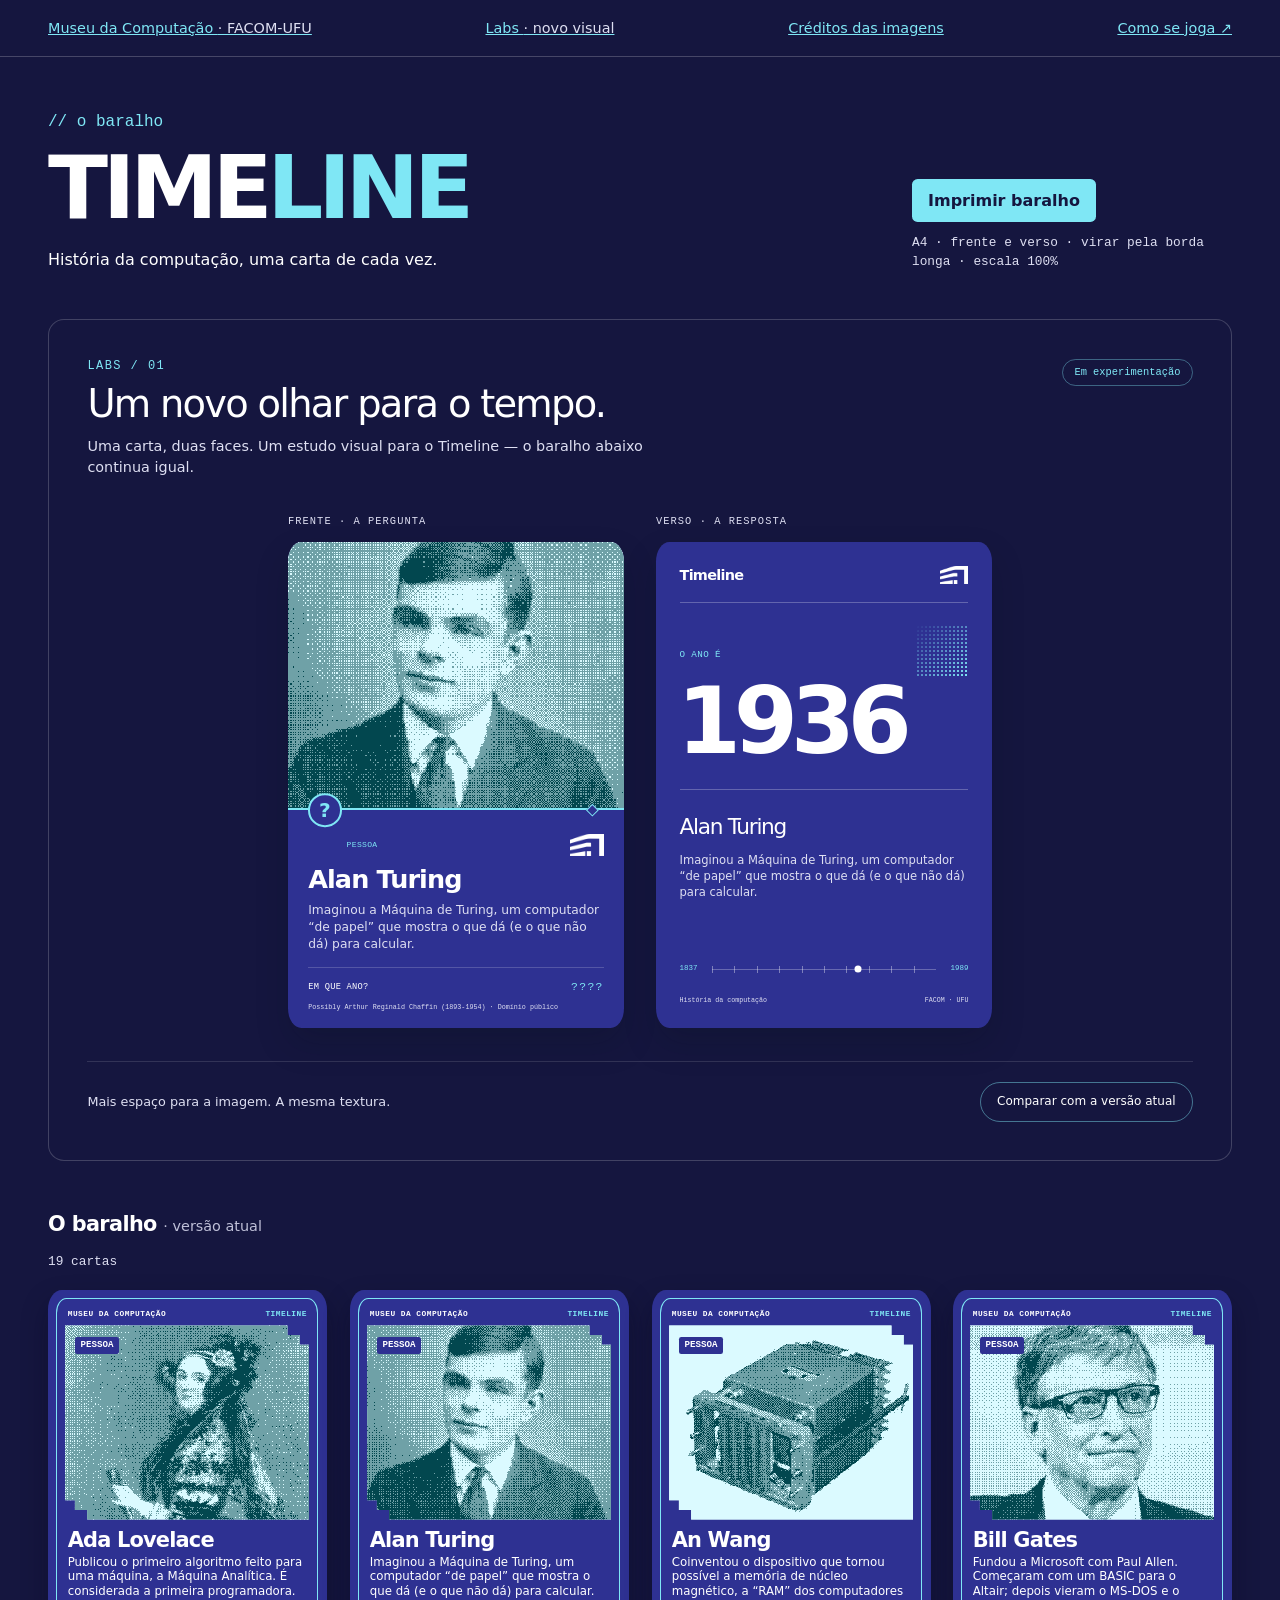
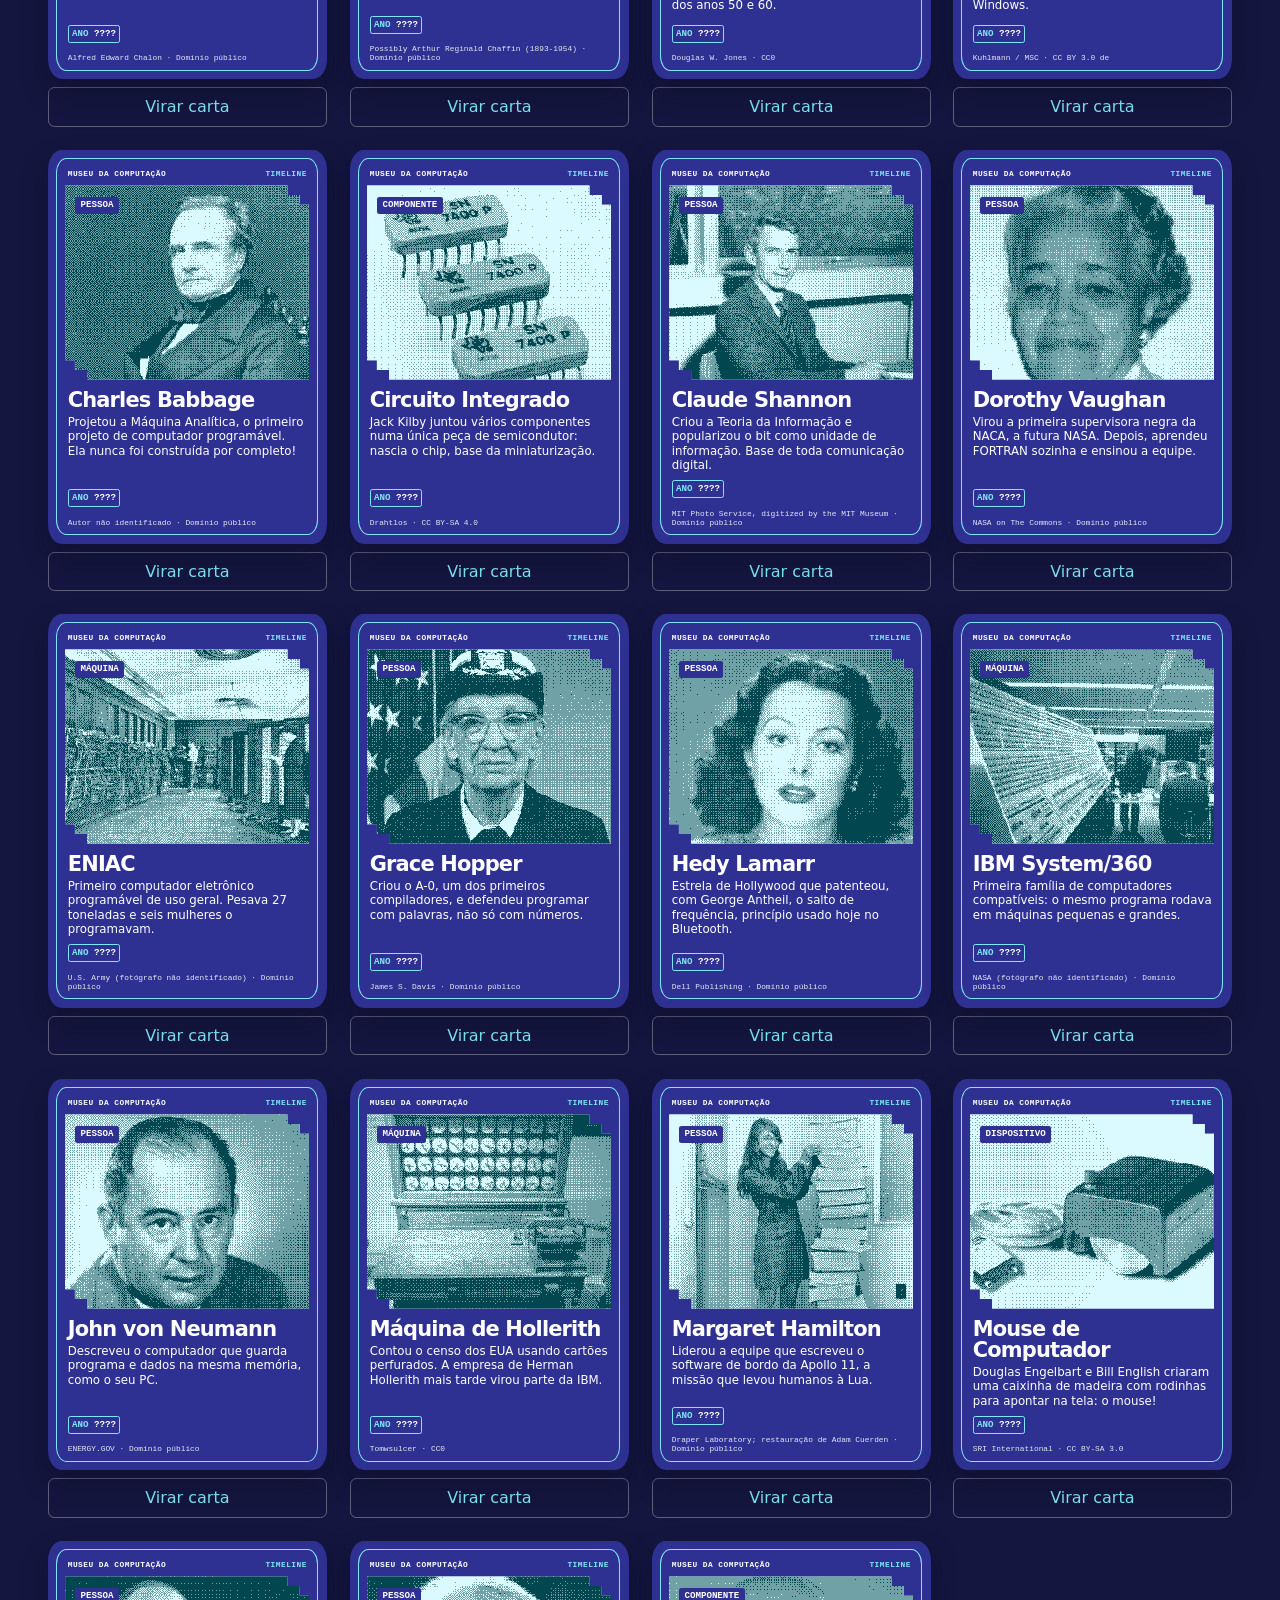
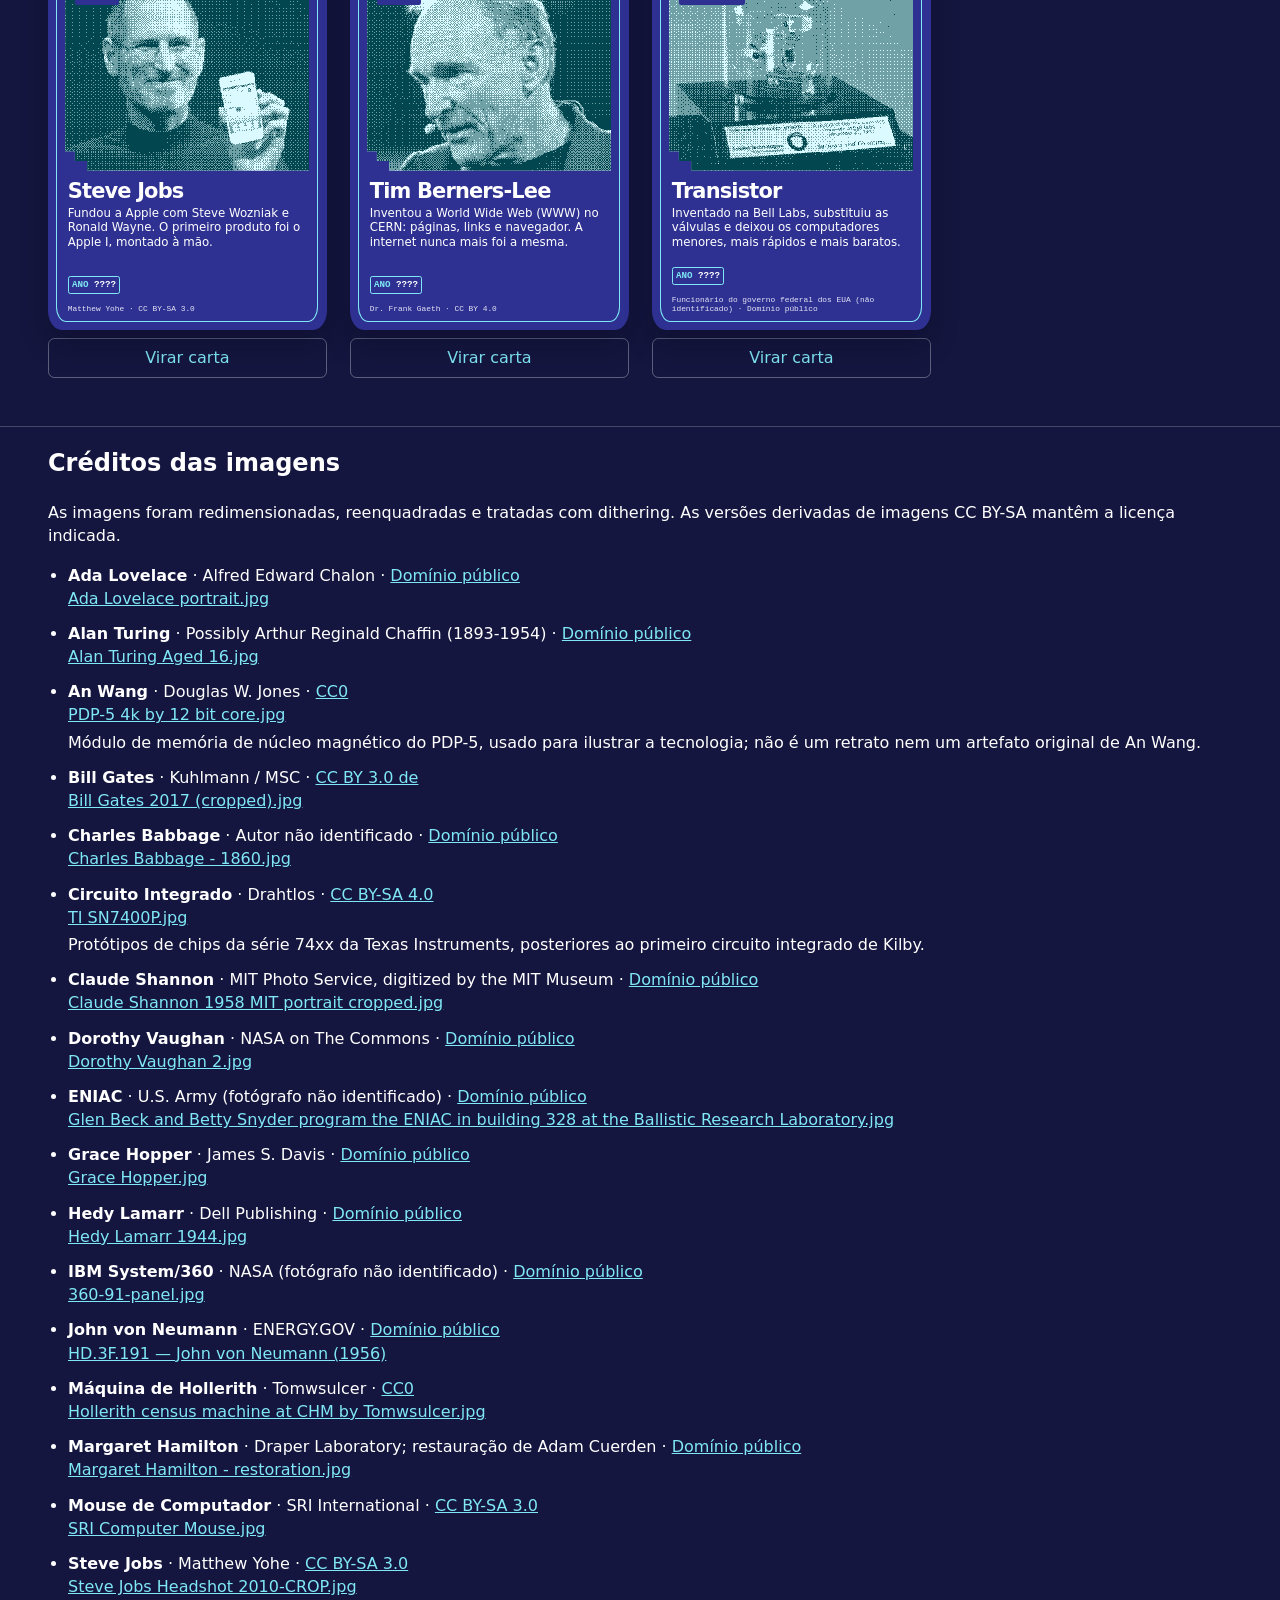
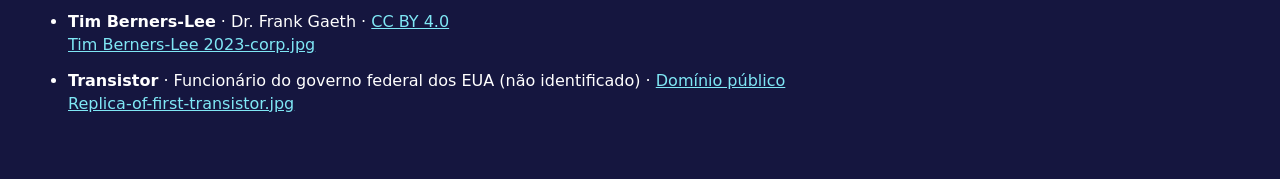
==== deck.html @ 1087256c "Use a transparent museum symbol outside the Labs portrait" ====
<!doctype html>
<html lang="pt-BR">
<head>
  <meta charset="utf-8">
  <meta name="viewport" content="width=device-width,initial-scale=1">
  <title>Baralho Timeline · Museu da Computação FACOM-UFU</title>
  <link rel="stylesheet" href="deck.css">
  <script src="deck.js" defer></script>
</head>
<body>
  <header class="site-head">
    <a href="index.html">Museu da Computação <span>· FACOM-UFU</span></a>
    <a href="#labs">Labs <span>· novo visual</span></a>
    <a href="#creditos">Créditos das imagens</a>
    <a href="index.html#3">Como se joga ↗</a>
  </header>
  <main class="screen">
    <header class="deck-head">
      <div>
        <p class="eyebrow">// o baralho</p>
        <h1>TIME<span>LINE</span></h1>
        <p>História da computação, uma carta de cada vez.</p>
      </div>
      <div class="print-action">
        <button id="print" type="button" disabled>Imprimir baralho</button>
        <p>A4 · frente e verso · virar pela borda longa · escala 100%</p>
      </div>
    </header>
    <section id="labs" class="labs" aria-labelledby="labs-title">
      <header class="labs-head">
        <div>
          <p class="eyebrow">Labs / 01</p>
          <h2 id="labs-title">Um novo olhar para o tempo.</h2>
          <p>Uma carta, duas faces. Um estudo visual para o Timeline — o baralho abaixo continua igual.</p>
        </div>
        <span class="labs-badge">Em experimentação</span>
      </header>
      <div class="labs-preview" id="labs-preview" aria-busy="true">
        <p id="labs-status" role="status">Preparando a carta experimental…</p>
      </div>
      <footer class="labs-foot">
        <p>Mais espaço para a imagem. A mesma textura.</p>
        <button id="labs-compare" type="button" aria-pressed="false" aria-controls="labs-preview" disabled>Comparar com a versão atual</button>
      </footer>
    </section>
    <h2 class="deck-title" id="deck-title">O baralho <span>· versão atual</span></h2>
    <p id="status" role="status">Carregando cartas…</p>
    <ul id="deck" class="deck" aria-labelledby="deck-title"></ul>
  </main>
  <div id="print-deck" aria-hidden="true"></div>
  <section id="creditos" class="credits" aria-labelledby="credits-title">
    <h2 id="credits-title">Créditos das imagens</h2>
    <p>As imagens foram redimensionadas, reenquadradas e tratadas com dithering. As versões derivadas de imagens CC BY-SA mantêm a licença indicada.</p>
    <p id="credits-status" role="status" hidden></p>
    <ul id="image-credits"></ul>
  </section>

  <template id="front">
    <div class="card front">
      <div class="frame">
        <div class="card-head"><span>Museu da Computação</span><span>Timeline</span></div>
        <div class="art"><span class="category"></span></div>
        <h2 class="name"></h2>
        <p class="clue"></p>
        <div class="card-foot">
          <span class="unknown">ANO <b>????</b></span>
          <span class="difficulty"><span class="level"></span><span class="pips" aria-hidden="true"></span></span>
        </div>
        <small class="image-credit" hidden></small>
      </div>
    </div>
  </template>
  <template id="back">
    <div class="card back">
      <div class="frame">
        <div class="card-head"><span>Museu da Computação</span><span>Timeline</span></div>
        <div class="answer">
          <span class="year-label">// ano</span>
          <p class="year"></p>
          <h2 class="name"></h2>
          <p class="event"></p>
          <div class="ruler" aria-hidden="true"><span class="start"></span><span class="track"><i></i></span><span class="end"></span></div>
          <small class="draft" hidden>Ano a confirmar</small>
        </div>
        <span class="end-mark" aria-hidden="true">■ ■ ■</span>
      </div>
    </div>
  </template>
  <template id="image-credit">
    <li>
      <strong class="credit-card"></strong> · <span class="credit-author"></span> · <a class="credit-license"></a>
      <a class="credit-source"></a>
      <p class="credit-note" hidden></p>
    </li>
  </template>
  <template id="labs-front">
    <div class="card labs-card front">
      <div class="frame">
        <div class="art"></div>
        <div class="labs-divider" aria-hidden="true"><span>?</span></div>
        <div class="labs-copy"><div class="labs-meta"><span class="category"></span><img class="labs-symbol" src="img/museu-symbol.png" alt="Museu da Computação" width="1321" height="864"></div><h3 class="name"></h3><p class="clue"></p></div>
        <div class="card-foot"><span>Em que ano?</span><span class="unknown" aria-label="Ano desconhecido">????</span></div>
        <small class="image-credit" hidden></small>
        <span class="difficulty" hidden><span class="level"></span><span class="pips" aria-hidden="true"></span></span>
      </div>
    </div>
  </template>
  <template id="labs-back">
    <div class="card labs-card back">
      <div class="frame">
        <div class="card-head"><span class="labs-wordmark">Timeline</span><img class="labs-symbol" src="img/museu-symbol.png" alt="Museu da Computação" width="1321" height="864"></div>
        <div class="answer">
          <div class="labs-date"><span class="year-label">O ano é</span><p class="year"></p></div>
          <div class="labs-copy"><h3 class="name"></h3><p class="event"></p></div>
          <small class="draft" hidden>Ano a confirmar</small>
          <div class="ruler" aria-hidden="true"><span class="start"></span><span class="track"><i></i></span><span class="end"></span></div>
        </div>
        <div class="labs-back-foot"><span>História da computação</span><span>FACOM · UFU</span></div>
      </div>
    </div>
  </template>
</body>
</html>
---- deck.css ----
:root {
  --navy: #2e3192;
  --blue: #0553be;
  --cyan: #7fe7f5;
  --night: #15163f;
  --mono: ui-monospace, "Courier New", monospace;
}

* { box-sizing: border-box; }
[hidden] { display: none !important; }
body { margin: 0; background: var(--night); color: white; font: 1rem/1.45 system-ui, sans-serif; }
a { color: var(--cyan); }
button { font: inherit; cursor: pointer; }
button:disabled { cursor: wait; opacity: .6; }
button:focus-visible, a:focus-visible { outline: 3px solid #fff; outline-offset: 4px; }
.site-head, .screen, .credits { max-width: 80rem; margin: auto; padding-inline: clamp(1rem, 4vw, 3rem); }
.site-head { display: flex; justify-content: space-between; flex-wrap: wrap; gap: .5rem 1rem; padding-block: 1.1rem; border-bottom: 1px solid #ffffff35; font-size: .9rem; }
.site-head span { color: #dedff2; }
.deck-head { display: flex; align-items: end; justify-content: space-between; flex-wrap: wrap; gap: 1rem 2rem; padding-block: clamp(1.6rem, 5vw, 3.5rem) 1rem; }
.eyebrow { font: 1rem var(--mono); color: var(--cyan); margin: 0; }
h1 { font-size: clamp(2.8rem, 10vw, 5.5rem); line-height: 1; letter-spacing: -.06em; margin: .15em 0; }
h1 span { color: var(--cyan); }
.deck-head p { margin-bottom: 0; }
.print-action { max-width: 20rem; }
.print-action button { border: 0; border-radius: .35rem; background: var(--cyan); color: var(--night); font-weight: 750; padding: .6rem 1rem; }
.print-action p, #status { font: .8rem/1.45 var(--mono); color: #dedff2; }
#status { margin: .85rem 0 1.15rem; }
.deck { padding: 0 0 3rem; margin: 0; list-style: none; display: grid; grid-template-columns: repeat(auto-fit, minmax(min(100%, 15rem), 1fr)); gap: 1.45rem; }
.deck li { min-width: 0; container-type: inline-size; display: flex; flex-direction: column; }
.deck .card {
  display: flex;
  flex: 1 0 auto;
  aspect-ratio: auto;
  min-height: calc(100cqw * 88 / 63);
  box-shadow: 0 .8rem 1.6rem #08092160;
  cursor: pointer;
}
.deck .frame { flex: 1; min-width: 0; height: auto; overflow: visible; }
.deck .art { height: auto; aspect-ratio: 4 / 3; }
.deck .card-head, .deck .card-foot { flex-wrap: wrap; row-gap: .35em; }
.credits { border-top: 1px solid #ffffff35; padding-bottom: 3rem; }
.credits ul { padding-left: 1.25rem; overflow-wrap: anywhere; }
.credits li + li { margin-top: .75rem; }
.credit-source { display: block; }
.credit-note { margin: .25rem 0 0; }
.flip { display: block; width: 100%; margin-top: .5rem; padding: .45rem; border: 1px solid #ffffff50; border-radius: .4rem; color: var(--cyan); background: transparent; }
.flip:hover { background: #ffffff14; }

.card {
  container-type: inline-size;
  width: 100%;
  aspect-ratio: 63 / 88;
  background: var(--navy);
  border-radius: 5%;
  padding: 3%;
  color: #fff;
}
.frame { position: relative; height: 100%; display: flex; flex-direction: column; border: 1px solid var(--cyan); border-radius: 4%; overflow: hidden; }
.card-head { display: flex; justify-content: space-between; gap: 2%; padding: 4% 4% 3%; font: 700 3cqw/1 var(--mono); letter-spacing: .06em; text-transform: uppercase; }
.card-head span:last-child { color: var(--cyan); }
.art { position: relative; margin: 0 3%; height: 51%; flex: none; background: #dbfaff; clip-path: polygon(0 0, 91% 0, 91% 5%, 96% 5%, 96% 10%, 100% 10%, 100% 100%, 9% 100%, 9% 95%, 4% 95%, 4% 90%, 0 90%); }
.art svg { display: block; width: 100%; height: 100%; }
.art canvas { display: block; width: 100%; height: 100%; object-fit: cover; object-position: center top; image-rendering: pixelated; }
.category { position: absolute; z-index: 1; top: 6%; left: 4%; padding: .35em .6em; border-radius: .25em; background: var(--navy); font: 700 3.5cqw/1.15 var(--mono); text-transform: uppercase; }
.name { margin: 4% 4% 1.5%; font-size: 8cqw; line-height: 1; letter-spacing: -.04em; overflow-wrap: anywhere; }
.clue, .event { margin: 0 4%; font-size: 4.5cqw; line-height: 1.22; }
.card-foot { display: flex; align-items: center; justify-content: space-between; gap: 2%; padding: 3% 4% 4%; margin-top: auto; font: 700 3.5cqw/1.05 var(--mono); text-transform: uppercase; }
.unknown { padding: .35em; border: 1px solid var(--cyan); border-radius: .25em; color: var(--cyan); }
.unknown b { color: white; }
.difficulty, .pips { display: flex; align-items: center; gap: .3em; }
.pips i { display: block; width: .7em; height: .7em; border: 1px solid var(--cyan); }
.pips .on { background: var(--cyan); }
.image-credit { margin: 0 4% 3%; color: #e5e6f6; font: 3cqw/1.15 var(--mono); overflow-wrap: anywhere; }
.back .frame { background-image: linear-gradient(#ffffff13 1px, transparent 1px), linear-gradient(90deg, #ffffff13 1px, transparent 1px); background-size: 5cqw 5cqw; }
.answer { display: flex; flex-direction: column; align-items: center; justify-content: center; text-align: center; flex: 1; }
.year-label { font: 700 4cqw/1 var(--mono); color: var(--cyan); letter-spacing: .1em; }
.year { font-size: 32cqw; font-weight: 850; line-height: .95; margin: 2% 0; letter-spacing: -.07em; text-shadow: .035em .035em var(--blue), .07em .07em #00b1cb; }
.back .name { font-size: 7cqw; }
.ruler { display: flex; align-items: center; width: 82%; gap: 4%; margin-top: 8%; font: 4cqw/1 var(--mono); }
.track { position: relative; flex: 1; height: 1px; background: white; }
.track i { position: absolute; top: 50%; transform: translate(-50%, -50%); width: .5em; height: .85em; background: var(--cyan); }
.draft { margin-top: 6%; padding: .35em .65em; background: var(--cyan); color: var(--night); border-radius: .25em; font-size: 4cqw; font-weight: 750; }
.end-mark { text-align: center; margin: 0 0 4%; color: var(--cyan); font-size: 4cqw; }
#print-deck { display: none; }

.deck-title { margin: 0; font-size: 1.3rem; letter-spacing: -.03em; }
.deck-title span { color: #bfc0d8; font-size: .9rem; font-weight: 400; letter-spacing: 0; }
.labs {
  --paper: #fff;
  --ink: var(--navy);
  --muted: #dedff2;
  margin: 2rem 0 3rem;
  padding: clamp(1.2rem, 3vw, 2.5rem);
  border: 1px solid #ffffff30;
  border-radius: 1rem;
  background: var(--night);
  scroll-margin-top: 1rem;
}
.labs-head { display: flex; align-items: start; justify-content: space-between; flex-wrap: wrap; gap: 1rem; }
.labs .eyebrow { font-size: .75rem; letter-spacing: .12em; text-transform: uppercase; }
.labs h2 { margin: .65rem 0; font-size: clamp(1.7rem, 3.3vw, 2.4rem); font-weight: 500; letter-spacing: -.045em; line-height: 1.1; }
.labs-head p:not(.eyebrow) { max-width: 38rem; margin: 0; font-size: .9rem; color: var(--muted); }
.labs-badge { border: 1px solid #7fe7f560; border-radius: 2rem; padding: .4rem .7rem; font: .65rem/1.2 var(--mono); color: var(--cyan); white-space: nowrap; }
.labs-preview { display: grid; grid-template-columns: repeat(2, minmax(0, 21rem)); justify-content: center; align-items: stretch; gap: 2rem; margin: 2.3rem 0 2rem; }
.labs-preview figure { display: grid; grid-template-rows: max-content 1fr; margin: 0; container-type: inline-size; }
.labs-preview figcaption { margin-bottom: .85rem; color: var(--muted); font: .65rem/1.4 var(--mono); text-transform: uppercase; letter-spacing: .1em; }
.labs-preview .card { box-shadow: 0 1rem 2rem #08141f35; }
.labs-preview .card { display: flex; aspect-ratio: auto; min-height: calc(100cqw * 88 / 63); }
.labs-preview .frame { flex: 1; height: auto; min-width: 0; overflow: visible; }
.labs-preview .card-head, .labs-preview .card-foot { flex-wrap: wrap; row-gap: .35em; }
.labs-preview .art { height: auto; aspect-ratio: 4 / 3; }
.labs-foot { display: flex; justify-content: space-between; align-items: center; flex-wrap: wrap; gap: .8rem; padding-top: 1.25rem; border-top: 1px solid #ffffff20; }
.labs-foot p { margin: 0; color: var(--muted); font-size: .8rem; }
#labs-compare { background: transparent; color: var(--paper); border: 1px solid #7fe7f575; border-radius: 2rem; padding: .65rem 1rem; font-size: .75rem; }
#labs-compare:hover, #labs-compare[aria-pressed="true"] { background: var(--paper); color: var(--ink); border-color: var(--paper); }
.labs-card { background: var(--paper); color: var(--ink); padding: 7%; border-radius: 4%; }
.labs-card .frame { border: 0; border-radius: 0; overflow: visible; }
.labs-card .card-head { align-items: center; padding: 0 0 6%; gap: 4%; border-bottom: 1px solid #ffffff40; font: 500 2.6cqw/1.3 var(--mono); letter-spacing: 0; text-transform: none; }
.labs-card .card-head > span:last-child { color: inherit; text-align: right; }
.labs-card .labs-wordmark { font: 650 5cqw/1 system-ui, sans-serif; letter-spacing: -.05em; }
.labs-symbol { display: block; flex: none; width: 10cqw; height: auto; filter: brightness(0) invert(1); }
.labs-meta { display: flex; align-items: center; justify-content: space-between; margin: 5% 0 4%; color: var(--muted); font: 500 2.6cqw/1 var(--mono); letter-spacing: .04em; text-transform: uppercase; }
.labs-card .category { position: static; padding: 0; background: none; color: inherit; border-radius: 0; font: inherit; }
.labs-card .art { margin: 0; height: 43%; border-radius: 1.5%; clip-path: none; }
.labs-card .art canvas { object-position: center; }
.labs-card .labs-copy { padding-top: 7%; }
.labs-card .name { margin: 0 0 5%; font-size: 10cqw; font-weight: 600; line-height: 1; letter-spacing: -.06em; }
.labs-card .clue, .labs-card .event { margin: 0; font-size: 4cqw; line-height: 1.4; }
.labs-card .card-foot { padding: 5% 0 0; margin-top: auto; border-top: 1px solid #ffffff33; font: 500 2.8cqw/1 var(--mono); letter-spacing: .03em; }
.labs-card .unknown { color: inherit; border: 0; border-radius: 0; padding: 0; font-size: 4cqw; letter-spacing: .12em; }
.labs-card .image-credit { margin: 4% 0 0; color: var(--muted); font: 2.15cqw/1.3 var(--mono); }
.labs-card.back { background: var(--ink); color: var(--paper); }
.labs-card.back .frame { background: none; }
.labs-card.back .card-head { border-color: #ffffff40; }
.labs-card .answer { align-items: stretch; justify-content: start; text-align: left; }
.labs-date { position: relative; padding: 13% 0 8%; border-bottom: 1px solid #ffffff40; }
.labs-date::after { content: ''; position: absolute; width: 18%; aspect-ratio: 1; top: 12%; right: 0; background-image: radial-gradient(var(--cyan) 1px, transparent 1px); background-size: 4px 4px; mask-image: linear-gradient(135deg, transparent, #000); }
.labs-card .year-label { color: var(--cyan); font: 400 3.2cqw/1 var(--mono); letter-spacing: .04em; text-transform: uppercase; }
.labs-card .year { position: relative; z-index: 1; margin: 5% 0 0 -.03em; font: 650 32cqw/.95 system-ui, sans-serif; letter-spacing: -.08em; text-shadow: none; }
.labs-card.back .labs-copy { padding-top: 9%; }
.labs-card.back .name { font-size: 7.5cqw; font-weight: 500; }
.labs-card.back .event { color: var(--muted); }
.labs-card .ruler { width: 100%; gap: 5%; margin-top: auto; padding-top: 6%; font: 2.6cqw/1 var(--mono); color: var(--cyan); }
.labs-card .track { background: #ffffff45; }
.labs-card .track::after { content: ''; position: absolute; inset: -3px 0; background: repeating-linear-gradient(90deg, #ffffff60 0 1px, transparent 1px 10%); }
.labs-card .track i { z-index: 1; height: 7px; width: 7px; background: var(--paper); border-radius: 50%; }
.labs-back-foot { display: flex; justify-content: space-between; gap: 3%; margin-top: 8%; color: var(--muted); font: 2.3cqw/1.3 var(--mono); }
.labs-card .draft { align-self: start; margin-top: 4%; font-size: 3cqw; }
.labs-card.front { padding: 0; background: var(--ink); color: var(--paper); overflow: hidden; }
.labs-card.front .frame { overflow: hidden; }
.labs-card.front .art { height: auto; aspect-ratio: 63 / 48.4; border-radius: 0; background: #dbfaff; }
.labs-card.front .art canvas { object-fit: cover; object-position: center; }
.labs-divider { position: relative; height: 0; border-top: 2px solid var(--cyan); margin-top: -1px; z-index: 2; }
.labs-divider > span { position: absolute; left: 6%; top: 0; transform: translateY(-50%); display: grid; place-items: center; width: 10cqw; height: 10cqw; border: 2px solid var(--cyan); border-radius: 50%; background: var(--ink); color: var(--cyan); font: 650 6cqw/1 system-ui, sans-serif; }
.labs-divider::after { content: ''; position: absolute; top: 0; right: 8%; width: 2cqw; height: 2cqw; border: 1px solid var(--cyan); background: var(--ink); transform: translateY(-50%) rotate(45deg); }
.labs-card.front .labs-copy { padding: 7% 6% 4%; }
.labs-card.front .labs-meta { margin: 0 0 4%; padding-left: 13%; color: var(--cyan); font-size: 2.4cqw; flex-wrap: wrap; gap: .35em; }
.labs-card.front .name { margin: 0 0 3%; font-size: 7.6cqw; font-weight: 550; letter-spacing: -.035em; }
.labs-card.front .clue { color: var(--muted); font-size: 3.65cqw; line-height: 1.4; }
.labs-card.front .card-foot { padding: 4% 0 0; margin-inline: 6%; border-color: #ffffff2e; font-size: 2.6cqw; }
.labs-card.front .unknown { color: var(--cyan); font-size: 3.4cqw; }
.labs-card.front .image-credit { margin: 3% 6% 5%; color: var(--muted); font-size: 2cqw; }

@media (max-width: 40rem) {
  .labs-preview { grid-template-columns: minmax(0, 21rem); gap: 1.5rem; }
  .labs-foot { align-items: stretch; flex-direction: column; }
}

@media (prefers-reduced-motion: no-preference) {
  .deck .card { animation: reveal .23s ease-out; }
  @keyframes reveal { from { transform: perspective(32rem) rotateY(25deg); opacity: .65; } }
}

@page { size: A4 portrait; margin: 0; }
@media print {
  html, body { background: white; }
  .site-head, .screen { display: none; }
  #print-deck { display: block; }
  .print-sheet {
    width: 210mm;
    height: 296mm;
    display: grid;
    grid-template-columns: repeat(3, 63mm);
    grid-template-rows: repeat(3, 88mm);
    place-content: center;
    break-after: page;
    print-color-adjust: exact;
    -webkit-print-color-adjust: exact;
  }
  .print-sheet:last-child { break-after: auto; }
  .print-sheet .card { width: 63mm; height: 88mm; border: .2mm solid white; }
  .print-sheet .art { height: 47%; }
  .credits:not(:has(li)) { display: none; }
  .credits {
    break-before: page;
    width: 210mm;
    padding: 9mm;
    border: 0;
    color: black;
    font-size: 8.25pt;
    line-height: 1.16;
  }
  .credits h2 { margin: 0; font-size: 16pt; }
  .credits ul { columns: 2; column-gap: 6mm; padding: 0; list-style: none; }
  .credits li { break-inside: avoid; border-top: 1px solid #bbb; padding-block: 1mm 1.5mm; }
  .credits li + li { margin-top: 0; }
  .credits a { color: inherit; }
  .credits a::after { content: " — " attr(href); font-size: 7.5pt; }
}
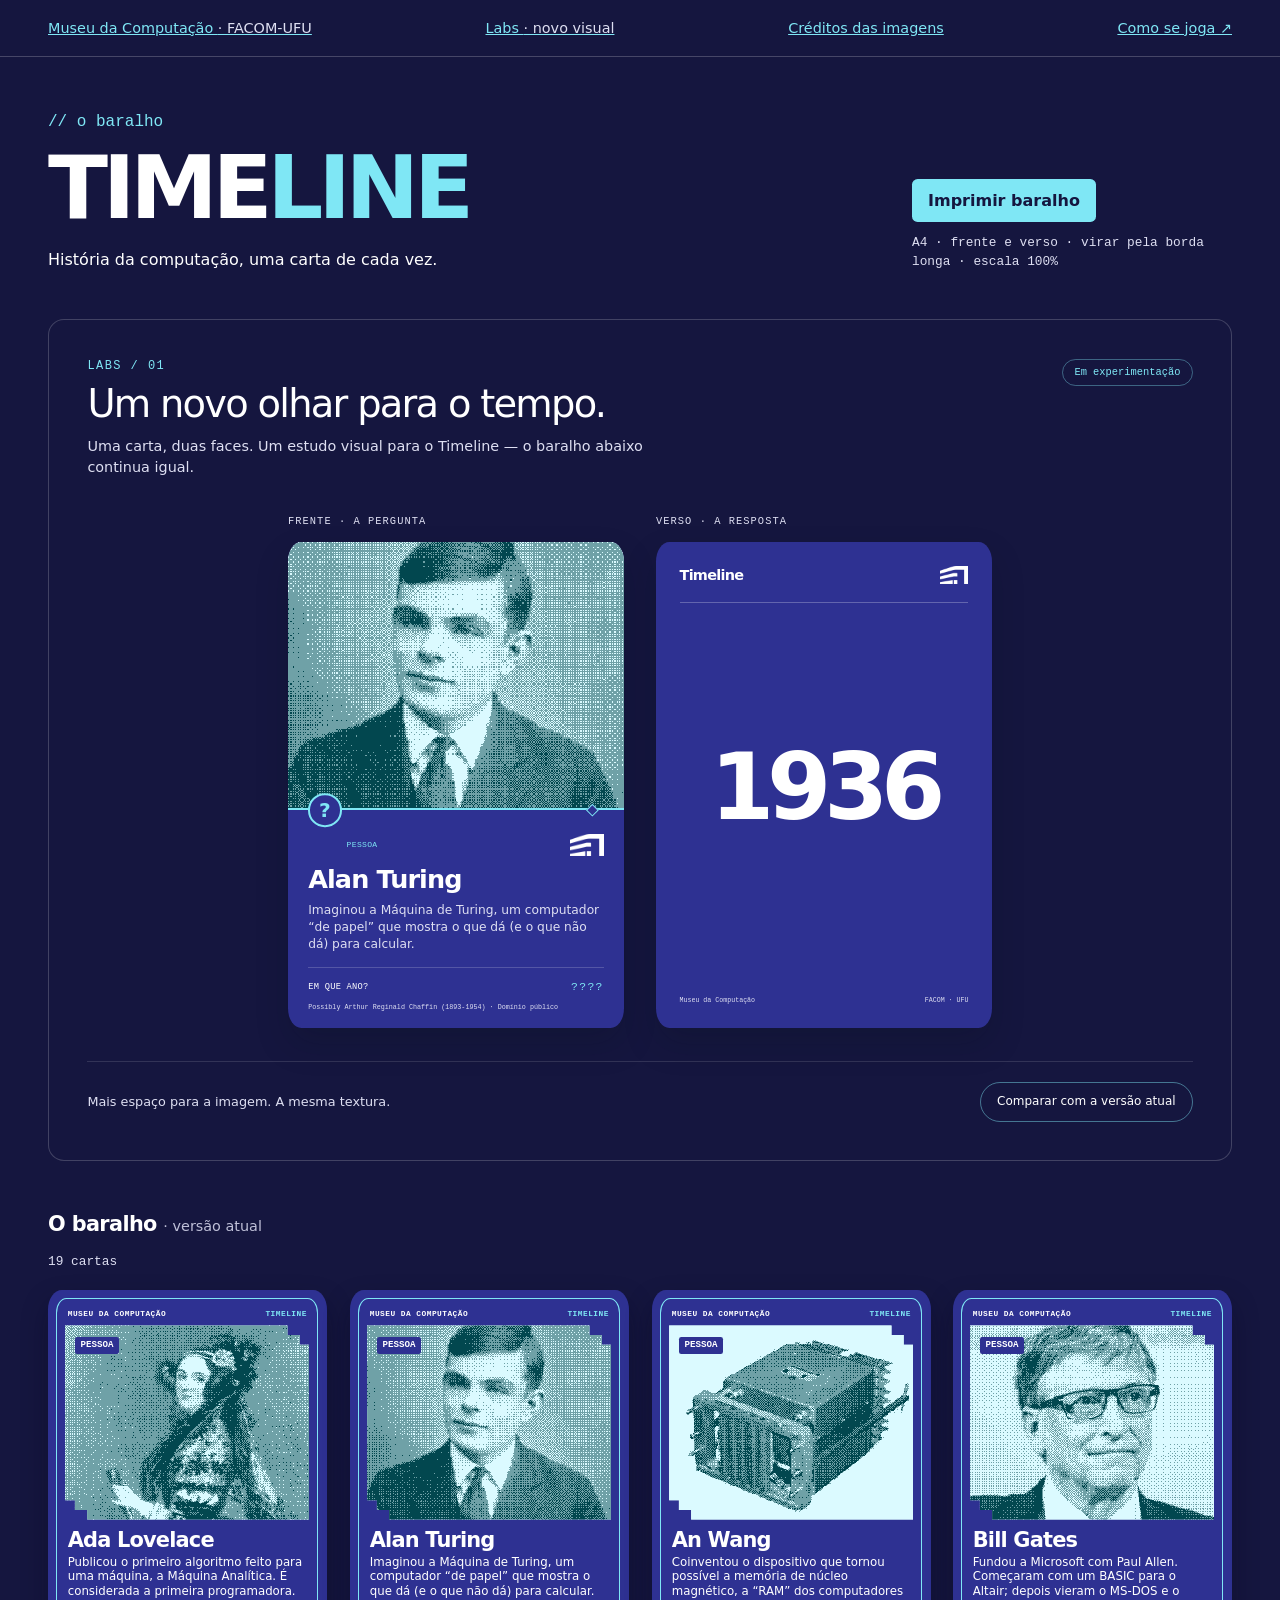
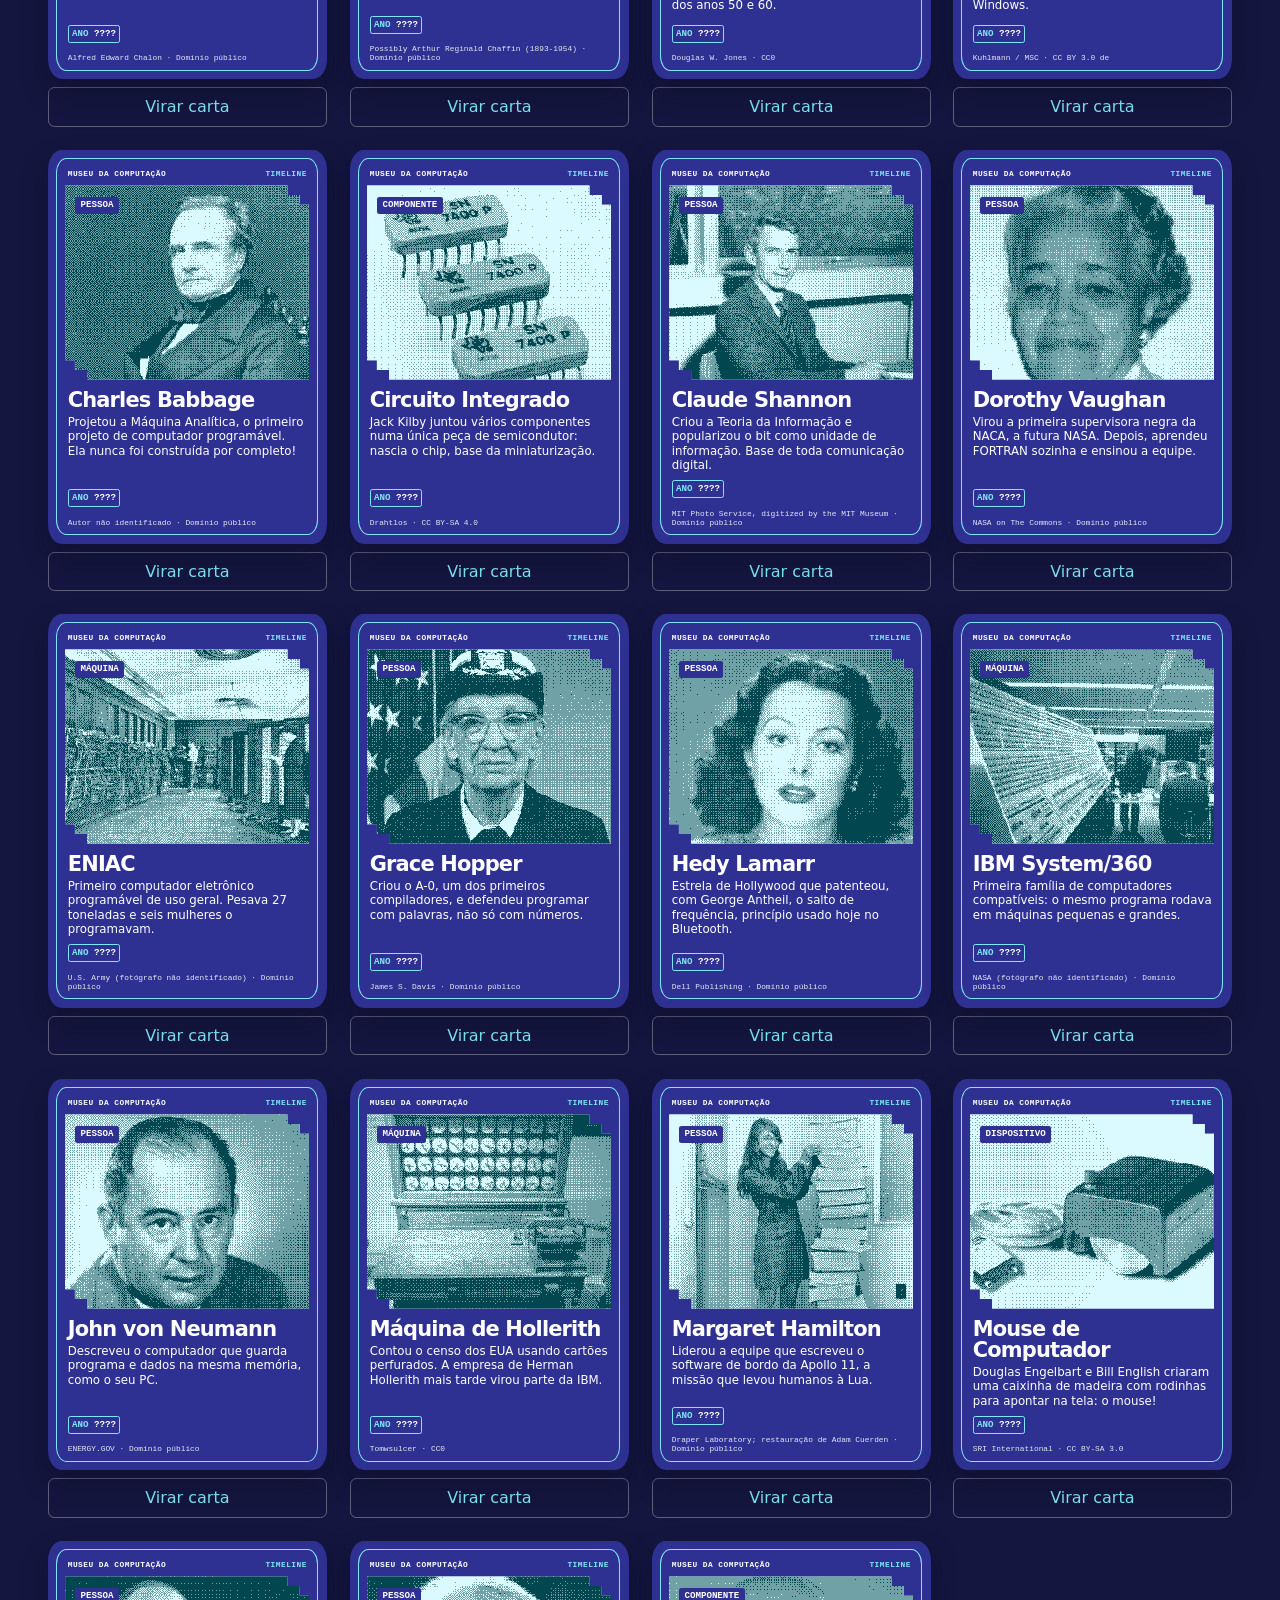
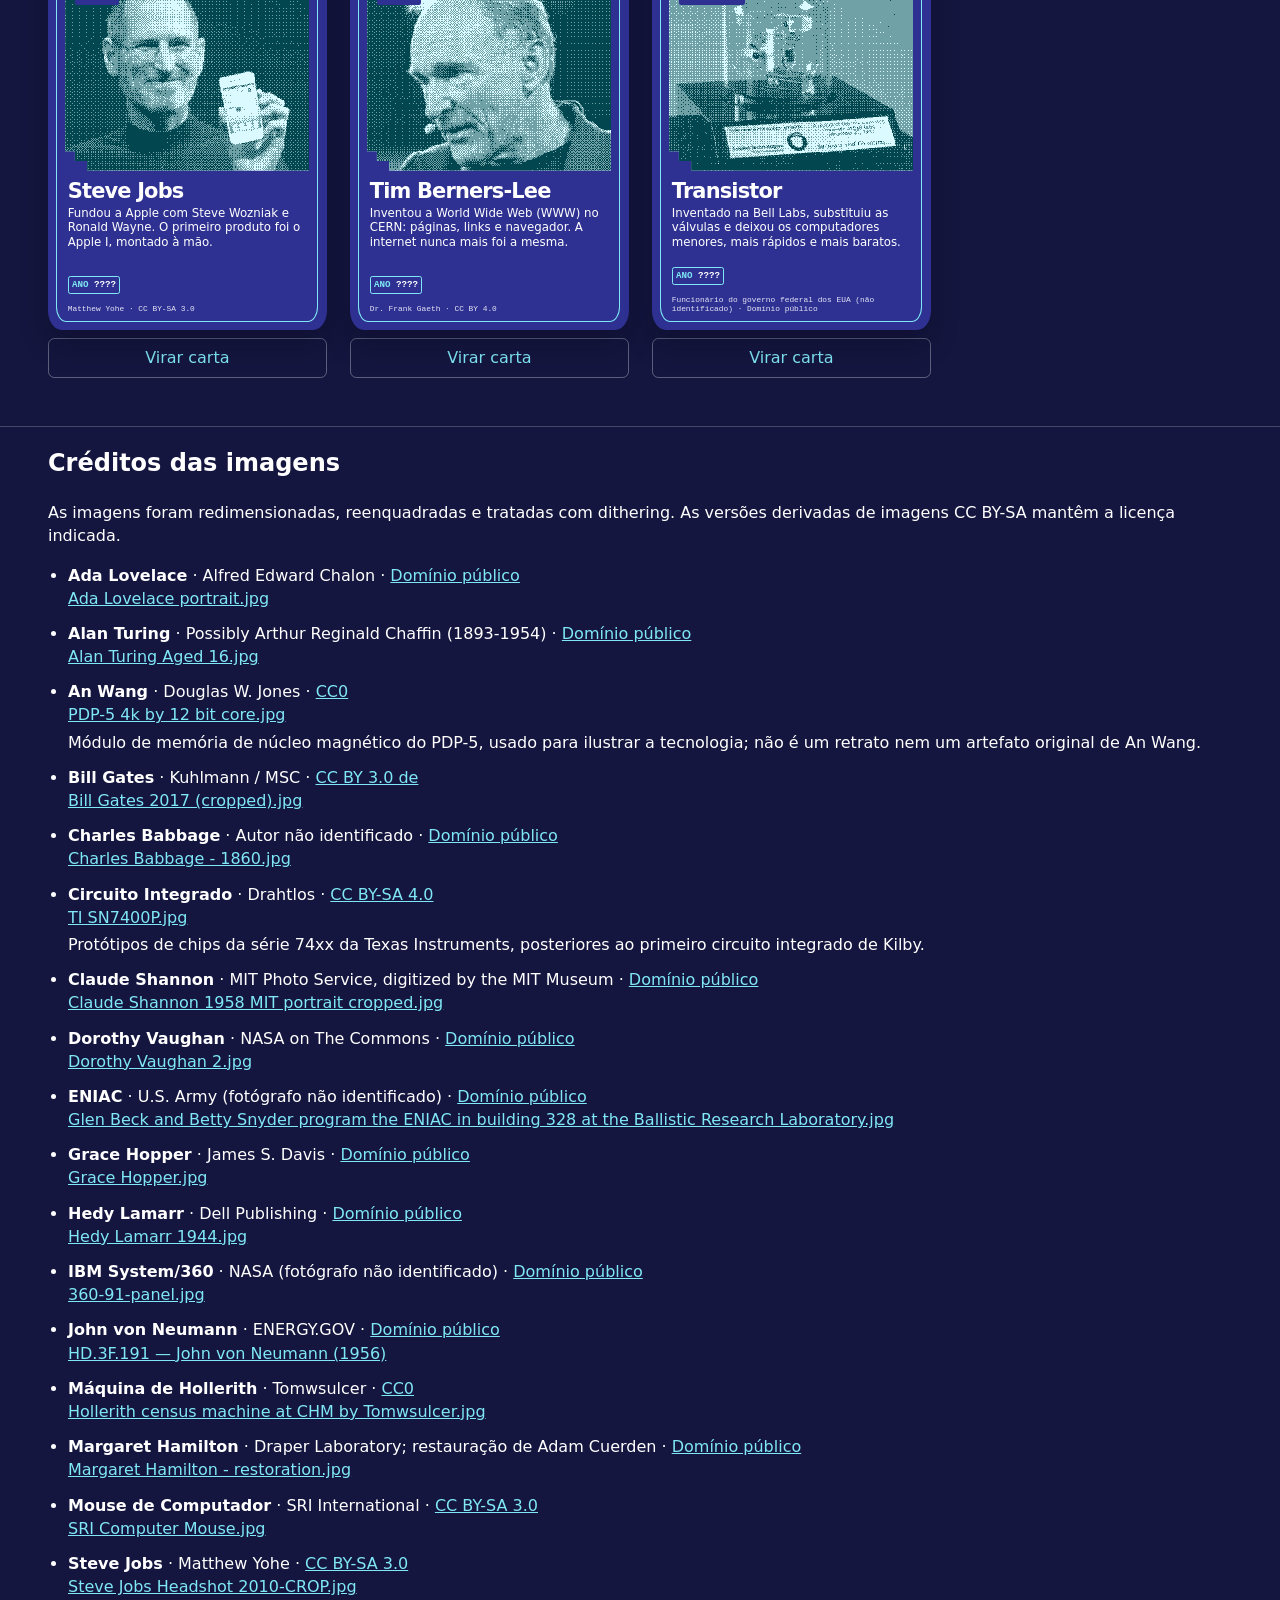
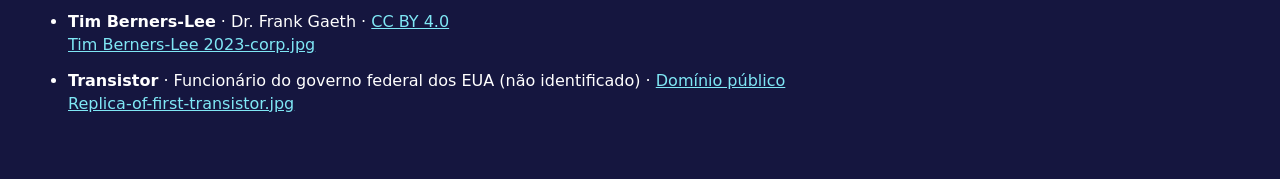
==== commit 399c6f08: "Simplify the Labs answer side to its year" ====
--- a/deck.html
+++ b/deck.html
@@ -110,12 +110,10 @@
       <div class="frame">
         <div class="card-head"><span class="labs-wordmark">Timeline</span><img class="labs-symbol" src="img/museu-symbol.png" alt="Museu da Computação" width="1321" height="864"></div>
         <div class="answer">
-          <div class="labs-date"><span class="year-label">O ano é</span><p class="year"></p></div>
-          <div class="labs-copy"><h3 class="name"></h3><p class="event"></p></div>
+          <div class="labs-date"><p class="year"></p></div>
           <small class="draft" hidden>Ano a confirmar</small>
-          <div class="ruler" aria-hidden="true"><span class="start"></span><span class="track"><i></i></span><span class="end"></span></div>
         </div>
-        <div class="labs-back-foot"><span>História da computação</span><span>FACOM · UFU</span></div>
+        <div class="labs-back-foot"><span>Museu da Computação</span><span>FACOM · UFU</span></div>
       </div>
     </div>
   </template>
--- a/deck.css
+++ b/deck.css
@@ -132,19 +132,10 @@
 .labs-card.back { background: var(--ink); color: var(--paper); }
 .labs-card.back .frame { background: none; }
 .labs-card.back .card-head { border-color: #ffffff40; }
-.labs-card .answer { align-items: stretch; justify-content: start; text-align: left; }
-.labs-date { position: relative; padding: 13% 0 8%; border-bottom: 1px solid #ffffff40; }
-.labs-date::after { content: ''; position: absolute; width: 18%; aspect-ratio: 1; top: 12%; right: 0; background-image: radial-gradient(var(--cyan) 1px, transparent 1px); background-size: 4px 4px; mask-image: linear-gradient(135deg, transparent, #000); }
-.labs-card .year-label { color: var(--cyan); font: 400 3.2cqw/1 var(--mono); letter-spacing: .04em; text-transform: uppercase; }
-.labs-card .year { position: relative; z-index: 1; margin: 5% 0 0 -.03em; font: 650 32cqw/.95 system-ui, sans-serif; letter-spacing: -.08em; text-shadow: none; }
-.labs-card.back .labs-copy { padding-top: 9%; }
-.labs-card.back .name { font-size: 7.5cqw; font-weight: 500; }
-.labs-card.back .event { color: var(--muted); }
-.labs-card .ruler { width: 100%; gap: 5%; margin-top: auto; padding-top: 6%; font: 2.6cqw/1 var(--mono); color: var(--cyan); }
-.labs-card .track { background: #ffffff45; }
-.labs-card .track::after { content: ''; position: absolute; inset: -3px 0; background: repeating-linear-gradient(90deg, #ffffff60 0 1px, transparent 1px 10%); }
-.labs-card .track i { z-index: 1; height: 7px; width: 7px; background: var(--paper); border-radius: 50%; }
-.labs-back-foot { display: flex; justify-content: space-between; gap: 3%; margin-top: 8%; color: var(--muted); font: 2.3cqw/1.3 var(--mono); }
+.labs-card .answer { align-items: stretch; justify-content: center; text-align: center; }
+.labs-date { padding: 12% 0; }
+.labs-card .year { margin: 0; font: 650 32cqw/.95 system-ui, sans-serif; letter-spacing: -.08em; text-shadow: none; }
+.labs-back-foot { display: flex; justify-content: space-between; flex-wrap: wrap; gap: .5em 3%; margin-top: 8%; color: var(--muted); font: 2.3cqw/1.3 var(--mono); }
 .labs-card .draft { align-self: start; margin-top: 4%; font-size: 3cqw; }
 .labs-card.front { padding: 0; background: var(--ink); color: var(--paper); overflow: hidden; }
 .labs-card.front .frame { overflow: hidden; }
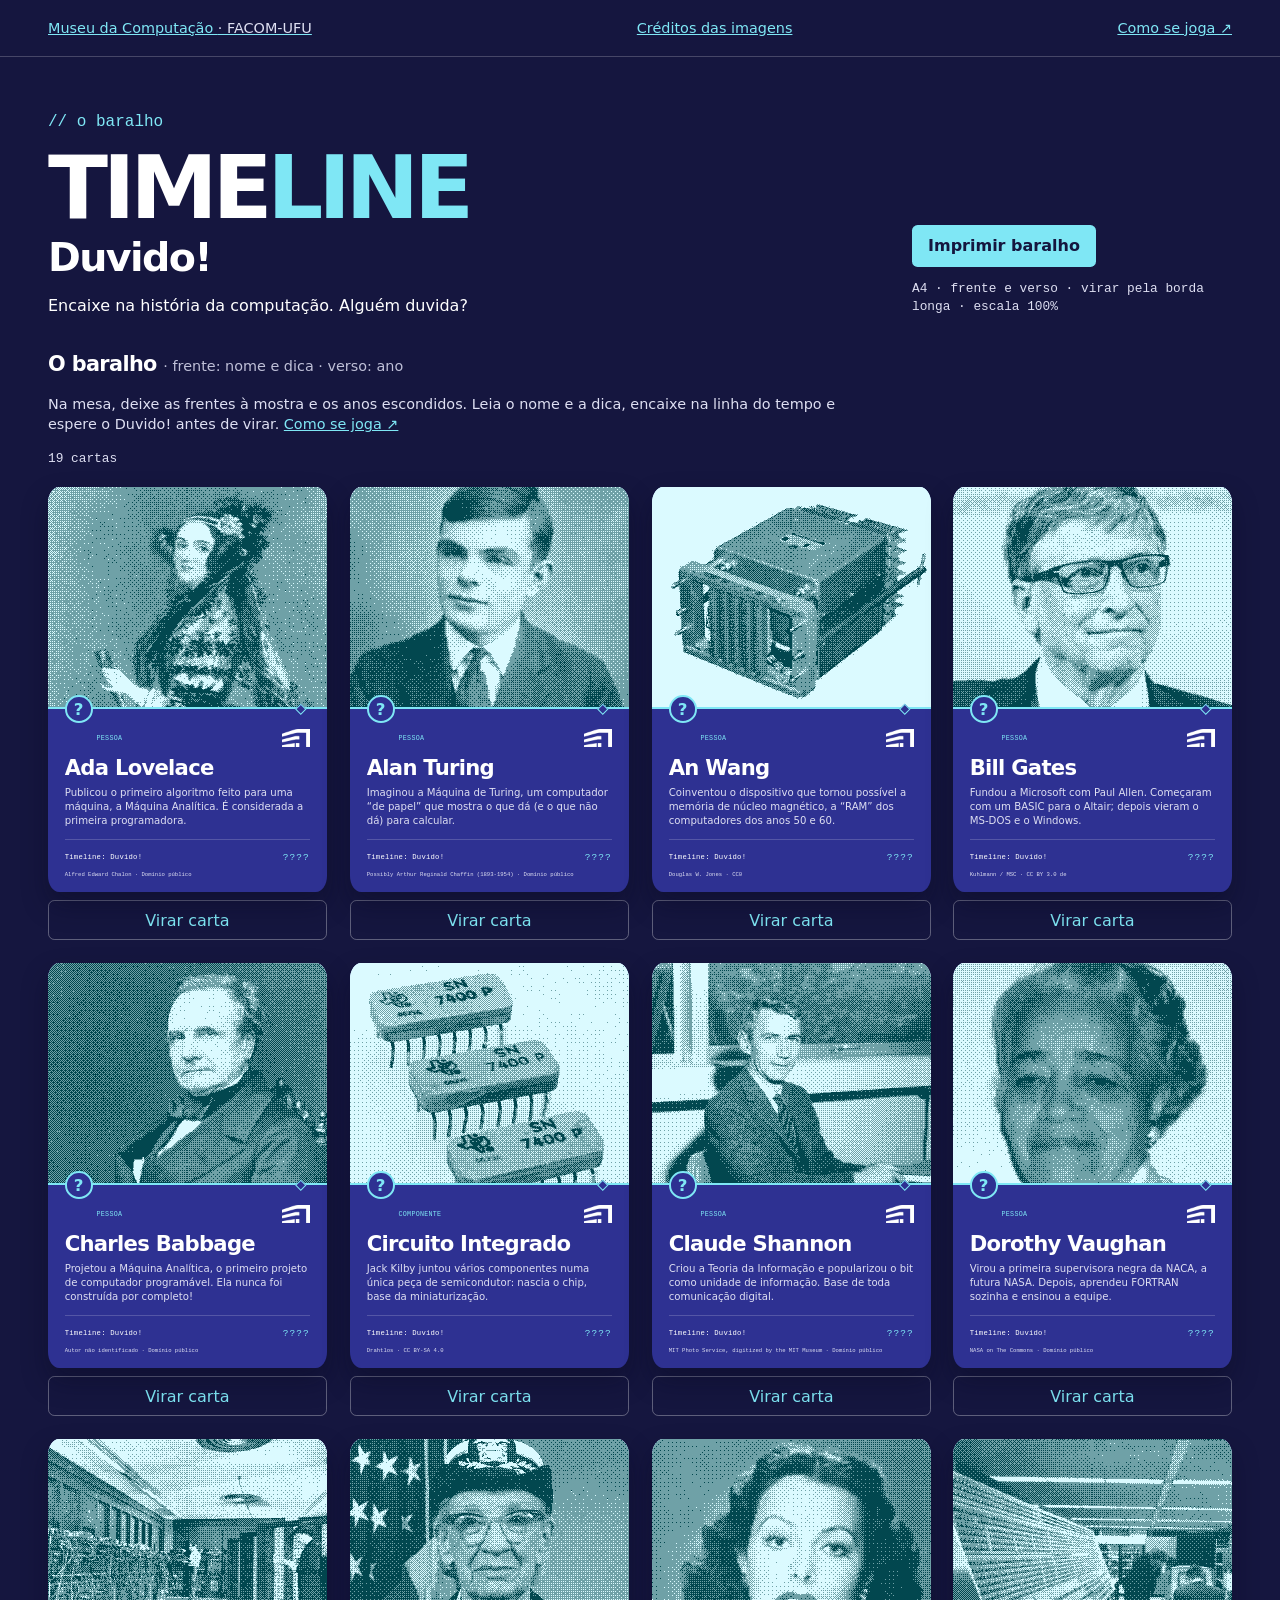
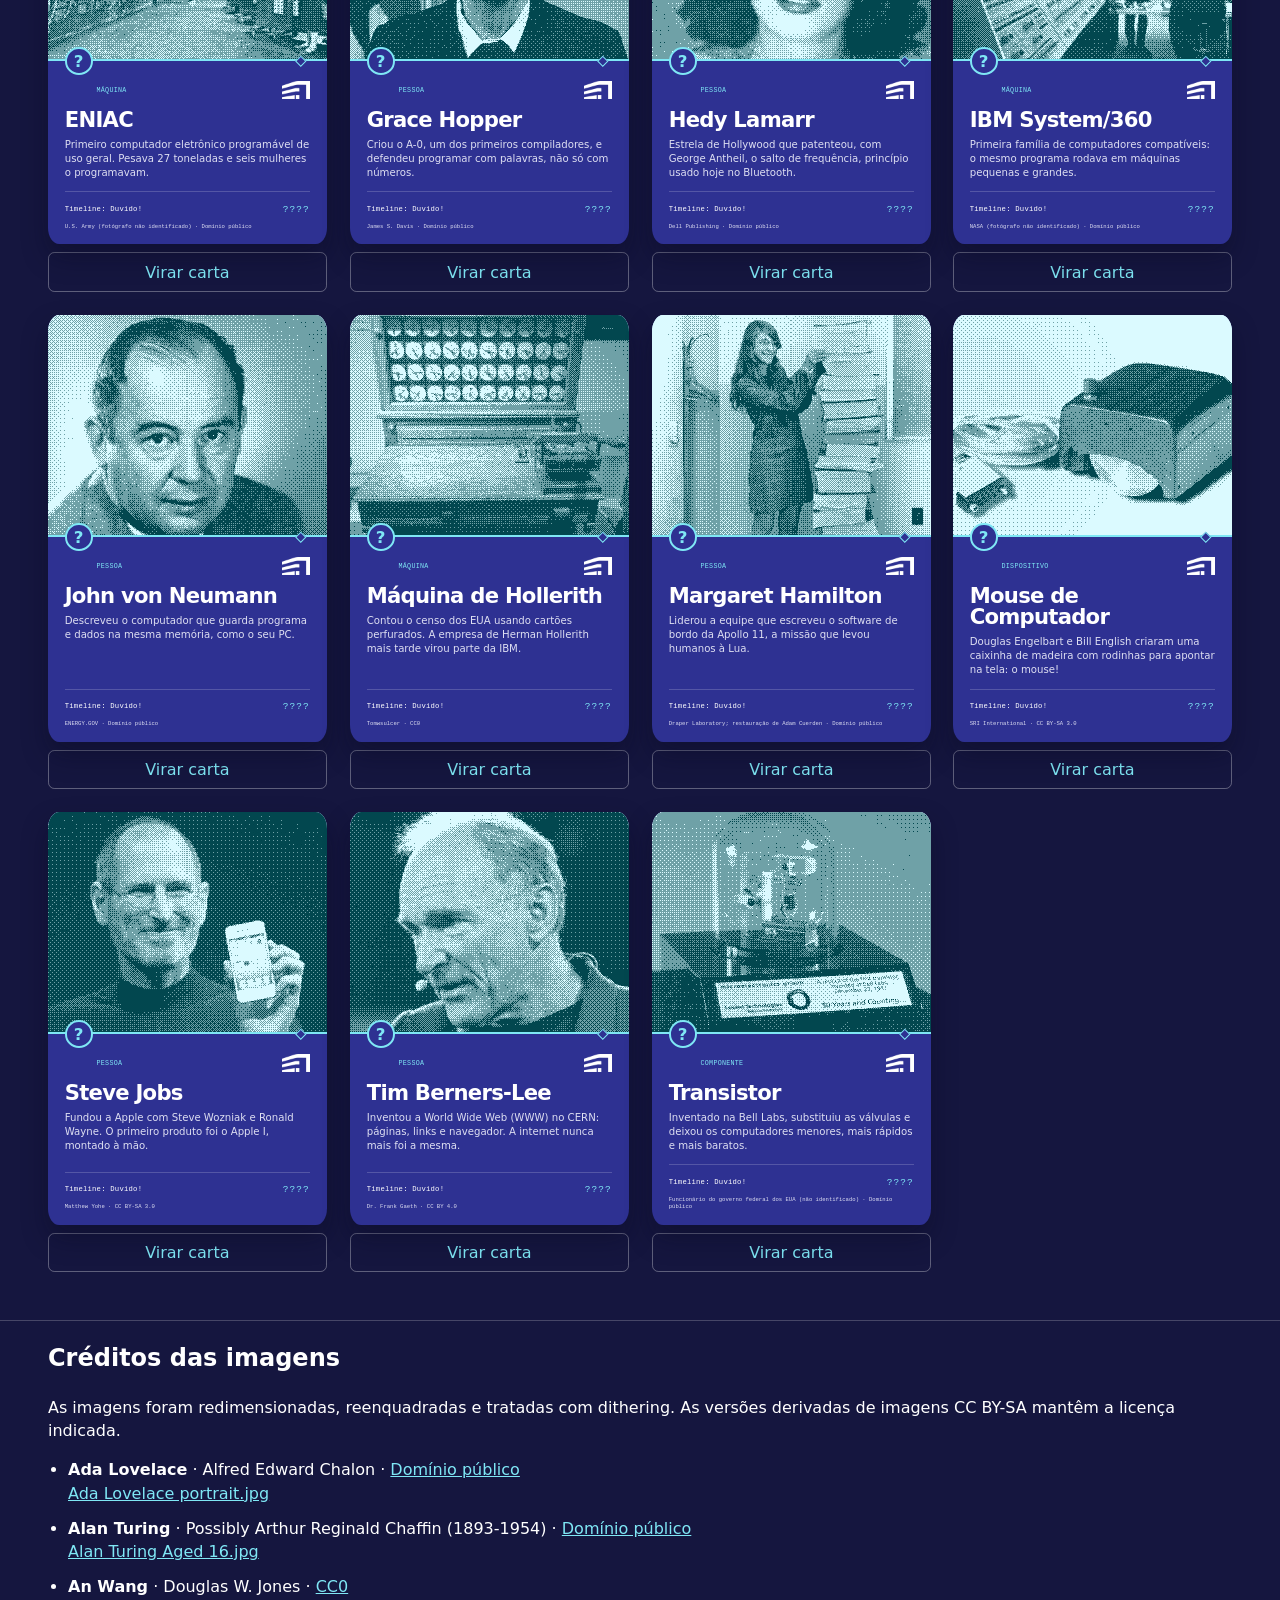
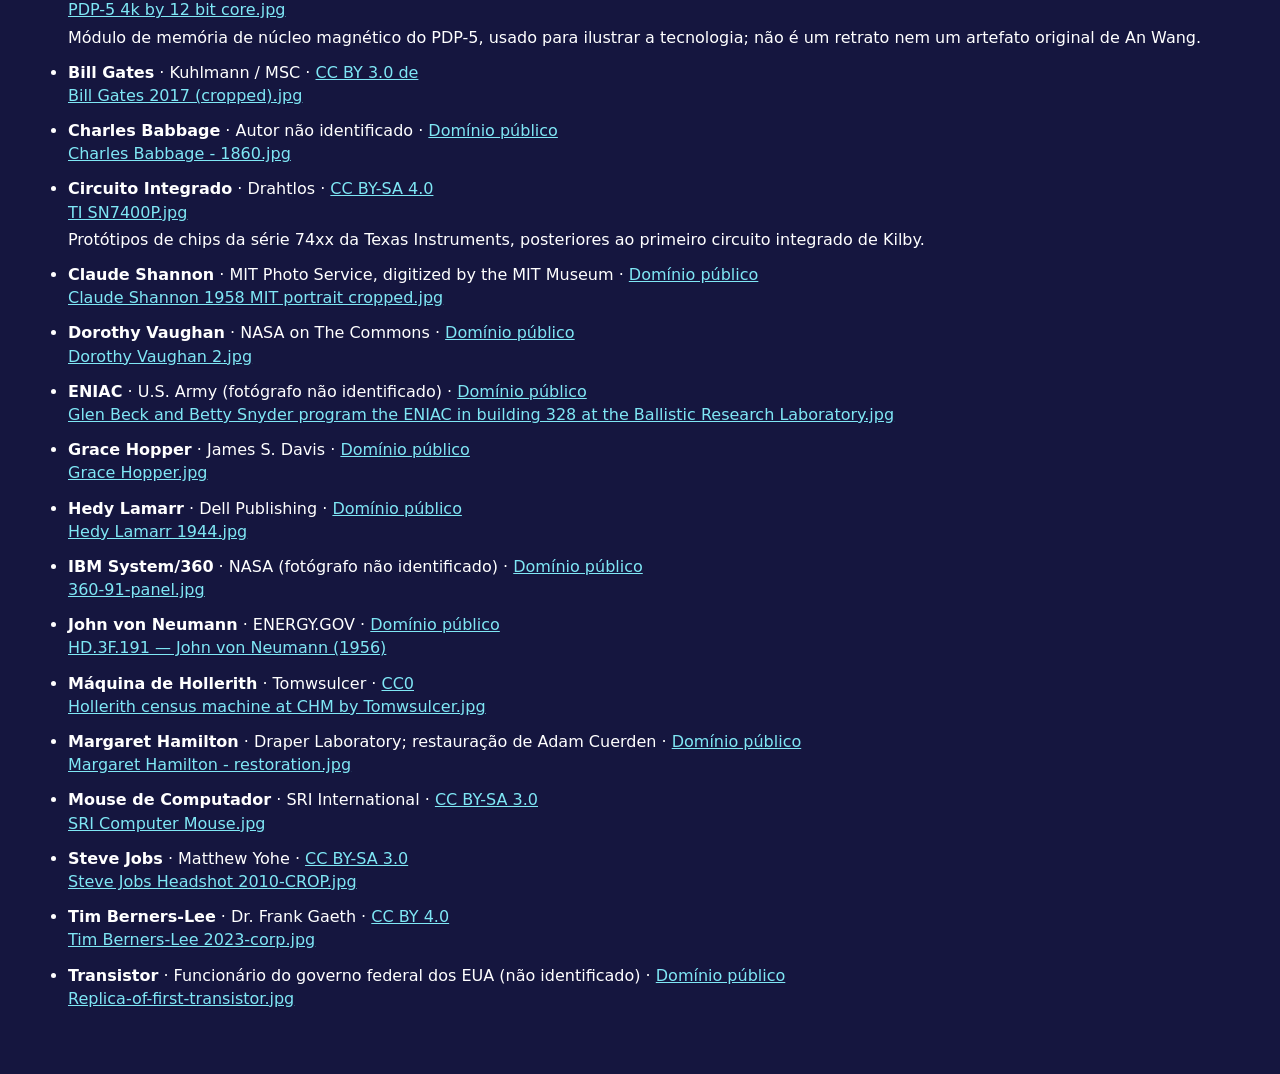
==== commit 2a0fe2d7: "Apply the approved design to the full Duvido deck" ====
--- a/deck.html
+++ b/deck.html
@@ -3,14 +3,13 @@
 <head>
   <meta charset="utf-8">
   <meta name="viewport" content="width=device-width,initial-scale=1">
-  <title>Baralho Timeline · Museu da Computação FACOM-UFU</title>
+  <title>Baralho Timeline: Duvido! · Museu da Computação FACOM-UFU</title>
   <link rel="stylesheet" href="deck.css">
   <script src="deck.js" defer></script>
 </head>
 <body>
   <header class="site-head">
     <a href="index.html">Museu da Computação <span>· FACOM-UFU</span></a>
-    <a href="#labs">Labs <span>· novo visual</span></a>
     <a href="#creditos">Créditos das imagens</a>
     <a href="index.html#3">Como se joga ↗</a>
   </header>
@@ -18,32 +17,16 @@
     <header class="deck-head">
       <div>
         <p class="eyebrow">// o baralho</p>
-        <h1>TIME<span>LINE</span></h1>
-        <p>História da computação, uma carta de cada vez.</p>
+        <h1>TIME<span>LINE</span><small>Duvido!</small></h1>
+        <p>Encaixe na história da computação. Alguém duvida?</p>
       </div>
       <div class="print-action">
         <button id="print" type="button" disabled>Imprimir baralho</button>
         <p>A4 · frente e verso · virar pela borda longa · escala 100%</p>
       </div>
     </header>
-    <section id="labs" class="labs" aria-labelledby="labs-title">
-      <header class="labs-head">
-        <div>
-          <p class="eyebrow">Labs / 01</p>
-          <h2 id="labs-title">Um novo olhar para o tempo.</h2>
-          <p>Uma carta, duas faces. Um estudo visual para o Timeline — o baralho abaixo continua igual.</p>
-        </div>
-        <span class="labs-badge">Em experimentação</span>
-      </header>
-      <div class="labs-preview" id="labs-preview" aria-busy="true">
-        <p id="labs-status" role="status">Preparando a carta experimental…</p>
-      </div>
-      <footer class="labs-foot">
-        <p>Mais espaço para a imagem. A mesma textura.</p>
-        <button id="labs-compare" type="button" aria-pressed="false" aria-controls="labs-preview" disabled>Comparar com a versão atual</button>
-      </footer>
-    </section>
-    <h2 class="deck-title" id="deck-title">O baralho <span>· versão atual</span></h2>
+    <h2 class="deck-title" id="deck-title">O baralho <span>· frente: nome e dica · verso: ano</span></h2>
+    <p class="play-note">Na mesa, deixe as frentes à mostra e os anos escondidos. Leia o nome e a dica, encaixe na linha do tempo e espere o Duvido! antes de virar. <a href="index.html#3">Como se joga ↗</a></p>
     <p id="status" role="status">Carregando cartas…</p>
     <ul id="deck" class="deck" aria-labelledby="deck-title"></ul>
   </main>
@@ -58,14 +41,14 @@
   <template id="front">
     <div class="card front">
       <div class="frame">
-        <div class="card-head"><span>Museu da Computação</span><span>Timeline</span></div>
-        <div class="art"><span class="category"></span></div>
-        <h2 class="name"></h2>
-        <p class="clue"></p>
-        <div class="card-foot">
-          <span class="unknown">ANO <b>????</b></span>
-          <span class="difficulty"><span class="level"></span><span class="pips" aria-hidden="true"></span></span>
+        <div class="art"></div>
+        <div class="card-divider" aria-hidden="true"><span>?</span></div>
+        <div class="card-copy">
+          <div class="card-meta"><span class="category"></span><span class="difficulty" hidden><span class="level"></span><span class="pips" aria-hidden="true"></span></span><img class="museum-symbol" src="img/museu-symbol.png" alt="Museu da Computação" width="1321" height="864"></div>
+          <h2 class="name"></h2>
+          <p class="clue"></p>
         </div>
+        <div class="card-foot"><span>Timeline: Duvido!</span><span class="unknown" aria-label="Ano desconhecido">????</span></div>
         <small class="image-credit" hidden></small>
       </div>
     </div>
@@ -73,16 +56,12 @@
   <template id="back">
     <div class="card back">
       <div class="frame">
-        <div class="card-head"><span>Museu da Computação</span><span>Timeline</span></div>
+        <div class="card-head"><span class="wordmark">Timeline: Duvido!</span><img class="museum-symbol" src="img/museu-symbol.png" alt="Museu da Computação" width="1321" height="864"></div>
         <div class="answer">
-          <span class="year-label">// ano</span>
-          <p class="year"></p>
-          <h2 class="name"></h2>
-          <p class="event"></p>
-          <div class="ruler" aria-hidden="true"><span class="start"></span><span class="track"><i></i></span><span class="end"></span></div>
+          <div class="card-date"><p class="year"></p></div>
           <small class="draft" hidden>Ano a confirmar</small>
         </div>
-        <span class="end-mark" aria-hidden="true">■ ■ ■</span>
+        <div class="back-foot"><span>Museu da Computação</span><span>FACOM · UFU</span></div>
       </div>
     </div>
   </template>
@@ -93,29 +72,5 @@
       <p class="credit-note" hidden></p>
     </li>
   </template>
-  <template id="labs-front">
-    <div class="card labs-card front">
-      <div class="frame">
-        <div class="art"></div>
-        <div class="labs-divider" aria-hidden="true"><span>?</span></div>
-        <div class="labs-copy"><div class="labs-meta"><span class="category"></span><img class="labs-symbol" src="img/museu-symbol.png" alt="Museu da Computação" width="1321" height="864"></div><h3 class="name"></h3><p class="clue"></p></div>
-        <div class="card-foot"><span>Em que ano?</span><span class="unknown" aria-label="Ano desconhecido">????</span></div>
-        <small class="image-credit" hidden></small>
-        <span class="difficulty" hidden><span class="level"></span><span class="pips" aria-hidden="true"></span></span>
-      </div>
-    </div>
-  </template>
-  <template id="labs-back">
-    <div class="card labs-card back">
-      <div class="frame">
-        <div class="card-head"><span class="labs-wordmark">Timeline</span><img class="labs-symbol" src="img/museu-symbol.png" alt="Museu da Computação" width="1321" height="864"></div>
-        <div class="answer">
-          <div class="labs-date"><p class="year"></p></div>
-          <small class="draft" hidden>Ano a confirmar</small>
-        </div>
-        <div class="labs-back-foot"><span>Museu da Computação</span><span>FACOM · UFU</span></div>
-      </div>
-    </div>
-  </template>
 </body>
 </html>
--- a/deck.css
+++ b/deck.css
@@ -1,8 +1,9 @@
 :root {
   --navy: #2e3192;
-  --blue: #0553be;
   --cyan: #7fe7f5;
   --night: #15163f;
+  --paper: #fff;
+  --muted: #dedff2;
   --mono: ui-monospace, "Courier New", monospace;
 }
 
@@ -16,10 +17,11 @@
 .site-head, .screen, .credits { max-width: 80rem; margin: auto; padding-inline: clamp(1rem, 4vw, 3rem); }
 .site-head { display: flex; justify-content: space-between; flex-wrap: wrap; gap: .5rem 1rem; padding-block: 1.1rem; border-bottom: 1px solid #ffffff35; font-size: .9rem; }
 .site-head span { color: #dedff2; }
-.deck-head { display: flex; align-items: end; justify-content: space-between; flex-wrap: wrap; gap: 1rem 2rem; padding-block: clamp(1.6rem, 5vw, 3.5rem) 1rem; }
+.deck-head { display: flex; align-items: end; justify-content: space-between; flex-wrap: wrap; gap: 1rem 2rem; padding-block: clamp(1.6rem, 5vw, 3.5rem) 2rem; }
 .eyebrow { font: 1rem var(--mono); color: var(--cyan); margin: 0; }
 h1 { font-size: clamp(2.8rem, 10vw, 5.5rem); line-height: 1; letter-spacing: -.06em; margin: .15em 0; }
 h1 span { color: var(--cyan); }
+h1 small { display: block; margin-top: .15em; font-size: .45em; letter-spacing: -.04em; }
 .deck-head p { margin-bottom: 0; }
 .print-action { max-width: 20rem; }
 .print-action button { border: 0; border-radius: .35rem; background: var(--cyan); color: var(--night); font-weight: 750; padding: .6rem 1rem; }
@@ -36,7 +38,6 @@
   cursor: pointer;
 }
 .deck .frame { flex: 1; min-width: 0; height: auto; overflow: visible; }
-.deck .art { height: auto; aspect-ratio: 4 / 3; }
 .deck .card-head, .deck .card-foot { flex-wrap: wrap; row-gap: .35em; }
 .credits { border-top: 1px solid #ffffff35; padding-bottom: 3rem; }
 .credits ul { padding-left: 1.25rem; overflow-wrap: anywhere; }
@@ -46,116 +47,40 @@
 .flip { display: block; width: 100%; margin-top: .5rem; padding: .45rem; border: 1px solid #ffffff50; border-radius: .4rem; color: var(--cyan); background: transparent; }
 .flip:hover { background: #ffffff14; }
 
-.card {
-  container-type: inline-size;
-  width: 100%;
-  aspect-ratio: 63 / 88;
-  background: var(--navy);
-  border-radius: 5%;
-  padding: 3%;
-  color: #fff;
-}
-.frame { position: relative; height: 100%; display: flex; flex-direction: column; border: 1px solid var(--cyan); border-radius: 4%; overflow: hidden; }
-.card-head { display: flex; justify-content: space-between; gap: 2%; padding: 4% 4% 3%; font: 700 3cqw/1 var(--mono); letter-spacing: .06em; text-transform: uppercase; }
-.card-head span:last-child { color: var(--cyan); }
-.art { position: relative; margin: 0 3%; height: 51%; flex: none; background: #dbfaff; clip-path: polygon(0 0, 91% 0, 91% 5%, 96% 5%, 96% 10%, 100% 10%, 100% 100%, 9% 100%, 9% 95%, 4% 95%, 4% 90%, 0 90%); }
-.art svg { display: block; width: 100%; height: 100%; }
-.art canvas { display: block; width: 100%; height: 100%; object-fit: cover; object-position: center top; image-rendering: pixelated; }
-.category { position: absolute; z-index: 1; top: 6%; left: 4%; padding: .35em .6em; border-radius: .25em; background: var(--navy); font: 700 3.5cqw/1.15 var(--mono); text-transform: uppercase; }
-.name { margin: 4% 4% 1.5%; font-size: 8cqw; line-height: 1; letter-spacing: -.04em; overflow-wrap: anywhere; }
-.clue, .event { margin: 0 4%; font-size: 4.5cqw; line-height: 1.22; }
-.card-foot { display: flex; align-items: center; justify-content: space-between; gap: 2%; padding: 3% 4% 4%; margin-top: auto; font: 700 3.5cqw/1.05 var(--mono); text-transform: uppercase; }
-.unknown { padding: .35em; border: 1px solid var(--cyan); border-radius: .25em; color: var(--cyan); }
-.unknown b { color: white; }
+/* One design for every generated face, on screen and on paper. */
+.card { container-type: inline-size; width: 100%; aspect-ratio: 63 / 88; background: var(--navy); color: var(--paper); padding: 7%; border-radius: 4%; }
+.frame { position: relative; height: 100%; display: flex; flex-direction: column; min-width: 0; }
+.card-head { display: flex; align-items: center; justify-content: space-between; padding: 0 0 6%; gap: 4%; border-bottom: 1px solid #ffffff40; }
+.wordmark { font: 650 5cqw/1 system-ui, sans-serif; letter-spacing: -.05em; }
+.museum-symbol { display: block; flex: none; width: 10cqw; height: auto; filter: brightness(0) invert(1); }
+.card-meta { display: flex; align-items: center; justify-content: space-between; flex-wrap: wrap; gap: .35em; margin: 0 0 4%; padding-left: 13%; color: var(--cyan); font: 500 2.4cqw/1.2 var(--mono); letter-spacing: .04em; text-transform: uppercase; }
+.category { overflow-wrap: anywhere; }
 .difficulty, .pips { display: flex; align-items: center; gap: .3em; }
 .pips i { display: block; width: .7em; height: .7em; border: 1px solid var(--cyan); }
 .pips .on { background: var(--cyan); }
-.image-credit { margin: 0 4% 3%; color: #e5e6f6; font: 3cqw/1.15 var(--mono); overflow-wrap: anywhere; }
-.back .frame { background-image: linear-gradient(#ffffff13 1px, transparent 1px), linear-gradient(90deg, #ffffff13 1px, transparent 1px); background-size: 5cqw 5cqw; }
-.answer { display: flex; flex-direction: column; align-items: center; justify-content: center; text-align: center; flex: 1; }
-.year-label { font: 700 4cqw/1 var(--mono); color: var(--cyan); letter-spacing: .1em; }
-.year { font-size: 32cqw; font-weight: 850; line-height: .95; margin: 2% 0; letter-spacing: -.07em; text-shadow: .035em .035em var(--blue), .07em .07em #00b1cb; }
-.back .name { font-size: 7cqw; }
-.ruler { display: flex; align-items: center; width: 82%; gap: 4%; margin-top: 8%; font: 4cqw/1 var(--mono); }
-.track { position: relative; flex: 1; height: 1px; background: white; }
-.track i { position: absolute; top: 50%; transform: translate(-50%, -50%); width: .5em; height: .85em; background: var(--cyan); }
-.draft { margin-top: 6%; padding: .35em .65em; background: var(--cyan); color: var(--night); border-radius: .25em; font-size: 4cqw; font-weight: 750; }
-.end-mark { text-align: center; margin: 0 0 4%; color: var(--cyan); font-size: 4cqw; }
+.art { flex: none; background: #dbfaff; }
+.art svg, .art canvas { display: block; width: 100%; height: 100%; }
+.art canvas { object-fit: cover; object-position: center; image-rendering: pixelated; }
+.name { margin: 0 0 3%; font-size: 7.6cqw; font-weight: 550; line-height: 1; letter-spacing: -.035em; overflow-wrap: anywhere; }
+.clue { margin: 0; color: var(--muted); font-size: 3.65cqw; line-height: 1.4; }
+.card-foot { display: flex; align-items: center; justify-content: space-between; gap: 2%; padding: 4% 0 0; margin: auto 6% 0; border-top: 1px solid #ffffff2e; font: 500 2.6cqw/1.2 var(--mono); letter-spacing: .03em; }
+.unknown { color: var(--cyan); font-size: 3.4cqw; letter-spacing: .12em; }
+.image-credit { margin: 3% 6% 5%; color: var(--muted); font: 2cqw/1.3 var(--mono); overflow-wrap: anywhere; }
+.front { padding: 0; overflow: hidden; }
+.front .art { aspect-ratio: 63 / 48.4; }
+.card-copy { padding: 7% 6% 4%; }
+.card-divider { position: relative; height: 0; border-top: 2px solid var(--cyan); margin-top: -1px; z-index: 2; }
+.card-divider > span { position: absolute; left: 6%; top: 0; transform: translateY(-50%); display: grid; place-items: center; width: 10cqw; height: 10cqw; border: 2px solid var(--cyan); border-radius: 50%; background: var(--navy); color: var(--cyan); font: 650 6cqw/1 system-ui, sans-serif; }
+.card-divider::after { content: ''; position: absolute; top: 0; right: 8%; width: 2cqw; height: 2cqw; border: 1px solid var(--cyan); background: var(--navy); transform: translateY(-50%) rotate(45deg); }
+.answer { display: flex; flex-direction: column; align-items: stretch; justify-content: center; text-align: center; flex: 1; }
+.card-date { padding: 12% 0; }
+.year { margin: 0; font: 650 32cqw/.95 system-ui, sans-serif; letter-spacing: -.08em; }
+.back-foot { display: flex; justify-content: space-between; flex-wrap: wrap; gap: .5em 3%; margin-top: 8%; color: var(--muted); font: 2.3cqw/1.3 var(--mono); }
+.draft { align-self: start; margin-top: 4%; padding: .35em .65em; background: var(--cyan); color: var(--night); border-radius: .25em; font-size: 3cqw; font-weight: 750; }
 #print-deck { display: none; }
-
 .deck-title { margin: 0; font-size: 1.3rem; letter-spacing: -.03em; }
 .deck-title span { color: #bfc0d8; font-size: .9rem; font-weight: 400; letter-spacing: 0; }
-.labs {
-  --paper: #fff;
-  --ink: var(--navy);
-  --muted: #dedff2;
-  margin: 2rem 0 3rem;
-  padding: clamp(1.2rem, 3vw, 2.5rem);
-  border: 1px solid #ffffff30;
-  border-radius: 1rem;
-  background: var(--night);
-  scroll-margin-top: 1rem;
-}
-.labs-head { display: flex; align-items: start; justify-content: space-between; flex-wrap: wrap; gap: 1rem; }
-.labs .eyebrow { font-size: .75rem; letter-spacing: .12em; text-transform: uppercase; }
-.labs h2 { margin: .65rem 0; font-size: clamp(1.7rem, 3.3vw, 2.4rem); font-weight: 500; letter-spacing: -.045em; line-height: 1.1; }
-.labs-head p:not(.eyebrow) { max-width: 38rem; margin: 0; font-size: .9rem; color: var(--muted); }
-.labs-badge { border: 1px solid #7fe7f560; border-radius: 2rem; padding: .4rem .7rem; font: .65rem/1.2 var(--mono); color: var(--cyan); white-space: nowrap; }
-.labs-preview { display: grid; grid-template-columns: repeat(2, minmax(0, 21rem)); justify-content: center; align-items: stretch; gap: 2rem; margin: 2.3rem 0 2rem; }
-.labs-preview figure { display: grid; grid-template-rows: max-content 1fr; margin: 0; container-type: inline-size; }
-.labs-preview figcaption { margin-bottom: .85rem; color: var(--muted); font: .65rem/1.4 var(--mono); text-transform: uppercase; letter-spacing: .1em; }
-.labs-preview .card { box-shadow: 0 1rem 2rem #08141f35; }
-.labs-preview .card { display: flex; aspect-ratio: auto; min-height: calc(100cqw * 88 / 63); }
-.labs-preview .frame { flex: 1; height: auto; min-width: 0; overflow: visible; }
-.labs-preview .card-head, .labs-preview .card-foot { flex-wrap: wrap; row-gap: .35em; }
-.labs-preview .art { height: auto; aspect-ratio: 4 / 3; }
-.labs-foot { display: flex; justify-content: space-between; align-items: center; flex-wrap: wrap; gap: .8rem; padding-top: 1.25rem; border-top: 1px solid #ffffff20; }
-.labs-foot p { margin: 0; color: var(--muted); font-size: .8rem; }
-#labs-compare { background: transparent; color: var(--paper); border: 1px solid #7fe7f575; border-radius: 2rem; padding: .65rem 1rem; font-size: .75rem; }
-#labs-compare:hover, #labs-compare[aria-pressed="true"] { background: var(--paper); color: var(--ink); border-color: var(--paper); }
-.labs-card { background: var(--paper); color: var(--ink); padding: 7%; border-radius: 4%; }
-.labs-card .frame { border: 0; border-radius: 0; overflow: visible; }
-.labs-card .card-head { align-items: center; padding: 0 0 6%; gap: 4%; border-bottom: 1px solid #ffffff40; font: 500 2.6cqw/1.3 var(--mono); letter-spacing: 0; text-transform: none; }
-.labs-card .card-head > span:last-child { color: inherit; text-align: right; }
-.labs-card .labs-wordmark { font: 650 5cqw/1 system-ui, sans-serif; letter-spacing: -.05em; }
-.labs-symbol { display: block; flex: none; width: 10cqw; height: auto; filter: brightness(0) invert(1); }
-.labs-meta { display: flex; align-items: center; justify-content: space-between; margin: 5% 0 4%; color: var(--muted); font: 500 2.6cqw/1 var(--mono); letter-spacing: .04em; text-transform: uppercase; }
-.labs-card .category { position: static; padding: 0; background: none; color: inherit; border-radius: 0; font: inherit; }
-.labs-card .art { margin: 0; height: 43%; border-radius: 1.5%; clip-path: none; }
-.labs-card .art canvas { object-position: center; }
-.labs-card .labs-copy { padding-top: 7%; }
-.labs-card .name { margin: 0 0 5%; font-size: 10cqw; font-weight: 600; line-height: 1; letter-spacing: -.06em; }
-.labs-card .clue, .labs-card .event { margin: 0; font-size: 4cqw; line-height: 1.4; }
-.labs-card .card-foot { padding: 5% 0 0; margin-top: auto; border-top: 1px solid #ffffff33; font: 500 2.8cqw/1 var(--mono); letter-spacing: .03em; }
-.labs-card .unknown { color: inherit; border: 0; border-radius: 0; padding: 0; font-size: 4cqw; letter-spacing: .12em; }
-.labs-card .image-credit { margin: 4% 0 0; color: var(--muted); font: 2.15cqw/1.3 var(--mono); }
-.labs-card.back { background: var(--ink); color: var(--paper); }
-.labs-card.back .frame { background: none; }
-.labs-card.back .card-head { border-color: #ffffff40; }
-.labs-card .answer { align-items: stretch; justify-content: center; text-align: center; }
-.labs-date { padding: 12% 0; }
-.labs-card .year { margin: 0; font: 650 32cqw/.95 system-ui, sans-serif; letter-spacing: -.08em; text-shadow: none; }
-.labs-back-foot { display: flex; justify-content: space-between; flex-wrap: wrap; gap: .5em 3%; margin-top: 8%; color: var(--muted); font: 2.3cqw/1.3 var(--mono); }
-.labs-card .draft { align-self: start; margin-top: 4%; font-size: 3cqw; }
-.labs-card.front { padding: 0; background: var(--ink); color: var(--paper); overflow: hidden; }
-.labs-card.front .frame { overflow: hidden; }
-.labs-card.front .art { height: auto; aspect-ratio: 63 / 48.4; border-radius: 0; background: #dbfaff; }
-.labs-card.front .art canvas { object-fit: cover; object-position: center; }
-.labs-divider { position: relative; height: 0; border-top: 2px solid var(--cyan); margin-top: -1px; z-index: 2; }
-.labs-divider > span { position: absolute; left: 6%; top: 0; transform: translateY(-50%); display: grid; place-items: center; width: 10cqw; height: 10cqw; border: 2px solid var(--cyan); border-radius: 50%; background: var(--ink); color: var(--cyan); font: 650 6cqw/1 system-ui, sans-serif; }
-.labs-divider::after { content: ''; position: absolute; top: 0; right: 8%; width: 2cqw; height: 2cqw; border: 1px solid var(--cyan); background: var(--ink); transform: translateY(-50%) rotate(45deg); }
-.labs-card.front .labs-copy { padding: 7% 6% 4%; }
-.labs-card.front .labs-meta { margin: 0 0 4%; padding-left: 13%; color: var(--cyan); font-size: 2.4cqw; flex-wrap: wrap; gap: .35em; }
-.labs-card.front .name { margin: 0 0 3%; font-size: 7.6cqw; font-weight: 550; letter-spacing: -.035em; }
-.labs-card.front .clue { color: var(--muted); font-size: 3.65cqw; line-height: 1.4; }
-.labs-card.front .card-foot { padding: 4% 0 0; margin-inline: 6%; border-color: #ffffff2e; font-size: 2.6cqw; }
-.labs-card.front .unknown { color: var(--cyan); font-size: 3.4cqw; }
-.labs-card.front .image-credit { margin: 3% 6% 5%; color: var(--muted); font-size: 2cqw; }
-
-@media (max-width: 40rem) {
-  .labs-preview { grid-template-columns: minmax(0, 21rem); gap: 1.5rem; }
-  .labs-foot { align-items: stretch; flex-direction: column; }
-}
+.play-note { max-width: 50rem; color: var(--muted); font-size: .9rem; }
 
 @media (prefers-reduced-motion: no-preference) {
   .deck .card { animation: reveal .23s ease-out; }
@@ -180,7 +105,13 @@
   }
   .print-sheet:last-child { break-after: auto; }
   .print-sheet .card { width: 63mm; height: 88mm; border: .2mm solid white; }
-  .print-sheet .art { height: 47%; }
+  /* Fixed cut size: leave room for every clue and its attribution. */
+  .print-sheet .front .art { aspect-ratio: auto; height: 42%; }
+  .print-sheet .card-copy { padding-top: 5%; }
+  .print-sheet .clue { font-size: 4.5cqw; line-height: 1.3; }
+  .print-sheet .card-foot { font-size: 3cqw; }
+  .print-sheet .image-credit { font-size: 2.5cqw; }
+  .print-sheet .back-foot { font-size: 2.8cqw; }
   .credits:not(:has(li)) { display: none; }
   .credits {
     break-before: page;
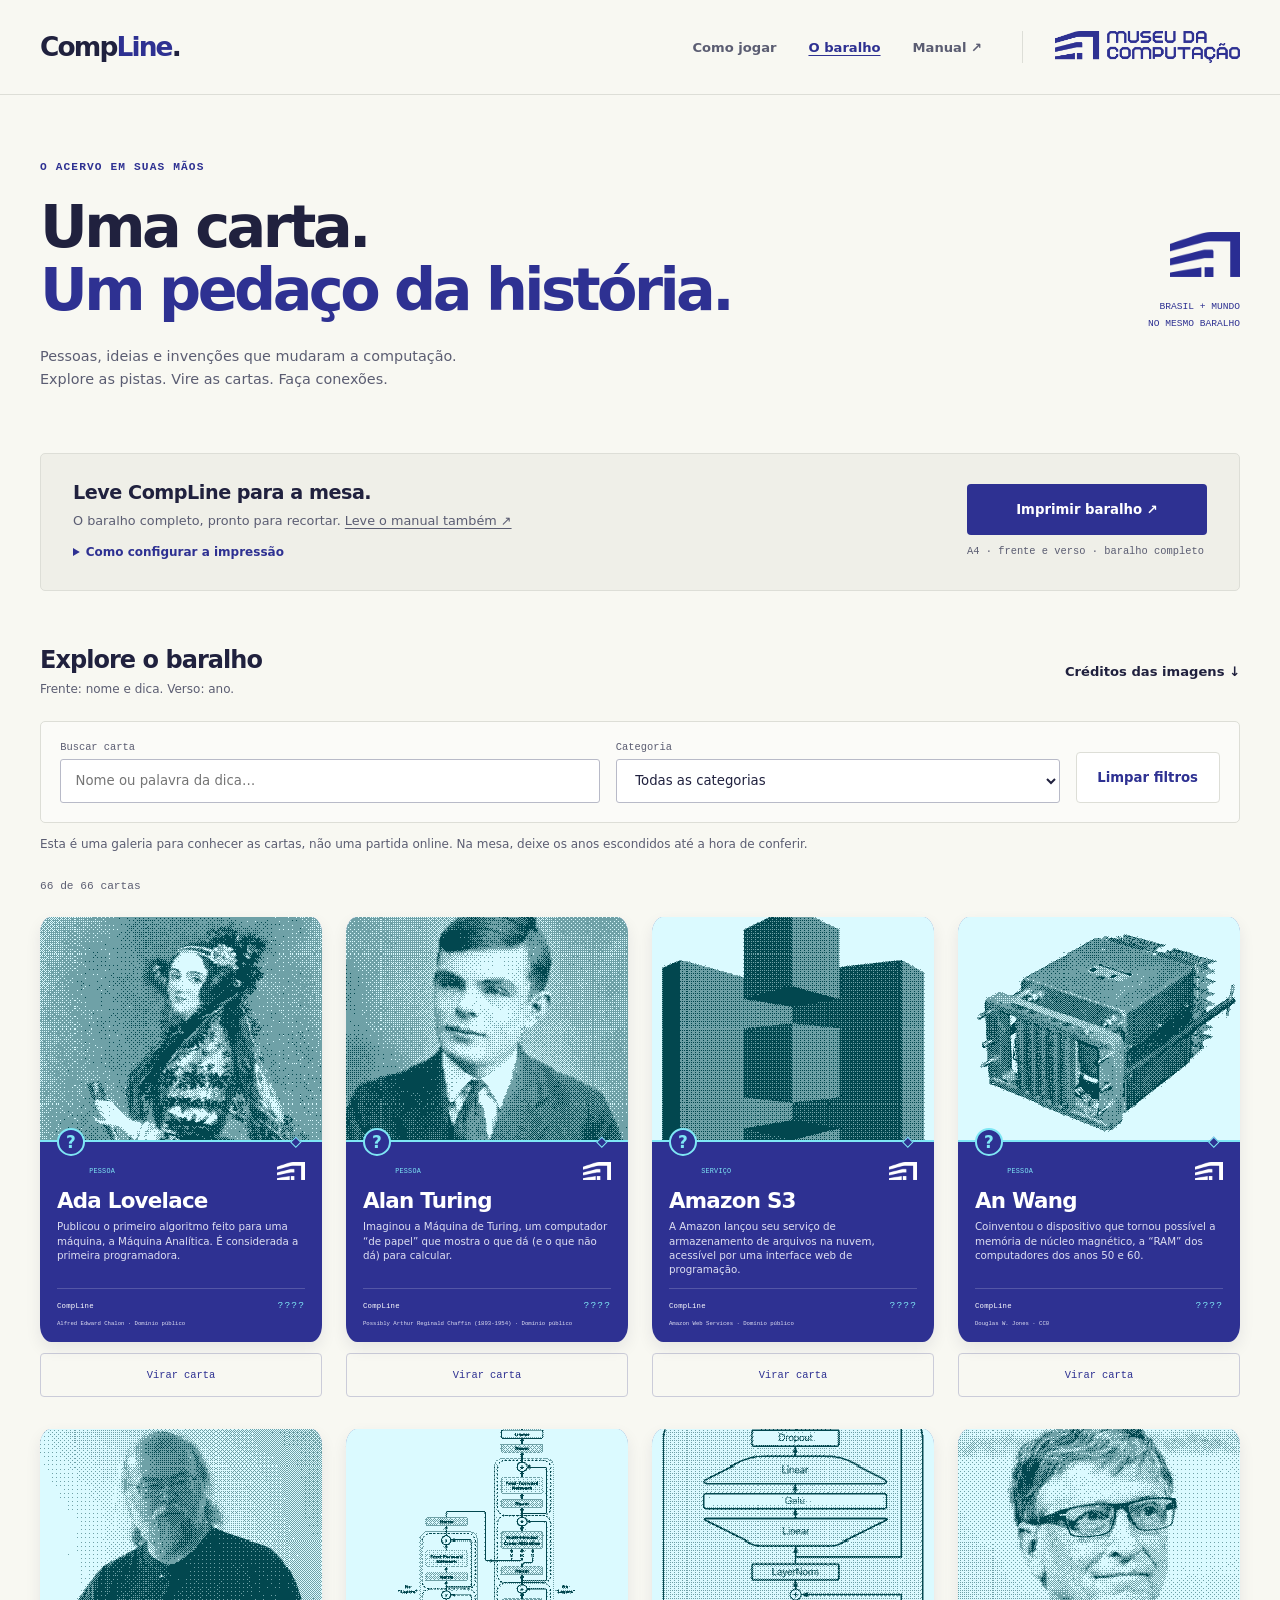
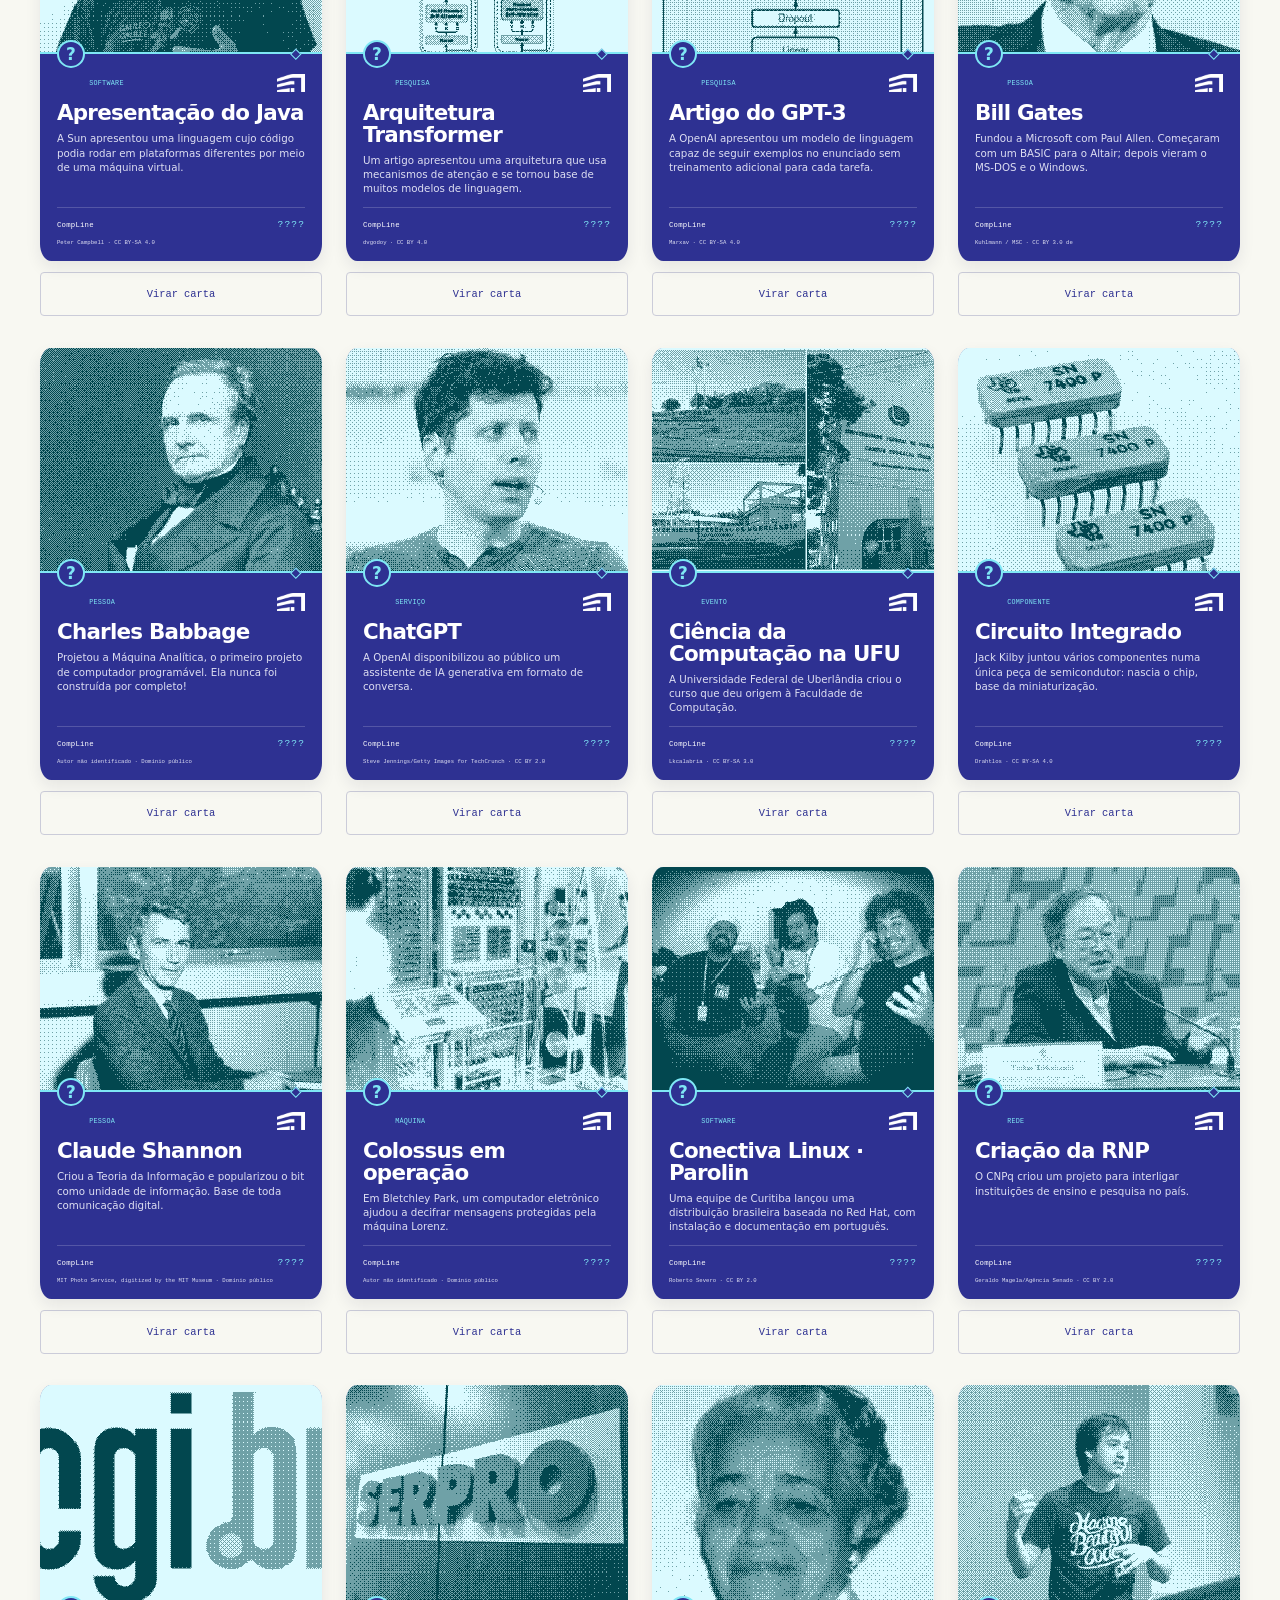
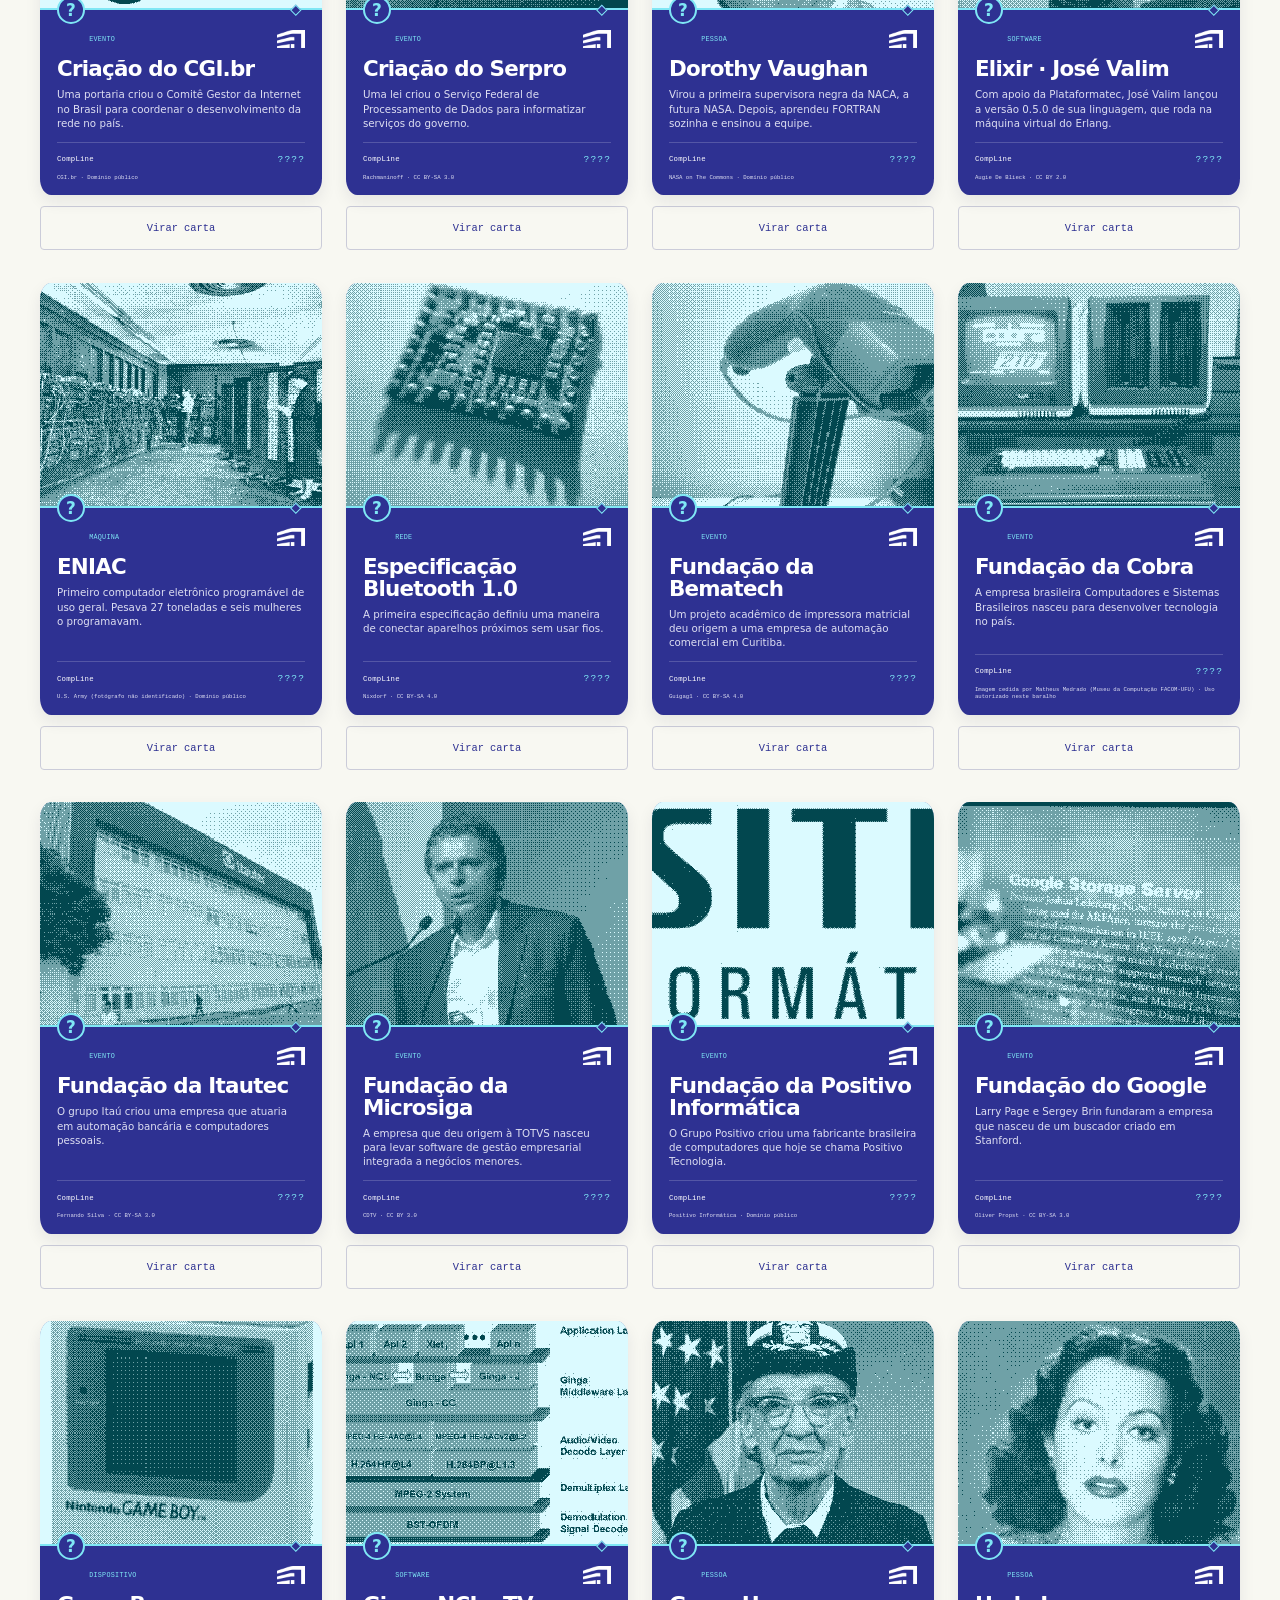
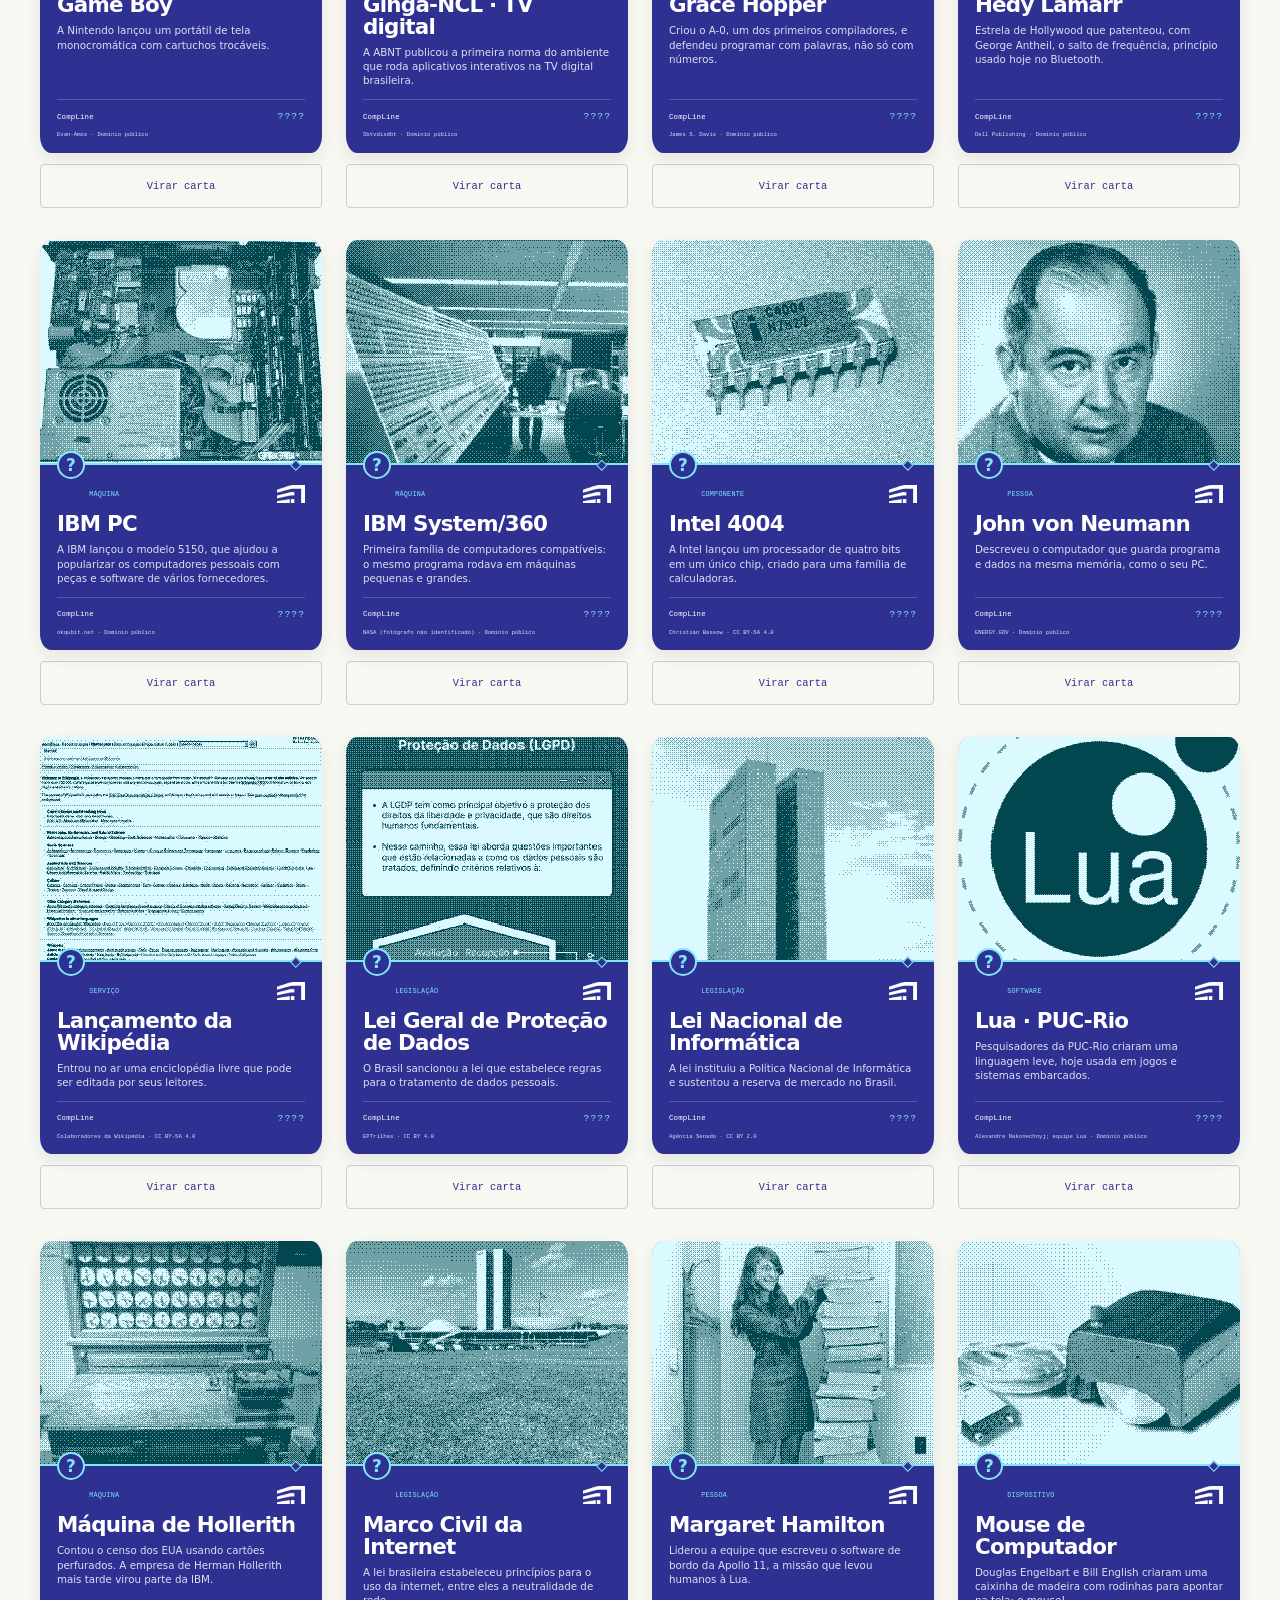
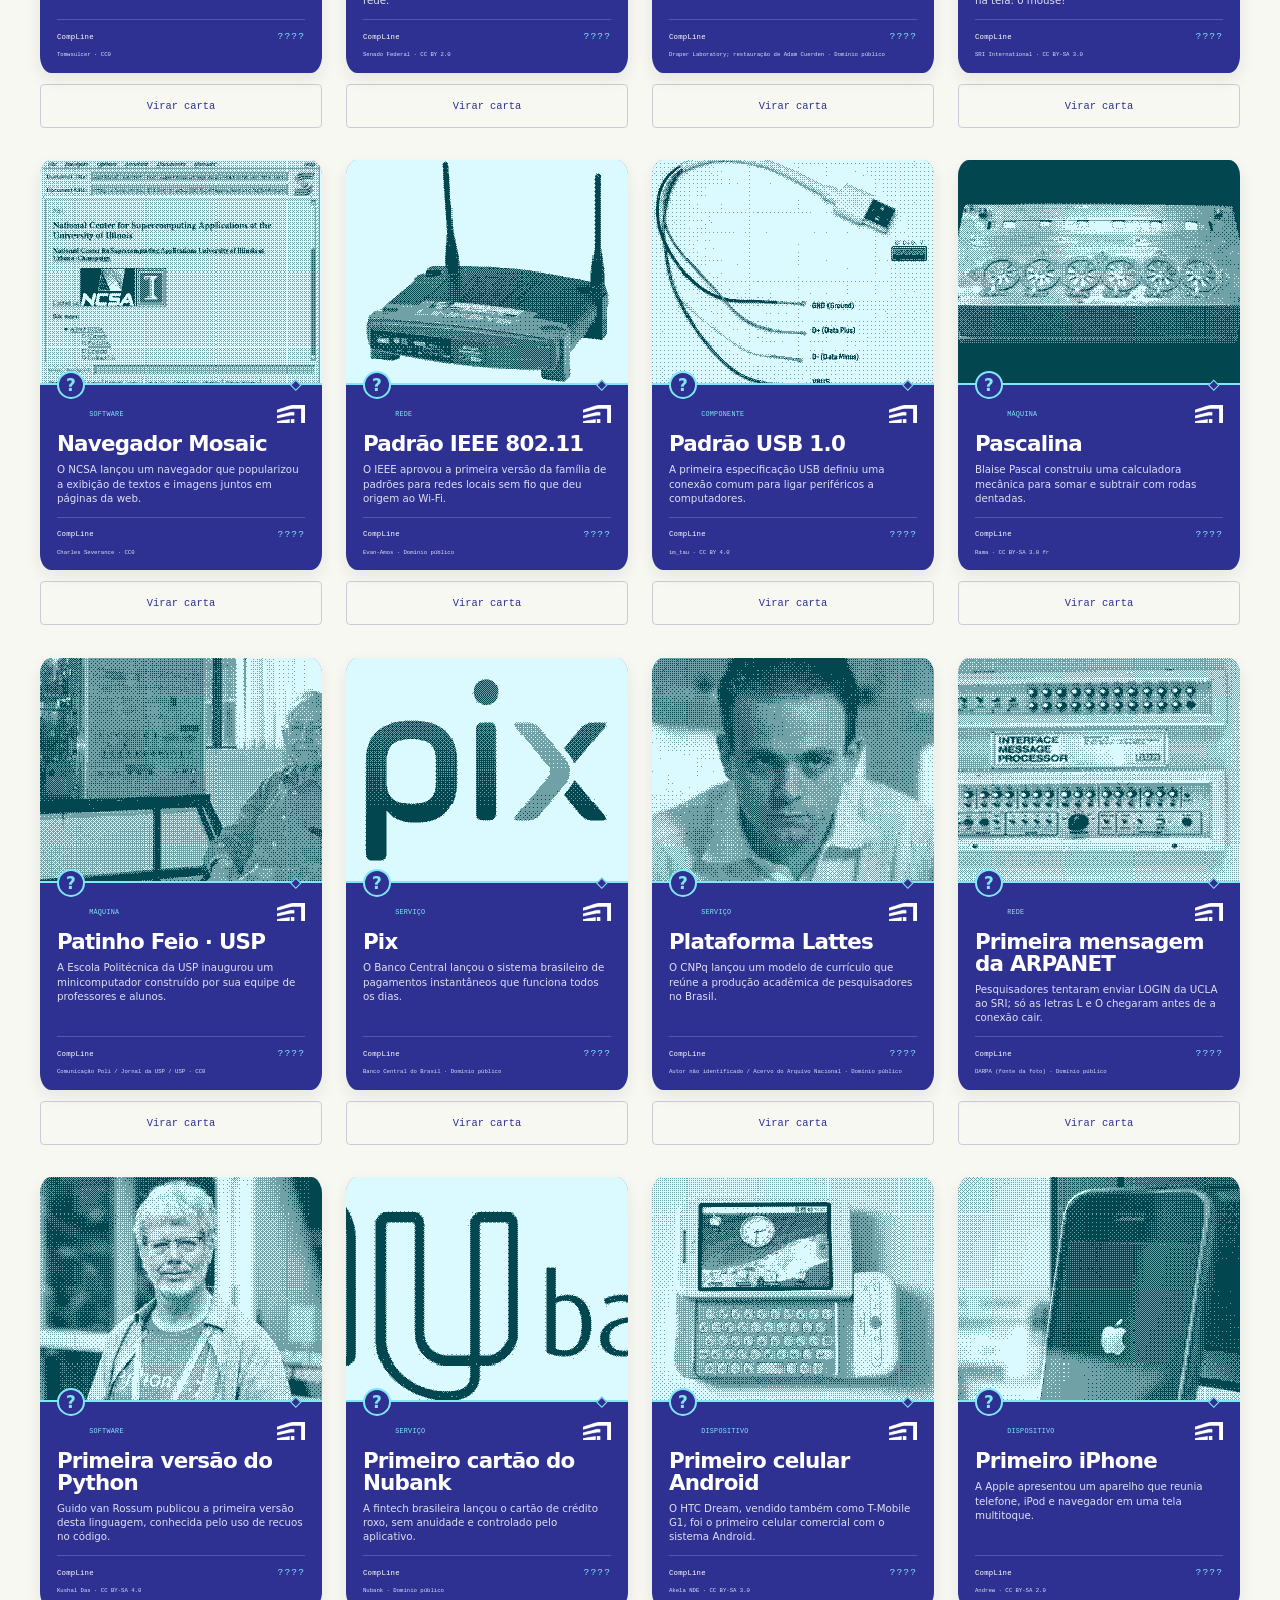
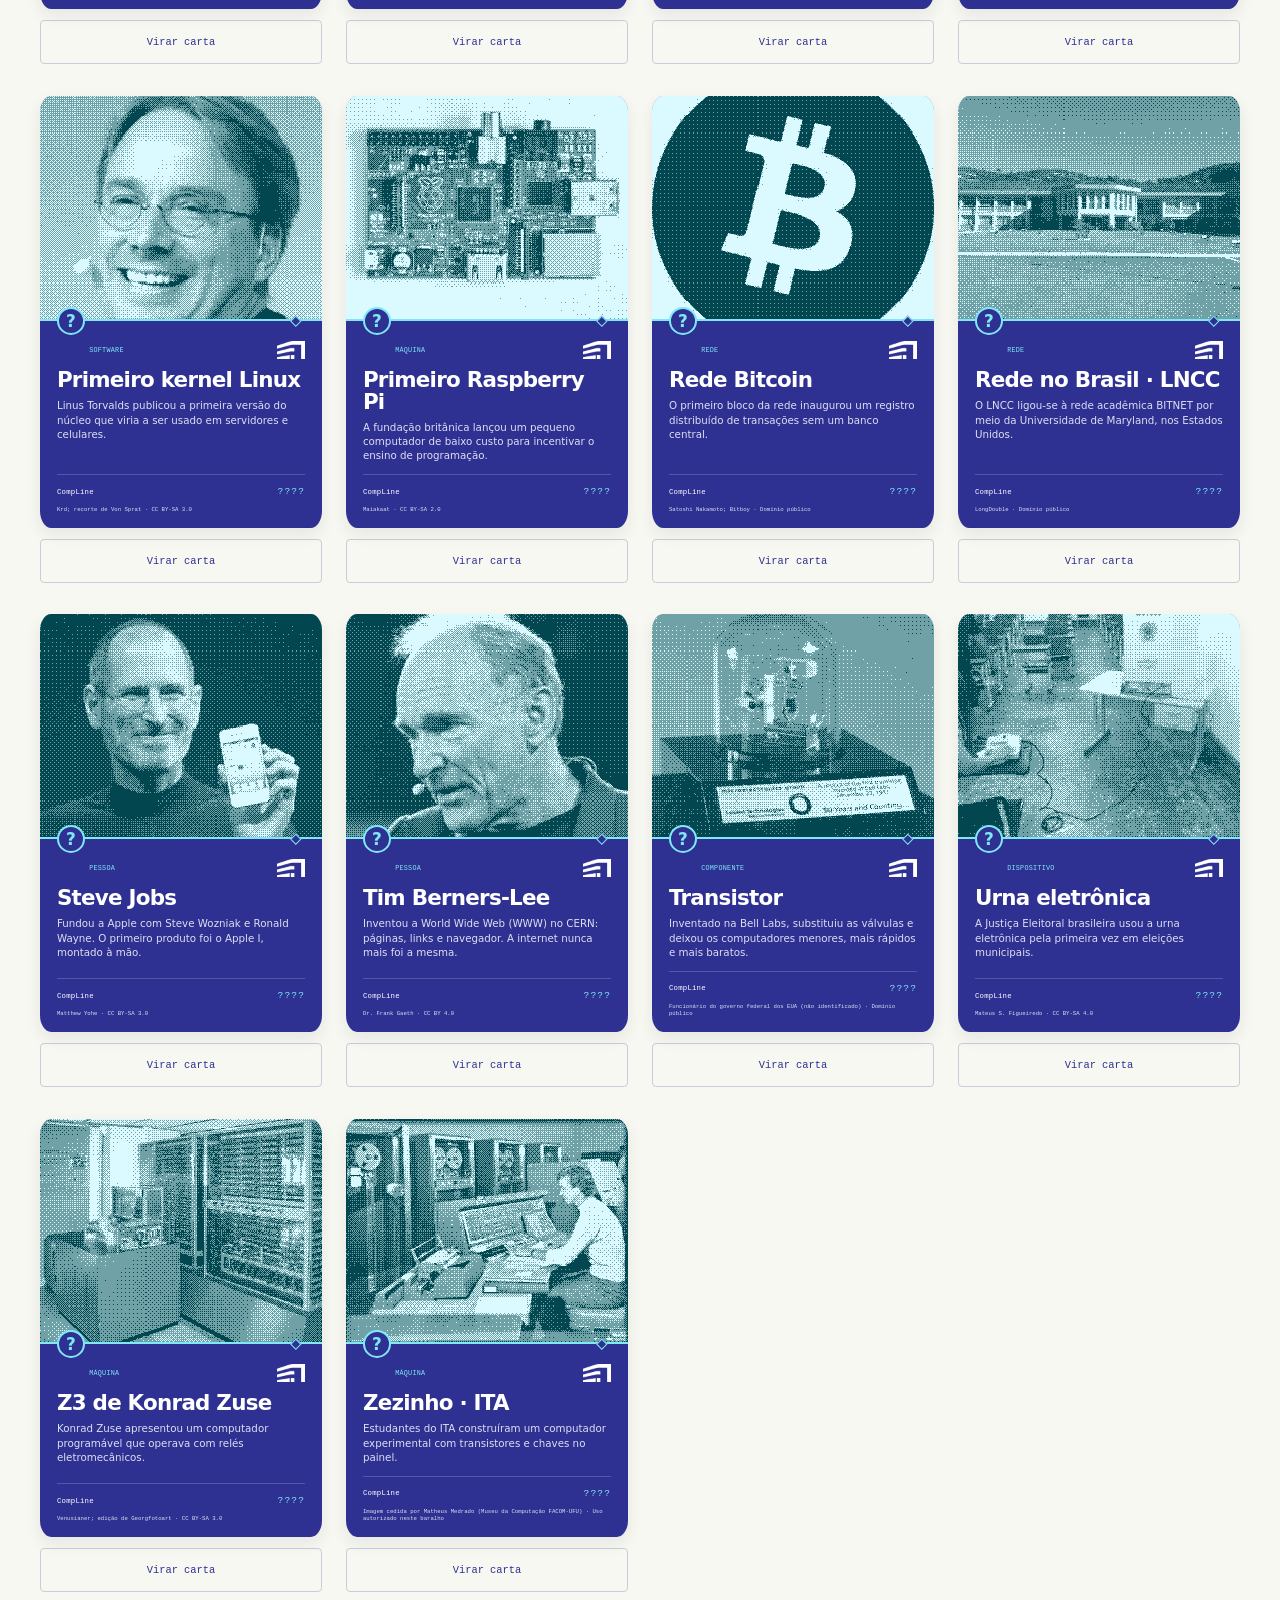
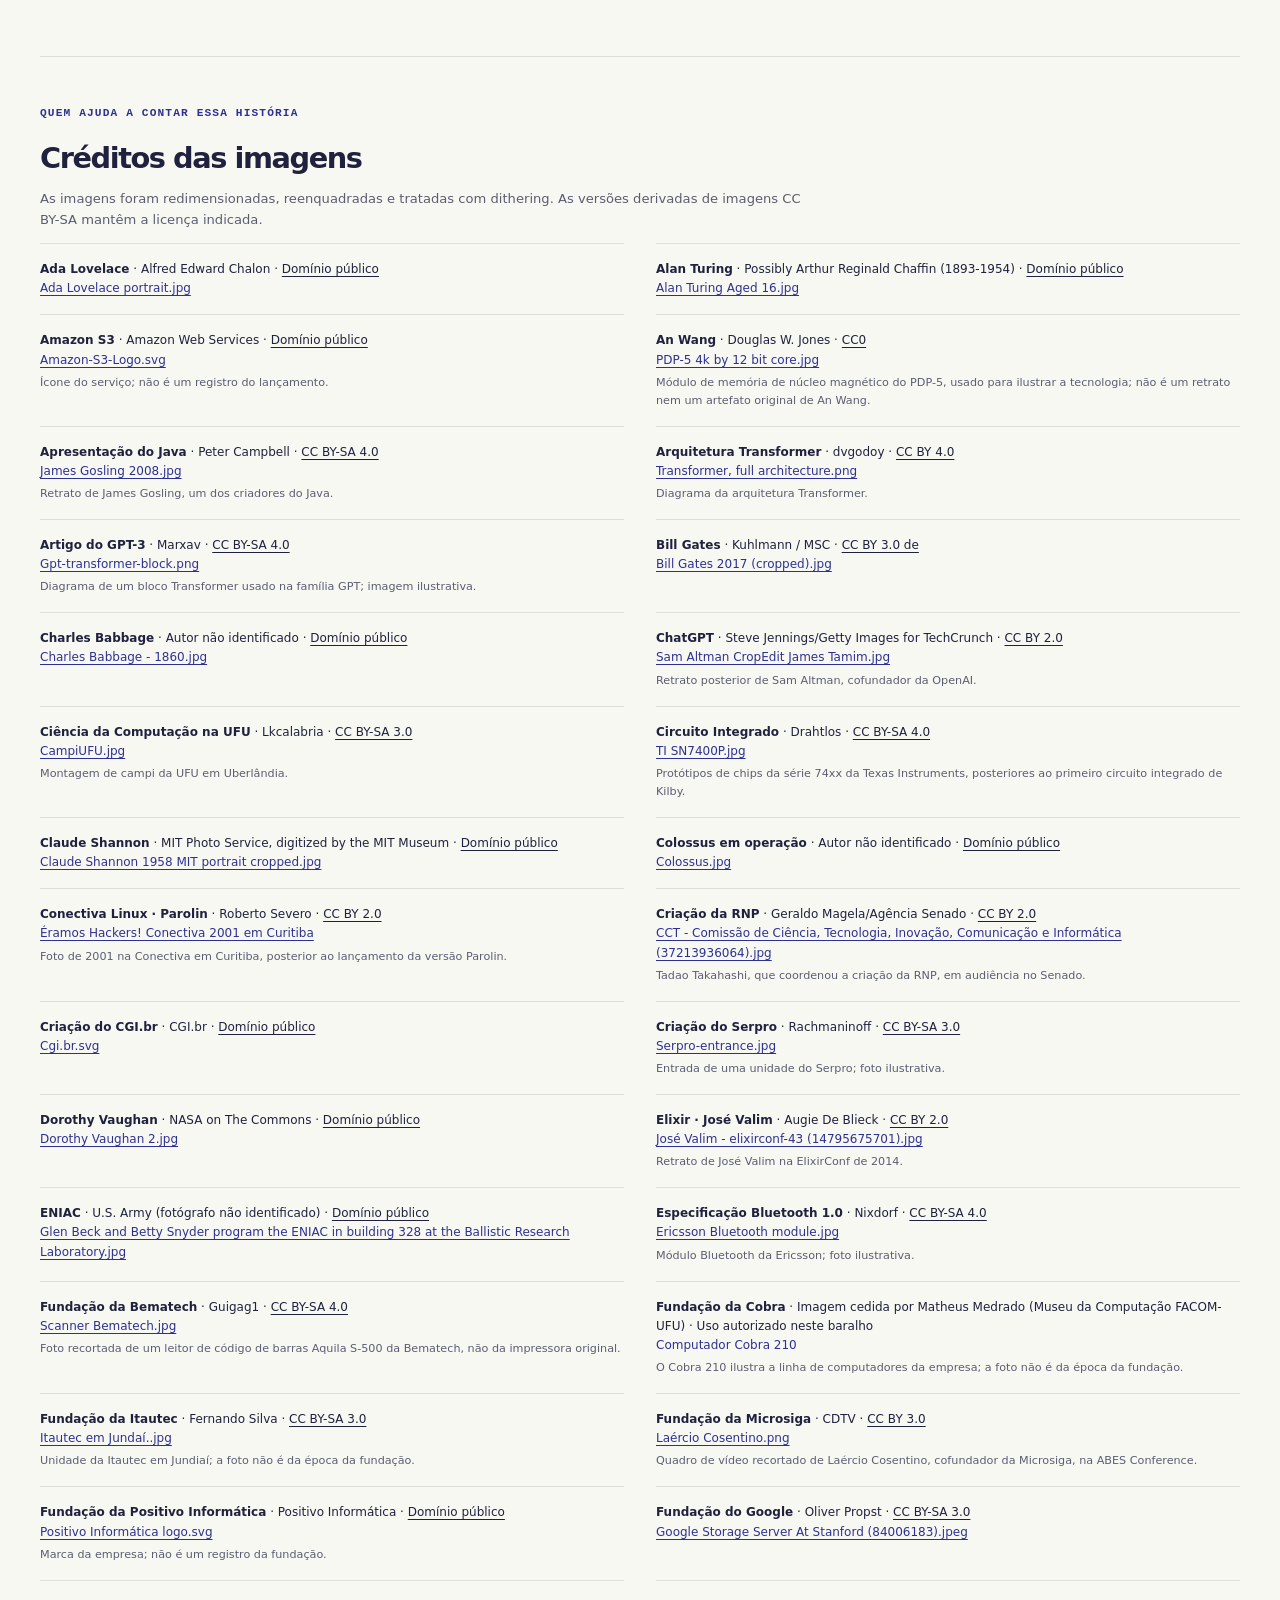
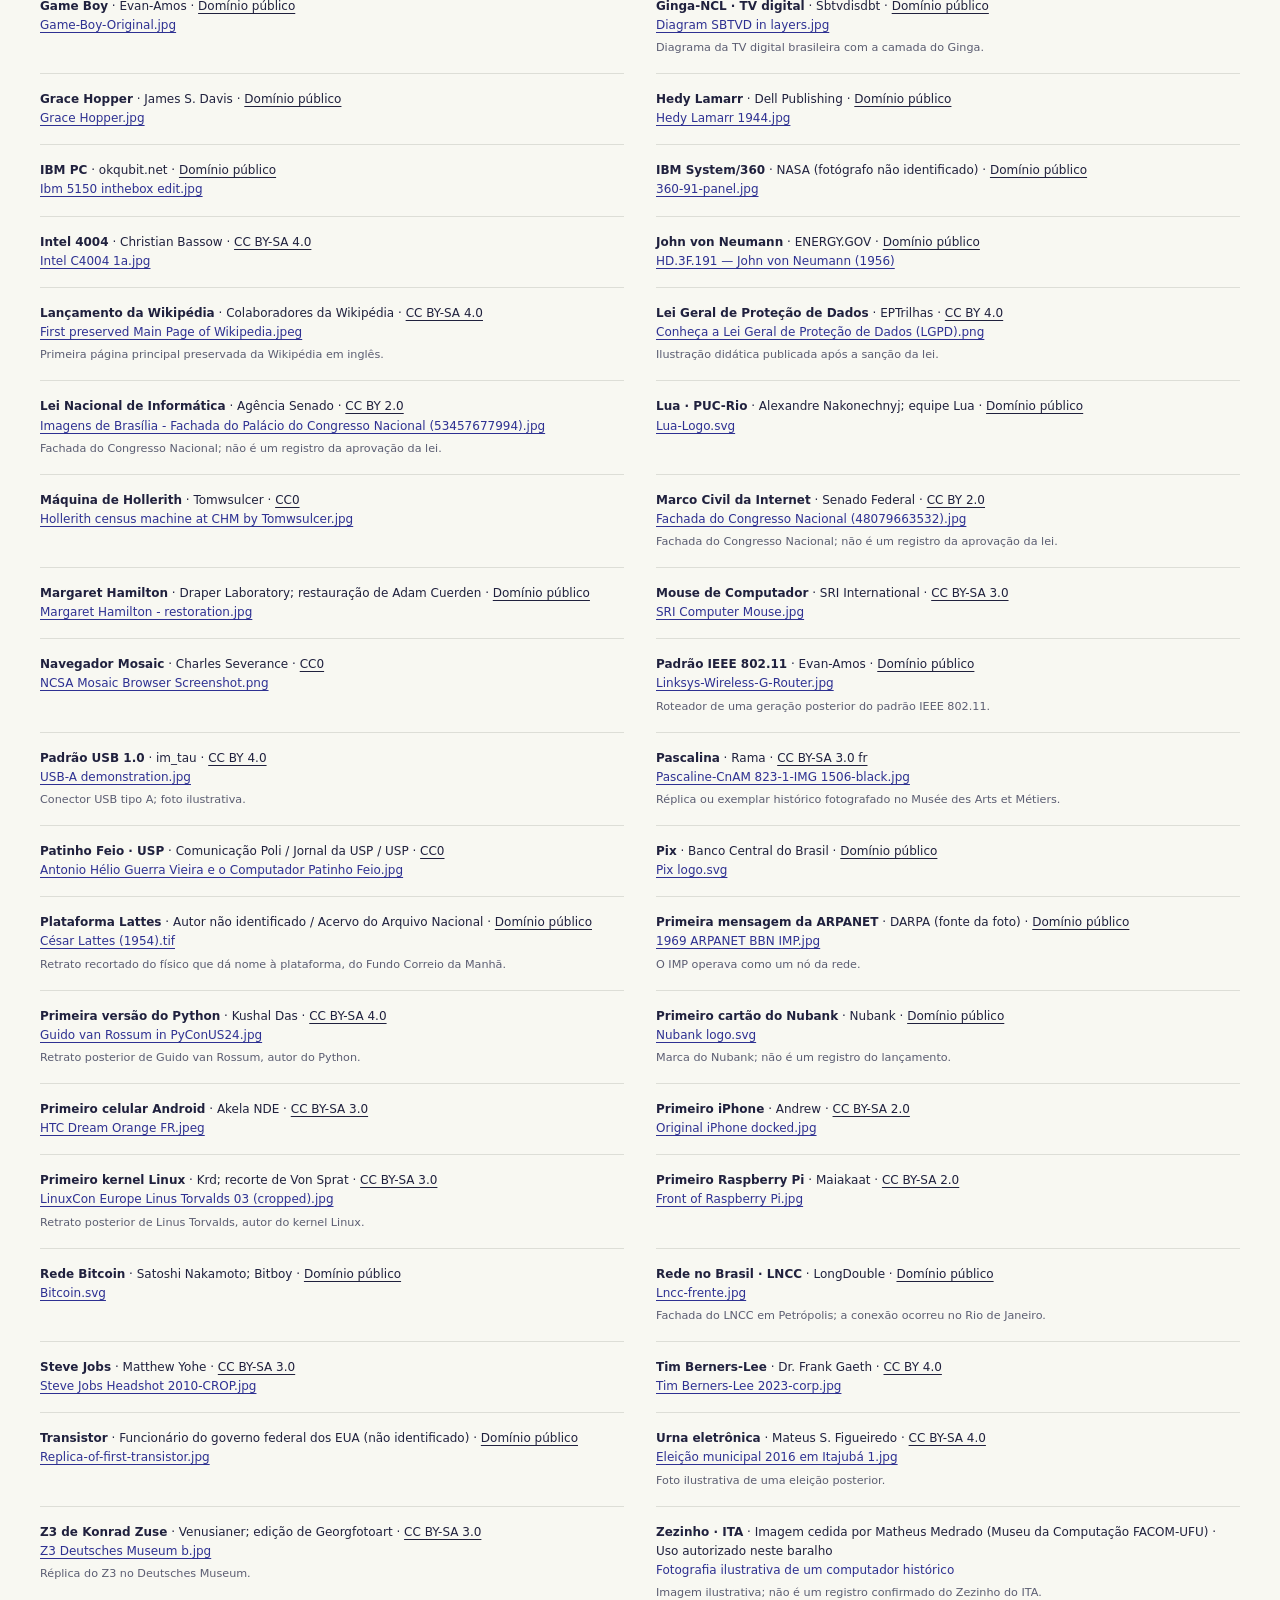
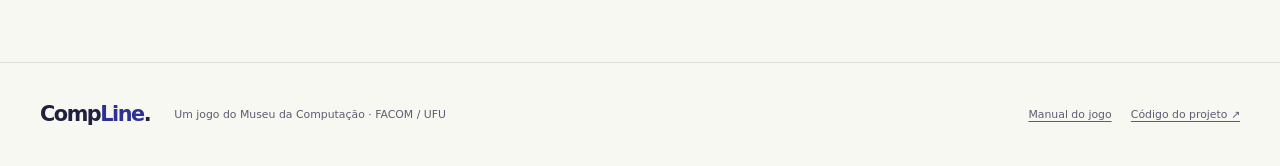
==== commit ea79711b: "Redesign website as CompLine and document the playable web game" ====
--- a/deck.html
+++ b/deck.html
@@ -3,68 +3,56 @@
 <head>
   <meta charset="utf-8">
   <meta name="viewport" content="width=device-width,initial-scale=1">
-  <title>Baralho Timeline: Duvido! · Museu da Computação FACOM-UFU</title>
+  <meta name="description" content="Explore as cartas de CompLine, descubra os anos e imprima o baralho do Museu da Computação da FACOM-UFU.">
+  <meta name="theme-color" content="#2e3192">
+  <title>O baralho · CompLine · Museu da Computação</title>
+  <link rel="icon" href="img/museu-symbol.png">
+  <link rel="stylesheet" href="site.css">
+  <link rel="stylesheet" href="cards.css">
   <link rel="stylesheet" href="deck.css">
-  <script src="deck.js" defer></script>
+  <script src="deck.js" type="module"></script>
 </head>
 <body>
-  <header class="site-head">
-    <a href="index.html">Museu da Computação <span>· FACOM-UFU</span></a>
-    <a href="#creditos">Créditos das imagens</a>
-    <a href="index.html#3">Como se joga ↗</a>
+  <a class="skip-link" href="#conteudo">Pular para o conteúdo</a>
+  <header class="site-header">
+    <div class="header-inner container">
+      <a class="brand-link" href="index.html" aria-label="CompLine, início">Comp<span>Line</span>.</a>
+      <nav aria-label="Navegação principal"><a href="index.html#como-jogar">Como jogar</a><a href="deck.html" aria-current="page">O baralho</a><a href="manual.html">Manual <span aria-hidden="true">↗</span></a></nav>
+      <a class="museum-link" href="index.html#sobre"><img src="img/museu-logo.png" width="5539" height="981" alt="Museu da Computação — sobre o projeto"></a>
+    </div>
   </header>
-  <main class="screen">
+  <main class="screen container" id="conteudo">
     <header class="deck-head">
-      <div>
-        <p class="eyebrow">// o baralho</p>
-        <h1>TIME<span>LINE</span><small>Duvido!</small></h1>
-        <p>Encaixe na história da computação. Alguém duvida?</p>
+      <div><p class="overline">O acervo em suas mãos</p><h1>Uma carta.<br><span>Um pedaço da história.</span></h1><p>Pessoas, ideias e invenções que mudaram a computação.<br>Explore as pistas. Vire as cartas. Faça conexões.</p></div>
+      <div class="deck-summary"><img src="img/museu-symbol.png" width="1321" height="864" alt=""><span class="mono">BRASIL + MUNDO<br>NO MESMO BARALHO</span></div>
+    </header>
+    <section class="print-panel" id="imprimir" aria-labelledby="print-heading">
+      <div><h2 id="print-heading">Leve CompLine para a mesa.</h2><p>O baralho completo, pronto para recortar. <a href="manual.html">Leve o manual também ↗</a></p><details><summary>Como configurar a impressão</summary><p>Papel A4, escala 100%, sem cabeçalhos nem rodapés e com gráficos de fundo. Frente e verso: virar pela borda longa. Faça uma folha de teste antes do baralho completo. Cartas de 63 × 88 mm; mantenha as páginas de créditos junto ao jogo.</p><p>A impressão inclui <strong>todas as cartas</strong>, independentemente dos filtros e dos versos revelados na tela.</p></details></div>
+      <div class="print-action"><button class="button button-primary" id="print" type="button" disabled>Preparando impressão…</button><p id="print-status" role="status">Carregando o baralho e as imagens.</p></div>
+    </section>
+    <section aria-labelledby="deck-title">
+      <div class="collection-heading"><h2 id="deck-title">Explore o baralho<span>Frente: nome e dica. Verso: ano.</span></h2><a class="text-link" href="#creditos">Créditos das imagens ↓</a></div>
+      <div class="deck-tools" id="deck-tools" hidden>
+        <div class="search-field"><label for="search">Buscar carta</label><input id="search" type="search" placeholder="Nome ou palavra da dica…" autocomplete="off"></div>
+        <div class="category-field"><label for="category">Categoria</label><select id="category"><option value="">Todas as categorias</option></select></div>
+        <button type="button" id="clear-filters" class="button button-secondary">Limpar filtros</button>
       </div>
-      <div class="print-action">
-        <button id="print" type="button" disabled>Imprimir baralho</button>
-        <p>A4 · frente e verso · virar pela borda longa · escala 100%</p>
-      </div>
-    </header>
-    <h2 class="deck-title" id="deck-title">O baralho <span>· frente: nome e dica · verso: ano</span></h2>
-    <p class="play-note">Na mesa, deixe as frentes à mostra e os anos escondidos. Leia o nome e a dica, encaixe na linha do tempo e espere o Duvido! antes de virar. <a href="index.html#3">Como se joga ↗</a></p>
-    <p id="status" role="status">Carregando cartas…</p>
-    <ul id="deck" class="deck" aria-labelledby="deck-title"></ul>
+      <p class="play-note">Esta é uma galeria para conhecer as cartas, não uma partida online. Na mesa, deixe os anos escondidos até a hora de conferir.</p>
+      <p id="status" role="status" aria-live="polite">Carregando cartas…</p>
+      <noscript><p class="notice">Ative o JavaScript para carregar e imprimir o baralho. Você ainda pode consultar o <a href="manual.html">manual com as regras</a>.</p></noscript>
+      <div id="load-error" class="notice" hidden><p>Não foi possível carregar o baralho. Verifique sua conexão e tente novamente. Se estiver abrindo os arquivos no computador, use um servidor local conforme o <a href="https://github.com/matheusmedrado/museuComp#ver-e-imprimir-o-baralho">guia do projeto</a>.</p><button class="button button-primary" id="retry" type="button">Tentar novamente</button></div>
+      <p class="empty-state" id="empty-state" hidden>Nenhuma carta encontrada. Tente outro termo ou limpe os filtros.</p>
+      <ul id="deck" class="deck" aria-labelledby="deck-title"></ul>
+    </section>
   </main>
   <div id="print-deck" aria-hidden="true"></div>
-  <section id="creditos" class="credits" aria-labelledby="credits-title">
-    <h2 id="credits-title">Créditos das imagens</h2>
+  <section id="creditos" class="credits container" aria-labelledby="credits-title">
+    <p class="overline">Quem ajuda a contar essa história</p><h2 id="credits-title">Créditos das imagens</h2>
     <p>As imagens foram redimensionadas, reenquadradas e tratadas com dithering. As versões derivadas de imagens CC BY-SA mantêm a licença indicada.</p>
     <p id="credits-status" role="status" hidden></p>
     <ul id="image-credits"></ul>
   </section>
-
-  <template id="front">
-    <div class="card front">
-      <div class="frame">
-        <div class="art"></div>
-        <div class="card-divider" aria-hidden="true"><span>?</span></div>
-        <div class="card-copy">
-          <div class="card-meta"><span class="category"></span><span class="difficulty" hidden><span class="level"></span><span class="pips" aria-hidden="true"></span></span><img class="museum-symbol" src="img/museu-symbol.png" alt="Museu da Computação" width="1321" height="864"></div>
-          <h2 class="name"></h2>
-          <p class="clue"></p>
-        </div>
-        <div class="card-foot"><span>Timeline: Duvido!</span><span class="unknown" aria-label="Ano desconhecido">????</span></div>
-        <small class="image-credit" hidden></small>
-      </div>
-    </div>
-  </template>
-  <template id="back">
-    <div class="card back">
-      <div class="frame">
-        <div class="card-head"><span class="wordmark">Timeline: Duvido!</span><img class="museum-symbol" src="img/museu-symbol.png" alt="Museu da Computação" width="1321" height="864"></div>
-        <div class="answer">
-          <div class="card-date"><p class="year"></p></div>
-          <small class="draft" hidden>Ano a confirmar</small>
-        </div>
-        <div class="back-foot"><span>Museu da Computação</span><span>FACOM · UFU</span></div>
-      </div>
-    </div>
-  </template>
+  <footer class="site-footer"><div class="container footer-inner"><a class="brand-link" href="index.html">Comp<span>Line</span>.</a><p>Um jogo do Museu da Computação · FACOM / UFU</p><div><a href="manual.html">Manual do jogo</a><a href="https://github.com/matheusmedrado/museuComp">Código do projeto ↗</a></div></div></footer>
   <template id="image-credit">
     <li>
       <strong class="credit-card"></strong> · <span class="credit-author"></span> · <a class="credit-license"></a>
--- a/site.css
+++ b/site.css
@@ -0,0 +1,133 @@
+:root { --navy: #2e3192; --cyan: #7fe7f5; --night: #171838; --ink: #20213e; --soft-ink: #5b5d72; --canvas: #f8f8f2; --line: #ddded7; --mono: ui-monospace, "SFMono-Regular", Consolas, monospace; }
+* { box-sizing: border-box; }
+html { scroll-behavior: smooth; scroll-padding-top: 2rem; }
+body { margin: 0; background: var(--canvas); color: var(--ink); font: 1rem/1.6 system-ui, -apple-system, BlinkMacSystemFont, "Segoe UI", sans-serif; }
+[hidden] { display: none !important; }
+a { color: inherit; text-underline-offset: .25em; }
+button, input, select { font: inherit; }
+button, select { cursor: pointer; }
+a, button, input, select, summary { -webkit-tap-highlight-color: transparent; }
+:focus-visible { outline: 3px solid var(--navy); outline-offset: 5px; }
+img { max-width: 100%; }
+.container { width: min(1200px, calc(100% - 5rem)); margin-inline: auto; }
+.mono, .overline { font-family: var(--mono); }
+.overline { margin: 0 0 1.2rem; font-size: .7rem; line-height: 1.6; font-weight: 600; text-transform: uppercase; letter-spacing: .1em; color: var(--navy); }
+.skip-link { position: fixed; top: .5rem; left: .5rem; z-index: 20; padding: .8rem 1rem; background: var(--night); color: white; transform: translateY(-160%); }
+.skip-link:focus { transform: translateY(0); }
+.site-header { border-bottom: 1px solid var(--line); background: var(--canvas); }
+.header-inner { min-height: 94px; display: flex; align-items: center; gap: 2.5rem; justify-content: space-between; }
+.brand-link { color: var(--ink); white-space: nowrap; text-decoration: none; font-weight: 800; font-size: 1.65rem; line-height: 1; letter-spacing: -.07em; }
+.brand-link > span:first-child { color: var(--navy); }
+.brand-dot { color: var(--navy); }
+.site-header nav { display: flex; align-items: center; gap: 2rem; margin-left: auto; }
+.site-header nav a { color: var(--soft-ink); font-size: .82rem; font-weight: 600; text-decoration: none; padding-block: .8rem; }
+.site-header nav a:hover, .site-header nav a[aria-current="page"] { color: var(--navy); text-decoration: underline; }
+.museum-link { display: flex; align-items: center; padding-left: 2rem; border-left: 1px solid var(--line); }
+.museum-link img { width: 185px; height: auto; }
+.hero-section { display: grid; grid-template-columns: 1.06fr 1fr; gap: 2rem; align-items: center; min-height: 690px; padding-block: 4.5rem 3.5rem; }
+.hero-copy { position: relative; z-index: 1; }
+.live-dot { display: inline-block; width: .45rem; height: .45rem; margin-right: .6rem; background: var(--navy); box-shadow: 0 0 0 4px #2e319211; border-radius: 50%; vertical-align: middle; }
+.hero-copy h1 { color: var(--ink); font-size: clamp(3.1rem, 5.6vw, 4.75rem); font-weight: 750; letter-spacing: -.065em; line-height: 1.04; margin: 0 0 1.6rem; }
+.hero-copy h1 > span { color: var(--navy); }
+.hero-description { max-width: 28rem; color: var(--soft-ink); font-size: 1.04rem; line-height: 1.75; }
+.actions { display: flex; flex-wrap: wrap; gap: 1.5rem; align-items: center; margin-top: 2rem; }
+.button { display: inline-flex; gap: 1.5rem; align-items: center; justify-content: center; border: 1px solid transparent; border-radius: 4px; padding: .9rem 1.3rem; text-decoration: none; font-size: .83rem; font-weight: 650; line-height: 1.5; }
+.button-primary { background: var(--navy); color: white; }
+.button-primary:hover { background: #202374; }
+.button-secondary { background: white; border-color: var(--line); color: var(--navy); }
+.text-link { font-size: .82rem; font-weight: 650; text-decoration: none; }
+.text-link:hover { text-decoration: underline; }
+.text-link > span { margin-left: .7rem; }
+.hero-facts { display: flex; justify-content: space-between; max-width: 29rem; padding-top: 1.8rem; margin: 2.6rem 0 0; border-top: 1px solid var(--line); gap: 1rem; }
+.hero-facts dt { font: 500 1.6rem/1.2 var(--mono); letter-spacing: -.06em; }
+.hero-facts dd { margin: .5rem 0 0; color: var(--soft-ink); font-size: .66rem; }
+.hero-exhibit { min-width: 0; position: relative; height: 550px; isolation: isolate; }
+.exhibit-grid { position: absolute; inset: 0 -1rem 0 0; background-image: linear-gradient(#2e31920b 1px, transparent 1px), linear-gradient(90deg, #2e31920b 1px, transparent 1px); background-size: 30px 30px; mask-image: radial-gradient(ellipse, #000 45%, transparent 75%); z-index: -1; }
+.exhibit-label { display: flex; justify-content: space-between; position: absolute; top: 0; inset-inline: 1rem; font-size: .6rem; text-transform: uppercase; letter-spacing: .13em; color: var(--soft-ink); }
+.exhibit-label > span { color: var(--navy); }
+.hero-cards { position: absolute; inset: 3rem 0 4rem; }
+.preview-loading { padding: 6rem 2rem; color: var(--soft-ink); }
+.hero-card { position: absolute; width: 46%; container-type: inline-size; filter: drop-shadow(0 20px 16px #17183825); }
+.hero-card .card { min-height: 0; }
+.hero-card:nth-child(1) { top: 7%; left: 2%; transform: rotate(-13deg); }
+.hero-card:nth-child(2) { top: 16%; right: 0; transform: rotate(13deg); }
+.hero-card:nth-child(3) { top: 19%; left: 28%; transform: rotate(-3deg); z-index: 2; }
+.exhibit-caption { position: absolute; display: flex; align-items: start; gap: .8rem; bottom: 0; left: 12%; color: var(--soft-ink); font: .65rem/1.8 var(--mono); }
+.exhibit-caption > span { color: var(--navy); font-size: 1.8rem; }
+.exhibit-caption strong { color: var(--ink); font-weight: 500; }
+.exhibit-cross { position: absolute; right: 0; bottom: 1rem; font: 1.7rem var(--mono); color: var(--navy); }
+.intro-strip { background: var(--navy); color: white; }
+.intro-strip .container { display: flex; align-items: center; gap: 2rem; padding-block: 1.3rem; }
+.intro-strip .mono { color: var(--cyan); font-size: .7rem; flex-shrink: 0; }
+.intro-strip p { font-size: .8rem; margin: 0; }
+.intro-strip .container > span:last-child { margin-left: auto; color: var(--cyan); font-size: 1.5rem; }
+.section { padding-block: 6rem; }
+h2 { font-size: clamp(2rem, 3.3vw, 2.75rem); line-height: 1.14; letter-spacing: -.05em; font-weight: 650; margin: 0; }
+.section-heading { display: flex; align-items: end; justify-content: space-between; gap: 2rem; margin-bottom: 2.8rem; }
+.section-heading h2 { max-width: 40rem; }
+.section-heading .text-link { white-space: nowrap; padding-bottom: .3rem; }
+.steps { display: grid; grid-template-columns: repeat(3, 1fr); gap: 1.3rem; padding: 0; margin: 0; list-style: none; }
+.steps > li { position: relative; padding: 1.8rem; border: 1px solid var(--line); background: #fff9; border-radius: 5px; }
+.step-number { font: .65rem var(--mono); color: var(--soft-ink); }
+.step-diagram { height: 6.5rem; display: flex; align-items: center; justify-content: center; gap: .4rem; color: var(--navy); }
+.step-diagram i, .diagram-read span { width: 2.5rem; height: 3.5rem; border: 1px solid var(--navy); border-radius: 4px; background: #e8e9f4; }
+.diagram-read span { display: grid; place-items: center; background: var(--navy); color: var(--cyan); font: 1.7rem var(--mono); transform: rotate(-12deg); }
+.diagram-read i { width: .9rem; height: 2px; border: none; background: var(--navy); }
+.diagram-read i:last-child { width: 1.7rem; }
+.diagram-place { gap: 1rem; background: linear-gradient(var(--navy),var(--navy)) center/60% 1px no-repeat; }
+.diagram-place span { display: grid; place-items: center; background: var(--canvas); border: 1px dashed var(--navy); width: 2.5rem; height: 3.5rem; border-radius: 4px; }
+.diagram-reveal span { background: var(--navy); color: white; font: 600 .85rem var(--mono); padding: .7rem 1rem; border-radius: 5px 5px 0 5px; transform: rotate(-6deg); }
+.diagram-reveal i { background: transparent; border: 0; font-size: 2rem; font-style: normal; display: grid; place-items: center; }
+.steps h3 { font-size: 1.2rem; letter-spacing: -.025em; margin: .6rem 0 .7rem; }
+.steps p { color: var(--soft-ink); font-size: .84rem; line-height: 1.8; margin: 0; }
+.rules-footnote { display: flex; align-items: baseline; gap: 1.5rem; margin-top: 1.5rem; }
+.rules-footnote .mono { font-size: .68rem; color: var(--navy); white-space: nowrap; }
+.rules-footnote p { font-size: .77rem; color: var(--soft-ink); margin: 0; }
+.modes-section { background: #efefe8; border-block: 1px solid var(--line); }
+.section-aside { max-width: 19rem; margin: 0; color: var(--soft-ink); font-size: .85rem; }
+.mode-grid { display: grid; grid-template-columns: 1fr 1fr; gap: 1.5rem; }
+.mode-panel { background: var(--canvas); padding: 2.3rem; border: 1px solid var(--line); border-radius: 5px; }
+.mode-top { display: flex; align-items: center; justify-content: space-between; color: var(--navy); font-size: .7rem; }
+.tag { display: inline-flex; border: 1px solid #2e319240; border-radius: 3px; padding: .2rem .6rem; font: .62rem/1.8 var(--mono); letter-spacing: .04em; text-transform: uppercase; }
+.mode-panel h3 { display: flex; align-items: center; justify-content: space-between; gap: 1rem; font-size: 2.2rem; letter-spacing: -.055em; margin: 1.5rem 0 .7rem; font-weight: 650; }
+.mode-panel h3 > span { font: 1.8rem var(--mono); color: var(--navy); }
+.mode-panel p, .mode-panel li { font-size: .85rem; color: var(--soft-ink); }
+.mode-panel ul { padding: 1.2rem 0 1.4rem; list-style: none; border-top: 1px solid var(--line); margin-top: 1.7rem; }
+.mode-panel li + li { margin-top: .5rem; }
+.mode-panel li::before { content: '+'; margin-right: .7rem; color: var(--navy); font-family: var(--mono); }
+.mode-hacker { background: var(--night); color: white; border-color: var(--night); }
+.mode-hacker p, .mode-hacker li { color: #c9cbdd; }
+.mode-hacker .mode-top, .mode-hacker h3 > span, .mode-hacker li::before, .mode-hacker .text-link { color: var(--cyan); }
+.mode-hacker .tag, .mode-hacker ul { border-color: #ffffff35; }
+.mode-hacker :focus-visible { outline-color: var(--cyan); }
+.print-section { display: grid; grid-template-columns: 1fr 1fr; align-items: center; gap: 5rem; }
+.section-description { color: var(--soft-ink); max-width: 30rem; font-size: .9rem; line-height: 1.8; margin-top: 1.4rem; }
+.small-note { font: .63rem/1.8 var(--mono); color: var(--soft-ink); margin-top: 1.3rem; }
+.print-art { min-height: 380px; display: grid; place-items: center; background: #e8ebed; border-radius: 5px; position: relative; background-image: radial-gradient(#2e319230 1px, transparent 1px); background-size: 14px 14px; }
+.paper-sheet { padding: 1rem 1.3rem; width: 215px; transform: rotate(-8deg); background: white; box-shadow: 12px 15px 0 #2e319210, 0 15px 30px #17183820; }
+.paper-sheet > span { font-size: .7rem; font-weight: 700; letter-spacing: -.03em; }
+.paper-grid { display: grid; grid-template-columns: repeat(3, 1fr); gap: .3rem; margin: .7rem 0; }
+.paper-grid i { display: grid; place-items: center; aspect-ratio: 63 / 88; background: var(--navy); color: var(--cyan); border-radius: 2px; font: .9rem var(--mono); }
+.paper-sheet small { font: .4rem var(--mono); color: var(--soft-ink); }
+.cut-mark { position: absolute; bottom: 2.5rem; right: 3rem; font-size: 2.5rem; color: var(--navy); transform: rotate(-30deg); }
+.about-section { background: #eeefe8; padding-block: 4.5rem; border-block: 1px solid var(--line); }
+.about-grid { display: grid; grid-template-columns: .9fr 1.1fr; gap: 5rem; align-items: center; }
+.about-logo img { display: block; width: 350px; height: auto; }
+.about-logo .mono { display: block; font-size: .58rem; color: var(--soft-ink); margin-top: 1.5rem; }
+.about-grid h2 { font-size: 2rem; max-width: 25rem; }
+.about-grid p:not(.overline) { color: var(--soft-ink); font-size: .85rem; }
+.future-section { display: flex; align-items: center; justify-content: space-between; gap: 3rem; padding-block: 4.5rem; }
+.future-section h2 { font-size: 1.7rem; }
+.future-section p:not(.overline) { color: var(--soft-ink); font-size: .85rem; max-width: 44rem; }
+.future-icon { font-size: 4rem; color: #b4b5c9; }
+.site-footer { border-top: 1px solid var(--line); padding-block: 2rem; }
+.footer-inner { display: flex; flex-wrap: wrap; gap: 1.5rem; align-items: center; }
+.site-footer .brand-link { font-size: 1.3rem; }
+.site-footer p, .site-footer a:not(.brand-link) { font-size: .68rem; color: var(--soft-ink); }
+.footer-inner > div { display: flex; flex-wrap: wrap; gap: 1.2rem; margin-left: auto; }
+@media (min-width: 1500px) { .hero-section { min-height: 750px; } }
+@media (max-width: 1050px) { .header-inner { gap: 1.5rem; } .museum-link img { width: 150px; } .museum-link { padding-left: 1.3rem; } .site-header nav { gap: 1.2rem; } .hero-section { gap: 1rem; } .hero-exhibit { height: 480px; } .hero-copy h1 { font-size: clamp(3rem, 5.6vw, 4.2rem); } .actions { gap: 1rem; } .hero-facts dd { font-size: .6rem; } .steps > li { padding: 1.3rem; } .print-section, .about-grid { gap: 3rem; } }
+@media (max-width: 760px) { .container { width: calc(100% - 2.5rem); } .header-inner { flex-wrap: wrap; padding-block: 1.2rem .6rem; gap: 1rem; } .brand-link { font-size: 1.6rem; } .museum-link { border: 0; padding: 0; margin-left: auto; order: 1; } .museum-link img { width: 145px; } .site-header nav { order: 2; width: 100%; margin: 0; gap: 1.6rem; } .site-header nav a { font-size: .77rem; padding-block: .4rem; } .hero-section { grid-template-columns: 1fr; padding-block: 3rem 2rem; gap: 1rem; } .hero-copy h1 { font-size: clamp(2.85rem, 9vw, 4.2rem); } .hero-description { font-size: 1rem; max-width: 30rem; } .hero-facts { max-width: none; margin-top: 2rem; } .hero-exhibit { height: 520px; width: min(100%, 500px); justify-self: center; margin-top: 1rem; } .intro-strip .container { flex-wrap: wrap; gap: .5rem; } .intro-strip .container > span:last-child { display: none; } .intro-strip p { width: 100%; } .section { padding-block: 3.5rem; } .section-heading { align-items: start; flex-direction: column; gap: 1.2rem; margin-bottom: 2rem; } .steps { grid-template-columns: 1fr; gap: 1rem; } .steps > li { padding: 1.5rem; } .step-diagram { float: right; width: 40%; height: 6rem; } .steps h3 { margin-top: 1.3rem; } .steps p { clear: both; } .rules-footnote { flex-direction: column; gap: .4rem; } .section-aside { max-width: 28rem; } .mode-grid { grid-template-columns: 1fr; } .mode-panel { padding: 1.8rem; } .print-section { grid-template-columns: 1fr; gap: 2.5rem; } .print-art { min-height: 350px; } .about-grid { grid-template-columns: 1fr; gap: 2.8rem; } .about-logo img { width: 280px; } .about-section { padding-block: 3.5rem; } .future-section { padding-block: 3rem; gap: 1rem; } .future-icon { display: none; } .footer-inner { align-items: start; flex-direction: column; gap: .8rem; } .footer-inner p { margin: 0; } .footer-inner > div { margin: .5rem 0 0; } }
+@media (max-width: 420px) { .hero-exhibit { height: 435px; } .hero-cards { inset-block: 3rem 4.5rem; } .hero-card { width: 48%; } .exhibit-caption { left: 5%; font-size: .6rem; } .museum-link img { width: 130px; } .overline { font-size: .61rem; } .hero-facts { gap: .6rem; } .hero-facts dd { max-width: 6rem; line-height: 1.5; } }
+@media (prefers-reduced-motion: reduce) { html { scroll-behavior: auto; } }
+@media print { .site-header, .site-footer, .skip-link { display: none; } .hero-section, .print-section, .about-grid { display: block; min-height: 0; } .hero-exhibit, .print-art, .future-icon { display: none; } .container { width: 100%; } .section { padding-block: 1rem; } .section, .about-section { break-inside: avoid; } .button { border-color: currentColor; } }
--- a/cards.css
+++ b/cards.css
@@ -0,0 +1,30 @@
+/* One design for every generated face, on screen and on paper. */
+.card { --paper: #fff; --muted: #dedff2; container-type: inline-size; width: 100%; aspect-ratio: 63 / 88; background: var(--navy); color: var(--paper); padding: 7%; border-radius: 4%; }
+.frame { position: relative; height: 100%; display: flex; flex-direction: column; min-width: 0; }
+.card-head { display: flex; align-items: center; justify-content: space-between; padding: 0 0 6%; gap: 4%; border-bottom: 1px solid #ffffff40; }
+.wordmark { font: 650 5cqw/1 system-ui, sans-serif; letter-spacing: -.05em; }
+.museum-symbol { display: block; flex: none; width: 10cqw; height: auto; filter: brightness(0) invert(1); }
+.card-meta { display: flex; align-items: center; justify-content: space-between; flex-wrap: wrap; gap: .35em; margin: 0 0 4%; padding-left: 13%; color: var(--cyan); font: 500 2.4cqw/1.2 var(--mono); letter-spacing: .04em; text-transform: uppercase; }
+.category { overflow-wrap: anywhere; }
+.difficulty, .pips { display: flex; align-items: center; gap: .3em; }
+.pips i { display: block; width: .7em; height: .7em; border: 1px solid var(--cyan); }
+.pips .on { background: var(--cyan); }
+.art { flex: none; background: #dbfaff; }
+.art svg, .art canvas { display: block; width: 100%; height: 100%; }
+.art canvas { object-fit: cover; object-position: center; image-rendering: pixelated; }
+.name { margin: 0 0 3%; font-size: 7.6cqw; font-weight: 550; line-height: 1; letter-spacing: -.035em; overflow-wrap: anywhere; }
+.clue { margin: 0; color: var(--muted); font-size: 3.65cqw; line-height: 1.4; }
+.card-foot { display: flex; align-items: center; justify-content: space-between; gap: 2%; padding: 4% 0 0; margin: auto 6% 0; border-top: 1px solid #ffffff2e; font: 500 2.6cqw/1.2 var(--mono); letter-spacing: .03em; }
+.unknown { color: var(--cyan); font-size: 3.4cqw; letter-spacing: .12em; }
+.image-credit { margin: 3% 6% 5%; color: var(--muted); font: 2cqw/1.3 var(--mono); overflow-wrap: anywhere; }
+.front { padding: 0; overflow: hidden; }
+.front .art { aspect-ratio: 63 / 48.4; }
+.card-copy { padding: 7% 6% 4%; }
+.card-divider { position: relative; height: 0; border-top: 2px solid var(--cyan); margin-top: -1px; z-index: 2; }
+.card-divider > span { position: absolute; left: 6%; top: 0; transform: translateY(-50%); display: grid; place-items: center; width: 10cqw; height: 10cqw; border: 2px solid var(--cyan); border-radius: 50%; background: var(--navy); color: var(--cyan); font: 650 6cqw/1 system-ui, sans-serif; }
+.card-divider::after { content: ''; position: absolute; top: 0; right: 8%; width: 2cqw; height: 2cqw; border: 1px solid var(--cyan); background: var(--navy); transform: translateY(-50%) rotate(45deg); }
+.answer { display: flex; flex-direction: column; align-items: stretch; justify-content: center; text-align: center; flex: 1; }
+.card-date { padding: 12% 0; }
+.year { margin: 0; font: 650 32cqw/.95 system-ui, sans-serif; letter-spacing: -.08em; }
+.back-foot { display: flex; justify-content: space-between; flex-wrap: wrap; gap: .5em 3%; margin-top: 8%; color: var(--muted); font: 2.3cqw/1.3 var(--mono); }
+.draft { align-self: start; margin-top: 4%; padding: .35em .65em; background: var(--cyan); color: var(--night); border-radius: .25em; font-size: 3cqw; font-weight: 750; }
--- a/deck.css
+++ b/deck.css
@@ -1,96 +1,55 @@
-:root {
-  --navy: #2e3192;
-  --cyan: #7fe7f5;
-  --night: #15163f;
-  --paper: #fff;
-  --muted: #dedff2;
-  --mono: ui-monospace, "Courier New", monospace;
-}
-
-* { box-sizing: border-box; }
-[hidden] { display: none !important; }
-body { margin: 0; background: var(--night); color: white; font: 1rem/1.45 system-ui, sans-serif; }
-a { color: var(--cyan); }
-button { font: inherit; cursor: pointer; }
-button:disabled { cursor: wait; opacity: .6; }
-button:focus-visible, a:focus-visible { outline: 3px solid #fff; outline-offset: 4px; }
-.site-head, .screen, .credits { max-width: 80rem; margin: auto; padding-inline: clamp(1rem, 4vw, 3rem); }
-.site-head { display: flex; justify-content: space-between; flex-wrap: wrap; gap: .5rem 1rem; padding-block: 1.1rem; border-bottom: 1px solid #ffffff35; font-size: .9rem; }
-.site-head span { color: #dedff2; }
-.deck-head { display: flex; align-items: end; justify-content: space-between; flex-wrap: wrap; gap: 1rem 2rem; padding-block: clamp(1.6rem, 5vw, 3.5rem) 2rem; }
-.eyebrow { font: 1rem var(--mono); color: var(--cyan); margin: 0; }
-h1 { font-size: clamp(2.8rem, 10vw, 5.5rem); line-height: 1; letter-spacing: -.06em; margin: .15em 0; }
-h1 span { color: var(--cyan); }
-h1 small { display: block; margin-top: .15em; font-size: .45em; letter-spacing: -.04em; }
-.deck-head p { margin-bottom: 0; }
-.print-action { max-width: 20rem; }
-.print-action button { border: 0; border-radius: .35rem; background: var(--cyan); color: var(--night); font-weight: 750; padding: .6rem 1rem; }
-.print-action p, #status { font: .8rem/1.45 var(--mono); color: #dedff2; }
-#status { margin: .85rem 0 1.15rem; }
-.deck { padding: 0 0 3rem; margin: 0; list-style: none; display: grid; grid-template-columns: repeat(auto-fit, minmax(min(100%, 15rem), 1fr)); gap: 1.45rem; }
-.deck li { min-width: 0; container-type: inline-size; display: flex; flex-direction: column; }
-.deck .card {
-  display: flex;
-  flex: 1 0 auto;
-  aspect-ratio: auto;
-  min-height: calc(100cqw * 88 / 63);
-  box-shadow: 0 .8rem 1.6rem #08092160;
-  cursor: pointer;
-}
+.deck-head { display: flex; align-items: center; justify-content: space-between; gap: 2rem; padding-block: 4rem 3rem; }
+.deck-head h1 { margin: 0; font-size: clamp(2.5rem, 4.6vw, 4rem); line-height: 1.06; letter-spacing: -.06em; font-weight: 650; }
+.deck-head h1 span { color: var(--navy); }
+.deck-head p:not(.overline) { color: var(--soft-ink); font-size: .9rem; margin-top: 1.5rem; }
+.deck-summary { display: flex; flex-direction: column; align-items: end; gap: 1.3rem; min-width: 9rem; color: var(--navy); font-size: .6rem; text-align: right; line-height: 1.8; }
+.deck-summary img { width: 70px; height: auto; }
+.print-panel { display: flex; align-items: center; justify-content: space-between; gap: 2.5rem; border: 1px solid var(--line); border-radius: 5px; padding: 1.7rem 2rem; background: #efefe8; margin-bottom: 3.5rem; }
+.print-panel h2 { font-size: 1.2rem; letter-spacing: -.025em; }
+.print-panel p { font-size: .8rem; color: var(--soft-ink); margin: .5rem 0 0; }
+.print-panel details { margin-top: .7rem; max-width: 42rem; }
+.print-panel summary { cursor: pointer; font-size: .75rem; color: var(--navy); font-weight: 600; width: fit-content; }
+.print-panel details p { font-size: .75rem; }
+.print-action { min-width: 15rem; max-width: 18rem; }
+.print-action button { width: 100%; }
+button:disabled { cursor: wait; opacity: .55; }
+#print-status { font: .65rem/1.6 var(--mono); }
+.collection-heading { display: flex; align-items: center; justify-content: space-between; gap: 1rem; margin-bottom: 1.5rem; }
+.collection-heading h2 { font-size: 1.5rem; letter-spacing: -.04em; }
+.collection-heading h2 span { display: block; margin-top: .6rem; font-size: .75rem; font-weight: 400; letter-spacing: 0; color: var(--soft-ink); }
+.deck-tools { display: flex; align-items: end; flex-wrap: wrap; gap: 1rem; padding: 1.2rem; border: 1px solid var(--line); border-radius: 5px; background: #fff8; }
+.deck-tools label { display: block; margin-bottom: .35rem; font: .65rem var(--mono); color: var(--soft-ink); }
+.deck-tools input, .deck-tools select { min-height: 44px; padding: .65rem .9rem; background: white; border: 1px solid #b8bac8; color: var(--ink); border-radius: 3px; font-size: .83rem; width: 100%; }
+.search-field { flex: 1 1 18rem; }
+.category-field { flex: 1 1 12rem; }
+.deck-tools button { min-height: 44px; }
+.play-note { color: var(--soft-ink); font-size: .75rem; }
+#status { font: .7rem/1.6 var(--mono); margin: 1.5rem 0 1.3rem; color: var(--soft-ink); }
+.deck { display: grid; grid-template-columns: repeat(4, minmax(0, 1fr)); gap: 2rem 1.5rem; padding: 0 0 4rem; margin: 0; list-style: none; }
+.deck > li { min-width: 0; container-type: inline-size; display: flex; flex-direction: column; }
+.deck .card { display: flex; flex: 1 0 auto; aspect-ratio: auto; min-height: calc(100cqw * 88 / 63); box-shadow: 0 .4rem 1rem #17183815; cursor: pointer; }
 .deck .frame { flex: 1; min-width: 0; height: auto; overflow: visible; }
 .deck .card-head, .deck .card-foot { flex-wrap: wrap; row-gap: .35em; }
-.credits { border-top: 1px solid #ffffff35; padding-bottom: 3rem; }
-.credits ul { padding-left: 1.25rem; overflow-wrap: anywhere; }
-.credits li + li { margin-top: .75rem; }
-.credit-source { display: block; }
-.credit-note { margin: .25rem 0 0; }
-.flip { display: block; width: 100%; margin-top: .5rem; padding: .45rem; border: 1px solid #ffffff50; border-radius: .4rem; color: var(--cyan); background: transparent; }
-.flip:hover { background: #ffffff14; }
-
-/* One design for every generated face, on screen and on paper. */
-.card { container-type: inline-size; width: 100%; aspect-ratio: 63 / 88; background: var(--navy); color: var(--paper); padding: 7%; border-radius: 4%; }
-.frame { position: relative; height: 100%; display: flex; flex-direction: column; min-width: 0; }
-.card-head { display: flex; align-items: center; justify-content: space-between; padding: 0 0 6%; gap: 4%; border-bottom: 1px solid #ffffff40; }
-.wordmark { font: 650 5cqw/1 system-ui, sans-serif; letter-spacing: -.05em; }
-.museum-symbol { display: block; flex: none; width: 10cqw; height: auto; filter: brightness(0) invert(1); }
-.card-meta { display: flex; align-items: center; justify-content: space-between; flex-wrap: wrap; gap: .35em; margin: 0 0 4%; padding-left: 13%; color: var(--cyan); font: 500 2.4cqw/1.2 var(--mono); letter-spacing: .04em; text-transform: uppercase; }
-.category { overflow-wrap: anywhere; }
-.difficulty, .pips { display: flex; align-items: center; gap: .3em; }
-.pips i { display: block; width: .7em; height: .7em; border: 1px solid var(--cyan); }
-.pips .on { background: var(--cyan); }
-.art { flex: none; background: #dbfaff; }
-.art svg, .art canvas { display: block; width: 100%; height: 100%; }
-.art canvas { object-fit: cover; object-position: center; image-rendering: pixelated; }
-.name { margin: 0 0 3%; font-size: 7.6cqw; font-weight: 550; line-height: 1; letter-spacing: -.035em; overflow-wrap: anywhere; }
-.clue { margin: 0; color: var(--muted); font-size: 3.65cqw; line-height: 1.4; }
-.card-foot { display: flex; align-items: center; justify-content: space-between; gap: 2%; padding: 4% 0 0; margin: auto 6% 0; border-top: 1px solid #ffffff2e; font: 500 2.6cqw/1.2 var(--mono); letter-spacing: .03em; }
-.unknown { color: var(--cyan); font-size: 3.4cqw; letter-spacing: .12em; }
-.image-credit { margin: 3% 6% 5%; color: var(--muted); font: 2cqw/1.3 var(--mono); overflow-wrap: anywhere; }
-.front { padding: 0; overflow: hidden; }
-.front .art { aspect-ratio: 63 / 48.4; }
-.card-copy { padding: 7% 6% 4%; }
-.card-divider { position: relative; height: 0; border-top: 2px solid var(--cyan); margin-top: -1px; z-index: 2; }
-.card-divider > span { position: absolute; left: 6%; top: 0; transform: translateY(-50%); display: grid; place-items: center; width: 10cqw; height: 10cqw; border: 2px solid var(--cyan); border-radius: 50%; background: var(--navy); color: var(--cyan); font: 650 6cqw/1 system-ui, sans-serif; }
-.card-divider::after { content: ''; position: absolute; top: 0; right: 8%; width: 2cqw; height: 2cqw; border: 1px solid var(--cyan); background: var(--navy); transform: translateY(-50%) rotate(45deg); }
-.answer { display: flex; flex-direction: column; align-items: stretch; justify-content: center; text-align: center; flex: 1; }
-.card-date { padding: 12% 0; }
-.year { margin: 0; font: 650 32cqw/.95 system-ui, sans-serif; letter-spacing: -.08em; }
-.back-foot { display: flex; justify-content: space-between; flex-wrap: wrap; gap: .5em 3%; margin-top: 8%; color: var(--muted); font: 2.3cqw/1.3 var(--mono); }
-.draft { align-self: start; margin-top: 4%; padding: .35em .65em; background: var(--cyan); color: var(--night); border-radius: .25em; font-size: 3cqw; font-weight: 750; }
+.flip { width: 100%; min-height: 44px; margin-top: .7rem; padding: .5rem; border: 1px solid #cbccd9; border-radius: 4px; color: var(--navy); background: transparent; font: .65rem var(--mono); }
+.flip:hover { background: #2e31920a; border-color: var(--navy); }
+.notice, .empty-state { background: #e8e9f4; padding: 1.5rem; border-left: 3px solid var(--navy); border-radius: 3px; margin-block: 1.5rem; font-size: .85rem; }
+.credits { border-top: 1px solid var(--line); padding-block: 3rem; }
+.credits h2 { font-size: 1.8rem; }
+.credits > p:not(.overline) { font-size: .82rem; color: var(--soft-ink); max-width: 48rem; }
+.credits ul { padding: 0; list-style: none; display: grid; grid-template-columns: 1fr 1fr; gap: 1rem 2rem; font-size: .75rem; overflow-wrap: anywhere; }
+.credits li { border-top: 1px solid var(--line); padding-top: 1rem; }
+.credit-source { display: block; color: var(--navy); }
+.credit-note { margin: .25rem 0 0; color: var(--soft-ink); font-size: .7rem; }
 #print-deck { display: none; }
-.deck-title { margin: 0; font-size: 1.3rem; letter-spacing: -.03em; }
-.deck-title span { color: #bfc0d8; font-size: .9rem; font-weight: 400; letter-spacing: 0; }
-.play-note { max-width: 50rem; color: var(--muted); font-size: .9rem; }
-
-@media (prefers-reduced-motion: no-preference) {
-  .deck .card { animation: reveal .23s ease-out; }
-  @keyframes reveal { from { transform: perspective(32rem) rotateY(25deg); opacity: .65; } }
-}
+@media (max-width: 1000px) { .deck { grid-template-columns: repeat(3, minmax(0, 1fr)); } }
+@media (max-width: 760px) { .deck-head { padding-block: 2.5rem 2rem; } .deck-summary { display: none; } .print-panel { flex-direction: column; align-items: start; gap: 1.5rem; padding: 1.4rem; } .print-action { max-width: none; width: 100%; } .deck { grid-template-columns: repeat(2, minmax(0, 1fr)); gap: 1.5rem 1rem; } .collection-heading { flex-direction: column; align-items: start; } .credits ul { grid-template-columns: 1fr; } }
+@media (max-width: 420px) { .deck { grid-template-columns: 1fr; padding-inline: .8rem; } .deck-tools { padding: 1rem; } .deck-tools button { width: 100%; } }
+@media (prefers-reduced-motion: no-preference) { .deck .card { animation: reveal .2s ease-out; } @keyframes reveal { from { transform: perspective(32rem) rotateY(15deg); opacity: .65; } } }
 
 @page { size: A4 portrait; margin: 0; }
 @media print {
   html, body { background: white; }
-  .site-head, .screen { display: none; }
+  .site-header, .site-footer, .screen, .skip-link, .credits .overline { display: none; }
   #print-deck { display: block; }
   .print-sheet {
     width: 210mm;
@@ -116,6 +75,8 @@
   .credits {
     break-before: page;
     width: 210mm;
+    max-width: none;
+    margin: 0;
     padding: 9mm;
     border: 0;
     color: black;
@@ -123,7 +84,7 @@
     line-height: 1.16;
   }
   .credits h2 { margin: 0; font-size: 16pt; }
-  .credits ul { columns: 2; column-gap: 6mm; padding: 0; list-style: none; }
+  .credits ul { display: block; columns: 2; column-gap: 6mm; padding: 0; list-style: none; }
   .credits li { break-inside: avoid; border-top: 1px solid #bbb; padding-block: 1mm 1.5mm; }
   .credits li + li { margin-top: 0; }
   .credits a { color: inherit; }
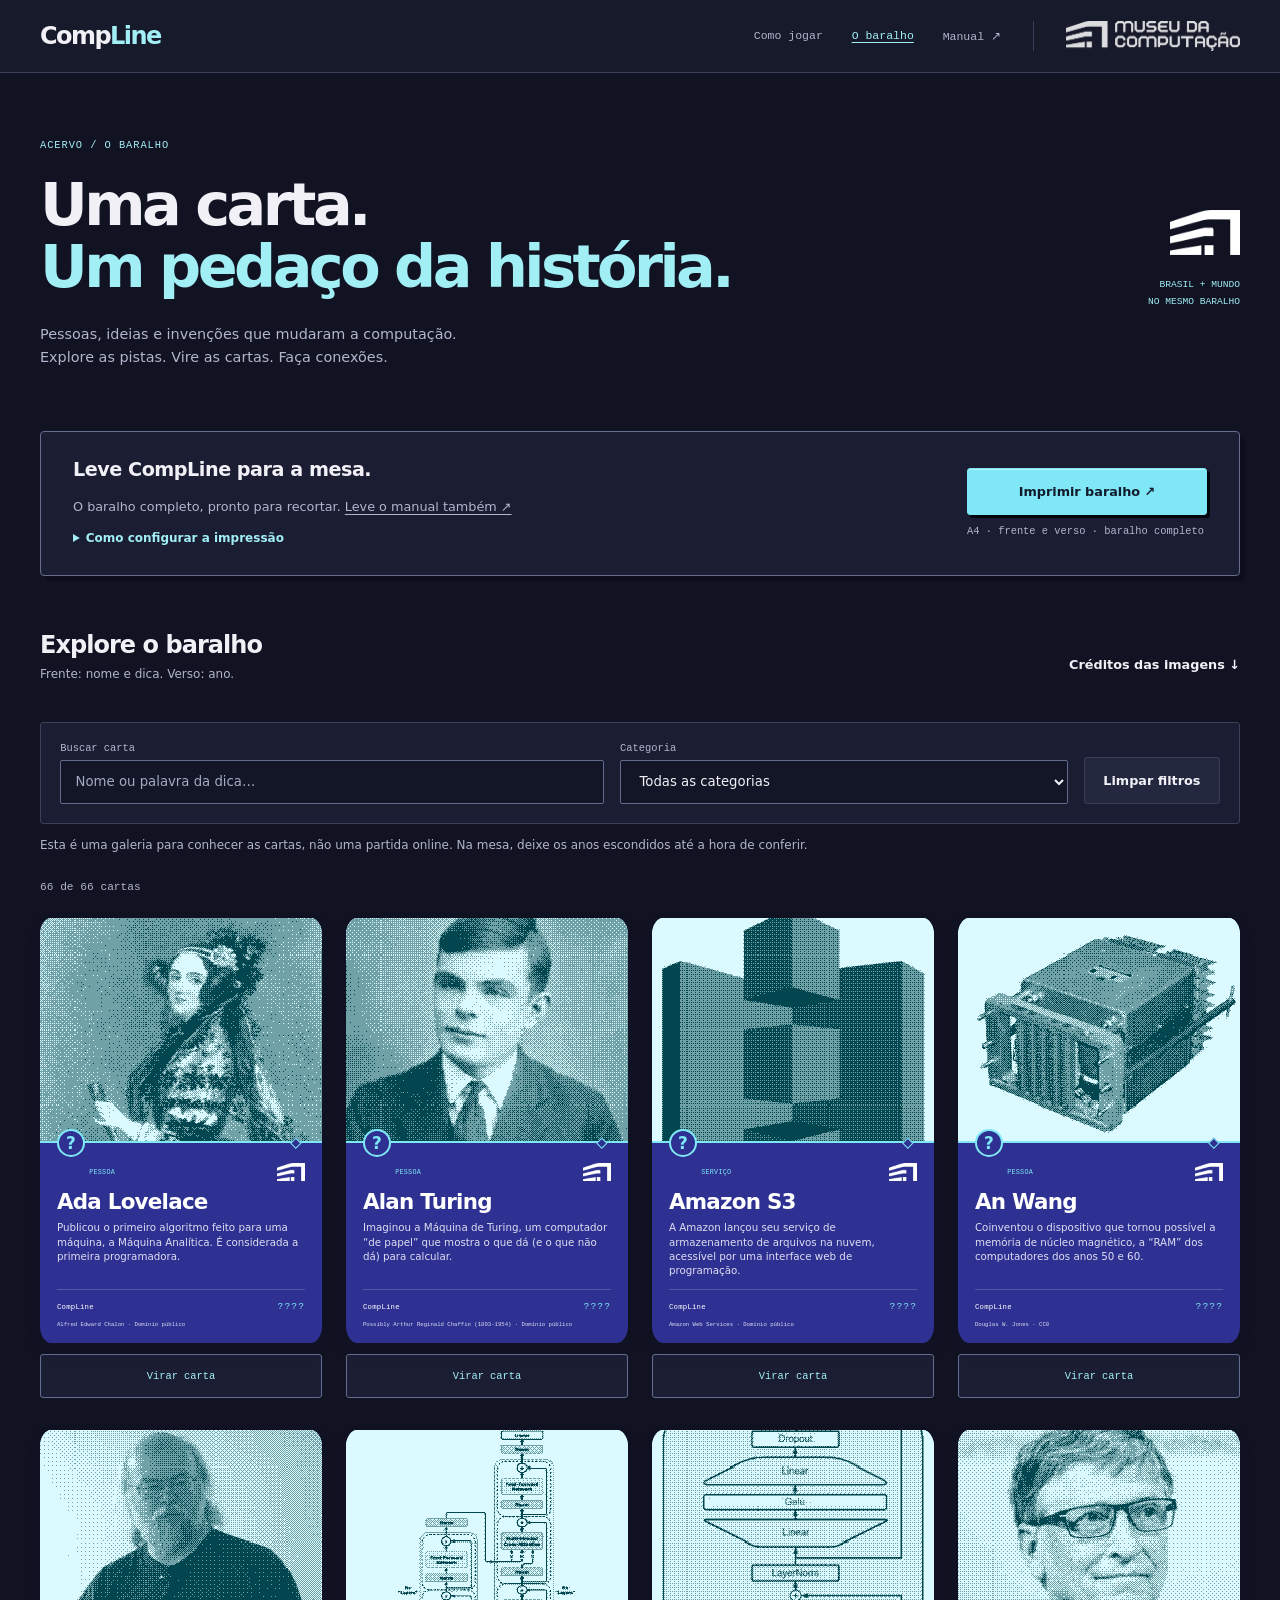
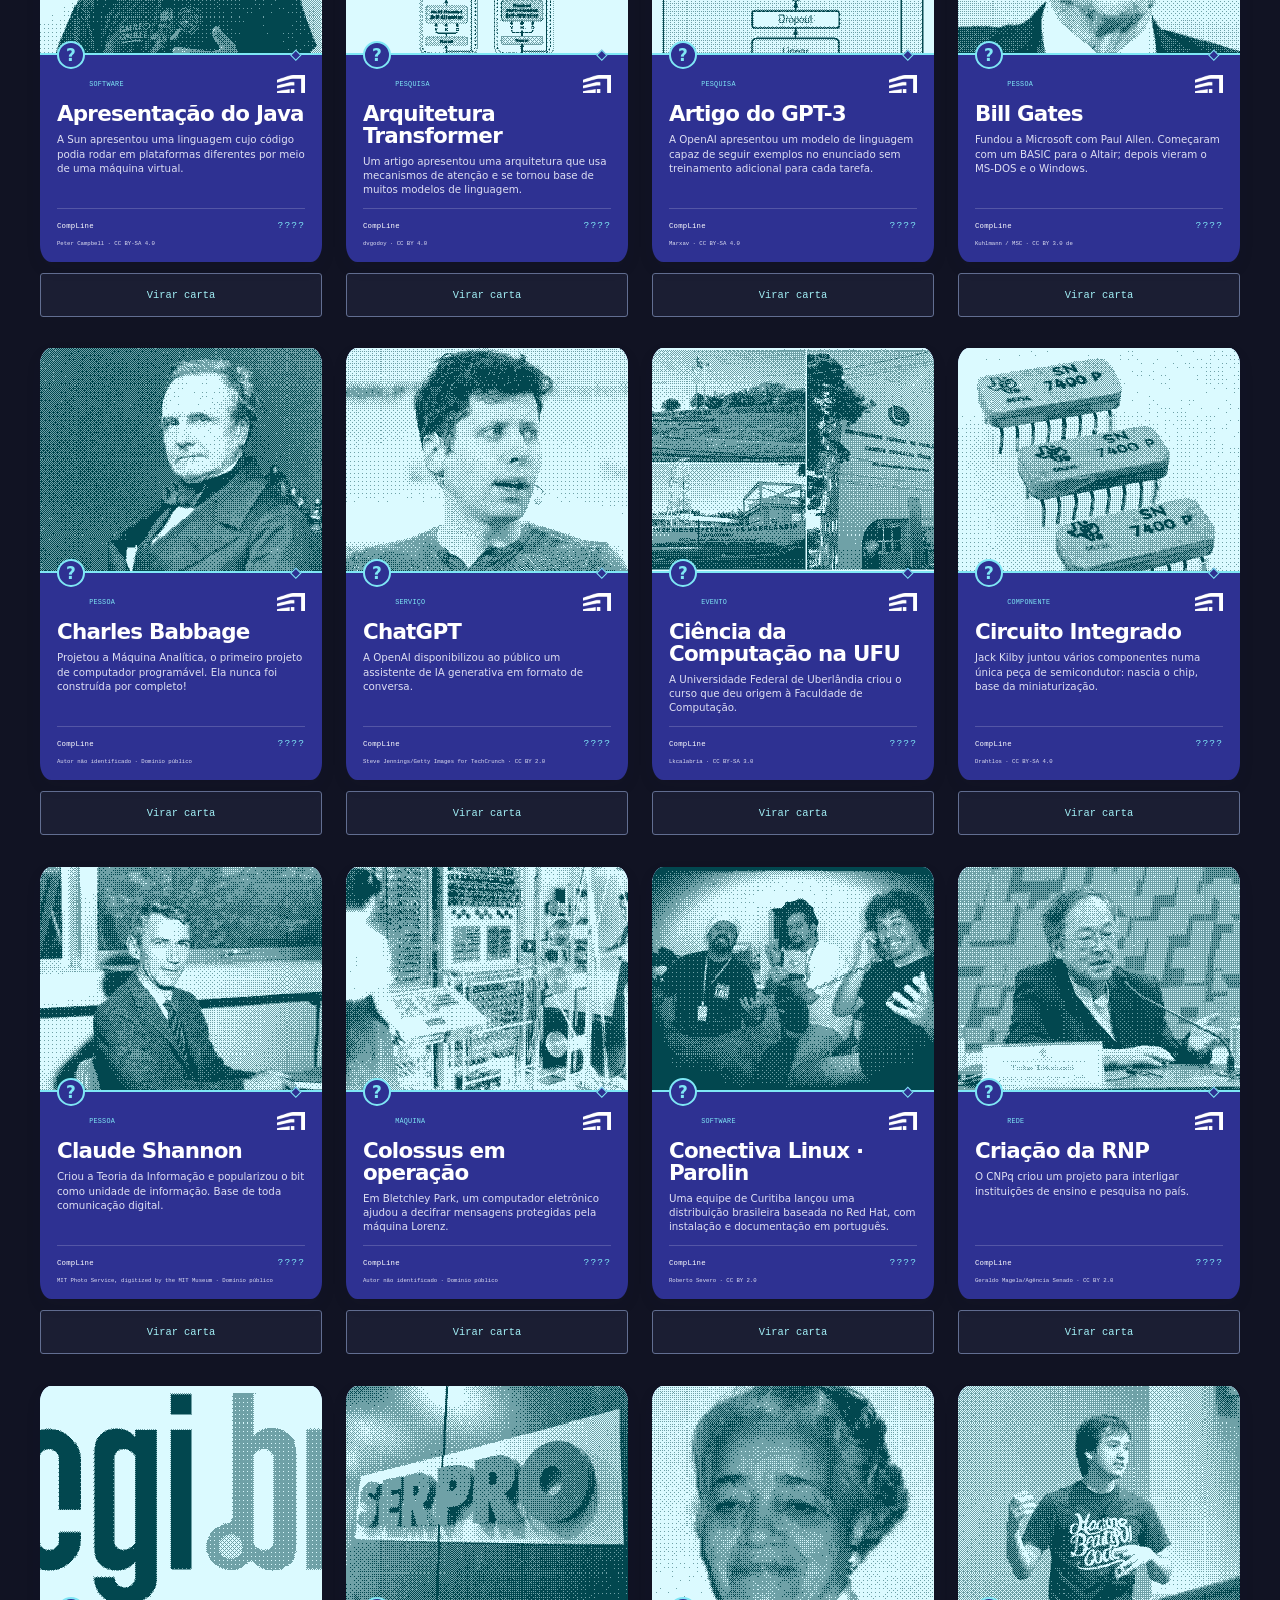
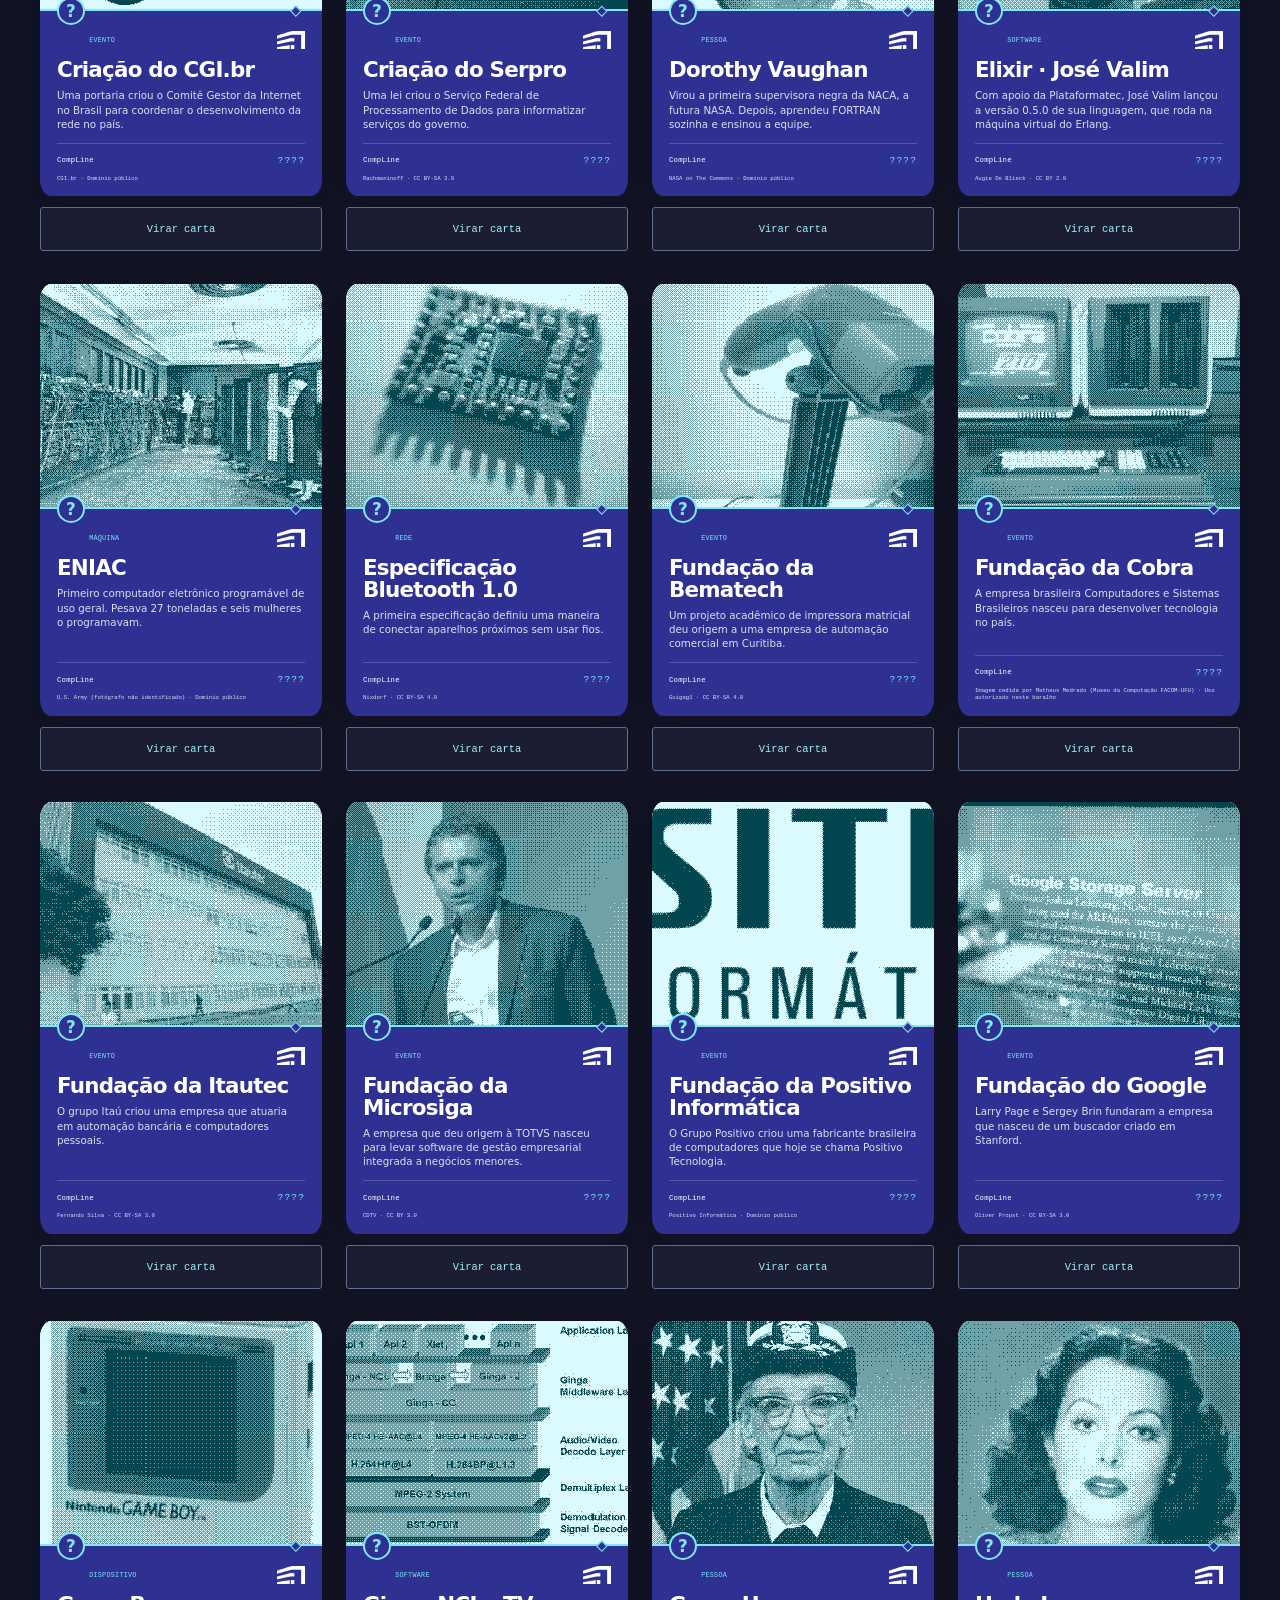
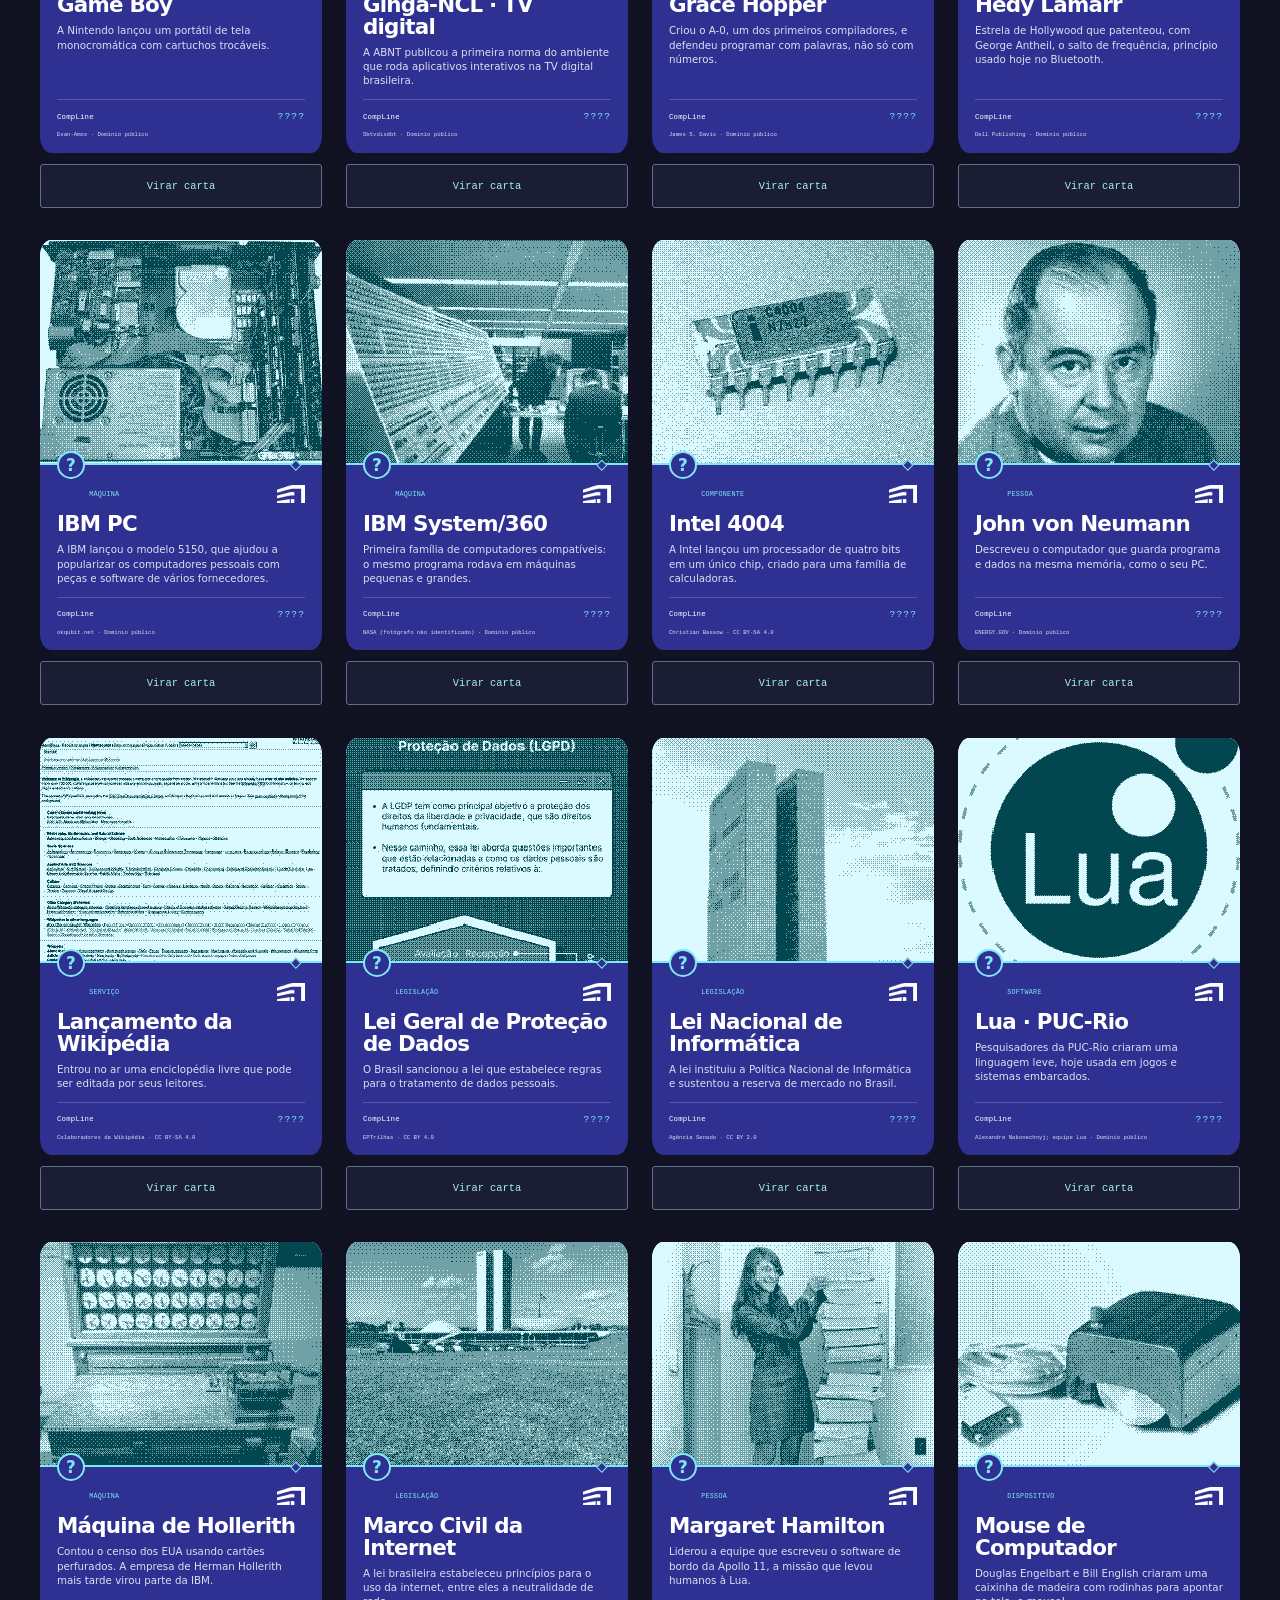
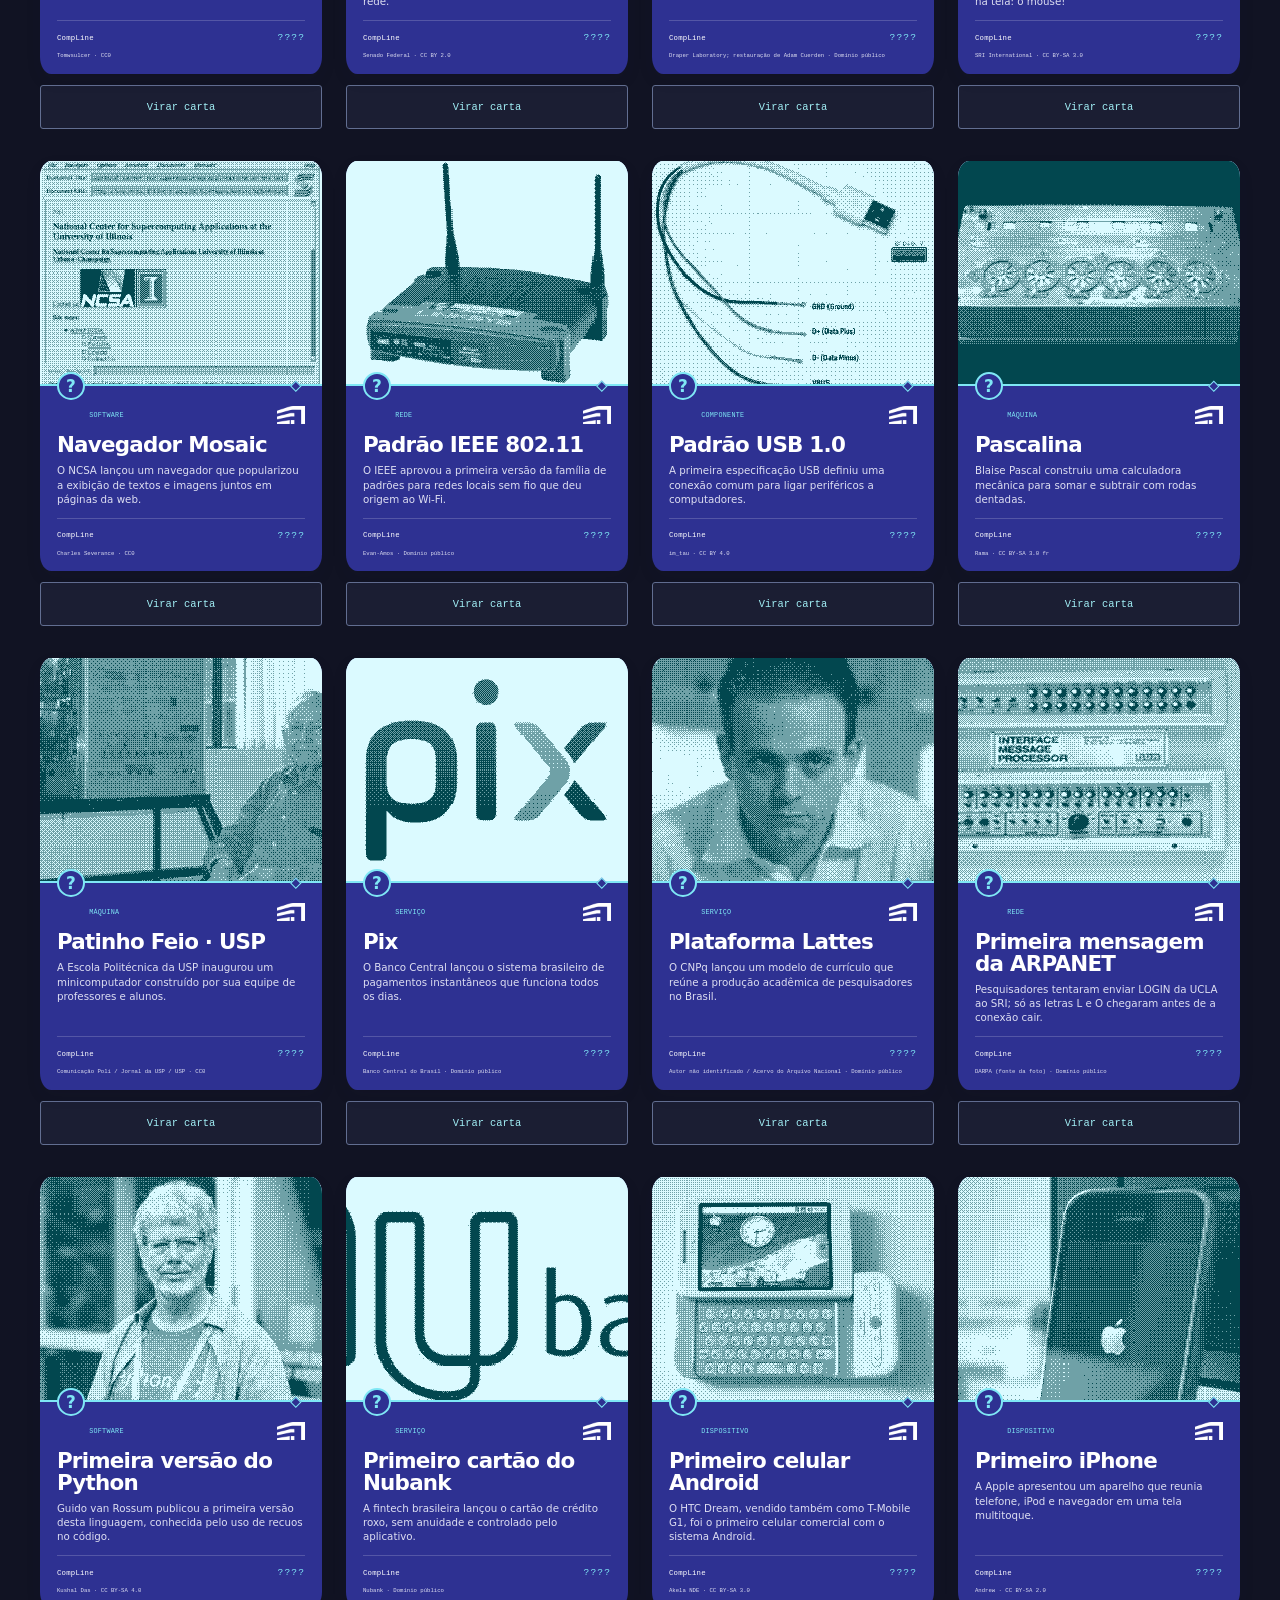
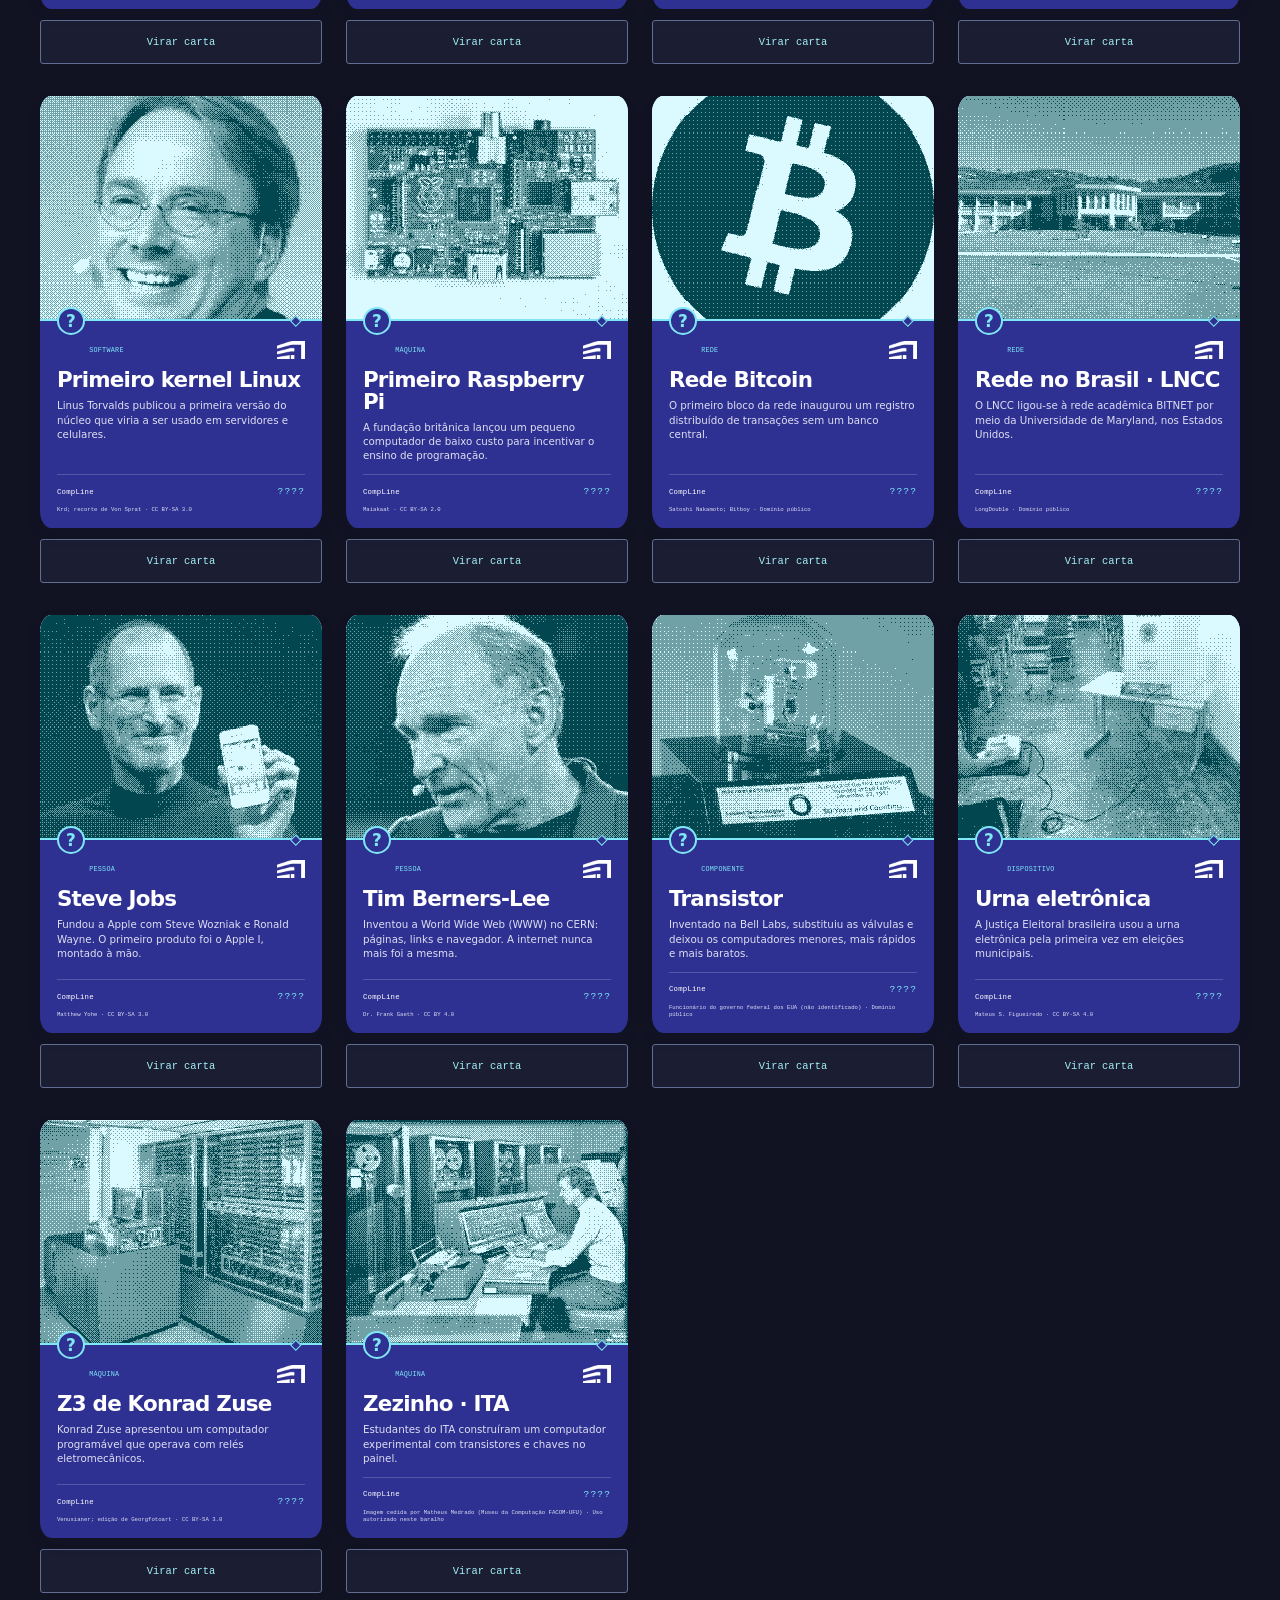
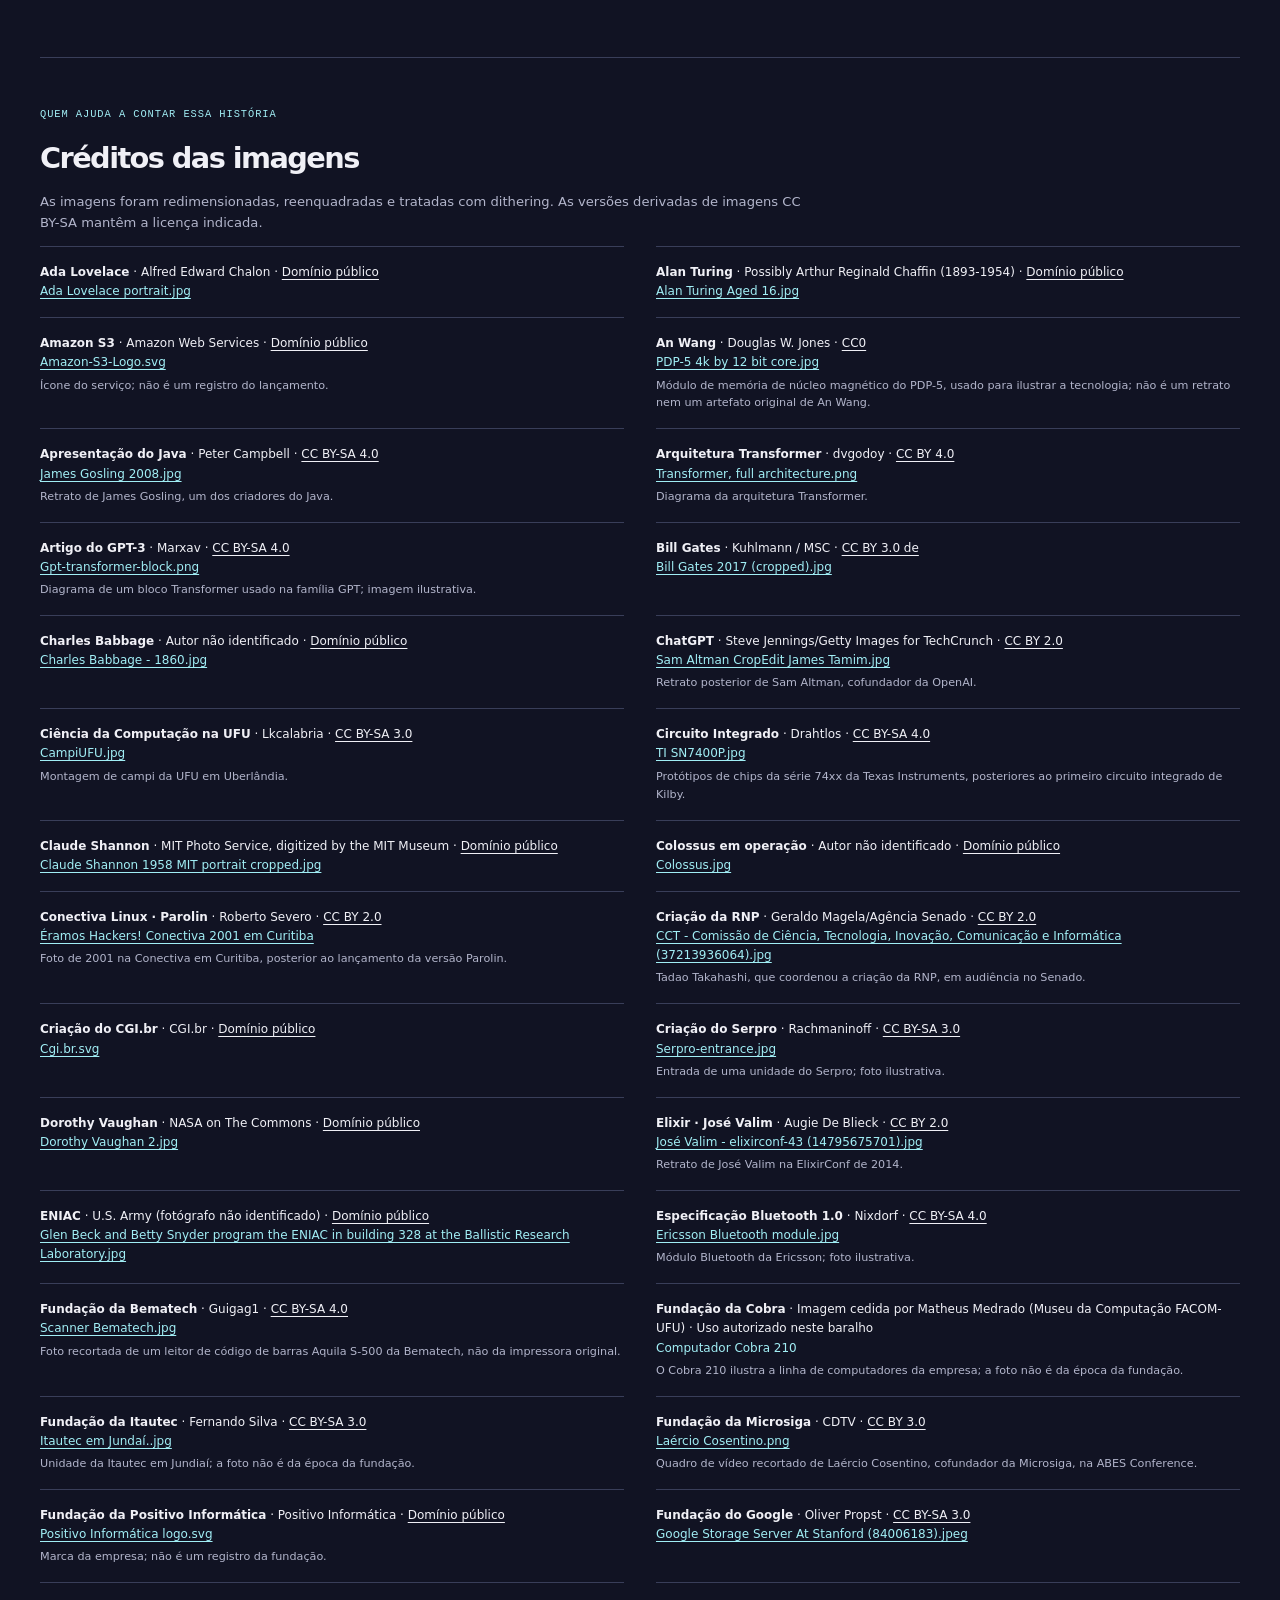
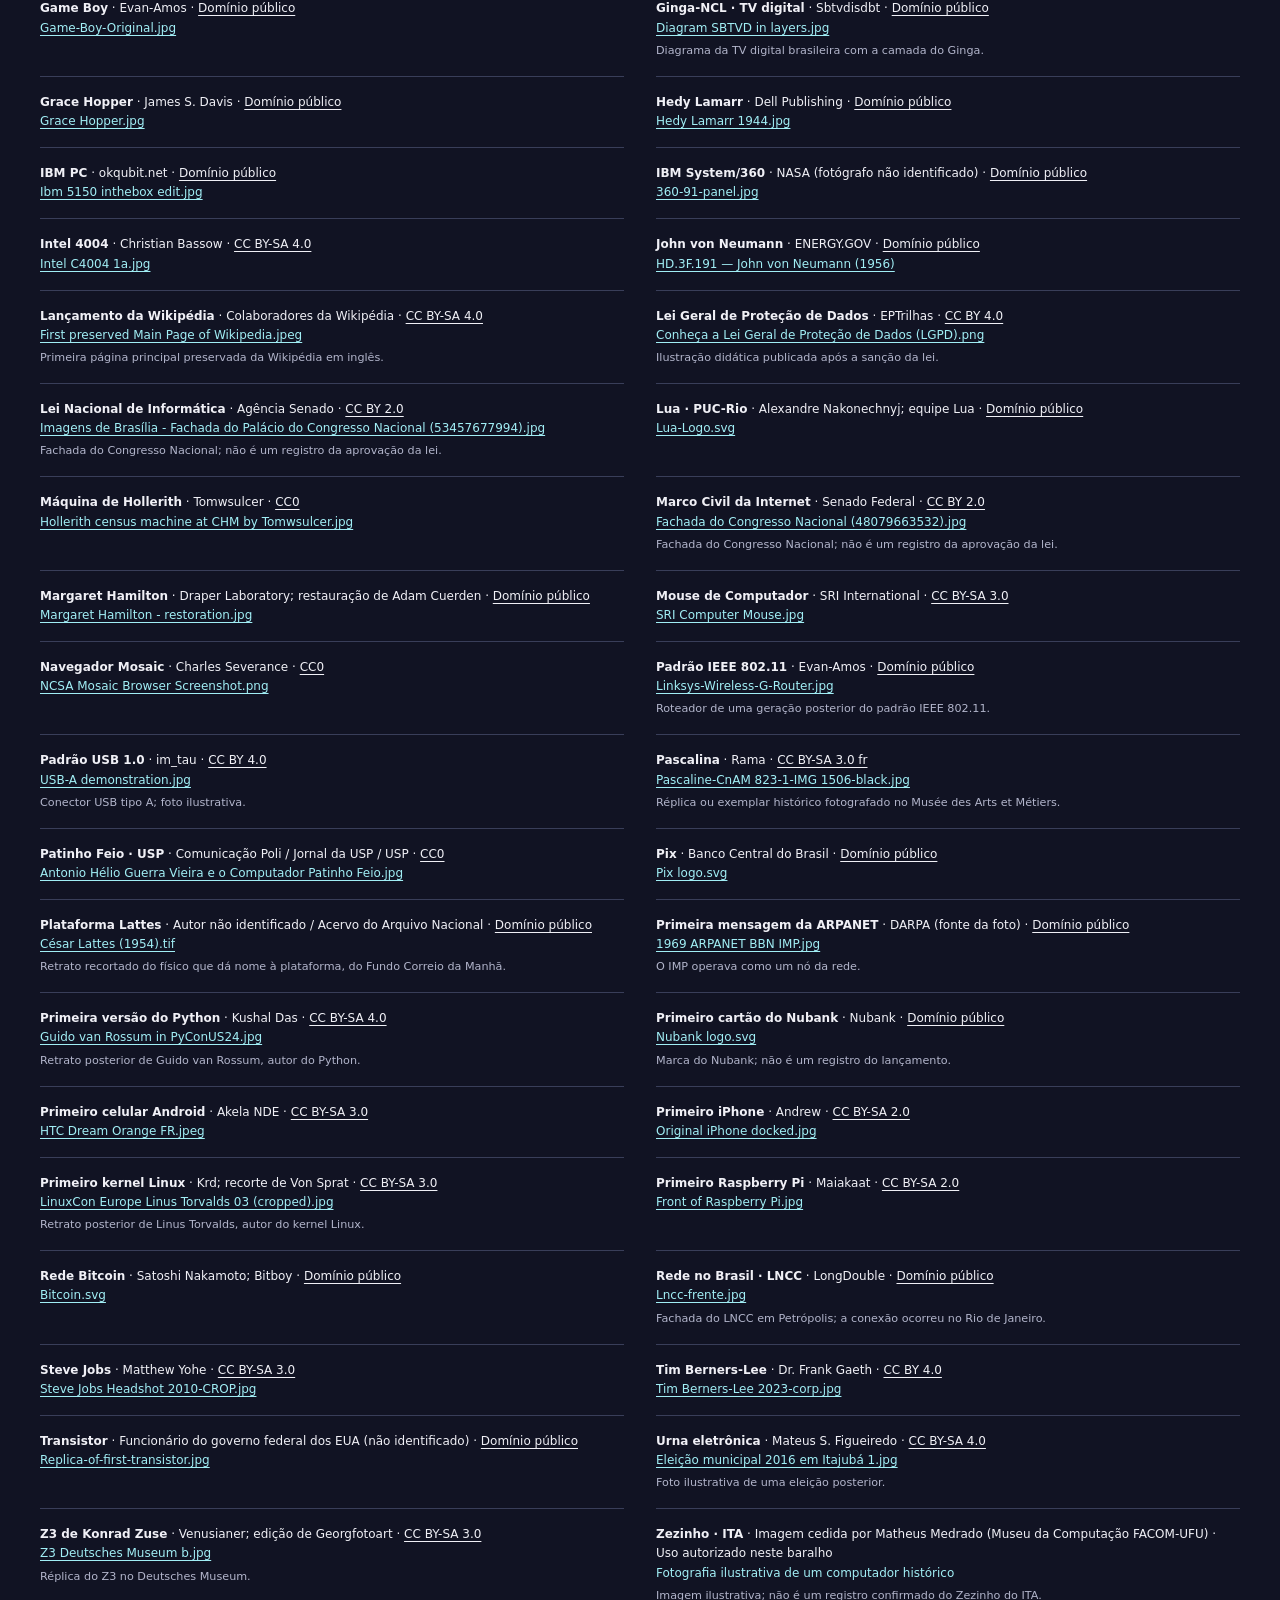
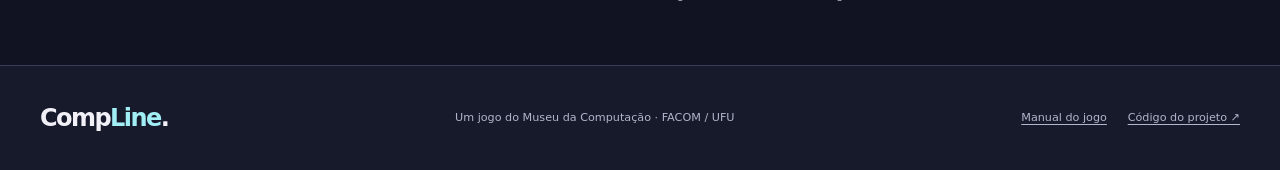
==== commit 7ba150c7: "Redesign CompLine as a dark museum desktop" ====
--- a/deck.html
+++ b/deck.html
@@ -4,7 +4,7 @@
   <meta charset="utf-8">
   <meta name="viewport" content="width=device-width,initial-scale=1">
   <meta name="description" content="Explore as cartas de CompLine, descubra os anos e imprima o baralho do Museu da Computação da FACOM-UFU.">
-  <meta name="theme-color" content="#2e3192">
+  <meta name="theme-color" content="#111323">
   <title>O baralho · CompLine · Museu da Computação</title>
   <link rel="icon" href="img/museu-symbol.png">
   <link rel="stylesheet" href="site.css">
@@ -12,18 +12,18 @@
   <link rel="stylesheet" href="deck.css">
   <script src="deck.js" type="module"></script>
 </head>
-<body>
+<body class="deck-page">
   <a class="skip-link" href="#conteudo">Pular para o conteúdo</a>
   <header class="site-header">
     <div class="header-inner container">
-      <a class="brand-link" href="index.html" aria-label="CompLine, início">Comp<span>Line</span>.</a>
+      <a class="brand-link" href="index.html" aria-label="CompLine, início">Comp<span>Line</span></a>
       <nav aria-label="Navegação principal"><a href="index.html#como-jogar">Como jogar</a><a href="deck.html" aria-current="page">O baralho</a><a href="manual.html">Manual <span aria-hidden="true">↗</span></a></nav>
       <a class="museum-link" href="index.html#sobre"><img src="img/museu-logo.png" width="5539" height="981" alt="Museu da Computação — sobre o projeto"></a>
     </div>
   </header>
   <main class="screen container" id="conteudo">
     <header class="deck-head">
-      <div><p class="overline">O acervo em suas mãos</p><h1>Uma carta.<br><span>Um pedaço da história.</span></h1><p>Pessoas, ideias e invenções que mudaram a computação.<br>Explore as pistas. Vire as cartas. Faça conexões.</p></div>
+      <div><p class="overline">ACERVO / O BARALHO</p><h1>Uma carta.<br><span>Um pedaço da história.</span></h1><p>Pessoas, ideias e invenções que mudaram a computação.<br>Explore as pistas. Vire as cartas. Faça conexões.</p></div>
       <div class="deck-summary"><img src="img/museu-symbol.png" width="1321" height="864" alt=""><span class="mono">BRASIL + MUNDO<br>NO MESMO BARALHO</span></div>
     </header>
     <section class="print-panel" id="imprimir" aria-labelledby="print-heading">
@@ -60,5 +60,15 @@
       <p class="credit-note" hidden></p>
     </li>
   </template>
+  <script>
+    // ES modules cannot start from file://; show the server guide without them.
+    if (location.protocol === 'file:') {
+      document.getElementById('load-error').hidden = false;
+      document.getElementById('status').textContent = 'Abra o baralho por um servidor local para carregar as cartas.';
+      document.getElementById('print-status').textContent = 'Consulte o guia do projeto para iniciar o servidor.';
+      document.getElementById('print').textContent = 'Impressão indisponível';
+      document.getElementById('retry').hidden = true;
+    }
+  </script>
 </body>
 </html>
--- a/site.css
+++ b/site.css
@@ -1,4 +1,5 @@
-:root { --navy: #2e3192; --cyan: #7fe7f5; --night: #171838; --ink: #20213e; --soft-ink: #5b5d72; --canvas: #f8f8f2; --line: #ddded7; --mono: ui-monospace, "SFMono-Regular", Consolas, monospace; }
+/* Card colors are deliberately independent from the dark desktop surfaces. */
+:root { color-scheme: dark; --navy: #2e3192; --cyan: #7fe7f5; --night: #171838; --ink: #f0f0f6; --soft-ink: #b2b5cb; --canvas: #111323; --surface: #1b1e33; --surface-raised: #24283f; --line: #393e59; --accent: #a1eef5; --mono: ui-monospace, "SFMono-Regular", Consolas, monospace; --logo-font: system-ui, sans-serif; }
 * { box-sizing: border-box; }
 html { scroll-behavior: smooth; scroll-padding-top: 2rem; }
 body { margin: 0; background: var(--canvas); color: var(--ink); font: 1rem/1.6 system-ui, -apple-system, BlinkMacSystemFont, "Segoe UI", sans-serif; }
@@ -6,128 +7,179 @@
 a { color: inherit; text-underline-offset: .25em; }
 button, input, select { font: inherit; }
 button, select { cursor: pointer; }
-a, button, input, select, summary { -webkit-tap-highlight-color: transparent; }
-:focus-visible { outline: 3px solid var(--navy); outline-offset: 5px; }
+button { color: inherit; }
+button, a, input, select, summary { -webkit-tap-highlight-color: transparent; }
+:focus-visible { outline: 2px solid var(--accent); outline-offset: 5px; }
 img { max-width: 100%; }
-.container { width: min(1200px, calc(100% - 5rem)); margin-inline: auto; }
+.container { width: min(1200px, calc(100% - 4rem)); margin-inline: auto; }
 .mono, .overline { font-family: var(--mono); }
-.overline { margin: 0 0 1.2rem; font-size: .7rem; line-height: 1.6; font-weight: 600; text-transform: uppercase; letter-spacing: .1em; color: var(--navy); }
-.skip-link { position: fixed; top: .5rem; left: .5rem; z-index: 20; padding: .8rem 1rem; background: var(--night); color: white; transform: translateY(-160%); }
+.overline { margin: 0 0 1.2rem; color: var(--accent); font: 500 .65rem/1.7 var(--mono); text-transform: uppercase; letter-spacing: .09em; }
+.skip-link { position: fixed; top: .5rem; left: .5rem; z-index: 2000; padding: .8rem 1rem; background: var(--cyan); color: var(--canvas); transform: translateY(-160%); }
 .skip-link:focus { transform: translateY(0); }
-.site-header { border-bottom: 1px solid var(--line); background: var(--canvas); }
-.header-inner { min-height: 94px; display: flex; align-items: center; gap: 2.5rem; justify-content: space-between; }
-.brand-link { color: var(--ink); white-space: nowrap; text-decoration: none; font-weight: 800; font-size: 1.65rem; line-height: 1; letter-spacing: -.07em; }
-.brand-link > span:first-child { color: var(--navy); }
-.brand-dot { color: var(--navy); }
-.site-header nav { display: flex; align-items: center; gap: 2rem; margin-left: auto; }
-.site-header nav a { color: var(--soft-ink); font-size: .82rem; font-weight: 600; text-decoration: none; padding-block: .8rem; }
-.site-header nav a:hover, .site-header nav a[aria-current="page"] { color: var(--navy); text-decoration: underline; }
+.sr-only { position: absolute; width: 1px; height: 1px; padding: 0; margin: -1px; clip-path: inset(50%); overflow: hidden; white-space: nowrap; }
+.icon-library { position: absolute; width: 0; height: 0; overflow: hidden; }
+.brand-link { color: var(--ink); white-space: nowrap; text-decoration: none; font: 800 1.5rem/1 var(--logo-font); letter-spacing: -.065em; }
+.brand-link > span:first-child { color: var(--accent); }
+.button { display: inline-flex; align-items: center; justify-content: center; gap: 1.8rem; min-height: 46px; padding: .8rem 1.15rem; border: 1px solid var(--line); border-radius: 3px; text-decoration: none; font-size: .8rem; font-weight: 650; line-height: 1.5; transition: background .18s, transform .18s, box-shadow .18s; }
+.button-primary { background: var(--cyan); color: #111b2d; border-color: var(--cyan); box-shadow: inset 0 1px 0 #ffffff65, 3px 3px 0 #03060c; }
+.button-primary:hover { background: #bef5fa; transform: translateY(-2px); box-shadow: inset 0 1px 0 #ffffff65, 3px 5px 0 #03060c; }
+.button-secondary { background: var(--surface-raised); color: var(--ink); }
+.button-secondary:hover { background: #333952; }
+.text-link { font-size: .8rem; font-weight: 600; text-decoration: none; }
+.text-link:hover { color: var(--accent); text-decoration: underline; }
+.actions { display: flex; align-items: center; flex-wrap: wrap; gap: 1.4rem; margin-top: 1.7rem; }
+.live-dot { display: inline-block; width: 5px; height: 5px; margin-right: .5rem; background: var(--cyan); box-shadow: 0 0 10px #7fe7f560; vertical-align: middle; }
+.tag { display: inline-block; padding: .25rem .45rem; border: 1px solid var(--line); color: var(--soft-ink); font: .6rem/1.4 var(--mono); }
+h2, h3 { line-height: 1.12; }
+h2 { margin: 0 0 1rem; font-size: clamp(2rem, 3.8vw, 3.2rem); font-weight: 550; letter-spacing: -.055em; }
+.section-description { max-width: 38rem; color: var(--soft-ink); font-size: .95rem; }
+.small-note { margin-top: 1.8rem; font-size: .65rem; color: var(--soft-ink); }
+
+/* Shared page chrome for the catalog and manual. */
+.site-header { border-bottom: 1px solid var(--line); background: #171a2b; }
+.header-inner { display: flex; min-height: 72px; align-items: center; justify-content: space-between; gap: 2rem; }
+.site-header nav { display: flex; gap: 1.8rem; margin-left: auto; }
+.site-header nav a { padding-block: .75rem; text-decoration: none; font: .72rem var(--mono); color: var(--soft-ink); }
+.site-header nav a:hover, .site-header nav a[aria-current="page"] { color: var(--accent); text-decoration: underline; }
 .museum-link { display: flex; align-items: center; padding-left: 2rem; border-left: 1px solid var(--line); }
-.museum-link img { width: 185px; height: auto; }
-.hero-section { display: grid; grid-template-columns: 1.06fr 1fr; gap: 2rem; align-items: center; min-height: 690px; padding-block: 4.5rem 3.5rem; }
-.hero-copy { position: relative; z-index: 1; }
-.live-dot { display: inline-block; width: .45rem; height: .45rem; margin-right: .6rem; background: var(--navy); box-shadow: 0 0 0 4px #2e319211; border-radius: 50%; vertical-align: middle; }
-.hero-copy h1 { color: var(--ink); font-size: clamp(3.1rem, 5.6vw, 4.75rem); font-weight: 750; letter-spacing: -.065em; line-height: 1.04; margin: 0 0 1.6rem; }
-.hero-copy h1 > span { color: var(--navy); }
-.hero-description { max-width: 28rem; color: var(--soft-ink); font-size: 1.04rem; line-height: 1.75; }
-.actions { display: flex; flex-wrap: wrap; gap: 1.5rem; align-items: center; margin-top: 2rem; }
-.button { display: inline-flex; gap: 1.5rem; align-items: center; justify-content: center; border: 1px solid transparent; border-radius: 4px; padding: .9rem 1.3rem; text-decoration: none; font-size: .83rem; font-weight: 650; line-height: 1.5; }
-.button-primary { background: var(--navy); color: white; }
-.button-primary:hover { background: #202374; }
-.button-secondary { background: white; border-color: var(--line); color: var(--navy); }
-.text-link { font-size: .82rem; font-weight: 650; text-decoration: none; }
-.text-link:hover { text-decoration: underline; }
-.text-link > span { margin-left: .7rem; }
-.hero-facts { display: flex; justify-content: space-between; max-width: 29rem; padding-top: 1.8rem; margin: 2.6rem 0 0; border-top: 1px solid var(--line); gap: 1rem; }
-.hero-facts dt { font: 500 1.6rem/1.2 var(--mono); letter-spacing: -.06em; }
-.hero-facts dd { margin: .5rem 0 0; color: var(--soft-ink); font-size: .66rem; }
-.hero-exhibit { min-width: 0; position: relative; height: 550px; isolation: isolate; }
-.exhibit-grid { position: absolute; inset: 0 -1rem 0 0; background-image: linear-gradient(#2e31920b 1px, transparent 1px), linear-gradient(90deg, #2e31920b 1px, transparent 1px); background-size: 30px 30px; mask-image: radial-gradient(ellipse, #000 45%, transparent 75%); z-index: -1; }
-.exhibit-label { display: flex; justify-content: space-between; position: absolute; top: 0; inset-inline: 1rem; font-size: .6rem; text-transform: uppercase; letter-spacing: .13em; color: var(--soft-ink); }
-.exhibit-label > span { color: var(--navy); }
-.hero-cards { position: absolute; inset: 3rem 0 4rem; }
-.preview-loading { padding: 6rem 2rem; color: var(--soft-ink); }
-.hero-card { position: absolute; width: 46%; container-type: inline-size; filter: drop-shadow(0 20px 16px #17183825); }
-.hero-card .card { min-height: 0; }
-.hero-card:nth-child(1) { top: 7%; left: 2%; transform: rotate(-13deg); }
-.hero-card:nth-child(2) { top: 16%; right: 0; transform: rotate(13deg); }
-.hero-card:nth-child(3) { top: 19%; left: 28%; transform: rotate(-3deg); z-index: 2; }
-.exhibit-caption { position: absolute; display: flex; align-items: start; gap: .8rem; bottom: 0; left: 12%; color: var(--soft-ink); font: .65rem/1.8 var(--mono); }
-.exhibit-caption > span { color: var(--navy); font-size: 1.8rem; }
-.exhibit-caption strong { color: var(--ink); font-weight: 500; }
-.exhibit-cross { position: absolute; right: 0; bottom: 1rem; font: 1.7rem var(--mono); color: var(--navy); }
-.intro-strip { background: var(--navy); color: white; }
-.intro-strip .container { display: flex; align-items: center; gap: 2rem; padding-block: 1.3rem; }
-.intro-strip .mono { color: var(--cyan); font-size: .7rem; flex-shrink: 0; }
-.intro-strip p { font-size: .8rem; margin: 0; }
-.intro-strip .container > span:last-child { margin-left: auto; color: var(--cyan); font-size: 1.5rem; }
-.section { padding-block: 6rem; }
-h2 { font-size: clamp(2rem, 3.3vw, 2.75rem); line-height: 1.14; letter-spacing: -.05em; font-weight: 650; margin: 0; }
-.section-heading { display: flex; align-items: end; justify-content: space-between; gap: 2rem; margin-bottom: 2.8rem; }
-.section-heading h2 { max-width: 40rem; }
-.section-heading .text-link { white-space: nowrap; padding-bottom: .3rem; }
-.steps { display: grid; grid-template-columns: repeat(3, 1fr); gap: 1.3rem; padding: 0; margin: 0; list-style: none; }
-.steps > li { position: relative; padding: 1.8rem; border: 1px solid var(--line); background: #fff9; border-radius: 5px; }
-.step-number { font: .65rem var(--mono); color: var(--soft-ink); }
-.step-diagram { height: 6.5rem; display: flex; align-items: center; justify-content: center; gap: .4rem; color: var(--navy); }
-.step-diagram i, .diagram-read span { width: 2.5rem; height: 3.5rem; border: 1px solid var(--navy); border-radius: 4px; background: #e8e9f4; }
-.diagram-read span { display: grid; place-items: center; background: var(--navy); color: var(--cyan); font: 1.7rem var(--mono); transform: rotate(-12deg); }
-.diagram-read i { width: .9rem; height: 2px; border: none; background: var(--navy); }
-.diagram-read i:last-child { width: 1.7rem; }
-.diagram-place { gap: 1rem; background: linear-gradient(var(--navy),var(--navy)) center/60% 1px no-repeat; }
-.diagram-place span { display: grid; place-items: center; background: var(--canvas); border: 1px dashed var(--navy); width: 2.5rem; height: 3.5rem; border-radius: 4px; }
-.diagram-reveal span { background: var(--navy); color: white; font: 600 .85rem var(--mono); padding: .7rem 1rem; border-radius: 5px 5px 0 5px; transform: rotate(-6deg); }
-.diagram-reveal i { background: transparent; border: 0; font-size: 2rem; font-style: normal; display: grid; place-items: center; }
-.steps h3 { font-size: 1.2rem; letter-spacing: -.025em; margin: .6rem 0 .7rem; }
-.steps p { color: var(--soft-ink); font-size: .84rem; line-height: 1.8; margin: 0; }
-.rules-footnote { display: flex; align-items: baseline; gap: 1.5rem; margin-top: 1.5rem; }
-.rules-footnote .mono { font-size: .68rem; color: var(--navy); white-space: nowrap; }
-.rules-footnote p { font-size: .77rem; color: var(--soft-ink); margin: 0; }
-.modes-section { background: #efefe8; border-block: 1px solid var(--line); }
-.section-aside { max-width: 19rem; margin: 0; color: var(--soft-ink); font-size: .85rem; }
-.mode-grid { display: grid; grid-template-columns: 1fr 1fr; gap: 1.5rem; }
-.mode-panel { background: var(--canvas); padding: 2.3rem; border: 1px solid var(--line); border-radius: 5px; }
-.mode-top { display: flex; align-items: center; justify-content: space-between; color: var(--navy); font-size: .7rem; }
-.tag { display: inline-flex; border: 1px solid #2e319240; border-radius: 3px; padding: .2rem .6rem; font: .62rem/1.8 var(--mono); letter-spacing: .04em; text-transform: uppercase; }
-.mode-panel h3 { display: flex; align-items: center; justify-content: space-between; gap: 1rem; font-size: 2.2rem; letter-spacing: -.055em; margin: 1.5rem 0 .7rem; font-weight: 650; }
-.mode-panel h3 > span { font: 1.8rem var(--mono); color: var(--navy); }
-.mode-panel p, .mode-panel li { font-size: .85rem; color: var(--soft-ink); }
-.mode-panel ul { padding: 1.2rem 0 1.4rem; list-style: none; border-top: 1px solid var(--line); margin-top: 1.7rem; }
-.mode-panel li + li { margin-top: .5rem; }
-.mode-panel li::before { content: '+'; margin-right: .7rem; color: var(--navy); font-family: var(--mono); }
-.mode-hacker { background: var(--night); color: white; border-color: var(--night); }
-.mode-hacker p, .mode-hacker li { color: #c9cbdd; }
-.mode-hacker .mode-top, .mode-hacker h3 > span, .mode-hacker li::before, .mode-hacker .text-link { color: var(--cyan); }
-.mode-hacker .tag, .mode-hacker ul { border-color: #ffffff35; }
-.mode-hacker :focus-visible { outline-color: var(--cyan); }
-.print-section { display: grid; grid-template-columns: 1fr 1fr; align-items: center; gap: 5rem; }
-.section-description { color: var(--soft-ink); max-width: 30rem; font-size: .9rem; line-height: 1.8; margin-top: 1.4rem; }
-.small-note { font: .63rem/1.8 var(--mono); color: var(--soft-ink); margin-top: 1.3rem; }
-.print-art { min-height: 380px; display: grid; place-items: center; background: #e8ebed; border-radius: 5px; position: relative; background-image: radial-gradient(#2e319230 1px, transparent 1px); background-size: 14px 14px; }
-.paper-sheet { padding: 1rem 1.3rem; width: 215px; transform: rotate(-8deg); background: white; box-shadow: 12px 15px 0 #2e319210, 0 15px 30px #17183820; }
-.paper-sheet > span { font-size: .7rem; font-weight: 700; letter-spacing: -.03em; }
-.paper-grid { display: grid; grid-template-columns: repeat(3, 1fr); gap: .3rem; margin: .7rem 0; }
-.paper-grid i { display: grid; place-items: center; aspect-ratio: 63 / 88; background: var(--navy); color: var(--cyan); border-radius: 2px; font: .9rem var(--mono); }
-.paper-sheet small { font: .4rem var(--mono); color: var(--soft-ink); }
-.cut-mark { position: absolute; bottom: 2.5rem; right: 3rem; font-size: 2.5rem; color: var(--navy); transform: rotate(-30deg); }
-.about-section { background: #eeefe8; padding-block: 4.5rem; border-block: 1px solid var(--line); }
-.about-grid { display: grid; grid-template-columns: .9fr 1.1fr; gap: 5rem; align-items: center; }
-.about-logo img { display: block; width: 350px; height: auto; }
-.about-logo .mono { display: block; font-size: .58rem; color: var(--soft-ink); margin-top: 1.5rem; }
-.about-grid h2 { font-size: 2rem; max-width: 25rem; }
-.about-grid p:not(.overline) { color: var(--soft-ink); font-size: .85rem; }
-.future-section { display: flex; align-items: center; justify-content: space-between; gap: 3rem; padding-block: 4.5rem; }
-.future-section h2 { font-size: 1.7rem; }
-.future-section p:not(.overline) { color: var(--soft-ink); font-size: .85rem; max-width: 44rem; }
-.future-icon { font-size: 4rem; color: #b4b5c9; }
-.site-footer { border-top: 1px solid var(--line); padding-block: 2rem; }
-.footer-inner { display: flex; flex-wrap: wrap; gap: 1.5rem; align-items: center; }
-.site-footer .brand-link { font-size: 1.3rem; }
-.site-footer p, .site-footer a:not(.brand-link) { font-size: .68rem; color: var(--soft-ink); }
-.footer-inner > div { display: flex; flex-wrap: wrap; gap: 1.2rem; margin-left: auto; }
-@media (min-width: 1500px) { .hero-section { min-height: 750px; } }
-@media (max-width: 1050px) { .header-inner { gap: 1.5rem; } .museum-link img { width: 150px; } .museum-link { padding-left: 1.3rem; } .site-header nav { gap: 1.2rem; } .hero-section { gap: 1rem; } .hero-exhibit { height: 480px; } .hero-copy h1 { font-size: clamp(3rem, 5.6vw, 4.2rem); } .actions { gap: 1rem; } .hero-facts dd { font-size: .6rem; } .steps > li { padding: 1.3rem; } .print-section, .about-grid { gap: 3rem; } }
-@media (max-width: 760px) { .container { width: calc(100% - 2.5rem); } .header-inner { flex-wrap: wrap; padding-block: 1.2rem .6rem; gap: 1rem; } .brand-link { font-size: 1.6rem; } .museum-link { border: 0; padding: 0; margin-left: auto; order: 1; } .museum-link img { width: 145px; } .site-header nav { order: 2; width: 100%; margin: 0; gap: 1.6rem; } .site-header nav a { font-size: .77rem; padding-block: .4rem; } .hero-section { grid-template-columns: 1fr; padding-block: 3rem 2rem; gap: 1rem; } .hero-copy h1 { font-size: clamp(2.85rem, 9vw, 4.2rem); } .hero-description { font-size: 1rem; max-width: 30rem; } .hero-facts { max-width: none; margin-top: 2rem; } .hero-exhibit { height: 520px; width: min(100%, 500px); justify-self: center; margin-top: 1rem; } .intro-strip .container { flex-wrap: wrap; gap: .5rem; } .intro-strip .container > span:last-child { display: none; } .intro-strip p { width: 100%; } .section { padding-block: 3.5rem; } .section-heading { align-items: start; flex-direction: column; gap: 1.2rem; margin-bottom: 2rem; } .steps { grid-template-columns: 1fr; gap: 1rem; } .steps > li { padding: 1.5rem; } .step-diagram { float: right; width: 40%; height: 6rem; } .steps h3 { margin-top: 1.3rem; } .steps p { clear: both; } .rules-footnote { flex-direction: column; gap: .4rem; } .section-aside { max-width: 28rem; } .mode-grid { grid-template-columns: 1fr; } .mode-panel { padding: 1.8rem; } .print-section { grid-template-columns: 1fr; gap: 2.5rem; } .print-art { min-height: 350px; } .about-grid { grid-template-columns: 1fr; gap: 2.8rem; } .about-logo img { width: 280px; } .about-section { padding-block: 3.5rem; } .future-section { padding-block: 3rem; gap: 1rem; } .future-icon { display: none; } .footer-inner { align-items: start; flex-direction: column; gap: .8rem; } .footer-inner p { margin: 0; } .footer-inner > div { margin: .5rem 0 0; } }
-@media (max-width: 420px) { .hero-exhibit { height: 435px; } .hero-cards { inset-block: 3rem 4.5rem; } .hero-card { width: 48%; } .exhibit-caption { left: 5%; font-size: .6rem; } .museum-link img { width: 130px; } .overline { font-size: .61rem; } .hero-facts { gap: .6rem; } .hero-facts dd { max-width: 6rem; line-height: 1.5; } }
-@media (prefers-reduced-motion: reduce) { html { scroll-behavior: auto; } }
-@media print { .site-header, .site-footer, .skip-link { display: none; } .hero-section, .print-section, .about-grid { display: block; min-height: 0; } .hero-exhibit, .print-art, .future-icon { display: none; } .container { width: 100%; } .section { padding-block: 1rem; } .section, .about-section { break-inside: avoid; } .button { border-color: currentColor; } }
+.museum-link img { width: 174px; height: auto; filter: brightness(0) invert(1); opacity: .85; }
+.site-footer { border-top: 1px solid var(--line); background: #171a2b; }
+.footer-inner { display: flex; justify-content: space-between; align-items: center; flex-wrap: wrap; gap: 1.5rem; padding-block: 2rem; }
+.footer-inner p, .footer-inner a:not(.brand-link) { color: var(--soft-ink); font-size: .7rem; }
+.footer-inner > div { display: flex; gap: 1.3rem; }
+
+/* All shortcuts lead to content; this is a desktop, not a simulated game. */
+.os-menubar { position: relative; z-index: 1000; display: flex; align-items: center; gap: 2.4rem; height: 53px; padding: 0 1.6rem; border-bottom: 1px solid #4a5069; background: #1d2135; box-shadow: 0 1px 0 #070a18; }
+.os-menubar .brand-link { font-size: 1.25rem; }
+.os-menubar nav { display: flex; gap: 1.5rem; }
+.os-menubar nav a { text-decoration: none; font: .68rem var(--mono); }
+.os-menubar nav a:hover { color: var(--accent); }
+.os-system { display: flex; align-items: center; gap: 1.6rem; margin-left: auto; color: var(--soft-ink); font: .6rem var(--mono); }
+.system-online i { display: inline-block; width: 5px; height: 5px; margin-right: .5rem; background: var(--cyan); }
+#os-clock { color: var(--ink); min-width: 5.5rem; text-align: right; }
+.desktop { position: relative; isolation: isolate; min-height: 860px; padding: 2rem; overflow: hidden; }
+.wallpaper { position: absolute; z-index: -2; inset: 0; overflow: hidden; pointer-events: none; background: radial-gradient(ellipse at 60% 20%, #30355d 0, transparent 70%), #15172c; }
+.wallpaper::after { content: ''; position: absolute; inset: 0; opacity: .2; background-image: url("data:image/svg+xml,%3Csvg viewBox='0 0 180 180' xmlns='http://www.w3.org/2000/svg'%3E%3Cfilter id='n'%3E%3CfeTurbulence type='fractalNoise' baseFrequency='.85' numOctaves='3' stitchTiles='stitch'/%3E%3C/filter%3E%3Cpath fill='%23fff' opacity='.45' filter='url(%23n)' d='M0 0h180v180H0z'/%3E%3C/svg%3E"); }
+.wallpaper-orbit { position: absolute; top: 4%; left: 29%; width: 80vw; height: 80vw; border: 1px solid #727caf25; border-radius: 50%; transform: rotate(-24deg) scaleY(.45); box-shadow: 0 0 0 48px #727caf09, 0 0 0 49px #727caf22, 0 0 0 98px #727caf08, 0 0 0 99px #727caf19, 0 0 0 148px #727caf06, 0 0 0 149px #727caf15; }
+.wallpaper-wordmark { position: absolute; bottom: 4rem; left: 10%; color: #9ca8e41a; font: 800 clamp(5rem, 17vw, 18rem)/1 var(--logo-font); letter-spacing: -.08em; }
+.wallpaper-coordinate { position: absolute; bottom: 2rem; right: 2rem; color: var(--soft-ink); font-size: .55rem; line-height: 1.8; text-align: right; letter-spacing: .08em; }
+.desktop-shortcuts { display: flex; gap: .5rem; flex-wrap: wrap; margin: 0 0 2rem; }
+.desktop-shortcut { display: flex; flex-direction: column; align-items: center; justify-content: center; gap: .7rem; width: 110px; min-height: 104px; padding: .6rem; border: 1px solid transparent; border-radius: 3px; text-align: center; text-decoration: none; }
+.desktop-shortcut:hover { border-color: #899ad073; background: #8e9bdb15; }
+.desktop-shortcut svg { width: 43px; height: 43px; fill: #262f4b; stroke: #9debf1; stroke-width: 1.6; filter: drop-shadow(3px 3px 0 #0b1126); }
+.desktop-shortcut:nth-child(2) svg { stroke: #c1b6ef; }
+.desktop-shortcut:nth-child(3) svg { stroke: #e0d7ae; }
+.desktop-shortcut:nth-child(4) svg { stroke: #a8bdf9; }
+.desktop-shortcut span { font: .65rem/1.4 var(--mono); color: #f0f0f6; text-shadow: 1px 1px #0b1126; }
+.os-window { position: relative; display: flex; flex-direction: column; margin: 0 auto 2rem; max-width: 1100px; border: 1px solid #737b9a; border-radius: 5px; background: var(--surface); box-shadow: 0 0 0 1px #080b17, 7px 9px 0 #080b1740, 0 24px 80px #070a1c55; overflow: hidden; }
+.window-titlebar { display: flex; align-items: center; flex-shrink: 0; gap: .9rem; min-height: 39px; padding: 5px 7px 5px 13px; border-bottom: 1px solid #0b0d1a; background: #30354f; box-shadow: inset 0 1px 0 #ffffff16; user-select: none; }
+.window-file { display: flex; align-items: center; gap: .6rem; white-space: nowrap; font: .65rem var(--mono); }
+.window-file svg { width: 19px; height: 19px; fill: none; stroke: var(--accent); stroke-width: 1.7; }
+.window-grip { flex: 1; height: 17px; opacity: .5; background: repeating-linear-gradient(to bottom, #111528 0 1px, transparent 1px 3px, #6d7592 3px 4px, transparent 4px 6px); }
+.window-controls { display: flex; gap: 5px; }
+.window-controls button { display: grid; place-content: center; width: 26px; height: 26px; padding: 0; border: 1px solid #7a829b; border-radius: 2px; background: #252b43; box-shadow: inset 1px 1px 0 #ffffff15, 1px 1px 0 #0a0b18; color: var(--ink); font: 1rem/1 var(--mono); }
+.window-controls button:hover { background: #4b5573; }
+.window-controls button:last-child:hover { background: #7c3f57; }
+.window-body { min-height: 0; }
+.welcome-body { display: grid; grid-template-columns: 1.1fr 1fr; }
+.welcome-copy { padding: clamp(1.5rem, 3vw, 3rem); padding-right: .5rem; }
+.welcome-kicker { margin: 1.2rem 0 .8rem; color: var(--soft-ink); font-size: .64rem; }
+.welcome-copy h1 { margin: 0; font-size: clamp(3.6rem, 5.3vw, 5.6rem); font-weight: 550; line-height: .98; letter-spacing: -.065em; }
+.welcome-copy h1 em { color: var(--cyan); font-style: normal; }
+.hero-description { color: var(--soft-ink); max-width: 25rem; margin: 1.5rem 0 0; font-size: .85rem; line-height: 1.8; }
+.hero-exhibit { position: relative; min-width: 0; padding: 2.3rem 2rem 1.8rem; display: flex; flex-direction: column; justify-content: space-between; background: radial-gradient(ellipse, #464a8038, transparent 70%); }
+.exhibit-label { display: flex; justify-content: space-between; align-items: center; gap: .5rem; margin: 0; color: var(--soft-ink); font-size: .55rem; letter-spacing: .08em; }
+.exhibit-label .tag { font-size: .5rem; }
+.hero-cards { position: relative; min-height: 340px; flex: 1; margin: 1.7rem 0 1rem; }
+.hero-card { position: absolute; width: 60%; max-width: 232px; container-type: inline-size; top: 10%; left: 4%; transform: rotate(-9deg); filter: drop-shadow(0 14px 12px #0006); }
+.hero-card:nth-child(2) { left: 34%; top: 16%; transform: rotate(10deg); }
+.hero-card .card { border: 1px solid #a2a6de80; }
+.exhibit-caption { display: flex; justify-content: center; gap: .6rem; margin: 0; color: var(--soft-ink); font-size: .6rem; }
+.exhibit-caption > span { color: var(--cyan); }
+.preview-loading { margin: 4rem 1rem; font-size: .8rem; color: var(--soft-ink); }
+.window-status { display: flex; justify-content: space-between; align-items: center; flex-shrink: 0; gap: 1rem; border-top: 1px solid var(--line); padding: .6rem 1rem; background: #171a2d; color: var(--soft-ink); font-size: .55rem; }
+.hero-facts { justify-content: flex-start; gap: 2.3rem; padding: 1rem 2.5rem; margin: 0; }
+.hero-facts > div { display: flex; align-items: center; gap: .75rem; }
+.hero-facts dt { color: var(--ink); font: 1.1rem var(--mono); letter-spacing: -.07em; }
+.hero-facts dd { max-width: 5.8rem; margin: 0; font: .55rem/1.5 var(--mono); }
+.hero-facts .status-spark { margin-left: auto; color: var(--cyan); font-size: 2rem; line-height: 1; }
+.desktop-note { display: none; }
+.content-body { padding: 2.5rem; font-size: .9rem; }
+.content-body > p:not(.overline) { max-width: 42rem; color: var(--soft-ink); }
+.steps { display: grid; grid-template-columns: repeat(3, 1fr); list-style: none; margin: 2rem 0; padding: 0; border: 1px solid var(--line); }
+.steps li { padding: 1.3rem; }
+.steps li + li { border-left: 1px solid var(--line); }
+.step-number { color: var(--cyan); font: .75rem var(--mono); }
+.steps h3 { font-size: 1.15rem; font-weight: 550; letter-spacing: -.025em; margin: 1.3rem 0 .7rem; }
+.steps p { color: var(--soft-ink); font-size: .75rem; }
+.rules-footnote { padding-bottom: 1.5rem; border-bottom: 1px solid var(--line); font-size: .8rem; }
+.rules-footnote strong { color: var(--ink); }
+.mode-grid { display: grid; grid-template-columns: 1fr 1fr; gap: 1rem; margin: 1.8rem 0; }
+.mode-panel { padding: 1.4rem; border: 1px solid var(--line); background: #22263d; }
+.mode-panel h3 { display: flex; justify-content: space-between; font-size: 1.7rem; letter-spacing: -.04em; font-weight: 500; }
+.mode-panel h3 span { color: var(--cyan); }
+.mode-panel p, .mode-panel ul { color: var(--soft-ink); font-size: .75rem; }
+.mode-panel ul { padding-left: 1rem; margin-bottom: 1.5rem; }
+.print-content { display: grid; grid-template-columns: .85fr 1fr; align-items: center; gap: 2rem; }
+.print-art { display: grid; place-content: center; min-height: 350px; background-image: radial-gradient(#747eab50 1px, transparent 1px); background-size: 9px 9px; }
+.paper-sheet { width: 210px; padding: 20px; background: #e5e6dc; color: #20213e; transform: rotate(-8deg); box-shadow: 12px 14px 0 #0004; }
+.paper-sheet .brand-link { font-size: 1.1rem; color: #2e3192; }
+.paper-grid { display: grid; grid-template-columns: repeat(3, 1fr); gap: 5px; margin: 18px 0; }
+.paper-grid i { display: grid; place-content: center; aspect-ratio: 63/88; background: #2e3192; color: var(--cyan); font: 1rem var(--mono); }
+.paper-sheet small { font: .5rem var(--mono); }
+.about-logo { display: block; width: 290px; height: auto; filter: brightness(0) invert(1); margin: .5rem 0 2.5rem; }
+.future-note { padding: 1.3rem; border: 1px dashed var(--line); margin-top: 2rem; background: #24283d; }
+.future-note h3 { font-size: 1.3rem; }
+.future-note p { color: var(--soft-ink); font-size: .8rem; }
+.os-dock { display: flex; align-items: center; justify-content: center; width: fit-content; margin: 2rem auto 0; padding: 9px 13px; gap: 8px; background: #252a41ed; border: 1px solid #717b9b; border-radius: 8px; box-shadow: inset 0 1px 0 #ffffff20, 0 7px 25px #090c1e66; }
+.os-dock a { position: relative; display: flex; flex-direction: column; align-items: center; justify-content: center; gap: 4px; width: 60px; min-height: 62px; border: 1px solid transparent; border-radius: 4px; text-decoration: none; transition: transform .2s, background .2s; }
+.os-dock a:hover { transform: translateY(-5px); background: #a0b3e91a; border-color: #8298ca50; }
+.os-dock a svg { width: 29px; height: 29px; fill: #25304b; stroke: var(--cyan); stroke-width: 1.6; }
+.os-dock a:nth-of-type(3) svg { stroke: #c1b6ef; }
+.os-dock a:nth-of-type(4) svg { stroke: #e0d7ae; }
+.os-dock a span { font: .5rem var(--mono); }
+.os-dock a[data-active="true"]::after { content: ''; width: 4px; height: 4px; background: var(--cyan); border-radius: 50%; position: absolute; bottom: -5px; }
+.dock-divider { height: 35px; border-left: 1px solid #59617c; margin-inline: 3px; }
+.desktop-hint { text-align: center; font-size: .52rem; color: var(--soft-ink); margin-top: 1.1rem; }
+.desktop-hint > span { display: none; }
+.os-footer { display: flex; align-items: center; justify-content: space-between; gap: 1rem; padding: .8rem 1.6rem; font-size: .55rem; background: #141727; color: var(--soft-ink); border-top: 1px solid var(--line); }
+.os-footer a { text-decoration: none; }
+.os-footer a:hover { color: var(--accent); text-decoration: underline; }
+
+/* JS adds movable modeless windows. Without it, sections remain in flow. */
+@media (min-width: 901px) {
+  .desktop-ready .desktop { height: calc(100svh - 94px); min-height: 730px; padding: 0; }
+  .desktop-ready .desktop-shortcuts { position: absolute; top: 32px; left: 16px; flex-direction: column; gap: 12px; }
+  .desktop-ready .os-window { position: absolute; left: 13.5%; top: 38px; width: min(77%, 1120px); max-height: calc(100% - 190px); margin: 0; }
+  .desktop-ready .welcome-window { z-index: 2; }
+  .desktop-ready .window-titlebar { cursor: grab; touch-action: none; }
+  .desktop-ready .is-dragging .window-titlebar { cursor: grabbing; }
+  .desktop-ready .window-body { overflow: auto; overscroll-behavior: contain; scrollbar-width: thin; scrollbar-color: #67708e var(--surface); }
+  .desktop-ready .content-window { left: 19%; top: 58px; width: min(72%, 1000px); }
+  .desktop-ready .print-window { left: 20%; top: 88px; }
+  .desktop-ready .about-window { left: 25%; top: 75px; width: min(60%, 780px); }
+  .desktop-ready .os-window.is-maximized { left: 132px !important; top: 16px !important; width: calc(100% - 158px); max-width: none; height: calc(100% - 150px); max-height: none; }
+  .desktop-ready .is-maximized .window-body { flex: 1; }
+  .desktop-ready .os-dock { position: absolute; z-index: 900; left: 50%; bottom: 39px; margin: 0; transform: translateX(-50%); }
+  .desktop-ready .desktop-hint { position: absolute; left: 0; bottom: 8px; width: 100%; }
+  .desktop-ready .desktop-hint > span { display: inline; }
+  .desktop-ready .desktop-note { display: block; position: absolute; right: 28px; bottom: 168px; width: 240px; padding: 13px 16px 16px; background: #262b43; border: 1px solid #555f7e; border-radius: 3px; box-shadow: 5px 6px 0 #070c1b40; transform: rotate(3deg); }
+  .desktop-note > span { display: flex; justify-content: space-between; padding-bottom: .7rem; border-bottom: 1px solid var(--line); font-size: .57rem; color: var(--soft-ink); }
+  .desktop-note p { margin: .9rem 0 .6rem; font-size: .9rem; line-height: 1.5; }
+  .desktop-note strong { font: .55rem var(--mono); color: var(--cyan); }
+}
+@media (min-width: 1400px) { .desktop-ready .welcome-window { left: 16%; top: 48px; width: 73%; } .welcome-copy { padding: 2.3rem; padding-right: 0; } .hero-exhibit { padding: 2.3rem; } .hero-cards { min-height: 360px; } }
+@media (max-width: 1100px) and (min-width: 901px) { .welcome-copy { padding: 2rem; padding-right: 0; } .welcome-copy h1 { font-size: 4rem; } .welcome-kicker { margin-top: 1.5rem; } .hero-exhibit { padding: 2rem 1rem; } .hero-cards { min-height: 310px; } .hero-description { font-size: .8rem; } .welcome-body .actions { gap: 1rem; } .hero-facts { padding-inline: 2rem; gap: 1.6rem; } }
+@media (max-width: 900px) { .os-menubar { padding-inline: 1rem; gap: 1.5rem; } .os-system .system-online { display: none; } .desktop { padding: 1.5rem; } .desktop-shortcuts { justify-content: center; gap: 1rem; } .desktop-shortcut { width: 100px; } .welcome-copy h1 { font-size: clamp(3.3rem, 7vw, 4.7rem); } .hero-exhibit { padding: 1.5rem; } .hero-cards { min-height: 300px; } .hero-facts { padding-inline: 1.5rem; gap: 1.5rem; } .header-inner { gap: 1rem; } .museum-link { display: none; } .content-body { padding: 2rem; } }
+@media (max-width: 620px) {
+  .container { width: calc(100% - 2rem); } .os-menubar { height: auto; min-height: 54px; flex-wrap: wrap; gap: .75rem; padding-block: .8rem; } .os-menubar nav { order: 3; justify-content: space-between; width: 100%; border-top: 1px solid var(--line); padding-top: .75rem; } .os-system { margin-left: auto; } .os-menubar nav a { font-size: .64rem; }
+  .desktop { padding: 1rem; } .desktop-shortcuts { display: grid; grid-template-columns: repeat(4, 1fr); gap: 3px; margin-bottom: 1.2rem; } .desktop-shortcut { width: auto; min-height: 92px; padding: .3rem; } .desktop-shortcut svg { width: 34px; height: 34px; } .desktop-shortcut span { font-size: .54rem; }
+  .welcome-body { grid-template-columns: 1fr; } .welcome-copy { padding: 1.6rem; } .welcome-copy .overline { font-size: .55rem; } .welcome-kicker { margin-top: 1.6rem; font-size: .57rem; } .welcome-copy h1 { font-size: clamp(3.7rem, 14vw, 5.2rem); } .hero-description { font-size: .85rem; } .hero-exhibit { min-height: 410px; padding: 1rem 1.6rem 1.7rem; border-top: 1px solid var(--line); } .hero-cards { width: min(100%, 340px); min-height: 320px; align-self: center; margin-top: 1rem; } .hero-card { width: 58%; top: 2%; } .hero-card:nth-child(2) { top: 7%; }
+  .hero-facts { justify-content: space-between; gap: .8rem; padding: 1rem; flex-wrap: wrap; } .hero-facts > div { flex-direction: column; align-items: start; gap: .35rem; } .hero-facts dd { font-size: .5rem; max-width: 4.5rem; } .hero-facts .status-spark { display: none; } .window-titlebar { gap: .6rem; } .window-file { font-size: .58rem; } .window-controls { gap: 4px; } .window-controls button { width: 26px; height: 28px; } .window-controls [data-window-action="maximize"] { display: none; }
+  .content-body { padding: 1.5rem; } h2 { font-size: 2.2rem; } .steps { grid-template-columns: 1fr; } .steps li + li { border-left: 0; border-top: 1px solid var(--line); } .steps h3 { margin-top: .75rem; } .mode-grid { grid-template-columns: 1fr; } .print-content { grid-template-columns: 1fr; } .print-art { min-height: 320px; } .print-content > div:last-child { order: -1; } .window-status > span { text-align: right; }
+  .os-dock { max-width: 100%; padding: 8px; gap: 3px; } .os-dock a { width: 50px; } .os-dock a span { font-size: .45rem; } .desktop-hint { font-size: .5rem; } .os-footer { padding-inline: 1rem; font-size: .5rem; } .os-footer > span:nth-child(2) { display: none; } .wallpaper-coordinate { display: none; }
+  .header-inner { min-height: 90px; align-content: center; flex-wrap: wrap; padding-block: 1rem; } .site-header nav { width: 100%; justify-content: space-between; margin-left: 0; } .site-header nav a { font-size: .65rem; padding-block: .3rem; } .footer-inner { flex-direction: column; align-items: start; }
+}
+@media (prefers-reduced-motion: no-preference) { .desktop-ready .os-window:not([hidden]) { animation: window-in .35s cubic-bezier(.2,.8,.2,1) both; } .hero-card { animation: card-in .8s .15s both; transition: translate .4s; } .hero-card:nth-child(2) { animation-delay: .3s; } .hero-exhibit:hover .hero-card:first-child { translate: -5px -4px; } .hero-exhibit:hover .hero-card:nth-child(2) { translate: 6px -5px; } @keyframes window-in { from { opacity: 0; translate: 0 12px; scale: .98; } to { opacity: 1; translate: 0 0; scale: 1; } } @keyframes card-in { from { opacity: 0; translate: 0 18px; } to { opacity: 1; translate: 0 0; } } }
+@media (prefers-reduced-motion: reduce) { html { scroll-behavior: auto; } *, *::before, *::after { animation: none !important; transition: none !important; } }
+@media print { :root { color-scheme: light; } .site-header, .site-footer, .skip-link { display: none; } .home-page { background: white; color: black; } .home-page .os-menubar, .home-page .desktop-shortcuts, .home-page .wallpaper, .home-page .os-dock, .home-page .desktop-hint, .home-page .window-controls, .home-page .os-footer, .home-page .desktop-note { display: none; } .home-page .desktop { height: auto; overflow: visible; } .home-page .os-window { position: static; width: auto; max-height: none; box-shadow: none; background: white; color: black; break-inside: avoid; } }
--- a/cards.css
+++ b/cards.css
@@ -2,7 +2,7 @@
 .card { --paper: #fff; --muted: #dedff2; container-type: inline-size; width: 100%; aspect-ratio: 63 / 88; background: var(--navy); color: var(--paper); padding: 7%; border-radius: 4%; }
 .frame { position: relative; height: 100%; display: flex; flex-direction: column; min-width: 0; }
 .card-head { display: flex; align-items: center; justify-content: space-between; padding: 0 0 6%; gap: 4%; border-bottom: 1px solid #ffffff40; }
-.wordmark { font: 650 5cqw/1 system-ui, sans-serif; letter-spacing: -.05em; }
+.wordmark { font: 650 5cqw/1 var(--logo-font, system-ui), sans-serif; letter-spacing: -.05em; }
 .museum-symbol { display: block; flex: none; width: 10cqw; height: auto; filter: brightness(0) invert(1); }
 .card-meta { display: flex; align-items: center; justify-content: space-between; flex-wrap: wrap; gap: .35em; margin: 0 0 4%; padding-left: 13%; color: var(--cyan); font: 500 2.4cqw/1.2 var(--mono); letter-spacing: .04em; text-transform: uppercase; }
 .category { overflow-wrap: anywhere; }
--- a/deck.css
+++ b/deck.css
@@ -1,14 +1,14 @@
 .deck-head { display: flex; align-items: center; justify-content: space-between; gap: 2rem; padding-block: 4rem 3rem; }
 .deck-head h1 { margin: 0; font-size: clamp(2.5rem, 4.6vw, 4rem); line-height: 1.06; letter-spacing: -.06em; font-weight: 650; }
-.deck-head h1 span { color: var(--navy); }
+.deck-head h1 span { color: var(--accent); }
 .deck-head p:not(.overline) { color: var(--soft-ink); font-size: .9rem; margin-top: 1.5rem; }
-.deck-summary { display: flex; flex-direction: column; align-items: end; gap: 1.3rem; min-width: 9rem; color: var(--navy); font-size: .6rem; text-align: right; line-height: 1.8; }
-.deck-summary img { width: 70px; height: auto; }
-.print-panel { display: flex; align-items: center; justify-content: space-between; gap: 2.5rem; border: 1px solid var(--line); border-radius: 5px; padding: 1.7rem 2rem; background: #efefe8; margin-bottom: 3.5rem; }
+.deck-summary { display: flex; flex-direction: column; align-items: end; gap: 1.3rem; min-width: 9rem; color: var(--accent); font-size: .6rem; text-align: right; line-height: 1.8; }
+.deck-summary img { width: 70px; height: auto; filter: brightness(0) invert(1); }
+.print-panel { display: flex; align-items: center; justify-content: space-between; gap: 2.5rem; border: 1px solid #646d8c; border-radius: 4px; padding: 1.7rem 2rem; background: var(--surface); box-shadow: 5px 5px 0 #05081566; margin-bottom: 3.5rem; }
 .print-panel h2 { font-size: 1.2rem; letter-spacing: -.025em; }
 .print-panel p { font-size: .8rem; color: var(--soft-ink); margin: .5rem 0 0; }
 .print-panel details { margin-top: .7rem; max-width: 42rem; }
-.print-panel summary { cursor: pointer; font-size: .75rem; color: var(--navy); font-weight: 600; width: fit-content; }
+.print-panel summary { cursor: pointer; font-size: .75rem; color: var(--accent); font-weight: 600; width: fit-content; }
 .print-panel details p { font-size: .75rem; }
 .print-action { min-width: 15rem; max-width: 18rem; }
 .print-action button { width: 100%; }
@@ -17,9 +17,10 @@
 .collection-heading { display: flex; align-items: center; justify-content: space-between; gap: 1rem; margin-bottom: 1.5rem; }
 .collection-heading h2 { font-size: 1.5rem; letter-spacing: -.04em; }
 .collection-heading h2 span { display: block; margin-top: .6rem; font-size: .75rem; font-weight: 400; letter-spacing: 0; color: var(--soft-ink); }
-.deck-tools { display: flex; align-items: end; flex-wrap: wrap; gap: 1rem; padding: 1.2rem; border: 1px solid var(--line); border-radius: 5px; background: #fff8; }
+.deck-tools { display: flex; align-items: end; flex-wrap: wrap; gap: 1rem; padding: 1.2rem; border: 1px solid var(--line); border-radius: 3px; background: var(--surface); }
 .deck-tools label { display: block; margin-bottom: .35rem; font: .65rem var(--mono); color: var(--soft-ink); }
-.deck-tools input, .deck-tools select { min-height: 44px; padding: .65rem .9rem; background: white; border: 1px solid #b8bac8; color: var(--ink); border-radius: 3px; font-size: .83rem; width: 100%; }
+.deck-tools input, .deck-tools select { min-height: 44px; padding: .65rem .9rem; background: #121626; border: 1px solid #606a89; color: var(--ink); border-radius: 2px; font-size: .83rem; width: 100%; }
+.deck-tools input::placeholder { color: #a3aac3; }
 .search-field { flex: 1 1 18rem; }
 .category-field { flex: 1 1 12rem; }
 .deck-tools button { min-height: 44px; }
@@ -30,15 +31,15 @@
 .deck .card { display: flex; flex: 1 0 auto; aspect-ratio: auto; min-height: calc(100cqw * 88 / 63); box-shadow: 0 .4rem 1rem #17183815; cursor: pointer; }
 .deck .frame { flex: 1; min-width: 0; height: auto; overflow: visible; }
 .deck .card-head, .deck .card-foot { flex-wrap: wrap; row-gap: .35em; }
-.flip { width: 100%; min-height: 44px; margin-top: .7rem; padding: .5rem; border: 1px solid #cbccd9; border-radius: 4px; color: var(--navy); background: transparent; font: .65rem var(--mono); }
-.flip:hover { background: #2e31920a; border-color: var(--navy); }
-.notice, .empty-state { background: #e8e9f4; padding: 1.5rem; border-left: 3px solid var(--navy); border-radius: 3px; margin-block: 1.5rem; font-size: .85rem; }
+.flip { width: 100%; min-height: 44px; margin-top: .7rem; padding: .5rem; border: 1px solid #626e91; border-radius: 3px; color: var(--accent); background: var(--surface); font: .65rem var(--mono); }
+.flip:hover { background: #2a324b; border-color: var(--accent); }
+.notice, .empty-state { background: var(--surface-raised); padding: 1.5rem; border-left: 3px solid var(--accent); border-radius: 3px; margin-block: 1.5rem; font-size: .85rem; }
 .credits { border-top: 1px solid var(--line); padding-block: 3rem; }
 .credits h2 { font-size: 1.8rem; }
 .credits > p:not(.overline) { font-size: .82rem; color: var(--soft-ink); max-width: 48rem; }
 .credits ul { padding: 0; list-style: none; display: grid; grid-template-columns: 1fr 1fr; gap: 1rem 2rem; font-size: .75rem; overflow-wrap: anywhere; }
 .credits li { border-top: 1px solid var(--line); padding-top: 1rem; }
-.credit-source { display: block; color: var(--navy); }
+.credit-source { display: block; color: var(--accent); }
 .credit-note { margin: .25rem 0 0; color: var(--soft-ink); font-size: .7rem; }
 #print-deck { display: none; }
 @media (max-width: 1000px) { .deck { grid-template-columns: repeat(3, minmax(0, 1fr)); } }
@@ -87,6 +88,6 @@
   .credits ul { display: block; columns: 2; column-gap: 6mm; padding: 0; list-style: none; }
   .credits li { break-inside: avoid; border-top: 1px solid #bbb; padding-block: 1mm 1.5mm; }
   .credits li + li { margin-top: 0; }
-  .credits a { color: inherit; }
+  .credits a, .credits > p:not(.overline), .credit-note { color: inherit; }
   .credits a::after { content: " — " attr(href); font-size: 7.5pt; }
 }
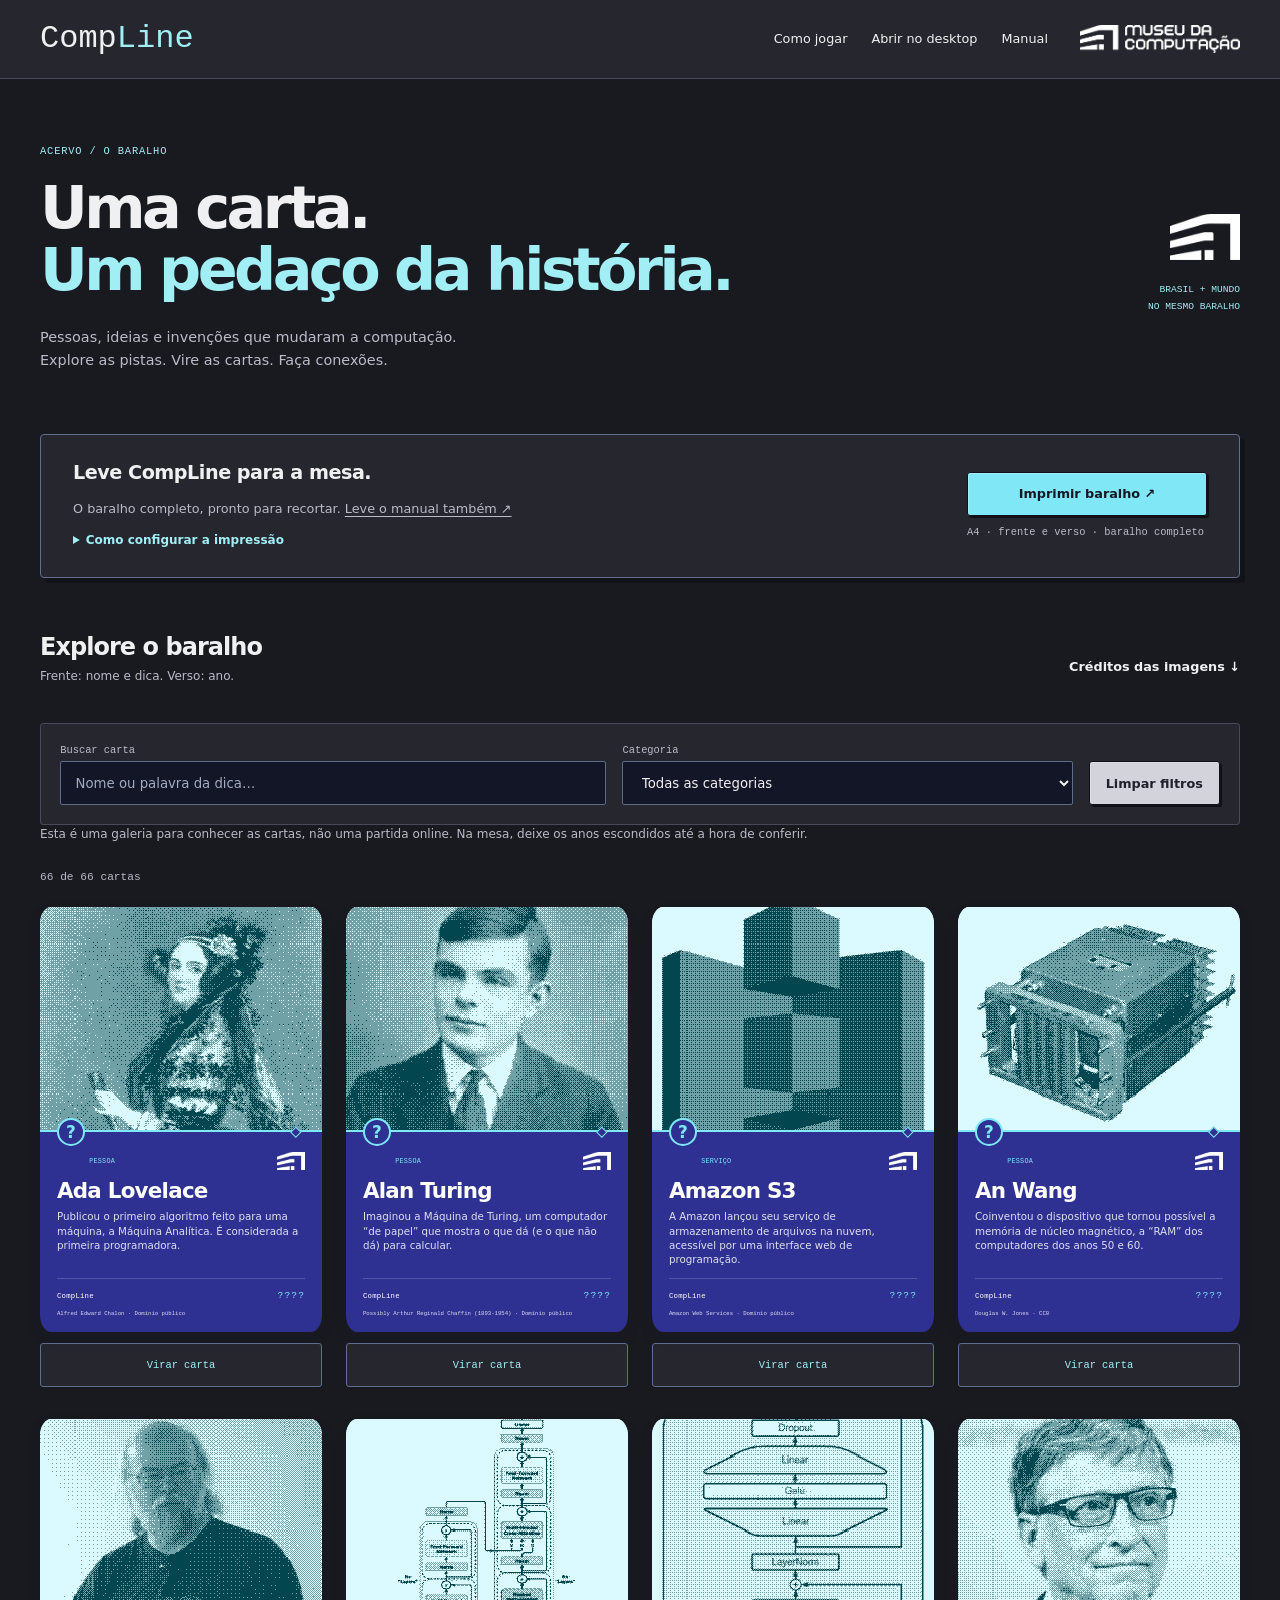
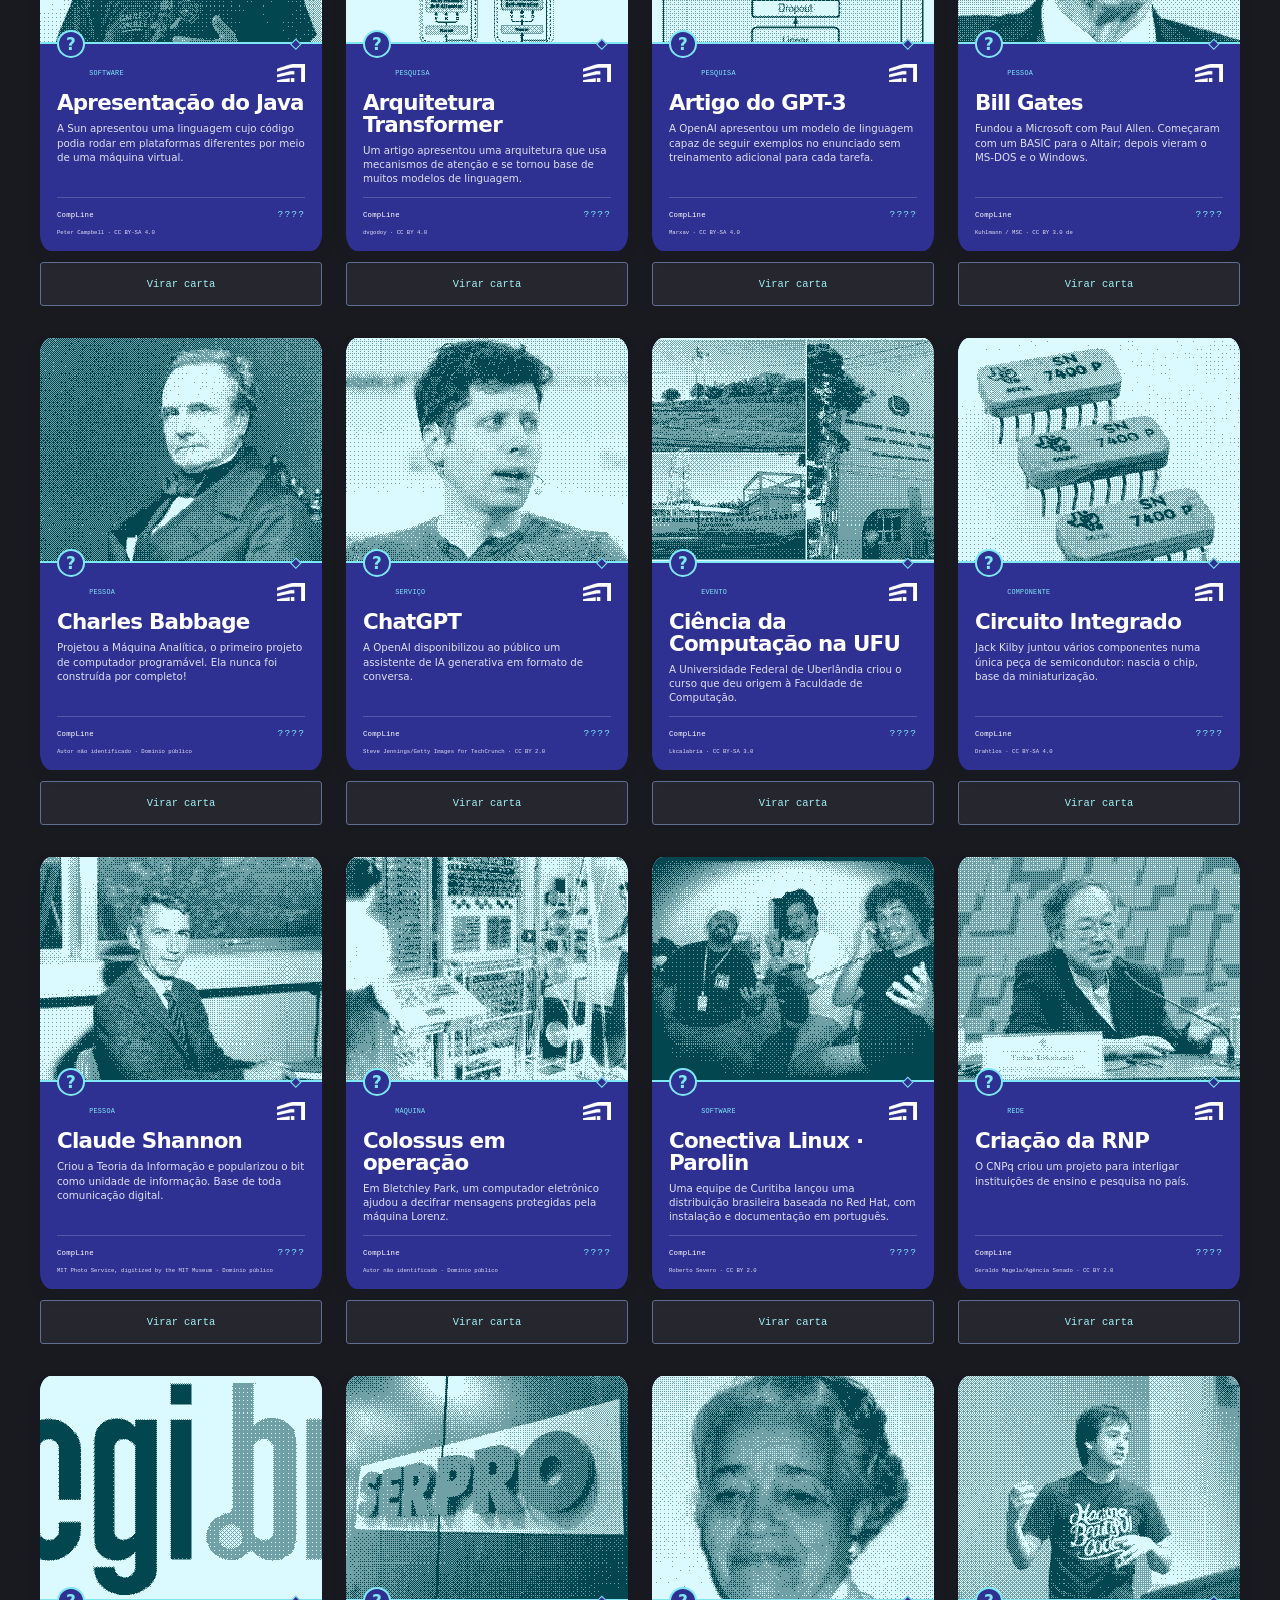
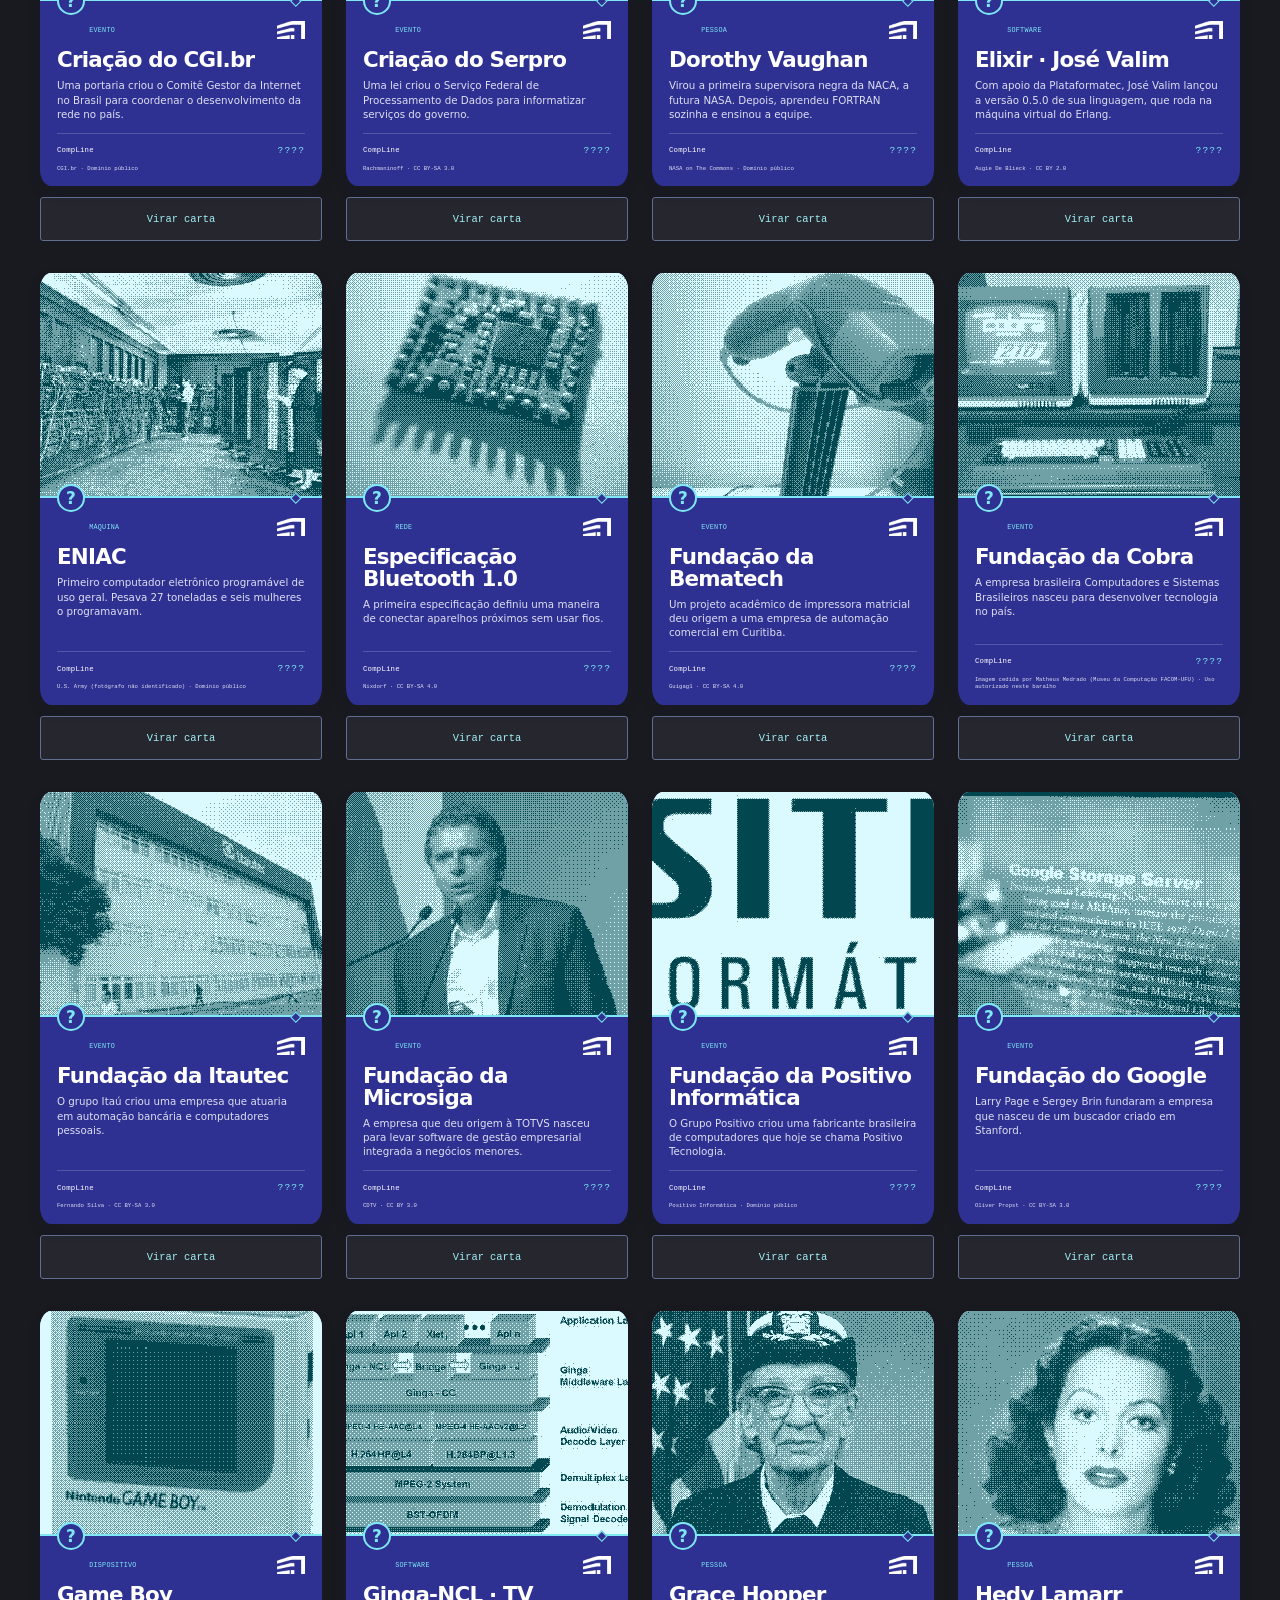
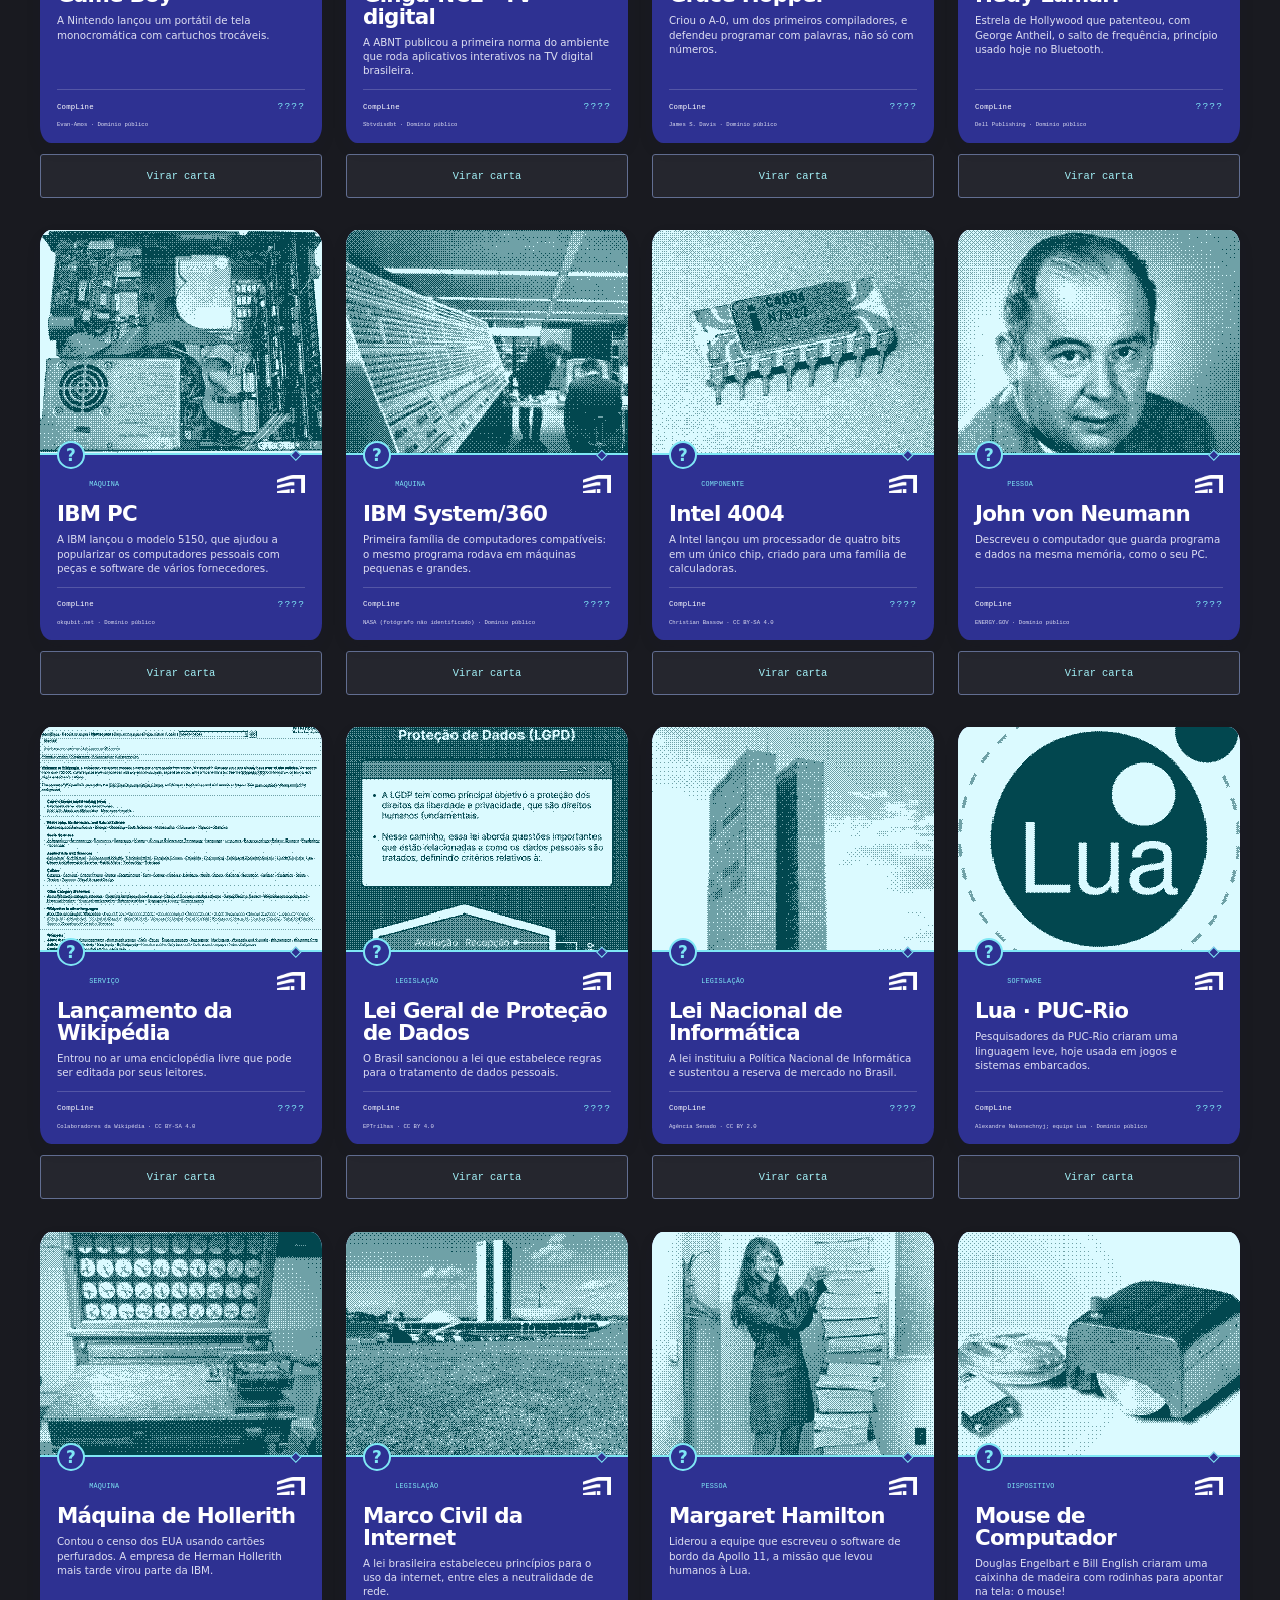
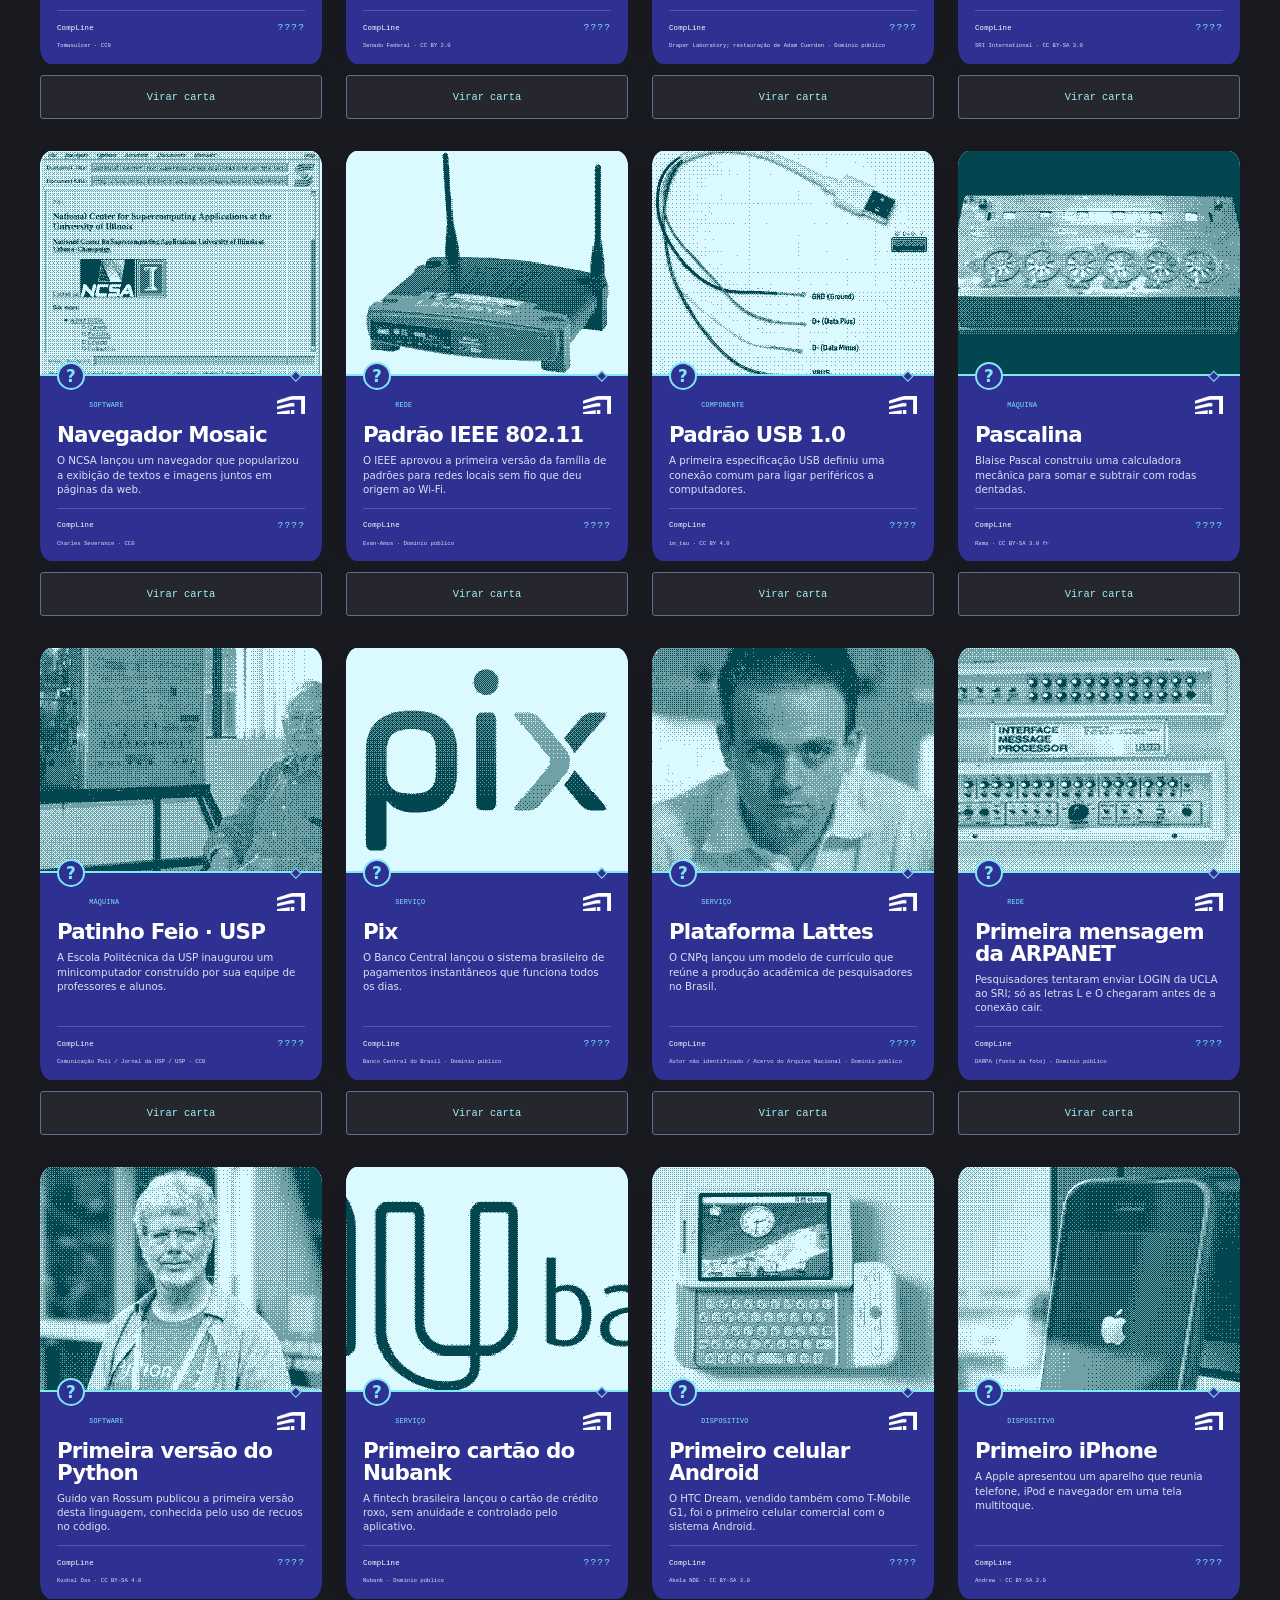
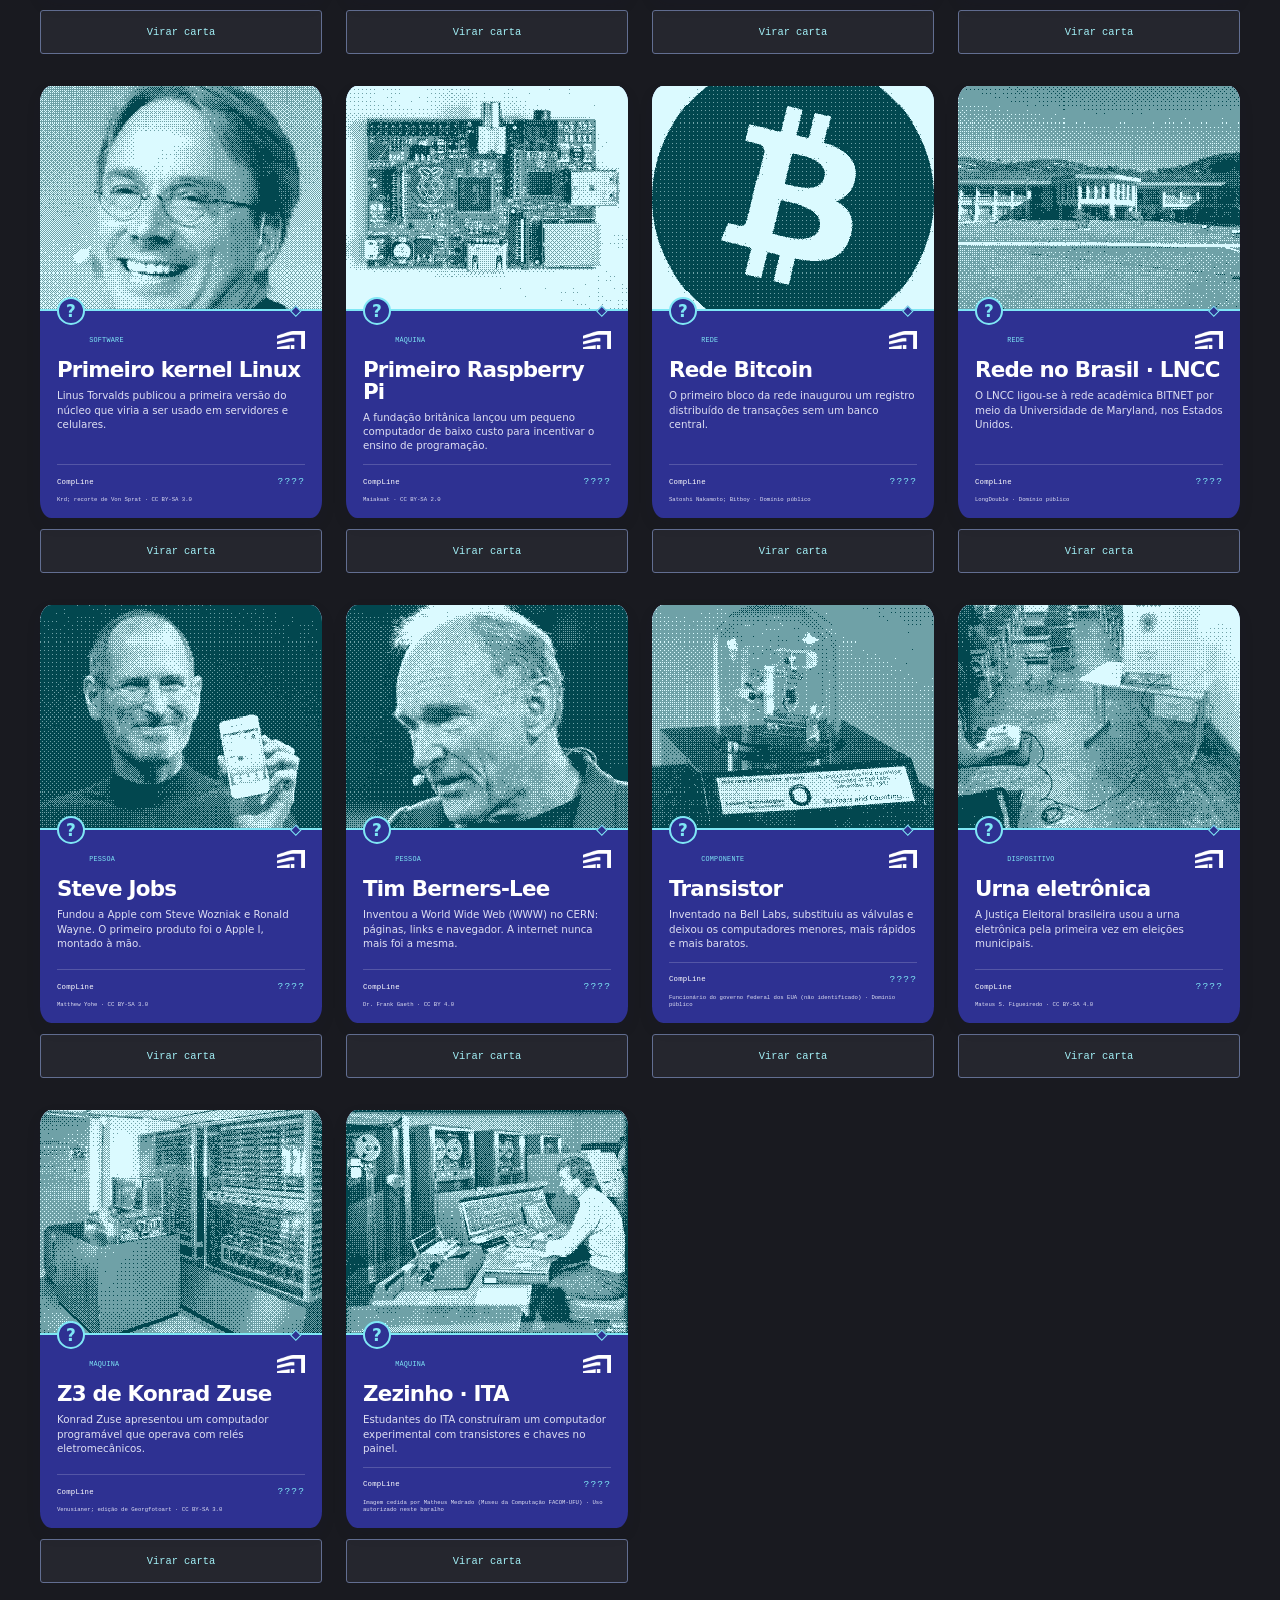
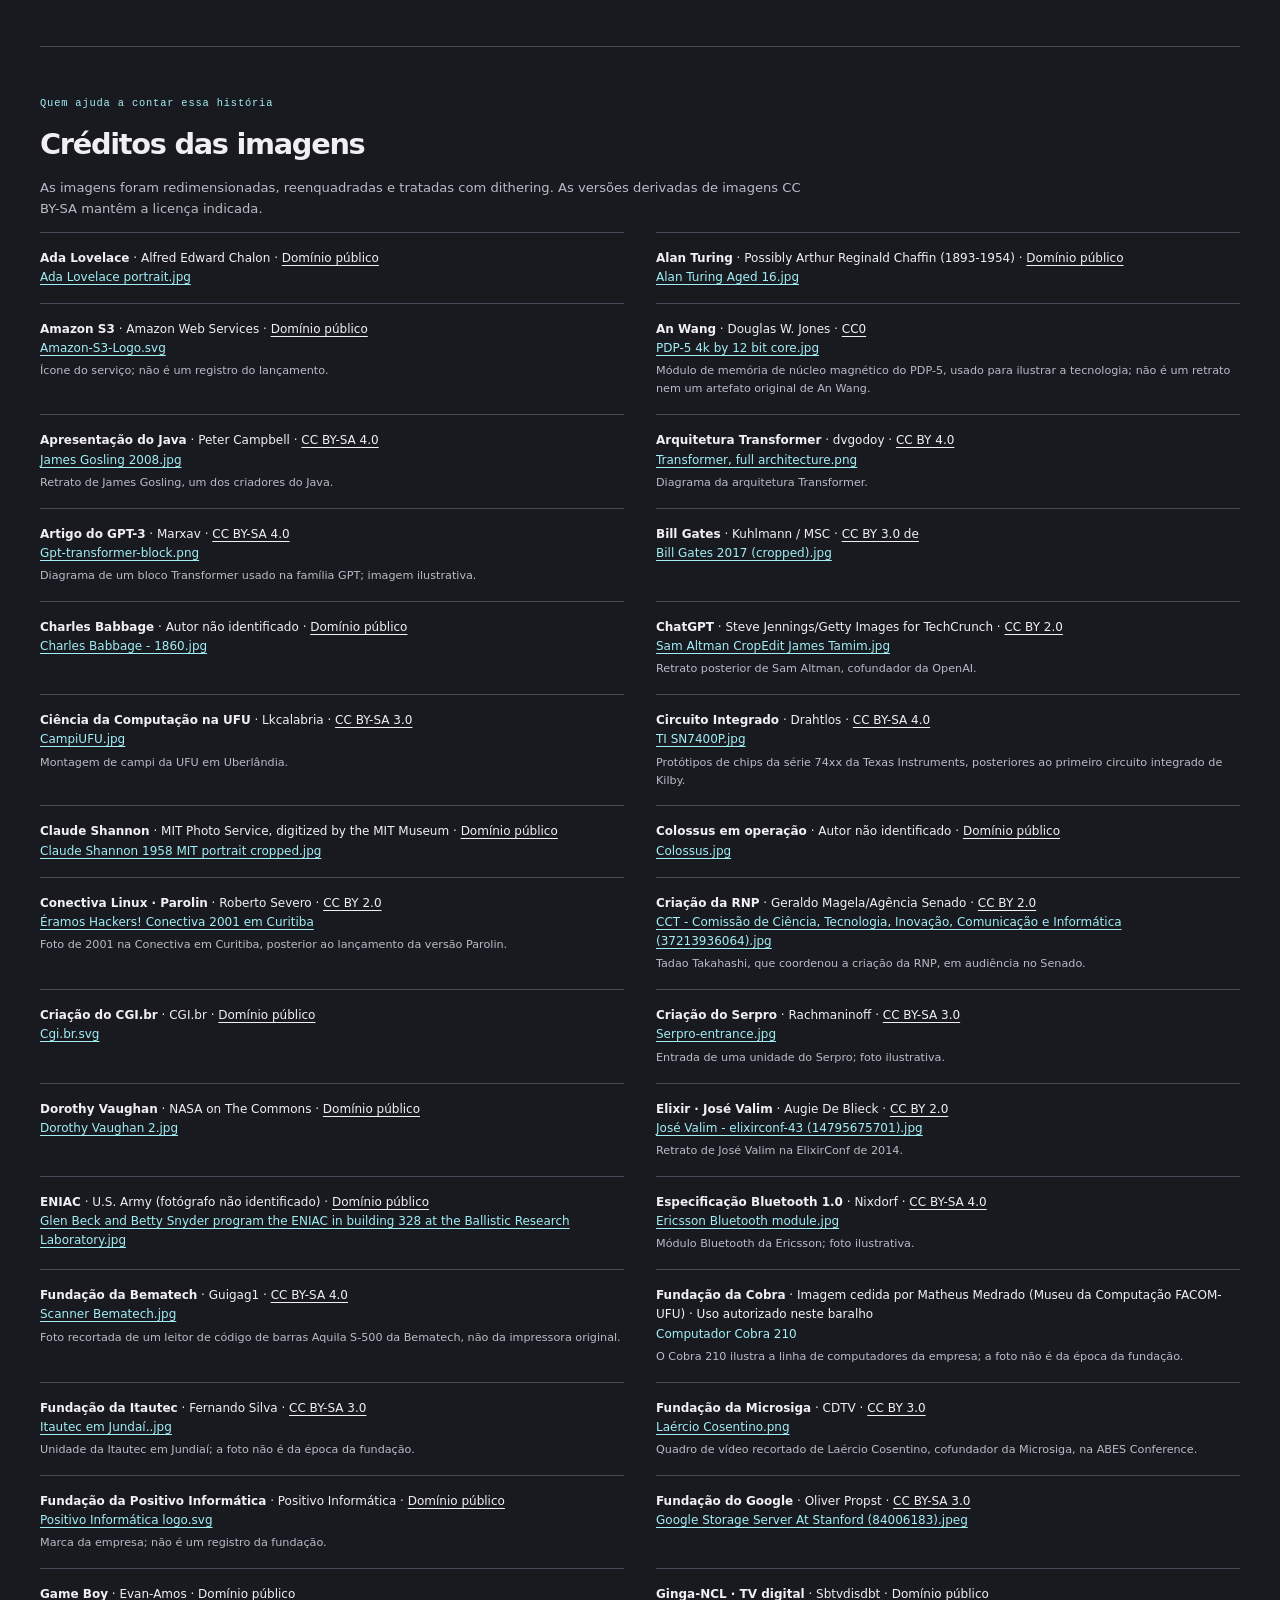
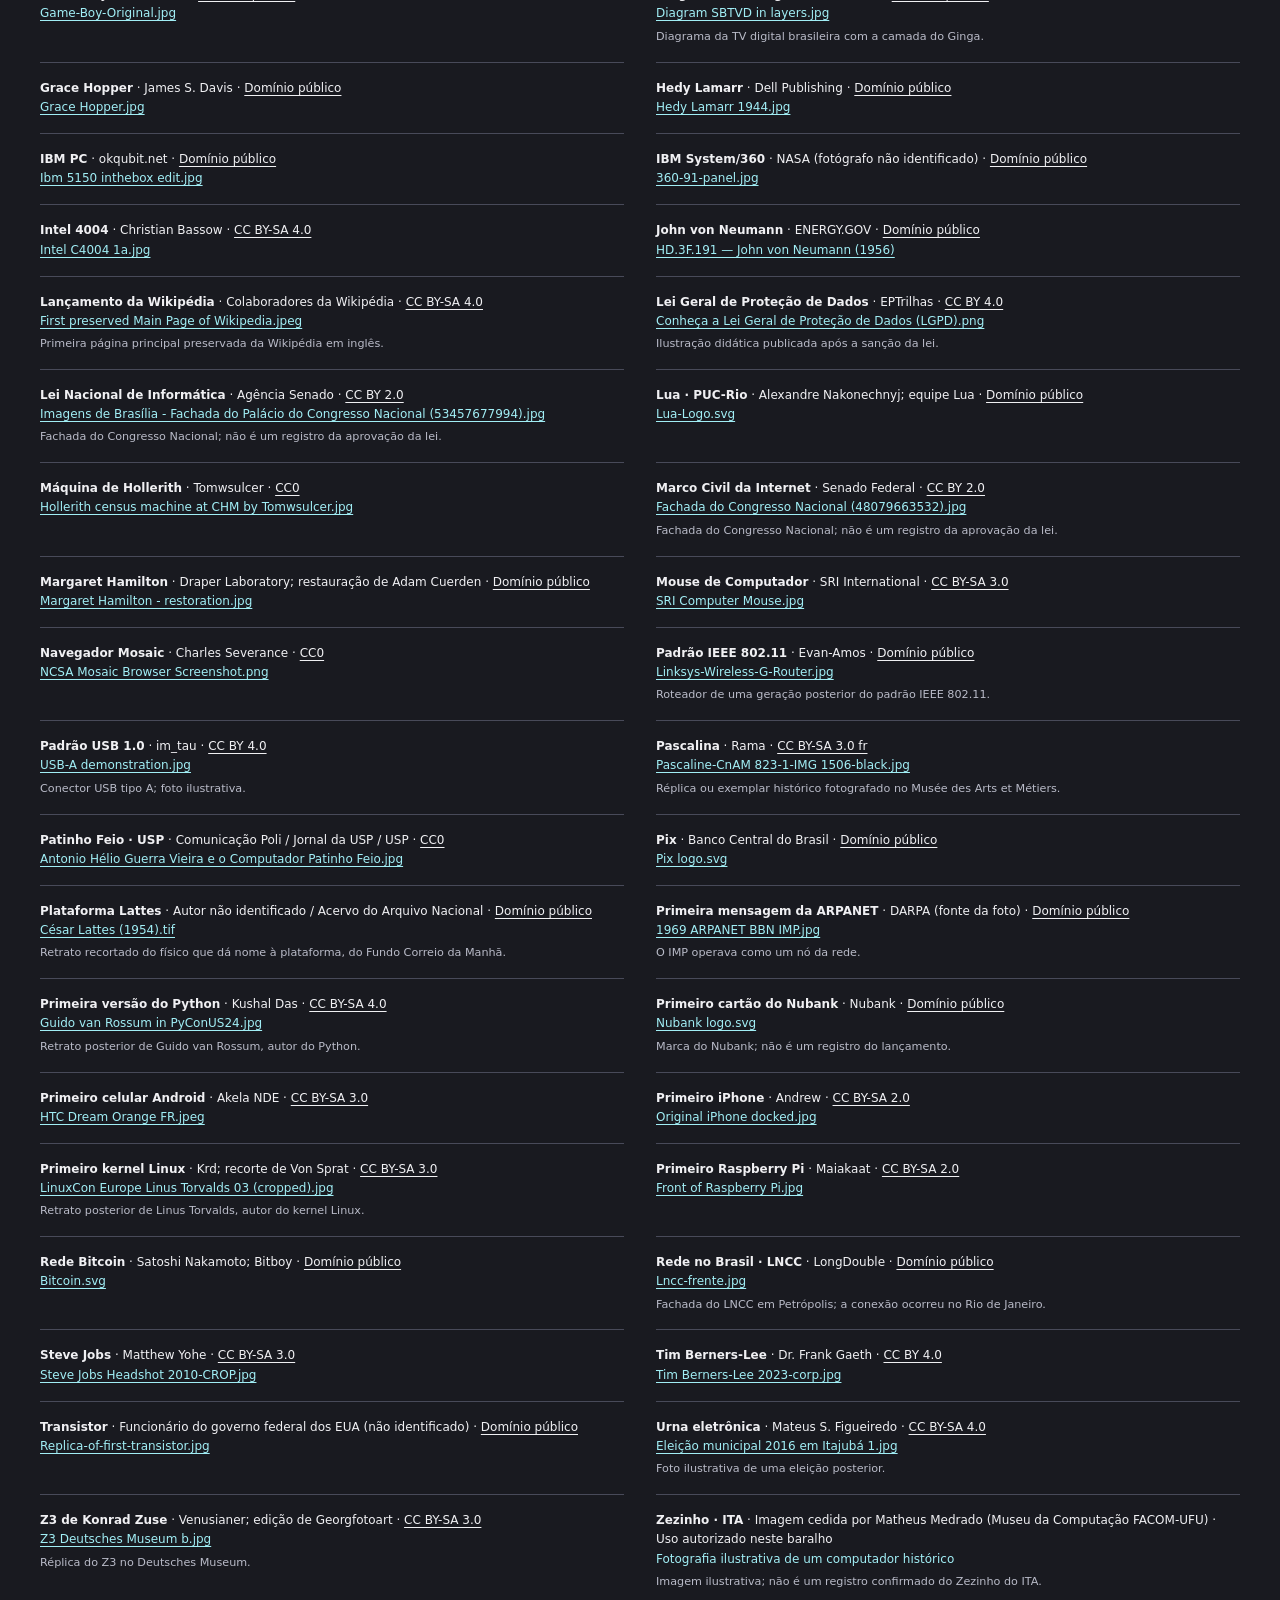
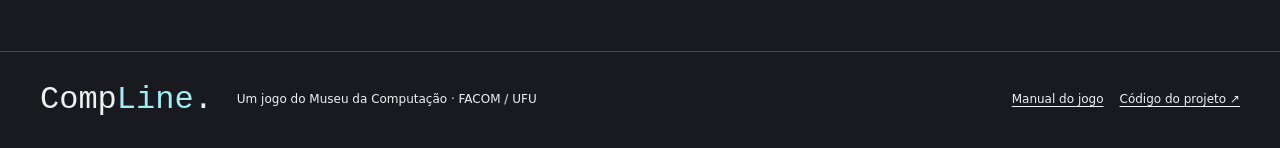
==== commit 2466865c: "Refine CompLine into a clean retro Macintosh desktop" ====
--- a/deck.html
+++ b/deck.html
@@ -7,6 +7,10 @@
   <meta name="theme-color" content="#111323">
   <title>O baralho · CompLine · Museu da Computação</title>
   <link rel="icon" href="img/museu-symbol.png">
+  <link rel="preconnect" href="https://api.fontshare.com">
+  <link rel="preconnect" href="https://cdn.fontshare.com" crossorigin>
+  <link rel="stylesheet" href="https://api.fontshare.com/v2/css?f[]=array@400&amp;display=swap">
+  <script src="embedded.js"></script>
   <link rel="stylesheet" href="site.css">
   <link rel="stylesheet" href="cards.css">
   <link rel="stylesheet" href="deck.css">
@@ -17,7 +21,7 @@
   <header class="site-header">
     <div class="header-inner container">
       <a class="brand-link" href="index.html" aria-label="CompLine, início">Comp<span>Line</span></a>
-      <nav aria-label="Navegação principal"><a href="index.html#como-jogar">Como jogar</a><a href="deck.html" aria-current="page">O baralho</a><a href="manual.html">Manual <span aria-hidden="true">↗</span></a></nav>
+      <nav aria-label="Navegação principal"><a href="index.html#como-jogar">Como jogar</a><a href="index.html#baralho">Abrir no desktop</a><a href="index.html#manual">Manual</a></nav>
       <a class="museum-link" href="index.html#sobre"><img src="img/museu-logo.png" width="5539" height="981" alt="Museu da Computação — sobre o projeto"></a>
     </div>
   </header>
--- a/site.css
+++ b/site.css
@@ -1,185 +1,235 @@
-/* Card colors are deliberately independent from the dark desktop surfaces. */
-:root { color-scheme: dark; --navy: #2e3192; --cyan: #7fe7f5; --night: #171838; --ink: #f0f0f6; --soft-ink: #b2b5cb; --canvas: #111323; --surface: #1b1e33; --surface-raised: #24283f; --line: #393e59; --accent: #a1eef5; --mono: ui-monospace, "SFMono-Regular", Consolas, monospace; --logo-font: system-ui, sans-serif; }
+/* Screen chrome and card colors are deliberately independent. */
+:root {
+  color-scheme: dark;
+  --navy: #2e3192;
+  --cyan: #7fe7f5;
+  --night: #171838;
+  --canvas: #191a20;
+  --surface: #25262e;
+  --surface-raised: #30313c;
+  --ink: #f0f0f3;
+  --soft-ink: #b9bbc8;
+  --line: #484a59;
+  --accent: #a1eef5;
+  --mono: ui-monospace, "SFMono-Regular", Consolas, monospace;
+  --logo-font: "Array", ui-monospace, monospace;
+}
 * { box-sizing: border-box; }
-html { scroll-behavior: smooth; scroll-padding-top: 2rem; }
+html { scroll-padding-top: 2rem; }
 body { margin: 0; background: var(--canvas); color: var(--ink); font: 1rem/1.6 system-ui, -apple-system, BlinkMacSystemFont, "Segoe UI", sans-serif; }
 [hidden] { display: none !important; }
 a { color: inherit; text-underline-offset: .25em; }
 button, input, select { font: inherit; }
-button, select { cursor: pointer; }
+button, select, summary { cursor: pointer; }
 button { color: inherit; }
 button, a, input, select, summary { -webkit-tap-highlight-color: transparent; }
-:focus-visible { outline: 2px solid var(--accent); outline-offset: 5px; }
+:focus-visible { outline: 2px solid var(--accent); outline-offset: 4px; }
 img { max-width: 100%; }
 .container { width: min(1200px, calc(100% - 4rem)); margin-inline: auto; }
 .mono, .overline { font-family: var(--mono); }
-.overline { margin: 0 0 1.2rem; color: var(--accent); font: 500 .65rem/1.7 var(--mono); text-transform: uppercase; letter-spacing: .09em; }
+.overline { margin: 0 0 1rem; color: var(--accent); font: 500 .65rem/1.7 var(--mono); letter-spacing: .08em; }
 .skip-link { position: fixed; top: .5rem; left: .5rem; z-index: 2000; padding: .8rem 1rem; background: var(--cyan); color: var(--canvas); transform: translateY(-160%); }
 .skip-link:focus { transform: translateY(0); }
 .sr-only { position: absolute; width: 1px; height: 1px; padding: 0; margin: -1px; clip-path: inset(50%); overflow: hidden; white-space: nowrap; }
 .icon-library { position: absolute; width: 0; height: 0; overflow: hidden; }
-.brand-link { color: var(--ink); white-space: nowrap; text-decoration: none; font: 800 1.5rem/1 var(--logo-font); letter-spacing: -.065em; }
+.brand-link { color: var(--ink); white-space: nowrap; text-decoration: none; font: 400 2rem/1 var(--logo-font); letter-spacing: 0; }
 .brand-link > span:first-child { color: var(--accent); }
-.button { display: inline-flex; align-items: center; justify-content: center; gap: 1.8rem; min-height: 46px; padding: .8rem 1.15rem; border: 1px solid var(--line); border-radius: 3px; text-decoration: none; font-size: .8rem; font-weight: 650; line-height: 1.5; transition: background .18s, transform .18s, box-shadow .18s; }
-.button-primary { background: var(--cyan); color: #111b2d; border-color: var(--cyan); box-shadow: inset 0 1px 0 #ffffff65, 3px 3px 0 #03060c; }
-.button-primary:hover { background: #bef5fa; transform: translateY(-2px); box-shadow: inset 0 1px 0 #ffffff65, 3px 5px 0 #03060c; }
-.button-secondary { background: var(--surface-raised); color: var(--ink); }
-.button-secondary:hover { background: #333952; }
-.text-link { font-size: .8rem; font-weight: 600; text-decoration: none; }
+.button { display: inline-flex; align-items: center; justify-content: center; gap: 1.3rem; min-height: 44px; padding: .7rem 1rem; border: 1px solid #111219; border-radius: 3px; text-decoration: none; font-size: .8rem; font-weight: 650; line-height: 1.5; box-shadow: inset 1px 1px 0 #ffffff45, 2px 2px 0 #101116; }
+.button-primary { background: var(--cyan); color: #121923; }
+.button-primary:hover { background: #bff4fa; }
+.button-secondary { background: #d2d3db; color: #20212b; }
+.button-secondary:hover { background: #eeeef2; }
+.button:active { translate: 1px 1px; box-shadow: inset 1px 1px 0 #0003; }
+button:disabled { opacity: .5; cursor: wait; }
+.text-link { font-size: .8rem; font-weight: 550; color: var(--ink); text-decoration: none; }
 .text-link:hover { color: var(--accent); text-decoration: underline; }
-.actions { display: flex; align-items: center; flex-wrap: wrap; gap: 1.4rem; margin-top: 1.7rem; }
-.live-dot { display: inline-block; width: 5px; height: 5px; margin-right: .5rem; background: var(--cyan); box-shadow: 0 0 10px #7fe7f560; vertical-align: middle; }
-.tag { display: inline-block; padding: .25rem .45rem; border: 1px solid var(--line); color: var(--soft-ink); font: .6rem/1.4 var(--mono); }
-h2, h3 { line-height: 1.12; }
-h2 { margin: 0 0 1rem; font-size: clamp(2rem, 3.8vw, 3.2rem); font-weight: 550; letter-spacing: -.055em; }
-.section-description { max-width: 38rem; color: var(--soft-ink); font-size: .95rem; }
-.small-note { margin-top: 1.8rem; font-size: .65rem; color: var(--soft-ink); }
-
-/* Shared page chrome for the catalog and manual. */
-.site-header { border-bottom: 1px solid var(--line); background: #171a2b; }
-.header-inner { display: flex; min-height: 72px; align-items: center; justify-content: space-between; gap: 2rem; }
-.site-header nav { display: flex; gap: 1.8rem; margin-left: auto; }
-.site-header nav a { padding-block: .75rem; text-decoration: none; font: .72rem var(--mono); color: var(--soft-ink); }
-.site-header nav a:hover, .site-header nav a[aria-current="page"] { color: var(--accent); text-decoration: underline; }
-.museum-link { display: flex; align-items: center; padding-left: 2rem; border-left: 1px solid var(--line); }
-.museum-link img { width: 174px; height: auto; filter: brightness(0) invert(1); opacity: .85; }
-.site-footer { border-top: 1px solid var(--line); background: #171a2b; }
-.footer-inner { display: flex; justify-content: space-between; align-items: center; flex-wrap: wrap; gap: 1.5rem; padding-block: 2rem; }
-.footer-inner p, .footer-inner a:not(.brand-link) { color: var(--soft-ink); font-size: .7rem; }
-.footer-inner > div { display: flex; gap: 1.3rem; }
-
-/* All shortcuts lead to content; this is a desktop, not a simulated game. */
-.os-menubar { position: relative; z-index: 1000; display: flex; align-items: center; gap: 2.4rem; height: 53px; padding: 0 1.6rem; border-bottom: 1px solid #4a5069; background: #1d2135; box-shadow: 0 1px 0 #070a18; }
-.os-menubar .brand-link { font-size: 1.25rem; }
-.os-menubar nav { display: flex; gap: 1.5rem; }
-.os-menubar nav a { text-decoration: none; font: .68rem var(--mono); }
-.os-menubar nav a:hover { color: var(--accent); }
-.os-system { display: flex; align-items: center; gap: 1.6rem; margin-left: auto; color: var(--soft-ink); font: .6rem var(--mono); }
-.system-online i { display: inline-block; width: 5px; height: 5px; margin-right: .5rem; background: var(--cyan); }
-#os-clock { color: var(--ink); min-width: 5.5rem; text-align: right; }
-.desktop { position: relative; isolation: isolate; min-height: 860px; padding: 2rem; overflow: hidden; }
-.wallpaper { position: absolute; z-index: -2; inset: 0; overflow: hidden; pointer-events: none; background: radial-gradient(ellipse at 60% 20%, #30355d 0, transparent 70%), #15172c; }
-.wallpaper::after { content: ''; position: absolute; inset: 0; opacity: .2; background-image: url("data:image/svg+xml,%3Csvg viewBox='0 0 180 180' xmlns='http://www.w3.org/2000/svg'%3E%3Cfilter id='n'%3E%3CfeTurbulence type='fractalNoise' baseFrequency='.85' numOctaves='3' stitchTiles='stitch'/%3E%3C/filter%3E%3Cpath fill='%23fff' opacity='.45' filter='url(%23n)' d='M0 0h180v180H0z'/%3E%3C/svg%3E"); }
-.wallpaper-orbit { position: absolute; top: 4%; left: 29%; width: 80vw; height: 80vw; border: 1px solid #727caf25; border-radius: 50%; transform: rotate(-24deg) scaleY(.45); box-shadow: 0 0 0 48px #727caf09, 0 0 0 49px #727caf22, 0 0 0 98px #727caf08, 0 0 0 99px #727caf19, 0 0 0 148px #727caf06, 0 0 0 149px #727caf15; }
-.wallpaper-wordmark { position: absolute; bottom: 4rem; left: 10%; color: #9ca8e41a; font: 800 clamp(5rem, 17vw, 18rem)/1 var(--logo-font); letter-spacing: -.08em; }
-.wallpaper-coordinate { position: absolute; bottom: 2rem; right: 2rem; color: var(--soft-ink); font-size: .55rem; line-height: 1.8; text-align: right; letter-spacing: .08em; }
-.desktop-shortcuts { display: flex; gap: .5rem; flex-wrap: wrap; margin: 0 0 2rem; }
-.desktop-shortcut { display: flex; flex-direction: column; align-items: center; justify-content: center; gap: .7rem; width: 110px; min-height: 104px; padding: .6rem; border: 1px solid transparent; border-radius: 3px; text-align: center; text-decoration: none; }
-.desktop-shortcut:hover { border-color: #899ad073; background: #8e9bdb15; }
-.desktop-shortcut svg { width: 43px; height: 43px; fill: #262f4b; stroke: #9debf1; stroke-width: 1.6; filter: drop-shadow(3px 3px 0 #0b1126); }
-.desktop-shortcut:nth-child(2) svg { stroke: #c1b6ef; }
-.desktop-shortcut:nth-child(3) svg { stroke: #e0d7ae; }
-.desktop-shortcut:nth-child(4) svg { stroke: #a8bdf9; }
-.desktop-shortcut span { font: .65rem/1.4 var(--mono); color: #f0f0f6; text-shadow: 1px 1px #0b1126; }
-.os-window { position: relative; display: flex; flex-direction: column; margin: 0 auto 2rem; max-width: 1100px; border: 1px solid #737b9a; border-radius: 5px; background: var(--surface); box-shadow: 0 0 0 1px #080b17, 7px 9px 0 #080b1740, 0 24px 80px #070a1c55; overflow: hidden; }
-.window-titlebar { display: flex; align-items: center; flex-shrink: 0; gap: .9rem; min-height: 39px; padding: 5px 7px 5px 13px; border-bottom: 1px solid #0b0d1a; background: #30354f; box-shadow: inset 0 1px 0 #ffffff16; user-select: none; }
-.window-file { display: flex; align-items: center; gap: .6rem; white-space: nowrap; font: .65rem var(--mono); }
-.window-file svg { width: 19px; height: 19px; fill: none; stroke: var(--accent); stroke-width: 1.7; }
-.window-grip { flex: 1; height: 17px; opacity: .5; background: repeating-linear-gradient(to bottom, #111528 0 1px, transparent 1px 3px, #6d7592 3px 4px, transparent 4px 6px); }
-.window-controls { display: flex; gap: 5px; }
-.window-controls button { display: grid; place-content: center; width: 26px; height: 26px; padding: 0; border: 1px solid #7a829b; border-radius: 2px; background: #252b43; box-shadow: inset 1px 1px 0 #ffffff15, 1px 1px 0 #0a0b18; color: var(--ink); font: 1rem/1 var(--mono); }
-.window-controls button:hover { background: #4b5573; }
-.window-controls button:last-child:hover { background: #7c3f57; }
+.actions { display: flex; align-items: center; flex-wrap: wrap; gap: 1rem 1.4rem; margin-top: 1.7rem; }
+h2 { margin: 0 0 1rem; font-size: clamp(1.8rem, 3vw, 2.6rem); font-weight: 550; line-height: 1.1; letter-spacing: -.045em; }
+h3 { line-height: 1.25; }
+p { margin-top: 0; }
+.tag { border: 1px solid var(--line); padding: .25rem .5rem; font: .65rem var(--mono); }
+.notice { background: var(--surface-raised); padding: 1.5rem; }
+
+/* The independently printable documents also retain a standalone entry point. */
+.site-header { background: var(--surface); border-bottom: 1px solid var(--line); }
+.header-inner { min-height: 78px; display: flex; align-items: center; gap: 2rem; }
+.site-header nav { margin-left: auto; display: flex; gap: 1.5rem; }
+.site-header nav a { font-size: .8rem; text-decoration: none; }
+.museum-link img { display: block; width: 160px; height: auto; filter: brightness(0) invert(1); }
+.site-footer { border-top: 1px solid var(--line); padding: 2rem 0; }
+.footer-inner { display: flex; align-items: center; flex-wrap: wrap; gap: 1.5rem; font-size: .75rem; }
+.footer-inner p { margin: 0; }
+.footer-inner > div { margin-left: auto; display: flex; gap: 1rem; }
+
+/* A quiet desktop; the window chrome carries the classic Macintosh cues. */
+.os-menubar { position: relative; z-index: 1000; display: flex; align-items: center; gap: 2rem; min-height: 52px; padding: 0 1.5rem; background: #22232b; border-bottom: 1px solid #06070b; box-shadow: 0 1px 0 #ffffff13; }
+.museum-brand { display: block; flex: none; line-height: 0; }
+.museum-brand img { display: block; width: 164px; height: auto; }
+.os-menubar nav { display: flex; align-self: stretch; }
+.os-menubar nav a { display: flex; align-items: center; padding: .7rem .85rem; color: #d5d6df; text-decoration: none; font-size: .75rem; }
+.os-menubar nav a:first-child { font-weight: 700; }
+.os-menubar nav a:hover, .os-menubar nav a[data-active="true"] { background: #3c3e4d; color: white; }
+#os-clock { margin-left: auto; color: #d5d6df; font: .75rem var(--mono); font-variant-numeric: tabular-nums; }
+.desktop { position: relative; padding: 2rem; }
+.desktop-shortcuts { display: flex; gap: 1rem; margin-bottom: 2rem; }
+.desktop-shortcut { display: flex; flex-direction: column; align-items: center; justify-content: center; gap: .5rem; width: 80px; min-height: 84px; border: 1px solid transparent; border-radius: 2px; text-decoration: none; text-align: center; }
+.desktop-shortcut:hover { background: #ffffff08; border-color: #626574; }
+.desktop-shortcut svg, .print-options svg { width: 40px; height: 40px; fill: none; stroke: #242632; stroke-width: 1.5; shape-rendering: crispEdges; }
+.icon-fill { fill: #d9dbe4; }
+.icon-accent { fill: var(--cyan); stroke: var(--cyan); }
+.desktop-shortcut span { padding: .1rem .3rem; color: #dddfe8; font: .68rem/1.3 var(--mono); }
+.desktop-shortcut:focus-visible span { background: #444d76; color: white; }
+.os-window { display: flex; flex-direction: column; width: 100%; max-width: 1080px; min-width: 0; margin: 0 auto 2rem; border: 1px solid #08090e; border-radius: 5px 5px 2px 2px; background: var(--surface); box-shadow: 0 0 0 1px #656875, 0 18px 50px #0006, 4px 4px 0 #090a0d; overflow: hidden; }
+.os-window:focus-visible { outline-offset: 5px; }
+.window-titlebar { position: relative; display: flex; align-items: center; flex-shrink: 0; gap: .55rem; min-height: 35px; padding: 5px 8px; background: #bfc1cd; border-bottom: 1px solid #08090e; color: #171821; user-select: none; }
+.window-titlebar::before { content: ""; position: absolute; inset: 8px 13px; background: repeating-linear-gradient(to bottom, #656875 0 1px, transparent 1px 3px); pointer-events: none; }
+.window-file { position: relative; order: 2; margin: 0 auto; padding: 0 .7rem; background: #bfc1cd; font: 650 .75rem/1.5 var(--mono); text-align: center; }
+.window-controls { display: contents; }
+.window-controls button { position: relative; display: grid; place-content: center; flex: none; width: 20px; height: 20px; padding: 0; background: #d7d9e1; color: #22232c; border: 1px solid #424450; border-radius: 0; box-shadow: inset 1px 1px 0 white, inset -1px -1px 0 #8d909d; font: 15px/1 var(--mono); }
+.window-controls button:hover { background: white; }
+.window-controls button:focus-visible { outline-color: #171838; }
+.window-controls [data-window-action="close"] { order: 0; }
+.window-controls [data-window-action="minimize"] { order: 3; }
+.window-controls [data-window-action="maximize"] { order: 4; }
 .window-body { min-height: 0; }
-.welcome-body { display: grid; grid-template-columns: 1.1fr 1fr; }
-.welcome-copy { padding: clamp(1.5rem, 3vw, 3rem); padding-right: .5rem; }
-.welcome-kicker { margin: 1.2rem 0 .8rem; color: var(--soft-ink); font-size: .64rem; }
-.welcome-copy h1 { margin: 0; font-size: clamp(3.6rem, 5.3vw, 5.6rem); font-weight: 550; line-height: .98; letter-spacing: -.065em; }
-.welcome-copy h1 em { color: var(--cyan); font-style: normal; }
-.hero-description { color: var(--soft-ink); max-width: 25rem; margin: 1.5rem 0 0; font-size: .85rem; line-height: 1.8; }
-.hero-exhibit { position: relative; min-width: 0; padding: 2.3rem 2rem 1.8rem; display: flex; flex-direction: column; justify-content: space-between; background: radial-gradient(ellipse, #464a8038, transparent 70%); }
-.exhibit-label { display: flex; justify-content: space-between; align-items: center; gap: .5rem; margin: 0; color: var(--soft-ink); font-size: .55rem; letter-spacing: .08em; }
-.exhibit-label .tag { font-size: .5rem; }
-.hero-cards { position: relative; min-height: 340px; flex: 1; margin: 1.7rem 0 1rem; }
-.hero-card { position: absolute; width: 60%; max-width: 232px; container-type: inline-size; top: 10%; left: 4%; transform: rotate(-9deg); filter: drop-shadow(0 14px 12px #0006); }
-.hero-card:nth-child(2) { left: 34%; top: 16%; transform: rotate(10deg); }
+.window-status { display: flex; flex-shrink: 0; gap: 2rem; margin: 0; padding: .9rem 2rem; border-top: 1px solid var(--line); color: var(--soft-ink); }
+.hero-facts > div { display: flex; align-items: center; gap: .65rem; }
+.hero-facts dt { font: 1rem var(--mono); color: var(--ink); }
+.hero-facts dd { margin: 0; font: .6rem/1.5 var(--mono); max-width: 6rem; }
+.welcome-body { display: grid; grid-template-columns: 1fr 1fr; }
+.welcome-copy { display: flex; flex-direction: column; justify-content: center; align-items: start; padding: 2rem 1rem 2rem 2.5rem; }
+.welcome-kicker { margin: 0 0 1.2rem; color: var(--soft-ink); font-size: .6rem; letter-spacing: .08em; }
+.welcome-wordmark { margin: 0 0 1.3rem; font: 400 clamp(3rem, 5.5vw, 5rem)/1 var(--logo-font); color: var(--accent); }
+.welcome-copy h1 { margin: 0; font-size: clamp(2rem, 3.2vw, 3rem); font-weight: 550; line-height: 1.05; letter-spacing: -.05em; }
+.hero-description { max-width: 25rem; margin: 1.2rem 0 0; color: var(--soft-ink); font-size: .84rem; line-height: 1.75; }
+.hero-exhibit { display: flex; flex-direction: column; justify-content: center; min-width: 0; padding: 2rem 2rem 2rem 1rem; }
+.exhibit-label, .exhibit-caption { margin: 0; text-align: center; color: var(--soft-ink); font-size: .58rem; letter-spacing: .035em; }
+.hero-cards { position: relative; width: 100%; min-height: 340px; margin: 1.5rem 0 1rem; }
+.hero-card { position: absolute; top: 5%; left: 3%; width: 52%; max-width: 210px; aspect-ratio: 63 / 88; container-type: inline-size; transform: rotate(-7deg); filter: drop-shadow(0 10px 8px #0005); }
+.hero-card:nth-child(2) { left: 42%; top: 10%; transform: rotate(8deg); }
 .hero-card .card { border: 1px solid #a2a6de80; }
-.exhibit-caption { display: flex; justify-content: center; gap: .6rem; margin: 0; color: var(--soft-ink); font-size: .6rem; }
-.exhibit-caption > span { color: var(--cyan); }
-.preview-loading { margin: 4rem 1rem; font-size: .8rem; color: var(--soft-ink); }
-.window-status { display: flex; justify-content: space-between; align-items: center; flex-shrink: 0; gap: 1rem; border-top: 1px solid var(--line); padding: .6rem 1rem; background: #171a2d; color: var(--soft-ink); font-size: .55rem; }
-.hero-facts { justify-content: flex-start; gap: 2.3rem; padding: 1rem 2.5rem; margin: 0; }
-.hero-facts > div { display: flex; align-items: center; gap: .75rem; }
-.hero-facts dt { color: var(--ink); font: 1.1rem var(--mono); letter-spacing: -.07em; }
-.hero-facts dd { max-width: 5.8rem; margin: 0; font: .55rem/1.5 var(--mono); }
-.hero-facts .status-spark { margin-left: auto; color: var(--cyan); font-size: 2rem; line-height: 1; }
-.desktop-note { display: none; }
-.content-body { padding: 2.5rem; font-size: .9rem; }
-.content-body > p:not(.overline) { max-width: 42rem; color: var(--soft-ink); }
-.steps { display: grid; grid-template-columns: repeat(3, 1fr); list-style: none; margin: 2rem 0; padding: 0; border: 1px solid var(--line); }
-.steps li { padding: 1.3rem; }
-.steps li + li { border-left: 1px solid var(--line); }
-.step-number { color: var(--cyan); font: .75rem var(--mono); }
-.steps h3 { font-size: 1.15rem; font-weight: 550; letter-spacing: -.025em; margin: 1.3rem 0 .7rem; }
-.steps p { color: var(--soft-ink); font-size: .75rem; }
-.rules-footnote { padding-bottom: 1.5rem; border-bottom: 1px solid var(--line); font-size: .8rem; }
-.rules-footnote strong { color: var(--ink); }
-.mode-grid { display: grid; grid-template-columns: 1fr 1fr; gap: 1rem; margin: 1.8rem 0; }
-.mode-panel { padding: 1.4rem; border: 1px solid var(--line); background: #22263d; }
-.mode-panel h3 { display: flex; justify-content: space-between; font-size: 1.7rem; letter-spacing: -.04em; font-weight: 500; }
-.mode-panel h3 span { color: var(--cyan); }
-.mode-panel p, .mode-panel ul { color: var(--soft-ink); font-size: .75rem; }
-.mode-panel ul { padding-left: 1rem; margin-bottom: 1.5rem; }
-.print-content { display: grid; grid-template-columns: .85fr 1fr; align-items: center; gap: 2rem; }
-.print-art { display: grid; place-content: center; min-height: 350px; background-image: radial-gradient(#747eab50 1px, transparent 1px); background-size: 9px 9px; }
-.paper-sheet { width: 210px; padding: 20px; background: #e5e6dc; color: #20213e; transform: rotate(-8deg); box-shadow: 12px 14px 0 #0004; }
-.paper-sheet .brand-link { font-size: 1.1rem; color: #2e3192; }
-.paper-grid { display: grid; grid-template-columns: repeat(3, 1fr); gap: 5px; margin: 18px 0; }
-.paper-grid i { display: grid; place-content: center; aspect-ratio: 63/88; background: #2e3192; color: var(--cyan); font: 1rem var(--mono); }
-.paper-sheet small { font: .5rem var(--mono); }
-.about-logo { display: block; width: 290px; height: auto; filter: brightness(0) invert(1); margin: .5rem 0 2.5rem; }
-.future-note { padding: 1.3rem; border: 1px dashed var(--line); margin-top: 2rem; background: #24283d; }
-.future-note h3 { font-size: 1.3rem; }
-.future-note p { color: var(--soft-ink); font-size: .8rem; }
-.os-dock { display: flex; align-items: center; justify-content: center; width: fit-content; margin: 2rem auto 0; padding: 9px 13px; gap: 8px; background: #252a41ed; border: 1px solid #717b9b; border-radius: 8px; box-shadow: inset 0 1px 0 #ffffff20, 0 7px 25px #090c1e66; }
-.os-dock a { position: relative; display: flex; flex-direction: column; align-items: center; justify-content: center; gap: 4px; width: 60px; min-height: 62px; border: 1px solid transparent; border-radius: 4px; text-decoration: none; transition: transform .2s, background .2s; }
-.os-dock a:hover { transform: translateY(-5px); background: #a0b3e91a; border-color: #8298ca50; }
-.os-dock a svg { width: 29px; height: 29px; fill: #25304b; stroke: var(--cyan); stroke-width: 1.6; }
-.os-dock a:nth-of-type(3) svg { stroke: #c1b6ef; }
-.os-dock a:nth-of-type(4) svg { stroke: #e0d7ae; }
-.os-dock a span { font: .5rem var(--mono); }
-.os-dock a[data-active="true"]::after { content: ''; width: 4px; height: 4px; background: var(--cyan); border-radius: 50%; position: absolute; bottom: -5px; }
-.dock-divider { height: 35px; border-left: 1px solid #59617c; margin-inline: 3px; }
-.desktop-hint { text-align: center; font-size: .52rem; color: var(--soft-ink); margin-top: 1.1rem; }
-.desktop-hint > span { display: none; }
-.os-footer { display: flex; align-items: center; justify-content: space-between; gap: 1rem; padding: .8rem 1.6rem; font-size: .55rem; background: #141727; color: var(--soft-ink); border-top: 1px solid var(--line); }
-.os-footer a { text-decoration: none; }
-.os-footer a:hover { color: var(--accent); text-decoration: underline; }
-
-/* JS adds movable modeless windows. Without it, sections remain in flow. */
-@media (min-width: 901px) {
-  .desktop-ready .desktop { height: calc(100svh - 94px); min-height: 730px; padding: 0; }
-  .desktop-ready .desktop-shortcuts { position: absolute; top: 32px; left: 16px; flex-direction: column; gap: 12px; }
-  .desktop-ready .os-window { position: absolute; left: 13.5%; top: 38px; width: min(77%, 1120px); max-height: calc(100% - 190px); margin: 0; }
-  .desktop-ready .welcome-window { z-index: 2; }
-  .desktop-ready .window-titlebar { cursor: grab; touch-action: none; }
-  .desktop-ready .is-dragging .window-titlebar { cursor: grabbing; }
-  .desktop-ready .window-body { overflow: auto; overscroll-behavior: contain; scrollbar-width: thin; scrollbar-color: #67708e var(--surface); }
-  .desktop-ready .content-window { left: 19%; top: 58px; width: min(72%, 1000px); }
-  .desktop-ready .print-window { left: 20%; top: 88px; }
-  .desktop-ready .about-window { left: 25%; top: 75px; width: min(60%, 780px); }
-  .desktop-ready .os-window.is-maximized { left: 132px !important; top: 16px !important; width: calc(100% - 158px); max-width: none; height: calc(100% - 150px); max-height: none; }
-  .desktop-ready .is-maximized .window-body { flex: 1; }
-  .desktop-ready .os-dock { position: absolute; z-index: 900; left: 50%; bottom: 39px; margin: 0; transform: translateX(-50%); }
-  .desktop-ready .desktop-hint { position: absolute; left: 0; bottom: 8px; width: 100%; }
-  .desktop-ready .desktop-hint > span { display: inline; }
-  .desktop-ready .desktop-note { display: block; position: absolute; right: 28px; bottom: 168px; width: 240px; padding: 13px 16px 16px; background: #262b43; border: 1px solid #555f7e; border-radius: 3px; box-shadow: 5px 6px 0 #070c1b40; transform: rotate(3deg); }
-  .desktop-note > span { display: flex; justify-content: space-between; padding-bottom: .7rem; border-bottom: 1px solid var(--line); font-size: .57rem; color: var(--soft-ink); }
-  .desktop-note p { margin: .9rem 0 .6rem; font-size: .9rem; line-height: 1.5; }
-  .desktop-note strong { font: .55rem var(--mono); color: var(--cyan); }
-}
-@media (min-width: 1400px) { .desktop-ready .welcome-window { left: 16%; top: 48px; width: 73%; } .welcome-copy { padding: 2.3rem; padding-right: 0; } .hero-exhibit { padding: 2.3rem; } .hero-cards { min-height: 360px; } }
-@media (max-width: 1100px) and (min-width: 901px) { .welcome-copy { padding: 2rem; padding-right: 0; } .welcome-copy h1 { font-size: 4rem; } .welcome-kicker { margin-top: 1.5rem; } .hero-exhibit { padding: 2rem 1rem; } .hero-cards { min-height: 310px; } .hero-description { font-size: .8rem; } .welcome-body .actions { gap: 1rem; } .hero-facts { padding-inline: 2rem; gap: 1.6rem; } }
-@media (max-width: 900px) { .os-menubar { padding-inline: 1rem; gap: 1.5rem; } .os-system .system-online { display: none; } .desktop { padding: 1.5rem; } .desktop-shortcuts { justify-content: center; gap: 1rem; } .desktop-shortcut { width: 100px; } .welcome-copy h1 { font-size: clamp(3.3rem, 7vw, 4.7rem); } .hero-exhibit { padding: 1.5rem; } .hero-cards { min-height: 300px; } .hero-facts { padding-inline: 1.5rem; gap: 1.5rem; } .header-inner { gap: 1rem; } .museum-link { display: none; } .content-body { padding: 2rem; } }
+.preview-loading { margin: 3rem .8rem; color: var(--soft-ink); font-size: .75rem; }
+.content-body { padding: 2.2rem 2.5rem; }
+.content-body > p:not(.overline) { max-width: 45rem; color: var(--soft-ink); font-size: .9rem; }
+.steps { display: grid; grid-template-columns: repeat(3, 1fr); gap: 1.5rem; margin: 2rem 0; padding: 0; list-style: none; }
+.steps li { border-top: 1px solid var(--line); padding-top: .8rem; }
+.step-number { color: var(--accent); font: .7rem var(--mono); }
+.steps h3 { font-size: 1rem; margin: 1rem 0 .5rem; }
+.steps p, .mode-grid p { margin-bottom: 0; color: var(--soft-ink); font-size: .8rem; }
+.mode-grid { display: grid; grid-template-columns: 1fr 1fr; gap: 2rem; border-block: 1px solid var(--line); padding: 1.3rem 0; }
+.mode-grid h3 { margin: 0 0 .6rem; font-size: 1rem; }
+.app-window iframe { display: block; width: 100%; flex: 1; min-height: 400px; border: 0; background: var(--surface); }
+.app-toolbar { flex-shrink: 0; display: flex; align-items: center; flex-wrap: wrap; gap: .8rem 1.3rem; padding: .75rem 1.1rem; border-bottom: 1px solid var(--line); background: #2c2d37; font-size: .72rem; }
+.app-toolbar > span { margin-right: auto; color: var(--soft-ink); }
+.app-toolbar a { text-decoration: none; }
+.app-toolbar a:hover { text-decoration: underline; }
+.app-toolbar button { border: 0; background: none; font: inherit; padding: 0; margin-left: auto; }
+.print-options { display: grid; grid-template-columns: 1fr 1fr; gap: 1.5rem; margin-block: 1.7rem; }
+.print-options article { padding: 1.4rem; border: 1px solid var(--line); background: #2b2c36; }
+.print-options h3 { font-size: 1rem; margin: .9rem 0 .65rem; }
+.print-options p { color: var(--soft-ink); font-size: .8rem; }
+.print-options .print-readiness { margin: .8rem 0 0; font: .6rem/1.5 var(--mono); }
+.print-help { border-top: 1px solid var(--line); padding-top: 1rem; font-size: .8rem; }
+.print-help summary { font-weight: 600; }
+.print-help p { margin: .8rem 0 0; color: var(--soft-ink); }
+.about-logo { width: 250px; height: auto; display: block; margin-bottom: 2rem; }
+.about-links { display: flex; flex-direction: column; align-items: start; gap: .8rem; margin-top: 2rem; font-size: .8rem; }
+
+/* Enhancement is isolated: ordinary content and links work without JavaScript. */
+.desktop-ready .desktop { height: calc(100svh - 52px); min-height: 580px; padding: 0; }
+.desktop-ready .desktop-shortcuts { position: absolute; top: 26px; right: 22px; margin: 0; flex-direction: column; gap: 1rem; }
+.desktop-ready .os-window { position: absolute; width: min(80%, 1080px); height: min(640px, calc(100% - 64px)); max-height: calc(100% - 40px); margin: 0; }
+.desktop-ready .about-window { width: min(70%, 790px); }
+.desktop-ready .content-window { width: min(78%, 960px); }
+.desktop-ready .window-titlebar { cursor: grab; touch-action: none; }
+.desktop-ready .is-dragging .window-titlebar { cursor: grabbing; }
+.desktop-ready .window-body { overflow: auto; overscroll-behavior: contain; scrollbar-width: thin; scrollbar-color: #757986 var(--surface); }
+.desktop-ready .app-window iframe { min-height: 0; }
+.desktop-ready .os-window.is-maximized { left: 20px !important; top: 20px !important; width: calc(100% - 40px); height: calc(100% - 40px); max-height: none; }
+
+@media (min-width: 901px) and (max-height: 800px) {
+  .welcome-copy { padding: 1.5rem 1rem 1.5rem 2rem; }
+  .welcome-wordmark { margin-bottom: 1rem; }
+  .hero-cards { min-height: 300px; margin-block: 1rem; }
+  .hero-card { max-width: 180px; }
+}
+@media (max-width: 1100px) and (min-width: 901px) {
+  .welcome-copy h1 { font-size: 2.2rem; }
+  .welcome-copy .actions { gap: .8rem; }
+  .hero-cards { min-height: 290px; }
+  .hero-exhibit { padding-inline: .5rem 1.4rem; }
+}
+@media (max-width: 900px) {
+  .os-menubar { gap: 1rem; padding-inline: 1rem; }
+  .museum-brand img { width: 145px; }
+  .desktop-ready .desktop { display: flex; flex-direction: column; gap: 1rem; height: calc(100svh - 52px); min-height: 600px; padding: 1rem; }
+  .desktop-ready .desktop-shortcuts { position: static; flex-direction: row; justify-content: center; flex-shrink: 0; gap: 1.2rem; margin: 0; }
+  .desktop-shortcut { min-height: 72px; }
+  .desktop-shortcut svg { width: 34px; height: 34px; }
+  .desktop-ready .os-window { position: static; width: 100%; flex: 1; height: auto; max-height: none; min-height: 0; }
+  .window-controls [data-window-action="maximize"] { display: none; }
+  .desktop-ready .window-titlebar { cursor: default; touch-action: auto; }
+  .welcome-copy { padding: 2rem 1rem 2rem 2rem; }
+  .welcome-copy h1 { font-size: 2.4rem; }
+  .hero-exhibit { padding-inline: 1rem; }
+  .hero-cards { min-height: 290px; }
+  .window-status { gap: 1.4rem; padding-inline: 1.5rem; }
+  .site-header nav { gap: 1rem; }
+  .museum-link { display: none; }
+}
 @media (max-width: 620px) {
-  .container { width: calc(100% - 2rem); } .os-menubar { height: auto; min-height: 54px; flex-wrap: wrap; gap: .75rem; padding-block: .8rem; } .os-menubar nav { order: 3; justify-content: space-between; width: 100%; border-top: 1px solid var(--line); padding-top: .75rem; } .os-system { margin-left: auto; } .os-menubar nav a { font-size: .64rem; }
-  .desktop { padding: 1rem; } .desktop-shortcuts { display: grid; grid-template-columns: repeat(4, 1fr); gap: 3px; margin-bottom: 1.2rem; } .desktop-shortcut { width: auto; min-height: 92px; padding: .3rem; } .desktop-shortcut svg { width: 34px; height: 34px; } .desktop-shortcut span { font-size: .54rem; }
-  .welcome-body { grid-template-columns: 1fr; } .welcome-copy { padding: 1.6rem; } .welcome-copy .overline { font-size: .55rem; } .welcome-kicker { margin-top: 1.6rem; font-size: .57rem; } .welcome-copy h1 { font-size: clamp(3.7rem, 14vw, 5.2rem); } .hero-description { font-size: .85rem; } .hero-exhibit { min-height: 410px; padding: 1rem 1.6rem 1.7rem; border-top: 1px solid var(--line); } .hero-cards { width: min(100%, 340px); min-height: 320px; align-self: center; margin-top: 1rem; } .hero-card { width: 58%; top: 2%; } .hero-card:nth-child(2) { top: 7%; }
-  .hero-facts { justify-content: space-between; gap: .8rem; padding: 1rem; flex-wrap: wrap; } .hero-facts > div { flex-direction: column; align-items: start; gap: .35rem; } .hero-facts dd { font-size: .5rem; max-width: 4.5rem; } .hero-facts .status-spark { display: none; } .window-titlebar { gap: .6rem; } .window-file { font-size: .58rem; } .window-controls { gap: 4px; } .window-controls button { width: 26px; height: 28px; } .window-controls [data-window-action="maximize"] { display: none; }
-  .content-body { padding: 1.5rem; } h2 { font-size: 2.2rem; } .steps { grid-template-columns: 1fr; } .steps li + li { border-left: 0; border-top: 1px solid var(--line); } .steps h3 { margin-top: .75rem; } .mode-grid { grid-template-columns: 1fr; } .print-content { grid-template-columns: 1fr; } .print-art { min-height: 320px; } .print-content > div:last-child { order: -1; } .window-status > span { text-align: right; }
-  .os-dock { max-width: 100%; padding: 8px; gap: 3px; } .os-dock a { width: 50px; } .os-dock a span { font-size: .45rem; } .desktop-hint { font-size: .5rem; } .os-footer { padding-inline: 1rem; font-size: .5rem; } .os-footer > span:nth-child(2) { display: none; } .wallpaper-coordinate { display: none; }
-  .header-inner { min-height: 90px; align-content: center; flex-wrap: wrap; padding-block: 1rem; } .site-header nav { width: 100%; justify-content: space-between; margin-left: 0; } .site-header nav a { font-size: .65rem; padding-block: .3rem; } .footer-inner { flex-direction: column; align-items: start; }
-}
-@media (prefers-reduced-motion: no-preference) { .desktop-ready .os-window:not([hidden]) { animation: window-in .35s cubic-bezier(.2,.8,.2,1) both; } .hero-card { animation: card-in .8s .15s both; transition: translate .4s; } .hero-card:nth-child(2) { animation-delay: .3s; } .hero-exhibit:hover .hero-card:first-child { translate: -5px -4px; } .hero-exhibit:hover .hero-card:nth-child(2) { translate: 6px -5px; } @keyframes window-in { from { opacity: 0; translate: 0 12px; scale: .98; } to { opacity: 1; translate: 0 0; scale: 1; } } @keyframes card-in { from { opacity: 0; translate: 0 18px; } to { opacity: 1; translate: 0 0; } } }
-@media (prefers-reduced-motion: reduce) { html { scroll-behavior: auto; } *, *::before, *::after { animation: none !important; transition: none !important; } }
-@media print { :root { color-scheme: light; } .site-header, .site-footer, .skip-link { display: none; } .home-page { background: white; color: black; } .home-page .os-menubar, .home-page .desktop-shortcuts, .home-page .wallpaper, .home-page .os-dock, .home-page .desktop-hint, .home-page .window-controls, .home-page .os-footer, .home-page .desktop-note { display: none; } .home-page .desktop { height: auto; overflow: visible; } .home-page .os-window { position: static; width: auto; max-height: none; box-shadow: none; background: white; color: black; break-inside: avoid; } }
+  .container { width: calc(100% - 2rem); }
+  .os-menubar { flex-wrap: wrap; gap: 0; padding-top: .7rem; }
+  .museum-brand img { width: 145px; }
+  #os-clock { padding-right: .1rem; font-size: .68rem; }
+  .os-menubar nav { order: 3; width: calc(100% + 2rem); margin: .7rem -1rem 0; border-top: 1px solid #ffffff18; }
+  .os-menubar nav a { justify-content: center; flex: 1; padding: .7rem .3rem; font-size: .7rem; }
+  .desktop-ready .desktop { height: calc(100svh - 101px); min-height: 520px; padding: 12px; gap: .75rem; }
+  .desktop-ready .desktop-shortcuts { gap: .6rem; }
+  .desktop-shortcut { width: 64px; min-height: 65px; gap: .35rem; }
+  .desktop-shortcut svg { width: 30px; height: 30px; }
+  .desktop-shortcut span { font-size: .58rem; }
+  .window-file { font-size: .65rem; }
+  .window-controls button { width: 22px; height: 22px; }
+  .welcome-body { display: block; }
+  .welcome-copy { padding: 1.6rem; }
+  .welcome-kicker { font-size: .55rem; margin-bottom: 1rem; }
+  .welcome-wordmark { font-size: 3.8rem; }
+  .welcome-copy h1 { font-size: 2.3rem; }
+  .hero-description { font-size: .82rem; }
+  .hero-exhibit { padding: 1rem 1.6rem 1.7rem; }
+  .hero-cards { display: flex; flex-direction: column; align-items: center; gap: 1.5rem; min-height: 0; margin-block: 1.5rem; }
+  .hero-card { position: relative; top: auto; left: auto; width: min(100%, 210px); transform: none; flex: none; }
+  .hero-card:nth-child(2) { left: auto; top: auto; transform: none; }
+  .window-status { gap: .75rem; padding: .75rem; justify-content: space-between; }
+  .hero-facts > div { flex-direction: column; align-items: start; gap: .2rem; }
+  .hero-facts dt { font-size: .85rem; }
+  .hero-facts dd { font-size: .47rem; max-width: 5rem; }
+  .content-body { padding: 1.5rem; }
+  .content-body > p:not(.overline) { font-size: .82rem; }
+  .steps, .mode-grid, .print-options { grid-template-columns: 1fr; gap: 1.4rem; }
+  .steps { margin-block: 1.5rem; }
+  .steps h3 { margin-top: .5rem; }
+  .app-toolbar { padding: .7rem .8rem; gap: .65rem 1rem; font-size: .65rem; }
+  .app-toolbar > span { display: none; }
+  .print-options article { padding: 1rem; }
+  .print-options .button { width: 100%; }
+  .header-inner { min-height: 90px; flex-wrap: wrap; padding-block: 1rem; gap: .8rem; }
+  .site-header nav { width: 100%; margin: 0; justify-content: space-between; }
+  .site-header nav a { font-size: .7rem; }
+}
+@media (min-width: 901px) and (prefers-reduced-motion: no-preference) {
+  .desktop-ready .os-window:not([hidden]) { animation: window-in .18s ease-out both; }
+  @keyframes window-in { from { opacity: 0; translate: 0 6px; } to { opacity: 1; translate: 0 0; } }
+}
+@media (prefers-reduced-motion: reduce) {
+  *, *::before, *::after { animation: none !important; transition: none !important; scroll-behavior: auto !important; }
+}
+@media print {
+  :root { color-scheme: light; }
+  .site-header, .site-footer, .skip-link { display: none; }
+  .home-page { background: white; color: black; }
+  .home-page .os-menubar, .home-page .desktop-shortcuts, .home-page .window-controls, .home-page .app-window { display: none; }
+  .home-page .desktop { height: auto; }
+  .home-page .os-window { position: static; height: auto; width: auto; max-height: none; box-shadow: none; background: white; color: black; }
+}
--- a/cards.css
+++ b/cards.css
@@ -2,7 +2,7 @@
 .card { --paper: #fff; --muted: #dedff2; container-type: inline-size; width: 100%; aspect-ratio: 63 / 88; background: var(--navy); color: var(--paper); padding: 7%; border-radius: 4%; }
 .frame { position: relative; height: 100%; display: flex; flex-direction: column; min-width: 0; }
 .card-head { display: flex; align-items: center; justify-content: space-between; padding: 0 0 6%; gap: 4%; border-bottom: 1px solid #ffffff40; }
-.wordmark { font: 650 5cqw/1 var(--logo-font, system-ui), sans-serif; letter-spacing: -.05em; }
+.wordmark { font: 400 6cqw/1 var(--logo-font, system-ui), sans-serif; letter-spacing: 0; }
 .museum-symbol { display: block; flex: none; width: 10cqw; height: auto; filter: brightness(0) invert(1); }
 .card-meta { display: flex; align-items: center; justify-content: space-between; flex-wrap: wrap; gap: .35em; margin: 0 0 4%; padding-left: 13%; color: var(--cyan); font: 500 2.4cqw/1.2 var(--mono); letter-spacing: .04em; text-transform: uppercase; }
 .category { overflow-wrap: anywhere; }
--- a/deck.css
+++ b/deck.css
@@ -48,6 +48,30 @@
 @media (prefers-reduced-motion: no-preference) { .deck .card { animation: reveal .2s ease-out; } @keyframes reveal { from { transform: perspective(32rem) rotateY(15deg); opacity: .65; } } }
 
 @page { size: A4 portrait; margin: 0; }
+/* One catalog, presented as an app inside the desktop; print rules stay shared. */
+@media screen {
+  .in-desktop { background: var(--surface); }
+  .in-desktop body { background: var(--surface); }
+  .in-desktop .site-header, .in-desktop .site-footer,
+  .in-desktop .deck-head, .in-desktop .print-panel,
+  .in-desktop .collection-heading, .in-desktop .play-note { display: none; }
+  .in-desktop .screen { width: calc(100% - 2.5rem); padding-top: 1.2rem; }
+  .in-desktop .deck-tools { padding: 0 0 1rem; border: 0; border-bottom: 1px solid var(--line); }
+  .in-desktop .deck-tools input, .in-desktop .deck-tools select { background: #1d1e27; }
+  .in-desktop .deck { grid-template-columns: repeat(3, minmax(0, 1fr)); gap: 1.7rem 1.2rem; padding-bottom: 2rem; }
+  .in-desktop:not(.credits-app) .credits { display: none; }
+  .in-desktop.credits-app .screen { display: none; }
+  .in-desktop.credits-app .credits { width: calc(100% - 3rem); padding-top: 1.5rem; border: 0; }
+}
+@media screen and (max-width: 620px) {
+  .in-desktop .screen { width: calc(100% - 1.5rem); padding-top: .8rem; }
+  .in-desktop .deck { grid-template-columns: repeat(2, minmax(0, 1fr)); gap: 1.3rem .8rem; padding-inline: 0; }
+  .in-desktop .deck-tools { gap: .8rem; }
+  .in-desktop .search-field, .in-desktop .category-field { flex-basis: 100%; }
+  .in-desktop .deck-tools label { font-size: .65rem; }
+  .in-desktop #status { margin-block: 1rem; }
+}
+@media screen and (max-width: 380px) { .in-desktop .deck { grid-template-columns: 1fr; padding-inline: .6rem; } }
 @media print {
   html, body { background: white; }
   .site-header, .site-footer, .screen, .skip-link, .credits .overline { display: none; }
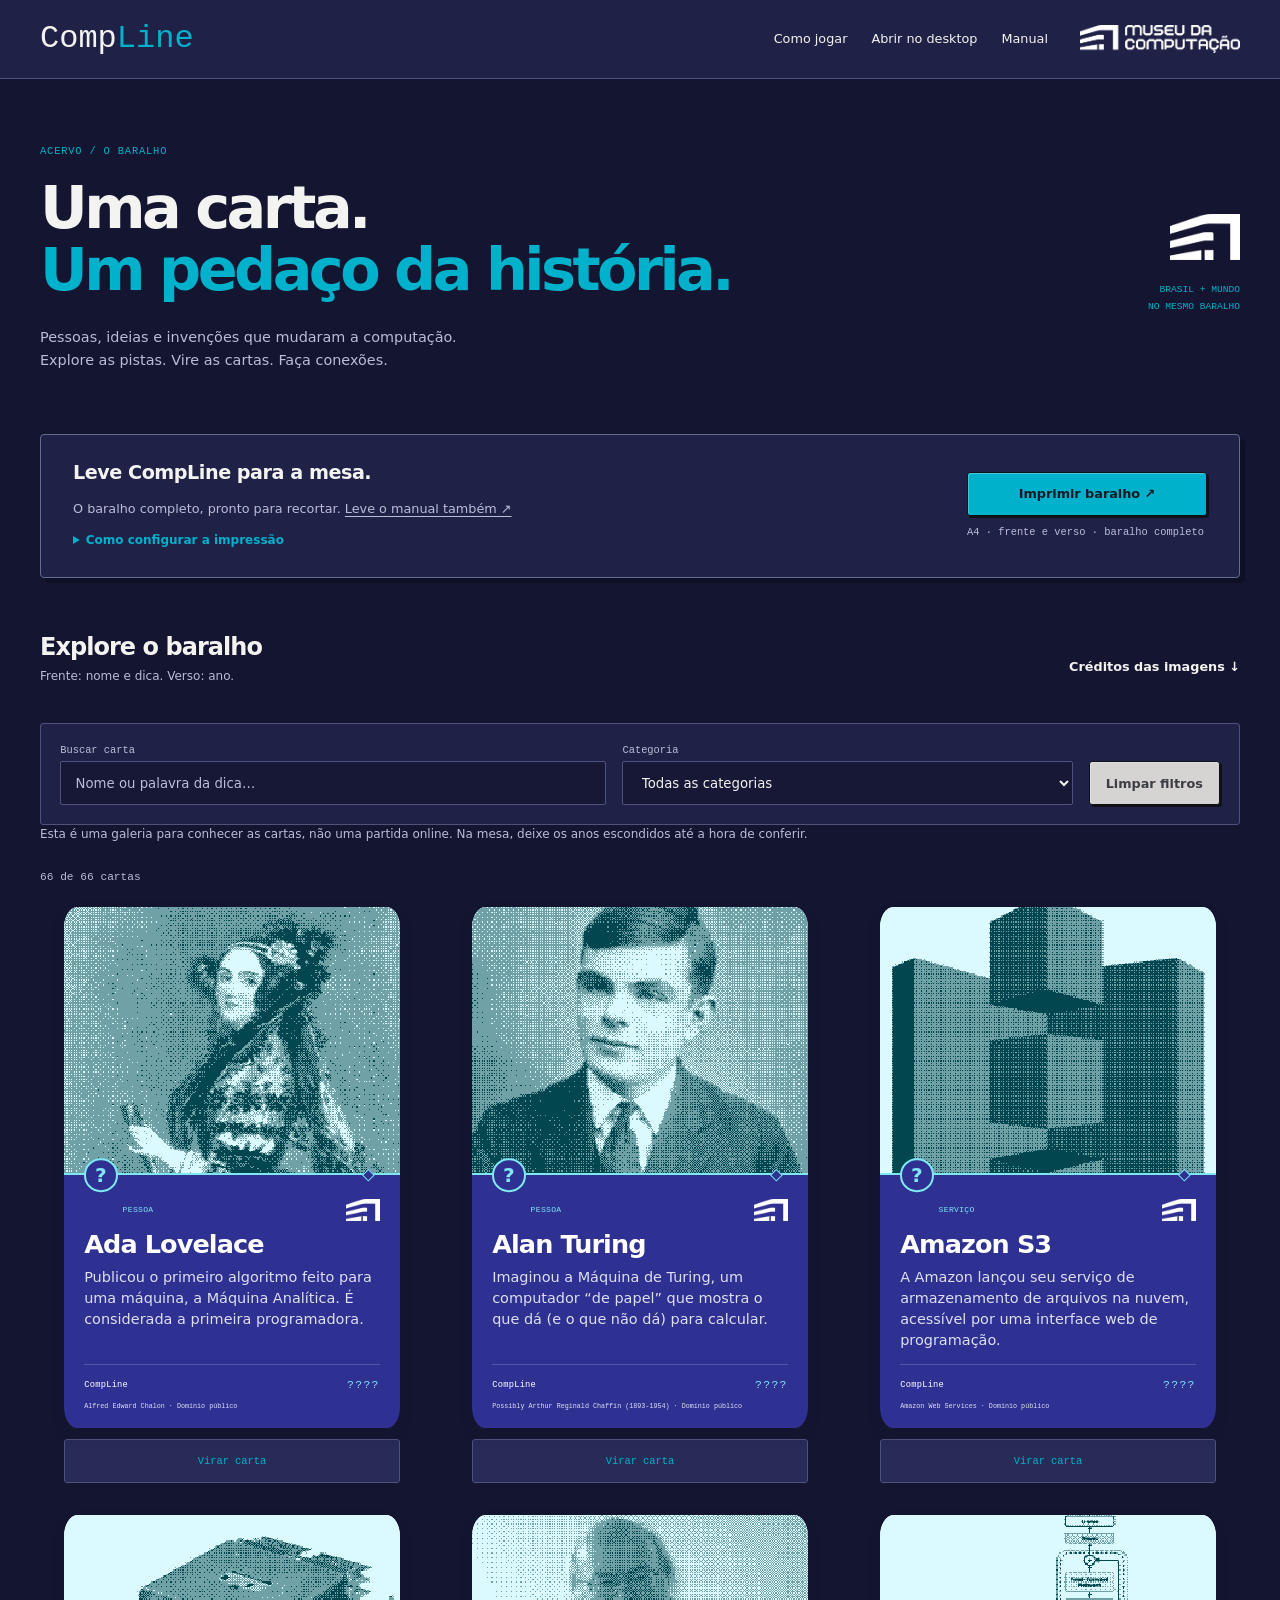
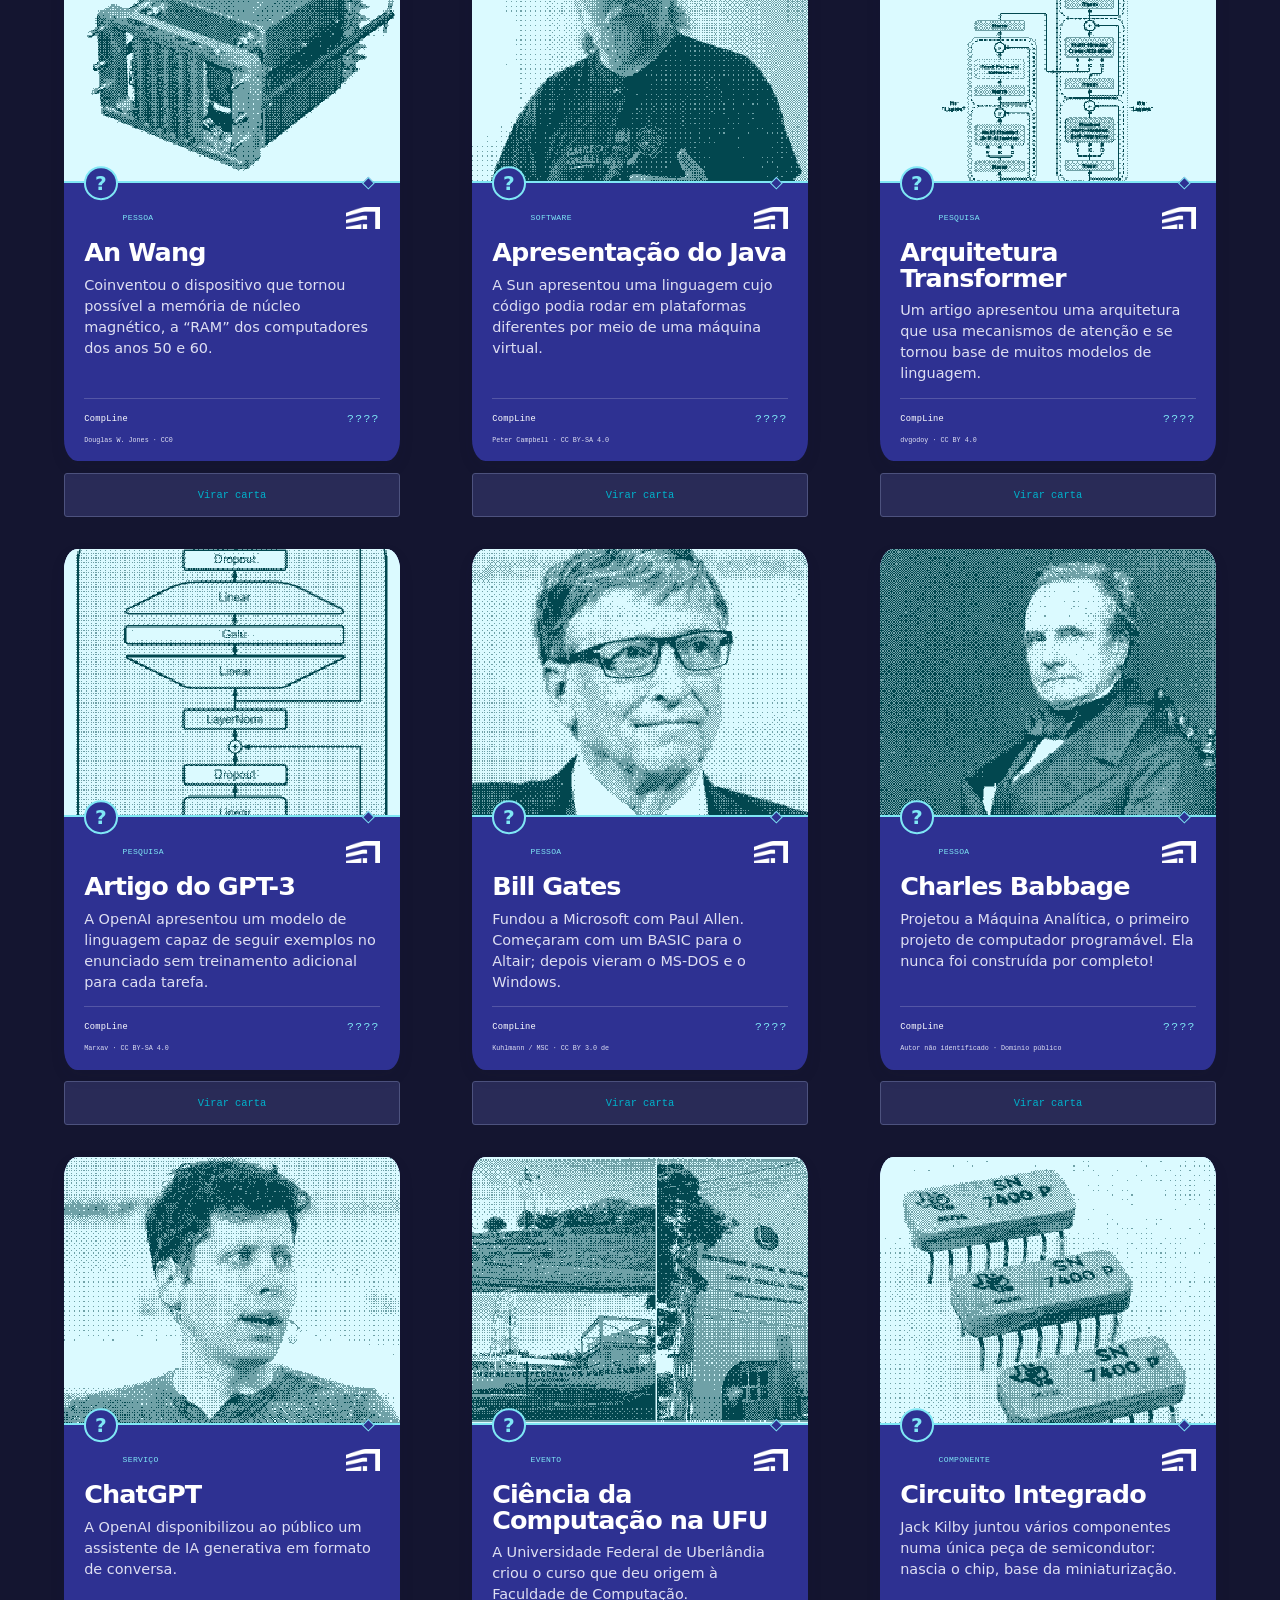
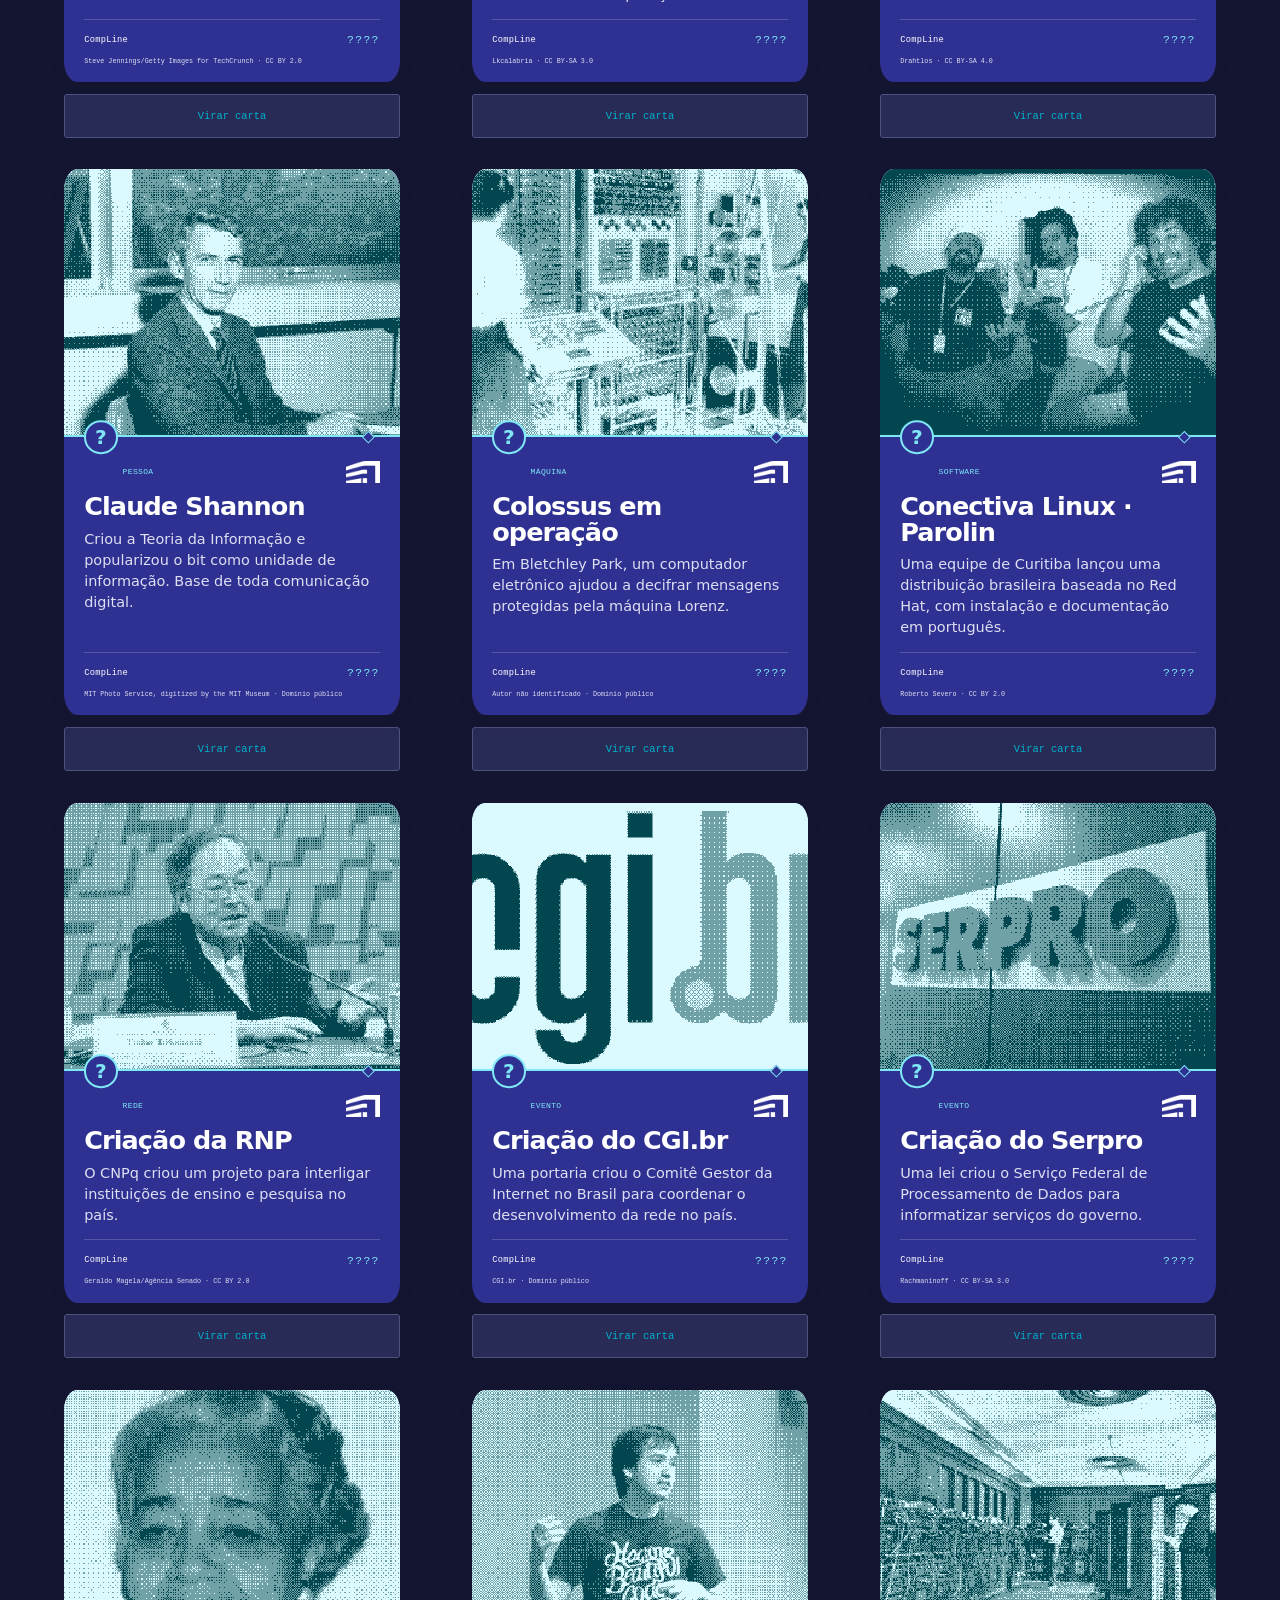
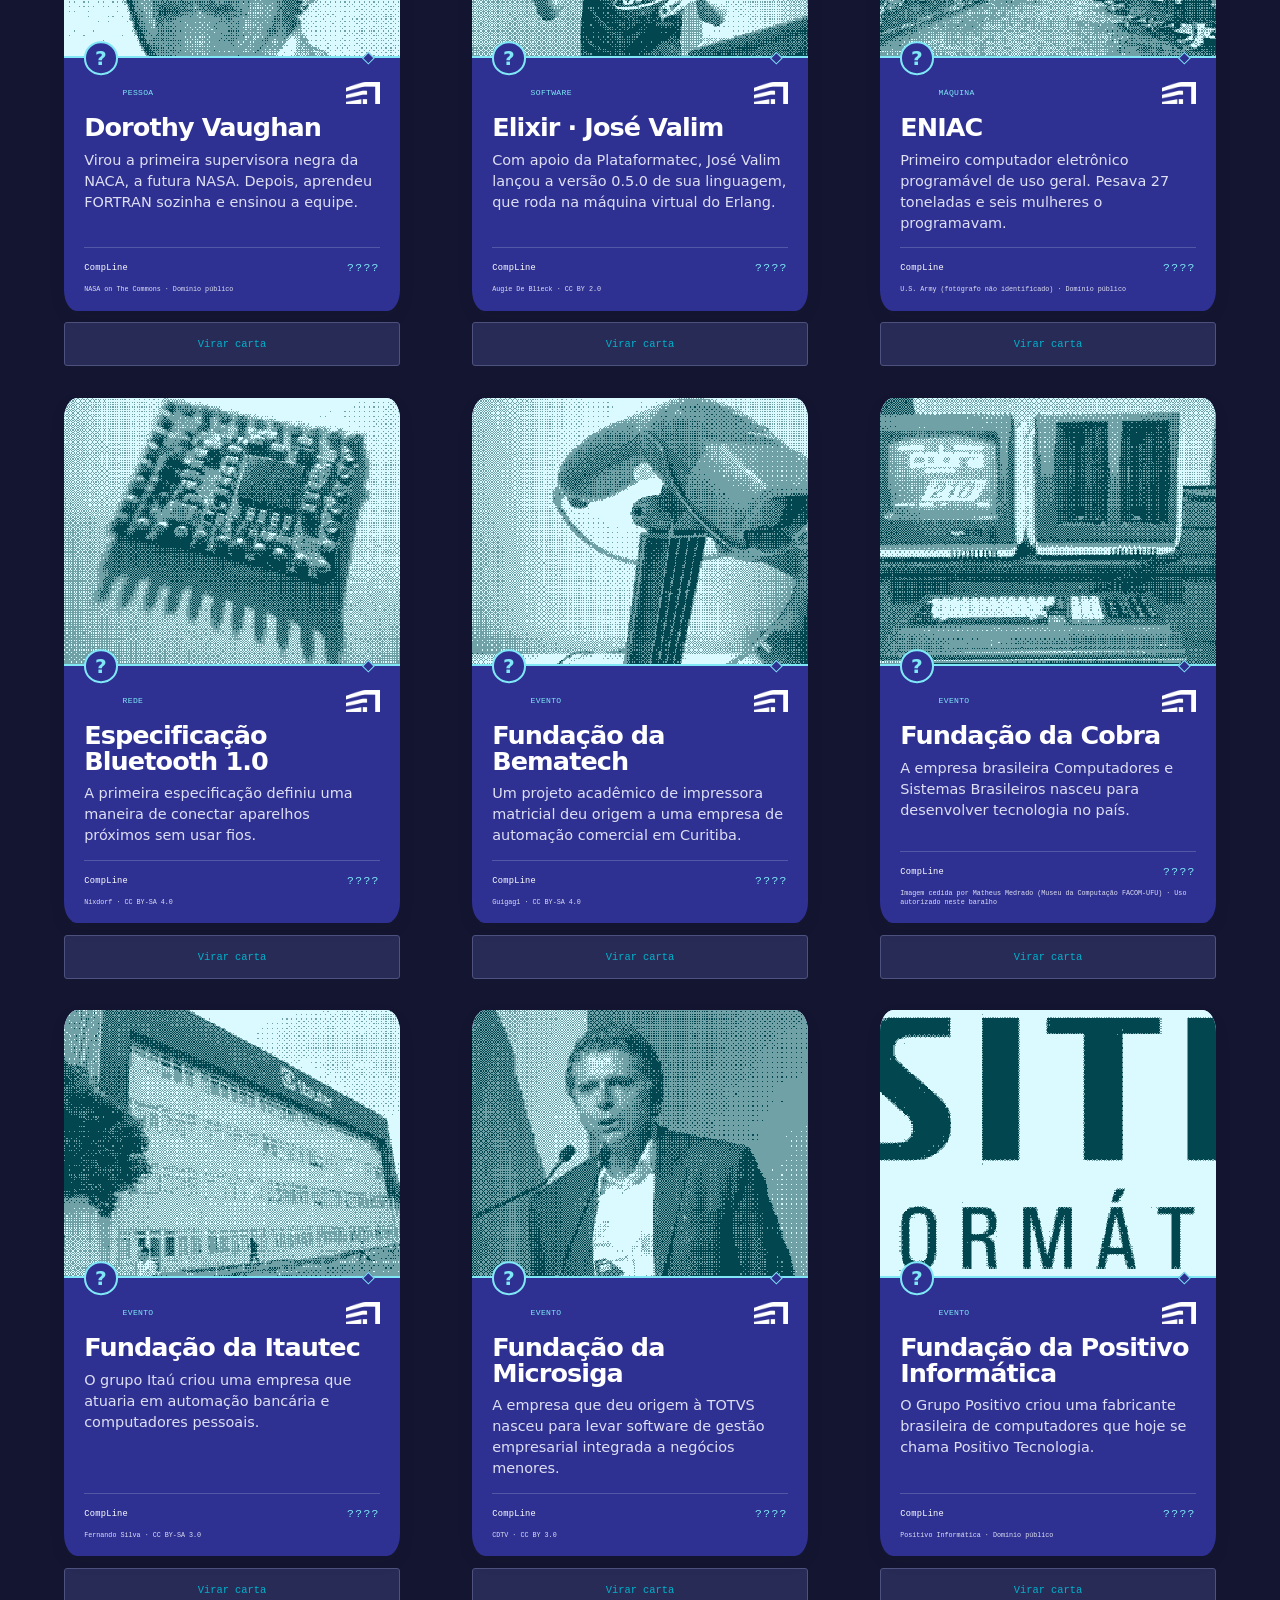
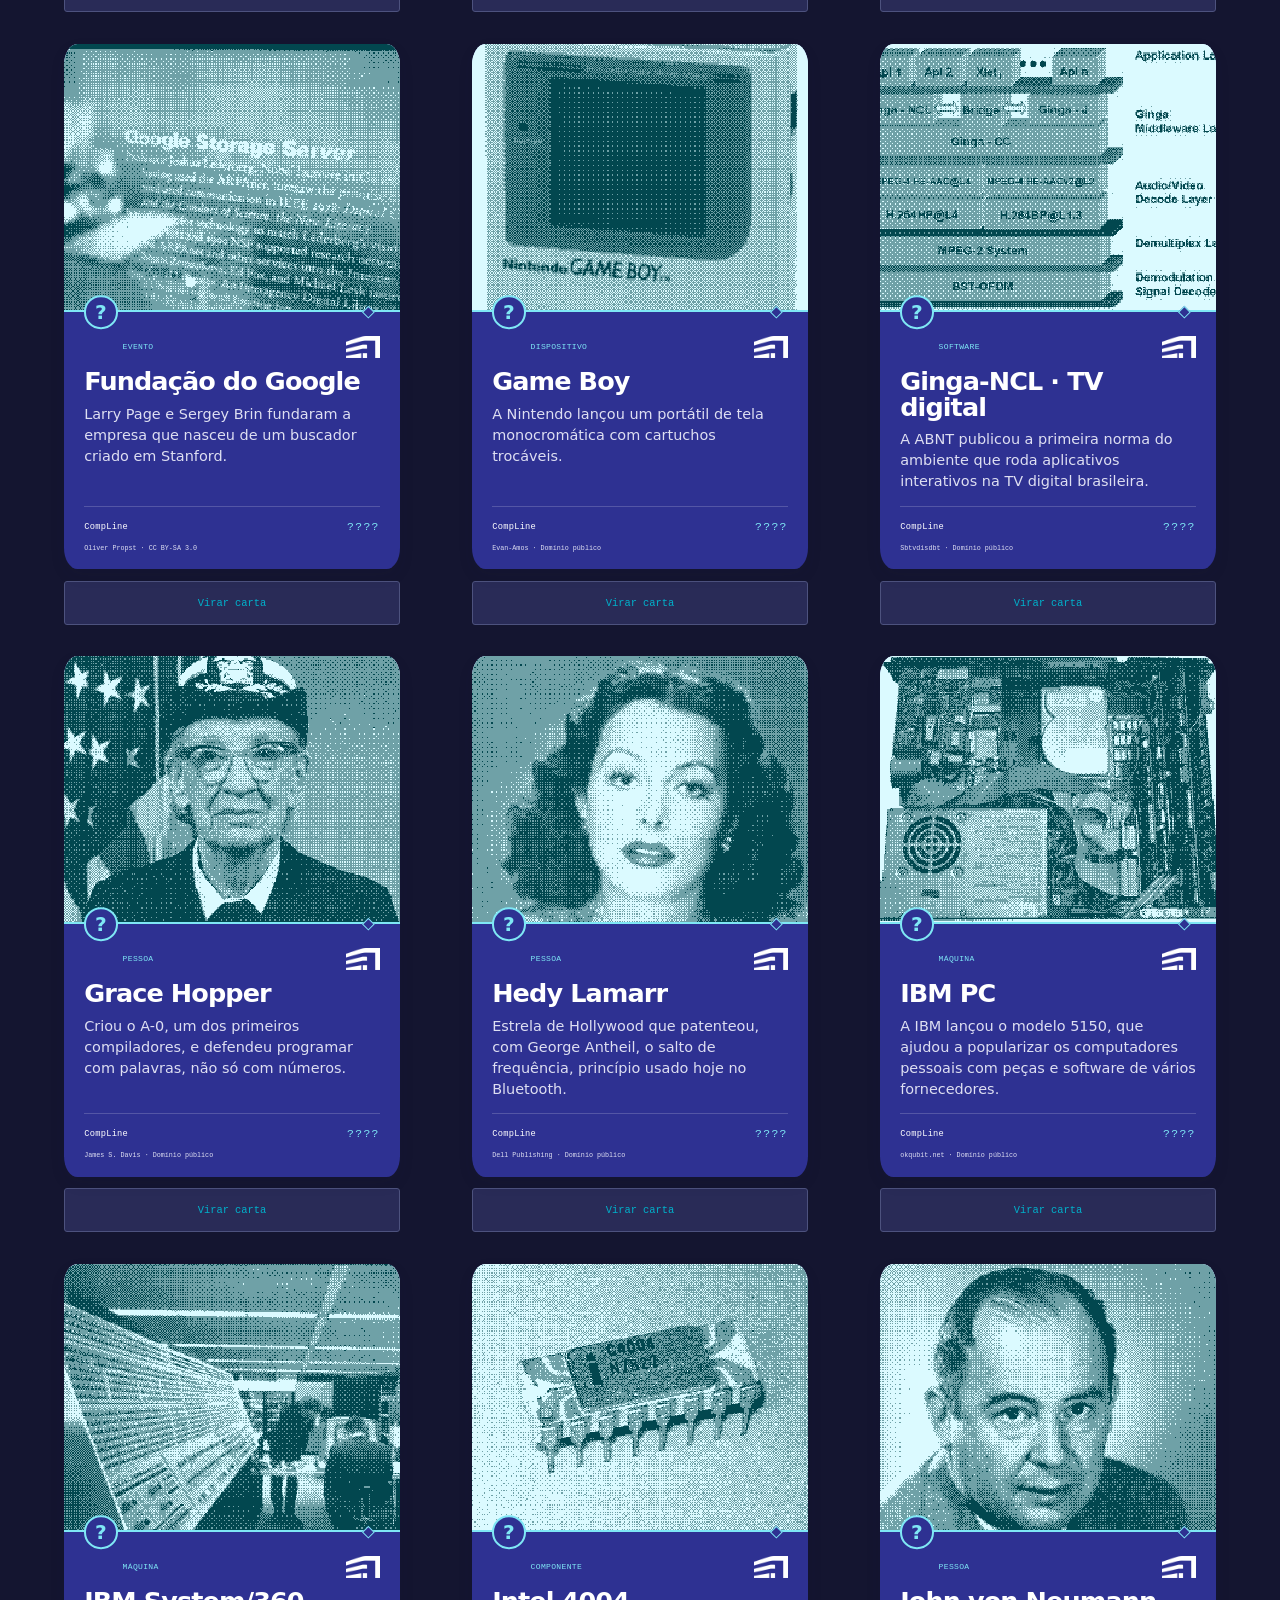
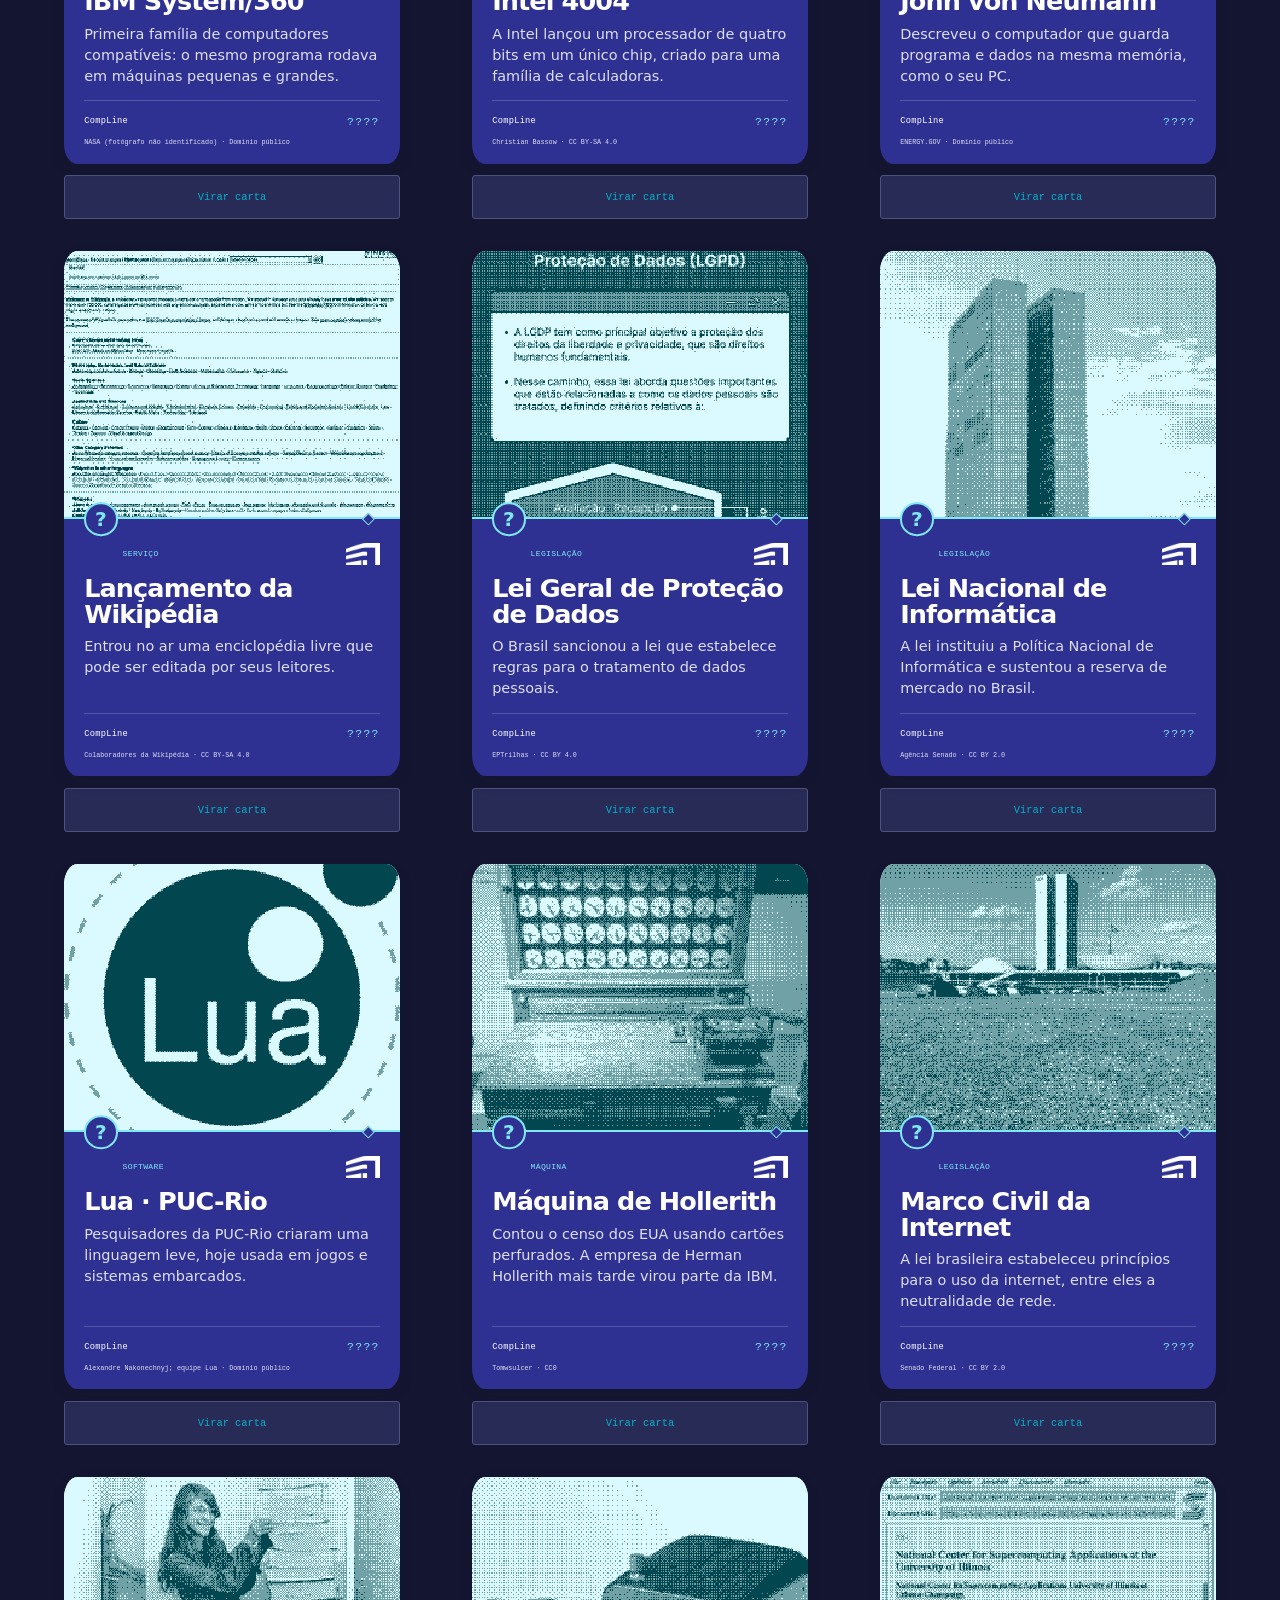
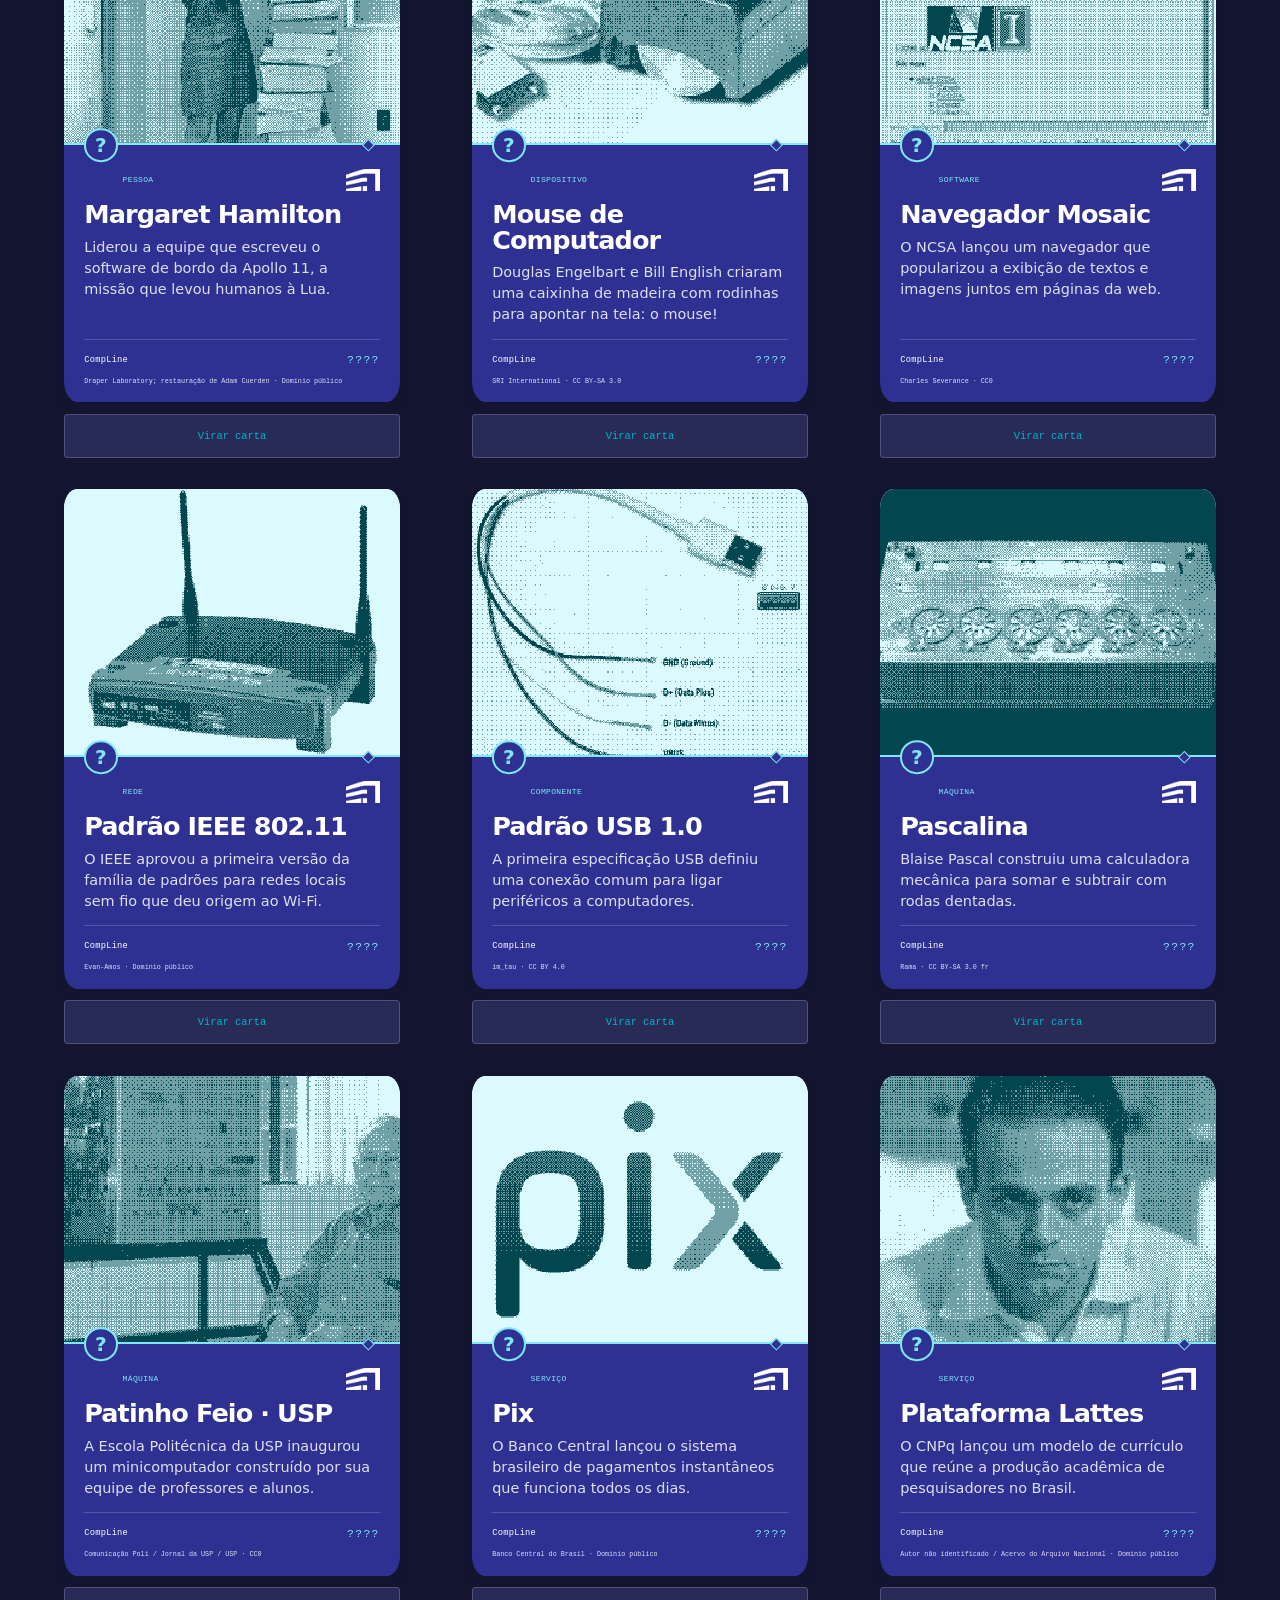
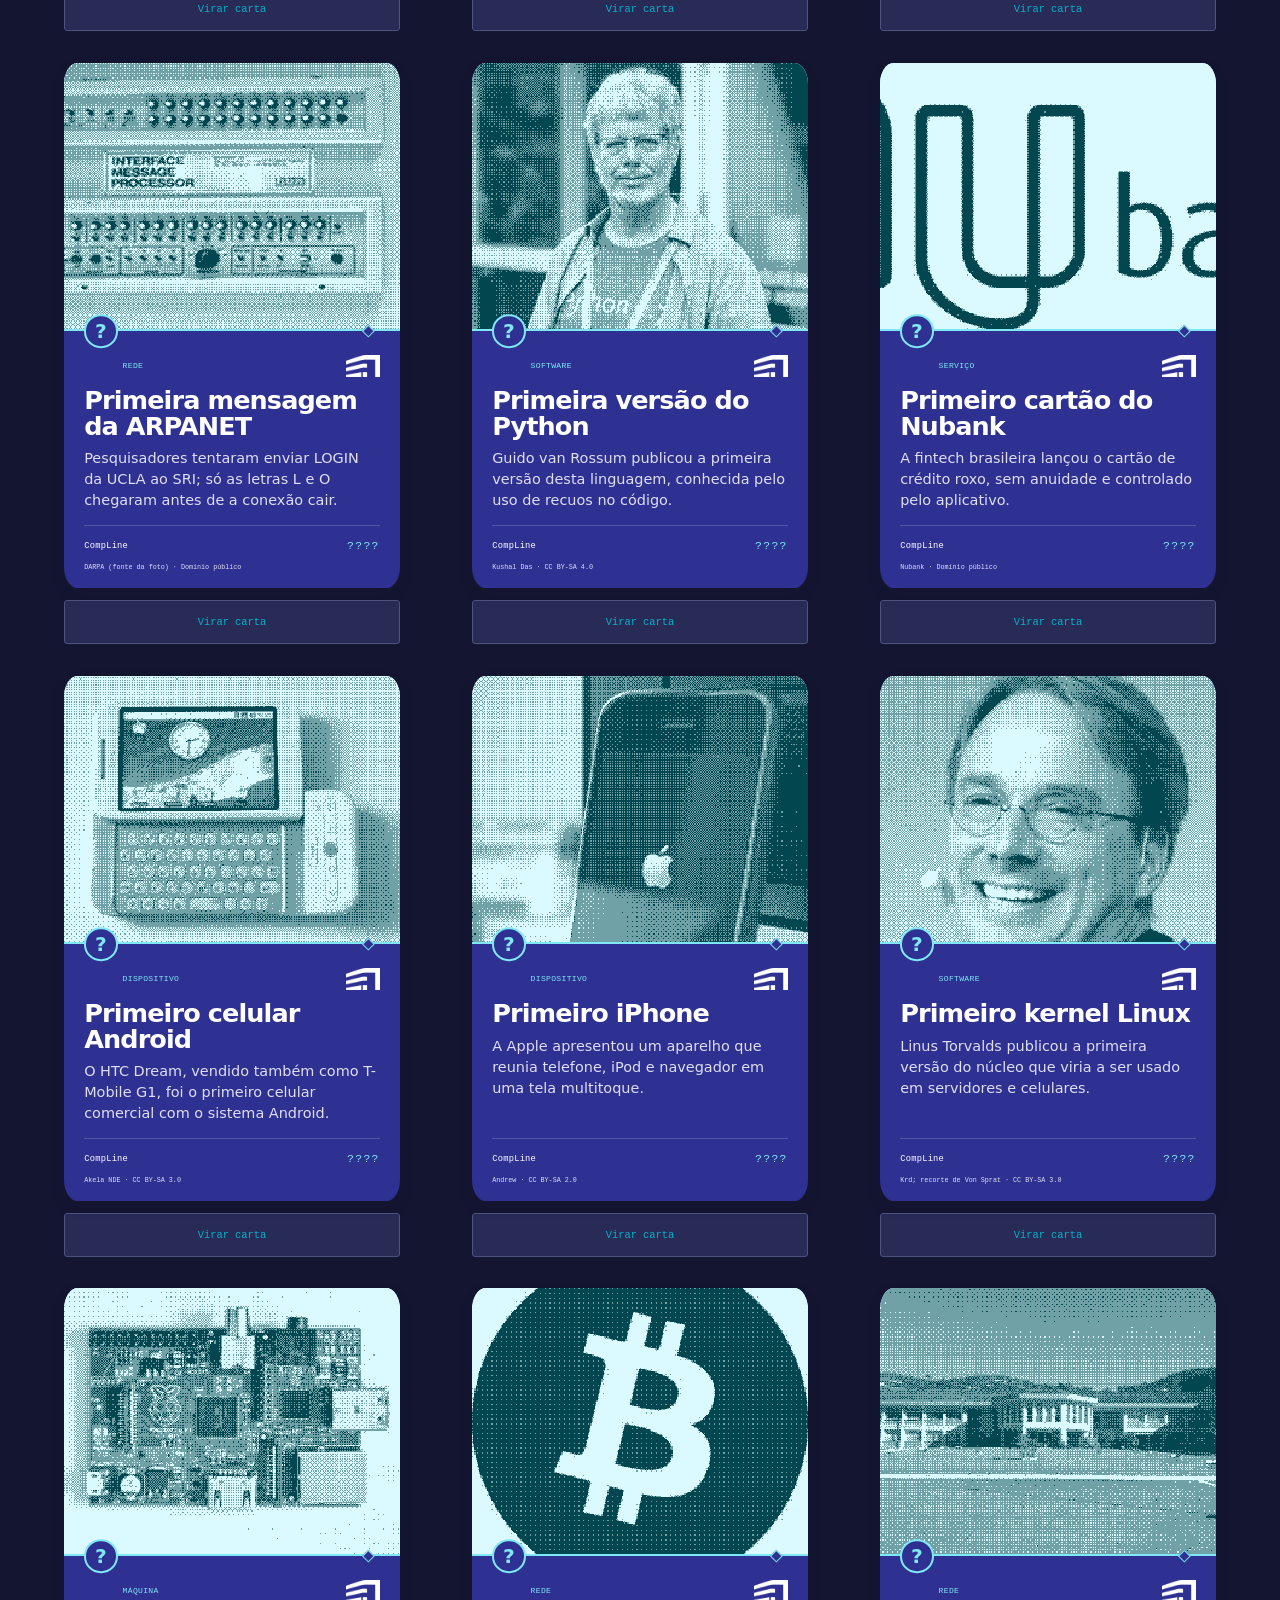
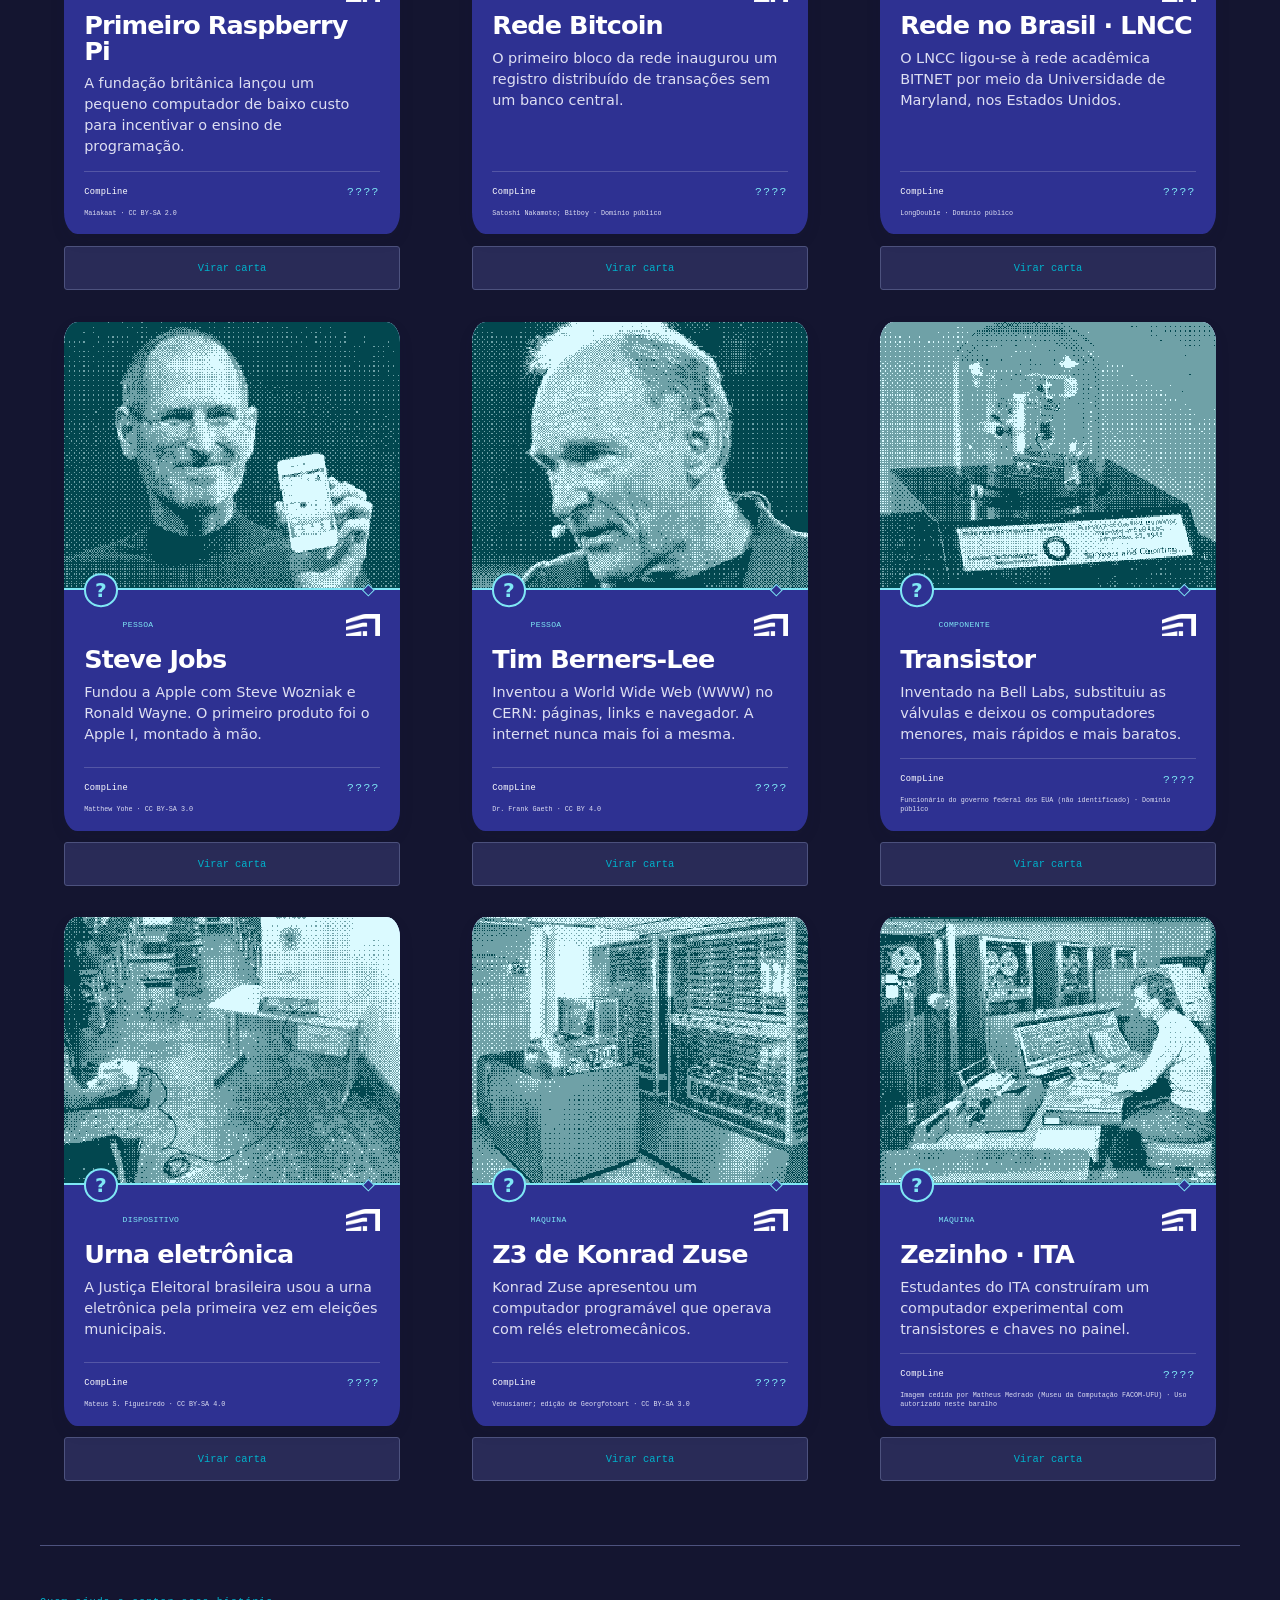
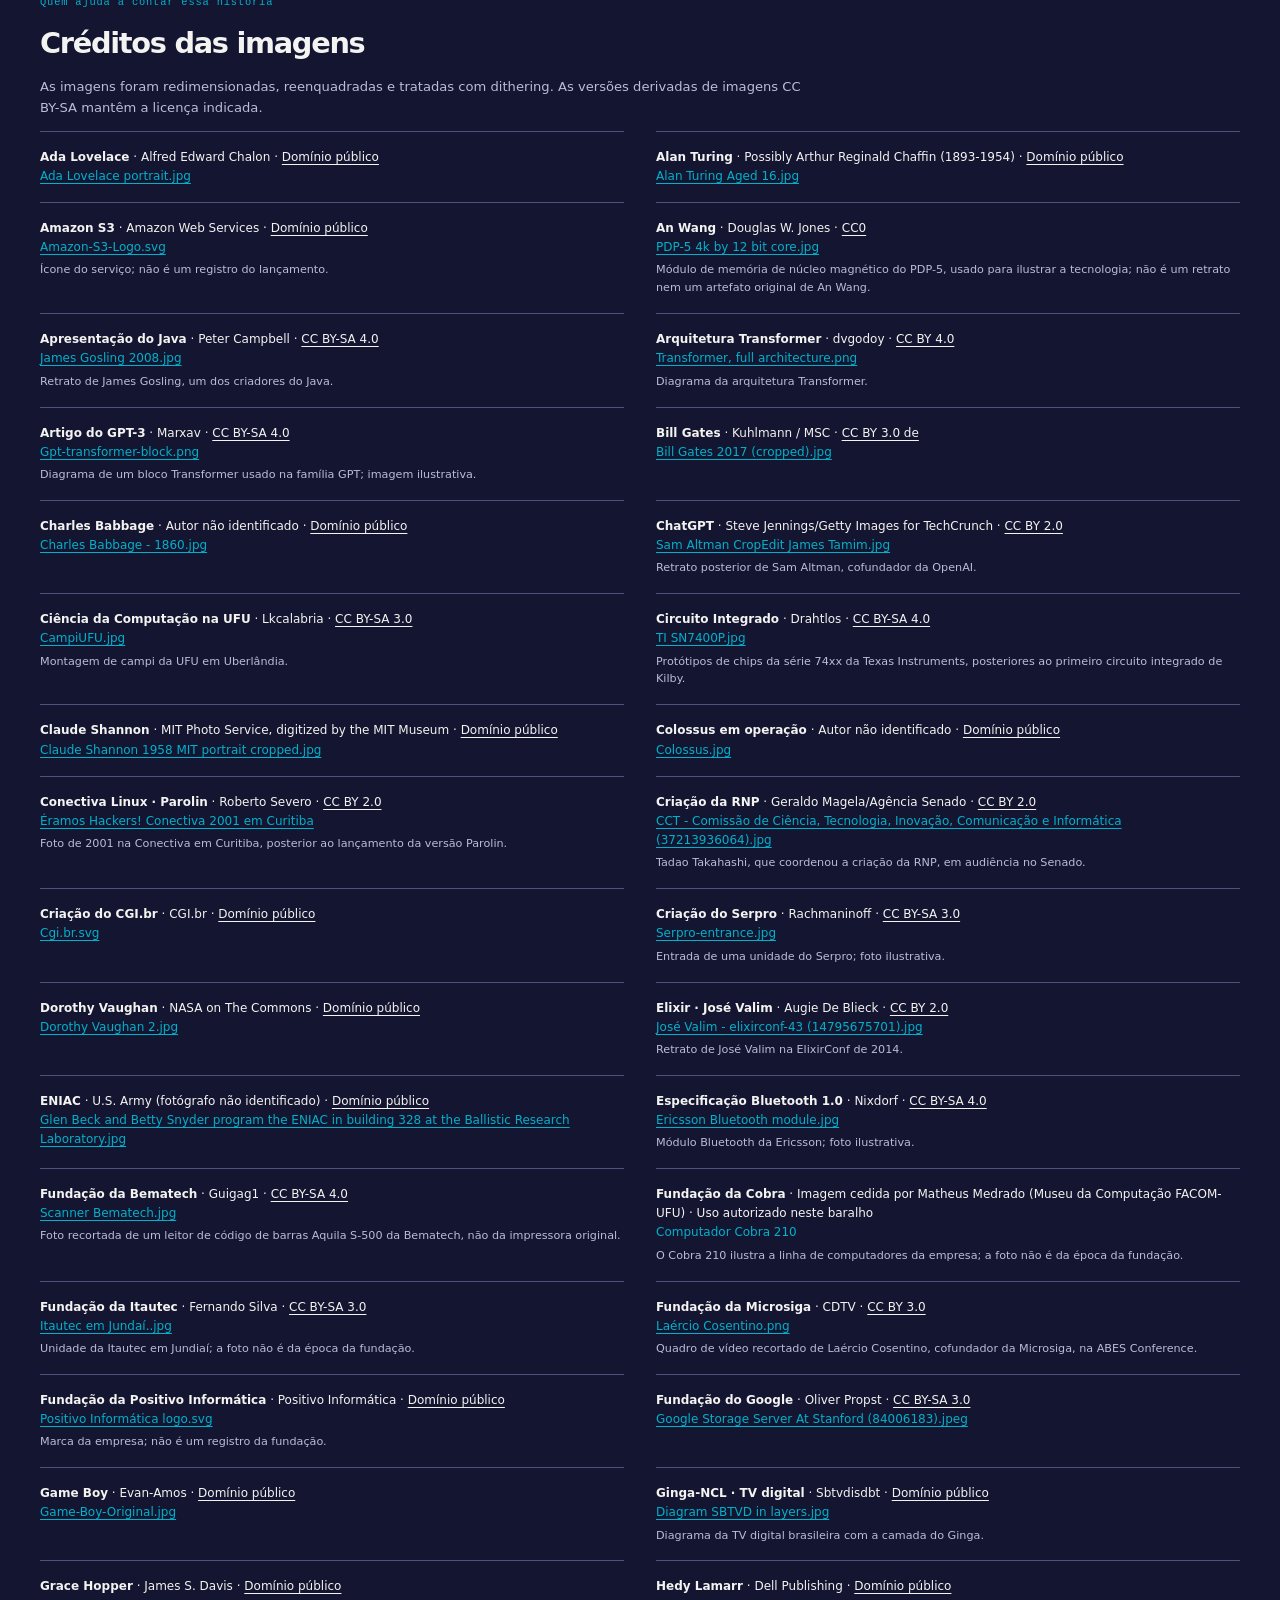
==== commit 6076ca90: "Unify CompLine apps and refine desktop window sizing and stacking" ====
--- a/deck.html
+++ b/deck.html
@@ -22,7 +22,7 @@
     <div class="header-inner container">
       <a class="brand-link" href="index.html" aria-label="CompLine, início">Comp<span>Line</span></a>
       <nav aria-label="Navegação principal"><a href="index.html#como-jogar">Como jogar</a><a href="index.html#baralho">Abrir no desktop</a><a href="index.html#manual">Manual</a></nav>
-      <a class="museum-link" href="index.html#sobre"><img src="img/museu-logo.png" width="5539" height="981" alt="Museu da Computação — sobre o projeto"></a>
+      <a class="museum-link" href="index.html#sobre"><img src="img/museu-logo.png" width="5539" height="981" alt="Museu da Computação, sobre o projeto"></a>
     </div>
   </header>
   <main class="screen container" id="conteudo">
--- a/site.css
+++ b/site.css
@@ -2,15 +2,20 @@
 :root {
   color-scheme: dark;
   --navy: #2e3192;
-  --cyan: #7fe7f5;
-  --night: #171838;
-  --canvas: #191a20;
-  --surface: #25262e;
-  --surface-raised: #30313c;
-  --ink: #f0f0f3;
-  --soft-ink: #b9bbc8;
-  --line: #484a59;
-  --accent: #a1eef5;
+  /* Brand colors from the original presentation, with dark reading surfaces. */
+  --blue: #0553be;
+  --cyan: #00b1cb;
+  --night: #15163f;
+  --canvas: #141530;
+  --surface: #202147;
+  --surface-raised: #292b57;
+  --surface-inset: #171835;
+  --ink: #f3f3f1;
+  --soft-ink: #b9bdd7;
+  --line: #4d527e;
+  --accent: var(--cyan);
+  --chrome: #d5d4d2;
+  --chrome-ink: #3d3d45;
   --mono: ui-monospace, "SFMono-Regular", Consolas, monospace;
   --logo-font: "Array", ui-monospace, monospace;
 }
@@ -32,12 +37,13 @@
 .skip-link:focus { transform: translateY(0); }
 .sr-only { position: absolute; width: 1px; height: 1px; padding: 0; margin: -1px; clip-path: inset(50%); overflow: hidden; white-space: nowrap; }
 .icon-library { position: absolute; width: 0; height: 0; overflow: hidden; }
+.desktop-print-guide { display: none; }
 .brand-link { color: var(--ink); white-space: nowrap; text-decoration: none; font: 400 2rem/1 var(--logo-font); letter-spacing: 0; }
 .brand-link > span:first-child { color: var(--accent); }
 .button { display: inline-flex; align-items: center; justify-content: center; gap: 1.3rem; min-height: 44px; padding: .7rem 1rem; border: 1px solid #111219; border-radius: 3px; text-decoration: none; font-size: .8rem; font-weight: 650; line-height: 1.5; box-shadow: inset 1px 1px 0 #ffffff45, 2px 2px 0 #101116; }
 .button-primary { background: var(--cyan); color: #121923; }
 .button-primary:hover { background: #bff4fa; }
-.button-secondary { background: #d2d3db; color: #20212b; }
+.button-secondary { background: var(--chrome); color: var(--chrome-ink); }
 .button-secondary:hover { background: #eeeef2; }
 .button:active { translate: 1px 1px; box-shadow: inset 1px 1px 0 #0003; }
 button:disabled { opacity: .5; cursor: wait; }
@@ -62,28 +68,32 @@
 .footer-inner > div { margin-left: auto; display: flex; gap: 1rem; }
 
 /* A quiet desktop; the window chrome carries the classic Macintosh cues. */
-.os-menubar { position: relative; z-index: 1000; display: flex; align-items: center; gap: 2rem; min-height: 52px; padding: 0 1.5rem; background: #22232b; border-bottom: 1px solid #06070b; box-shadow: 0 1px 0 #ffffff13; }
+.os-menubar { position: relative; z-index: 1000; display: flex; align-items: center; gap: 2rem; min-height: 52px; padding: 0 1.5rem; background: var(--surface-inset); border-bottom: 1px solid var(--line); }
 .museum-brand { display: block; flex: none; line-height: 0; }
 .museum-brand img { display: block; width: 164px; height: auto; }
-.os-menubar nav { display: flex; align-self: stretch; }
-.os-menubar nav a { display: flex; align-items: center; padding: .7rem .85rem; color: #d5d6df; text-decoration: none; font-size: .75rem; }
-.os-menubar nav a:first-child { font-weight: 700; }
-.os-menubar nav a:hover, .os-menubar nav a[data-active="true"] { background: #3c3e4d; color: white; }
 #os-clock { margin-left: auto; color: #d5d6df; font: .75rem var(--mono); font-variant-numeric: tabular-nums; }
 .desktop { position: relative; padding: 2rem; }
 .desktop-shortcuts { display: flex; gap: 1rem; margin-bottom: 2rem; }
 .desktop-shortcut { display: flex; flex-direction: column; align-items: center; justify-content: center; gap: .5rem; width: 80px; min-height: 84px; border: 1px solid transparent; border-radius: 2px; text-decoration: none; text-align: center; }
-.desktop-shortcut:hover { background: #ffffff08; border-color: #626574; }
+.desktop-shortcut:hover { background: #ffffff08; border-color: var(--line); }
+.desktop-shortcut[data-open="inicio"] { --icon-color: var(--cyan); }
+.desktop-shortcut[data-open="baralho"] { --icon-color: #8e99e0; }
+.desktop-shortcut[data-open="manual"] { --icon-color: var(--chrome); }
+.desktop-shortcut[data-open="imprimir"] { --icon-color: #85ccda; }
+.desktop-shortcut[data-open="sobre"] { --icon-color: #79a9ed; }
+.desktop-shortcut[data-active="true"] { background: #ffffff08; }
+.desktop-shortcut svg { filter: drop-shadow(2px 3px 0 #05060c); }
 .desktop-shortcut svg, .print-options svg { width: 40px; height: 40px; fill: none; stroke: #242632; stroke-width: 1.5; shape-rendering: crispEdges; }
-.icon-fill { fill: #d9dbe4; }
-.icon-accent { fill: var(--cyan); stroke: var(--cyan); }
+.icon-fill { fill: var(--icon-color, #d9dbe4); }
+.icon-accent { fill: var(--blue); stroke: var(--blue); }
 .desktop-shortcut span { padding: .1rem .3rem; color: #dddfe8; font: .68rem/1.3 var(--mono); }
-.desktop-shortcut:focus-visible span { background: #444d76; color: white; }
-.os-window { display: flex; flex-direction: column; width: 100%; max-width: 1080px; min-width: 0; margin: 0 auto 2rem; border: 1px solid #08090e; border-radius: 5px 5px 2px 2px; background: var(--surface); box-shadow: 0 0 0 1px #656875, 0 18px 50px #0006, 4px 4px 0 #090a0d; overflow: hidden; }
+.desktop-shortcut:hover span, .desktop-shortcut[data-active="true"] span, .desktop-shortcut:focus-visible span { background: var(--icon-color); color: #171821; }
+.os-window { display: flex; flex-direction: column; width: 100%; max-width: 1200px; min-width: 0; margin: 0 auto 2rem; border: 1px solid #08091e; border-radius: 5px 5px 2px 2px; background: var(--surface); box-shadow: 0 0 0 1px var(--line), 0 18px 50px #0006, 4px 4px 0 #090a21; overflow: hidden; }
 .os-window:focus-visible { outline-offset: 5px; }
-.window-titlebar { position: relative; display: flex; align-items: center; flex-shrink: 0; gap: .55rem; min-height: 35px; padding: 5px 8px; background: #bfc1cd; border-bottom: 1px solid #08090e; color: #171821; user-select: none; }
+.window-titlebar { position: relative; display: flex; align-items: center; flex-shrink: 0; gap: .55rem; min-height: 35px; padding: 5px 8px; background: var(--chrome); border-bottom: 1px solid #08091e; color: var(--chrome-ink); user-select: none; }
 .window-titlebar::before { content: ""; position: absolute; inset: 8px 13px; background: repeating-linear-gradient(to bottom, #656875 0 1px, transparent 1px 3px); pointer-events: none; }
-.window-file { position: relative; order: 2; margin: 0 auto; padding: 0 .7rem; background: #bfc1cd; font: 650 .75rem/1.5 var(--mono); text-align: center; }
+.window-file { position: relative; order: 2; margin: 0 auto; padding: 0 .7rem; background: var(--chrome); font: 650 .75rem/1.5 var(--mono); text-align: center; }
+.desktop-ready .os-window:not(.is-active) .window-titlebar::before { opacity: .35; }
 .window-controls { display: contents; }
 .window-controls button { position: relative; display: grid; place-content: center; flex: none; width: 20px; height: 20px; padding: 0; background: #d7d9e1; color: #22232c; border: 1px solid #424450; border-radius: 0; box-shadow: inset 1px 1px 0 white, inset -1px -1px 0 #8d909d; font: 15px/1 var(--mono); }
 .window-controls button:hover { background: white; }
@@ -93,22 +103,58 @@
 .window-controls [data-window-action="maximize"] { order: 4; }
 .window-body { min-height: 0; }
 .window-status { display: flex; flex-shrink: 0; gap: 2rem; margin: 0; padding: .9rem 2rem; border-top: 1px solid var(--line); color: var(--soft-ink); }
-.hero-facts > div { display: flex; align-items: center; gap: .65rem; }
-.hero-facts dt { font: 1rem var(--mono); color: var(--ink); }
-.hero-facts dd { margin: 0; font: .6rem/1.5 var(--mono); max-width: 6rem; }
-.welcome-body { display: grid; grid-template-columns: 1fr 1fr; }
-.welcome-copy { display: flex; flex-direction: column; justify-content: center; align-items: start; padding: 2rem 1rem 2rem 2.5rem; }
-.welcome-kicker { margin: 0 0 1.2rem; color: var(--soft-ink); font-size: .6rem; letter-spacing: .08em; }
-.welcome-wordmark { margin: 0 0 1.3rem; font: 400 clamp(3rem, 5.5vw, 5rem)/1 var(--logo-font); color: var(--accent); }
-.welcome-copy h1 { margin: 0; font-size: clamp(2rem, 3.2vw, 3rem); font-weight: 550; line-height: 1.05; letter-spacing: -.05em; }
-.hero-description { max-width: 25rem; margin: 1.2rem 0 0; color: var(--soft-ink); font-size: .84rem; line-height: 1.75; }
-.hero-exhibit { display: flex; flex-direction: column; justify-content: center; min-width: 0; padding: 2rem 2rem 2rem 1rem; }
-.exhibit-label, .exhibit-caption { margin: 0; text-align: center; color: var(--soft-ink); font-size: .58rem; letter-spacing: .035em; }
-.hero-cards { position: relative; width: 100%; min-height: 340px; margin: 1.5rem 0 1rem; }
-.hero-card { position: absolute; top: 5%; left: 3%; width: 52%; max-width: 210px; aspect-ratio: 63 / 88; container-type: inline-size; transform: rotate(-7deg); filter: drop-shadow(0 10px 8px #0005); }
-.hero-card:nth-child(2) { left: 42%; top: 10%; transform: rotate(8deg); }
+.welcome-body { flex: 1; display: flex; flex-direction: column; align-items: center; padding: 1.7rem 2rem; text-align: center; }
+.hero-intro { flex: none; margin-top: auto; }
+.welcome-kicker { margin: 0 0 .9rem; color: var(--soft-ink); font-size: .58rem; letter-spacing: .12em; }
+.welcome-wordmark { margin: 0 0 .9rem; font: 400 clamp(3.5rem, 7vw, 6rem)/1 var(--logo-font); color: var(--accent); letter-spacing: -.035em; }
+.hero-description { margin: 0; color: var(--ink); font-size: 1.1rem; line-height: 1.6; }
+.hero-description span { color: var(--soft-ink); font-size: .85rem; }
+.timeline-exhibit { width: min(100%, 590px); flex: none; margin: 1rem 0 1.3rem; }
+.hero-cards { --card-width: 152px; position: relative; width: 100%; height: 278px; }
+.hero-cards::before { content: ""; position: absolute; left: 8%; right: 8%; top: calc(var(--card-width) * 88 / 63 + 34px); height: 1px; background: #7d8195; transform-origin: left; }
+.hero-card { --end-x: calc(-150% - 32px); --start-x: -20%; --start-r: 13deg; --end-r: -4deg; position: absolute; top: 10px; left: 50%; width: var(--card-width); aspect-ratio: 63 / 88; container-type: inline-size; transform: translateX(var(--end-x)) rotate(var(--end-r)); filter: drop-shadow(0 10px 8px #0005); }
+.hero-card:nth-child(2) { --end-x: -50%; --start-x: -140%; --start-r: -16deg; --end-r: 0deg; }
+.hero-card:nth-child(3) { --end-x: calc(50% + 32px); --start-x: -65%; --start-r: 5deg; --end-r: 4deg; }
 .hero-card .card { border: 1px solid #a2a6de80; }
-.preview-loading { margin: 3rem .8rem; color: var(--soft-ink); font-size: .75rem; }
+.timeline-placeholder { width: 100%; aspect-ratio: 63 / 88; border: 1px solid var(--line); border-radius: 7px; background: var(--surface-raised); }
+.timeline-year { position: absolute; top: calc(100% + 14px); left: 50%; translate: -50% 0; padding: 2px 8px; border: 1px solid #7d8195; background: var(--surface); color: var(--accent); font: .66rem/1.5 var(--mono); transform: rotate(calc(-1 * var(--end-r))); }
+.timeline-exhibit figcaption { position: relative; display: inline-block; color: var(--soft-ink); font: .6rem/1.7 var(--mono); }
+#replay-hero { position: absolute; left: calc(100% + 8px); top: 50%; translate: 0 -50%; width: 30px; height: 30px; padding: 0; border: 1px solid transparent; border-radius: 50%; background: transparent; color: var(--soft-ink); font-size: 1.15rem; }
+#replay-hero:hover { border-color: var(--line); color: var(--ink); }
+.hero-actions { display: flex; flex: none; flex-wrap: wrap; align-items: center; justify-content: center; gap: 1.5rem; margin-bottom: auto; }
+.preview-loading { padding-top: 6rem; margin: 0; color: var(--soft-ink); font-size: .75rem; }
+
+/* A finite composition rather than a perpetual carousel. Replay is optional. */
+@media (prefers-reduced-motion: no-preference) {
+  .hero-intro { animation: hero-arrive .7s .1s both; }
+  .is-animated .hero-card { animation: history-sort 4.4s cubic-bezier(.22, 1, .36, 1) both; }
+  .is-animated .timeline-year { animation: date-reveal .55s 2.3s both; }
+  .hero-cards.is-animated::before { animation: timeline-connect .8s 1.8s both; }
+  .is-booting .hero-intro, .is-booting .hero-cards *, .is-booting .hero-cards::before,
+  .hero-cards.is-paused *, .hero-cards.is-paused::before { animation-play-state: paused; }
+  .desktop-shortcut svg { transition: translate .18s ease-out; }
+  .desktop-shortcut:hover svg { translate: 0 -3px; }
+}
+@keyframes hero-arrive { from { opacity: 0; translate: 0 10px; filter: blur(4px); } to { opacity: 1; translate: 0 0; filter: blur(0); } }
+@keyframes history-sort {
+  0% { opacity: 0; transform: translate(var(--start-x), 24px) rotate(var(--start-r)) scale(.9); }
+  16%, 27% { opacity: 1; transform: translate(var(--start-x), 5px) rotate(var(--start-r)); }
+  66%, 100% { opacity: 1; transform: translate(var(--end-x), 0) rotate(var(--end-r)); }
+}
+@keyframes date-reveal { from { opacity: 0; margin-top: -7px; } to { opacity: 1; margin-top: 0; } }
+@keyframes timeline-connect { from { transform: scaleX(0); } to { transform: scaleX(1); } }
+
+/* One short boot per tab, with an immediate exit and no dependency on remote assets. */
+.boot-screen { position: fixed; inset: 0; z-index: 10000; display: grid; place-items: center; background: var(--canvas); padding: 2rem; }
+.boot-content { width: min(100%, 320px); text-align: center; }
+.boot-computer { width: 64px; height: 64px; margin-bottom: 1.5rem; fill: none; stroke: var(--accent); stroke-width: 2; shape-rendering: crispEdges; }
+#boot-title { margin: 0 0 1.2rem; font: 400 3.5rem/1 var(--logo-font); color: var(--accent); letter-spacing: -.035em; }
+.boot-status { min-height: 2.5em; margin-bottom: 1rem; color: var(--soft-ink); font: .65rem/1.6 var(--mono); }
+.boot-progress { width: 200px; height: 11px; margin: 0 auto 1.2rem; padding: 2px; border: 1px solid #747888; }
+.boot-progress span { display: block; height: 100%; background: repeating-linear-gradient(to right, var(--accent) 0 8px, transparent 8px 10px); animation: boot-progress 1.5s steps(20) both; }
+#skip-boot { min-height: 44px; border: 0; padding: .5rem; background: transparent; color: var(--soft-ink); font: .65rem var(--mono); }
+#skip-boot:hover { color: var(--ink); }
+@keyframes boot-progress { from { width: 0; } to { width: 100%; } }
 .content-body { padding: 2.2rem 2.5rem; }
 .content-body > p:not(.overline) { max-width: 45rem; color: var(--soft-ink); font-size: .9rem; }
 .steps { display: grid; grid-template-columns: repeat(3, 1fr); gap: 1.5rem; margin: 2rem 0; padding: 0; list-style: none; }
@@ -119,13 +165,13 @@
 .mode-grid { display: grid; grid-template-columns: 1fr 1fr; gap: 2rem; border-block: 1px solid var(--line); padding: 1.3rem 0; }
 .mode-grid h3 { margin: 0 0 .6rem; font-size: 1rem; }
 .app-window iframe { display: block; width: 100%; flex: 1; min-height: 400px; border: 0; background: var(--surface); }
-.app-toolbar { flex-shrink: 0; display: flex; align-items: center; flex-wrap: wrap; gap: .8rem 1.3rem; padding: .75rem 1.1rem; border-bottom: 1px solid var(--line); background: #2c2d37; font-size: .72rem; }
+.app-toolbar { flex-shrink: 0; display: flex; align-items: center; flex-wrap: wrap; gap: .8rem 1.3rem; padding: .75rem 1.1rem; border-bottom: 1px solid var(--line); background: var(--surface-raised); font: .72rem/1.6 var(--mono); }
 .app-toolbar > span { margin-right: auto; color: var(--soft-ink); }
 .app-toolbar a { text-decoration: none; }
 .app-toolbar a:hover { text-decoration: underline; }
 .app-toolbar button { border: 0; background: none; font: inherit; padding: 0; margin-left: auto; }
 .print-options { display: grid; grid-template-columns: 1fr 1fr; gap: 1.5rem; margin-block: 1.7rem; }
-.print-options article { padding: 1.4rem; border: 1px solid var(--line); background: #2b2c36; }
+.print-options article { padding: 1.4rem; border: 1px solid var(--line); border-radius: 3px; background: var(--surface-raised); }
 .print-options h3 { font-size: 1rem; margin: .9rem 0 .65rem; }
 .print-options p { color: var(--soft-ink); font-size: .8rem; }
 .print-options .print-readiness { margin: .8rem 0 0; font: .6rem/1.5 var(--mono); }
@@ -138,73 +184,54 @@
 /* Enhancement is isolated: ordinary content and links work without JavaScript. */
 .desktop-ready .desktop { height: calc(100svh - 52px); min-height: 580px; padding: 0; }
 .desktop-ready .desktop-shortcuts { position: absolute; top: 26px; right: 22px; margin: 0; flex-direction: column; gap: 1rem; }
-.desktop-ready .os-window { position: absolute; width: min(80%, 1080px); height: min(640px, calc(100% - 64px)); max-height: calc(100% - 40px); margin: 0; }
-.desktop-ready .about-window { width: min(70%, 790px); }
-.desktop-ready .content-window { width: min(78%, 960px); }
+.desktop-ready .os-window { position: absolute; width: min(1200px, calc(100% - 176px)); height: min(760px, calc(100% - 72px)); max-height: calc(100% - 40px); margin: 0; }
 .desktop-ready .window-titlebar { cursor: grab; touch-action: none; }
 .desktop-ready .is-dragging .window-titlebar { cursor: grabbing; }
 .desktop-ready .window-body { overflow: auto; overscroll-behavior: contain; scrollbar-width: thin; scrollbar-color: #757986 var(--surface); }
 .desktop-ready .app-window iframe { min-height: 0; }
-.desktop-ready .os-window.is-maximized { left: 20px !important; top: 20px !important; width: calc(100% - 40px); height: calc(100% - 40px); max-height: none; }
-
-@media (min-width: 901px) and (max-height: 800px) {
-  .welcome-copy { padding: 1.5rem 1rem 1.5rem 2rem; }
-  .welcome-wordmark { margin-bottom: 1rem; }
-  .hero-cards { min-height: 300px; margin-block: 1rem; }
-  .hero-card { max-width: 180px; }
-}
-@media (max-width: 1100px) and (min-width: 901px) {
-  .welcome-copy h1 { font-size: 2.2rem; }
-  .welcome-copy .actions { gap: .8rem; }
-  .hero-cards { min-height: 290px; }
-  .hero-exhibit { padding-inline: .5rem 1.4rem; }
-}
+/* Expansion uses the workspace, not the icon rail: navigation stays reachable. */
+@media (min-width: 901px) {
+  .desktop-ready .os-window.is-maximized { left: 20px !important; top: 20px !important; width: calc(100% - 144px); height: calc(100% - 40px); max-width: none; max-height: none; }
+}
+
 @media (max-width: 900px) {
   .os-menubar { gap: 1rem; padding-inline: 1rem; }
   .museum-brand img { width: 145px; }
   .desktop-ready .desktop { display: flex; flex-direction: column; gap: 1rem; height: calc(100svh - 52px); min-height: 600px; padding: 1rem; }
-  .desktop-ready .desktop-shortcuts { position: static; flex-direction: row; justify-content: center; flex-shrink: 0; gap: 1.2rem; margin: 0; }
+  .desktop-ready .desktop-shortcuts { position: static; flex-direction: row; justify-content: center; flex-shrink: 0; gap: 1rem; margin: 0; }
   .desktop-shortcut { min-height: 72px; }
   .desktop-shortcut svg { width: 34px; height: 34px; }
   .desktop-ready .os-window { position: static; width: 100%; flex: 1; height: auto; max-height: none; min-height: 0; }
   .window-controls [data-window-action="maximize"] { display: none; }
   .desktop-ready .window-titlebar { cursor: default; touch-action: auto; }
-  .welcome-copy { padding: 2rem 1rem 2rem 2rem; }
-  .welcome-copy h1 { font-size: 2.4rem; }
-  .hero-exhibit { padding-inline: 1rem; }
-  .hero-cards { min-height: 290px; }
   .window-status { gap: 1.4rem; padding-inline: 1.5rem; }
   .site-header nav { gap: 1rem; }
   .museum-link { display: none; }
 }
 @media (max-width: 620px) {
   .container { width: calc(100% - 2rem); }
-  .os-menubar { flex-wrap: wrap; gap: 0; padding-top: .7rem; }
   .museum-brand img { width: 145px; }
   #os-clock { padding-right: .1rem; font-size: .68rem; }
-  .os-menubar nav { order: 3; width: calc(100% + 2rem); margin: .7rem -1rem 0; border-top: 1px solid #ffffff18; }
-  .os-menubar nav a { justify-content: center; flex: 1; padding: .7rem .3rem; font-size: .7rem; }
-  .desktop-ready .desktop { height: calc(100svh - 101px); min-height: 520px; padding: 12px; gap: .75rem; }
-  .desktop-ready .desktop-shortcuts { gap: .6rem; }
-  .desktop-shortcut { width: 64px; min-height: 65px; gap: .35rem; }
-  .desktop-shortcut svg { width: 30px; height: 30px; }
+  .desktop-ready .desktop { min-height: 520px; padding: 12px; gap: .75rem; }
+  .desktop-ready .desktop-shortcuts { justify-content: space-between; gap: 0; }
+  .desktop-shortcut { width: 54px; min-height: 65px; gap: .35rem; }
+  .desktop-shortcut svg { width: 34px; height: 34px; }
   .desktop-shortcut span { font-size: .58rem; }
   .window-file { font-size: .65rem; }
   .window-controls button { width: 22px; height: 22px; }
-  .welcome-body { display: block; }
-  .welcome-copy { padding: 1.6rem; }
-  .welcome-kicker { font-size: .55rem; margin-bottom: 1rem; }
-  .welcome-wordmark { font-size: 3.8rem; }
-  .welcome-copy h1 { font-size: 2.3rem; }
-  .hero-description { font-size: .82rem; }
-  .hero-exhibit { padding: 1rem 1.6rem 1.7rem; }
-  .hero-cards { display: flex; flex-direction: column; align-items: center; gap: 1.5rem; min-height: 0; margin-block: 1.5rem; }
-  .hero-card { position: relative; top: auto; left: auto; width: min(100%, 210px); transform: none; flex: none; }
-  .hero-card:nth-child(2) { left: auto; top: auto; transform: none; }
+  .welcome-body { padding: 1.8rem .8rem; }
+  .welcome-kicker { font-size: .48rem; letter-spacing: .07em; }
+  .welcome-wordmark { font-size: 3.5rem; }
+  .hero-description { font-size: 1rem; }
+  .hero-description span { font-size: .75rem; }
+  .hero-cards { --card-width: clamp(65px, 21vw, 105px); height: clamp(175px, 37vw, 210px); }
+  .hero-card:first-child { --end-x: calc(-150% - 16px); }
+  .hero-card:nth-child(3) { --end-x: calc(50% + 16px); }
+  .timeline-exhibit { margin: 1.1rem 0 1.3rem; }
+  .timeline-exhibit figcaption { font-size: .48rem; }
+  .hero-actions { gap: .8rem; }
+  .hero-actions .button, .hero-actions .text-link { font-size: .72rem; }
   .window-status { gap: .75rem; padding: .75rem; justify-content: space-between; }
-  .hero-facts > div { flex-direction: column; align-items: start; gap: .2rem; }
-  .hero-facts dt { font-size: .85rem; }
-  .hero-facts dd { font-size: .47rem; max-width: 5rem; }
   .content-body { padding: 1.5rem; }
   .content-body > p:not(.overline) { font-size: .82rem; }
   .steps, .mode-grid, .print-options { grid-template-columns: 1fr; gap: 1.4rem; }
@@ -227,6 +254,11 @@
 }
 @media print {
   :root { color-scheme: light; }
+  .boot-screen { display: none !important; }
+  .home-page #os-shell, .home-page #desktop-announcement { display: none; }
+  .desktop-print-guide { display: block; padding: 1cm; font-size: 11pt; }
+  .desktop-print-guide h1 { font-size: 22pt; line-height: 1.2; }
+  .desktop-print-guide h2 { margin-top: 1.5em; font-size: 16pt; }
   .site-header, .site-footer, .skip-link { display: none; }
   .home-page { background: white; color: black; }
   .home-page .os-menubar, .home-page .desktop-shortcuts, .home-page .window-controls, .home-page .app-window { display: none; }
--- a/cards.css
+++ b/cards.css
@@ -1,5 +1,5 @@
 /* One design for every generated face, on screen and on paper. */
-.card { --paper: #fff; --muted: #dedff2; container-type: inline-size; width: 100%; aspect-ratio: 63 / 88; background: var(--navy); color: var(--paper); padding: 7%; border-radius: 4%; }
+.card { --navy: #2e3192; --cyan: #7fe7f5; --paper: #fff; --muted: #dedff2; container-type: inline-size; width: 100%; aspect-ratio: 63 / 88; background: var(--navy); color: var(--paper); padding: 7%; border-radius: 4%; }
 .frame { position: relative; height: 100%; display: flex; flex-direction: column; min-width: 0; }
 .card-head { display: flex; align-items: center; justify-content: space-between; padding: 0 0 6%; gap: 4%; border-bottom: 1px solid #ffffff40; }
 .wordmark { font: 400 6cqw/1 var(--logo-font, system-ui), sans-serif; letter-spacing: 0; }
--- a/deck.css
+++ b/deck.css
@@ -19,21 +19,22 @@
 .collection-heading h2 span { display: block; margin-top: .6rem; font-size: .75rem; font-weight: 400; letter-spacing: 0; color: var(--soft-ink); }
 .deck-tools { display: flex; align-items: end; flex-wrap: wrap; gap: 1rem; padding: 1.2rem; border: 1px solid var(--line); border-radius: 3px; background: var(--surface); }
 .deck-tools label { display: block; margin-bottom: .35rem; font: .65rem var(--mono); color: var(--soft-ink); }
-.deck-tools input, .deck-tools select { min-height: 44px; padding: .65rem .9rem; background: #121626; border: 1px solid #606a89; color: var(--ink); border-radius: 2px; font-size: .83rem; width: 100%; }
-.deck-tools input::placeholder { color: #a3aac3; }
+.deck-tools input, .deck-tools select { min-height: 44px; padding: .65rem .9rem; background: var(--surface-inset); border: 1px solid var(--line); color: var(--ink); border-radius: 2px; font-size: .83rem; width: 100%; }
+.deck-tools input::placeholder { color: var(--soft-ink); }
 .search-field { flex: 1 1 18rem; }
 .category-field { flex: 1 1 12rem; }
 .deck-tools button { min-height: 44px; }
 .play-note { color: var(--soft-ink); font-size: .75rem; }
 #status { font: .7rem/1.6 var(--mono); margin: 1.5rem 0 1.3rem; color: var(--soft-ink); }
-.deck { display: grid; grid-template-columns: repeat(4, minmax(0, 1fr)); gap: 2rem 1.5rem; padding: 0 0 4rem; margin: 0; list-style: none; }
-.deck > li { min-width: 0; container-type: inline-size; display: flex; flex-direction: column; }
+.deck { display: grid; grid-template-columns: repeat(auto-fit, minmax(min(100%, 300px), 1fr)); gap: 2rem 1.5rem; padding: 0 0 4rem; margin: 0; list-style: none; }
+.deck > li { min-width: 0; width: 100%; max-width: 336px; justify-self: center; container-type: inline-size; display: flex; flex-direction: column; }
 .deck .card { display: flex; flex: 1 0 auto; aspect-ratio: auto; min-height: calc(100cqw * 88 / 63); box-shadow: 0 .4rem 1rem #17183815; cursor: pointer; }
+.deck .clue { font-size: 4.3cqw; line-height: 1.45; }
 .deck .frame { flex: 1; min-width: 0; height: auto; overflow: visible; }
 .deck .card-head, .deck .card-foot { flex-wrap: wrap; row-gap: .35em; }
-.flip { width: 100%; min-height: 44px; margin-top: .7rem; padding: .5rem; border: 1px solid #626e91; border-radius: 3px; color: var(--accent); background: var(--surface); font: .65rem var(--mono); }
-.flip:hover { background: #2a324b; border-color: var(--accent); }
-.notice, .empty-state { background: var(--surface-raised); padding: 1.5rem; border-left: 3px solid var(--accent); border-radius: 3px; margin-block: 1.5rem; font-size: .85rem; }
+.flip { width: 100%; min-height: 44px; margin-top: .7rem; padding: .5rem; border: 1px solid var(--line); border-radius: 3px; color: var(--accent); background: var(--surface-raised); font: .65rem var(--mono); }
+.flip:hover { background: var(--surface); border-color: var(--accent); }
+.notice, .empty-state { background: var(--surface-raised); padding: 1.5rem; border: 1px solid var(--line); border-radius: 3px; margin-block: 1.5rem; font-size: .85rem; }
 .credits { border-top: 1px solid var(--line); padding-block: 3rem; }
 .credits h2 { font-size: 1.8rem; }
 .credits > p:not(.overline) { font-size: .82rem; color: var(--soft-ink); max-width: 48rem; }
@@ -42,8 +43,7 @@
 .credit-source { display: block; color: var(--accent); }
 .credit-note { margin: .25rem 0 0; color: var(--soft-ink); font-size: .7rem; }
 #print-deck { display: none; }
-@media (max-width: 1000px) { .deck { grid-template-columns: repeat(3, minmax(0, 1fr)); } }
-@media (max-width: 760px) { .deck-head { padding-block: 2.5rem 2rem; } .deck-summary { display: none; } .print-panel { flex-direction: column; align-items: start; gap: 1.5rem; padding: 1.4rem; } .print-action { max-width: none; width: 100%; } .deck { grid-template-columns: repeat(2, minmax(0, 1fr)); gap: 1.5rem 1rem; } .collection-heading { flex-direction: column; align-items: start; } .credits ul { grid-template-columns: 1fr; } }
+@media (max-width: 760px) { .deck-head { padding-block: 2.5rem 2rem; } .deck-summary { display: none; } .print-panel { flex-direction: column; align-items: start; gap: 1.5rem; padding: 1.4rem; } .print-action { max-width: none; width: 100%; } .deck { gap: 1.5rem 1rem; } .collection-heading { flex-direction: column; align-items: start; } .credits ul { grid-template-columns: 1fr; } }
 @media (max-width: 420px) { .deck { grid-template-columns: 1fr; padding-inline: .8rem; } .deck-tools { padding: 1rem; } .deck-tools button { width: 100%; } }
 @media (prefers-reduced-motion: no-preference) { .deck .card { animation: reveal .2s ease-out; } @keyframes reveal { from { transform: perspective(32rem) rotateY(15deg); opacity: .65; } } }
 
@@ -55,17 +55,16 @@
   .in-desktop .site-header, .in-desktop .site-footer,
   .in-desktop .deck-head, .in-desktop .print-panel,
   .in-desktop .collection-heading, .in-desktop .play-note { display: none; }
-  .in-desktop .screen { width: calc(100% - 2.5rem); padding-top: 1.2rem; }
+  .in-desktop .screen { width: calc(100% - 4rem); padding-top: 1.5rem; }
   .in-desktop .deck-tools { padding: 0 0 1rem; border: 0; border-bottom: 1px solid var(--line); }
-  .in-desktop .deck-tools input, .in-desktop .deck-tools select { background: #1d1e27; }
-  .in-desktop .deck { grid-template-columns: repeat(3, minmax(0, 1fr)); gap: 1.7rem 1.2rem; padding-bottom: 2rem; }
+  .in-desktop .deck { padding-bottom: 2rem; }
   .in-desktop:not(.credits-app) .credits { display: none; }
   .in-desktop.credits-app .screen { display: none; }
   .in-desktop.credits-app .credits { width: calc(100% - 3rem); padding-top: 1.5rem; border: 0; }
 }
 @media screen and (max-width: 620px) {
   .in-desktop .screen { width: calc(100% - 1.5rem); padding-top: .8rem; }
-  .in-desktop .deck { grid-template-columns: repeat(2, minmax(0, 1fr)); gap: 1.3rem .8rem; padding-inline: 0; }
+  .in-desktop .deck { gap: 1.5rem 1rem; padding-inline: 0; }
   .in-desktop .deck-tools { gap: .8rem; }
   .in-desktop .search-field, .in-desktop .category-field { flex-basis: 100%; }
   .in-desktop .deck-tools label { font-size: .65rem; }
@@ -113,5 +112,5 @@
   .credits li { break-inside: avoid; border-top: 1px solid #bbb; padding-block: 1mm 1.5mm; }
   .credits li + li { margin-top: 0; }
   .credits a, .credits > p:not(.overline), .credit-note { color: inherit; }
-  .credits a::after { content: " — " attr(href); font-size: 7.5pt; }
+  .credits a::after { content: " · " attr(href); font-size: 7.5pt; }
 }
